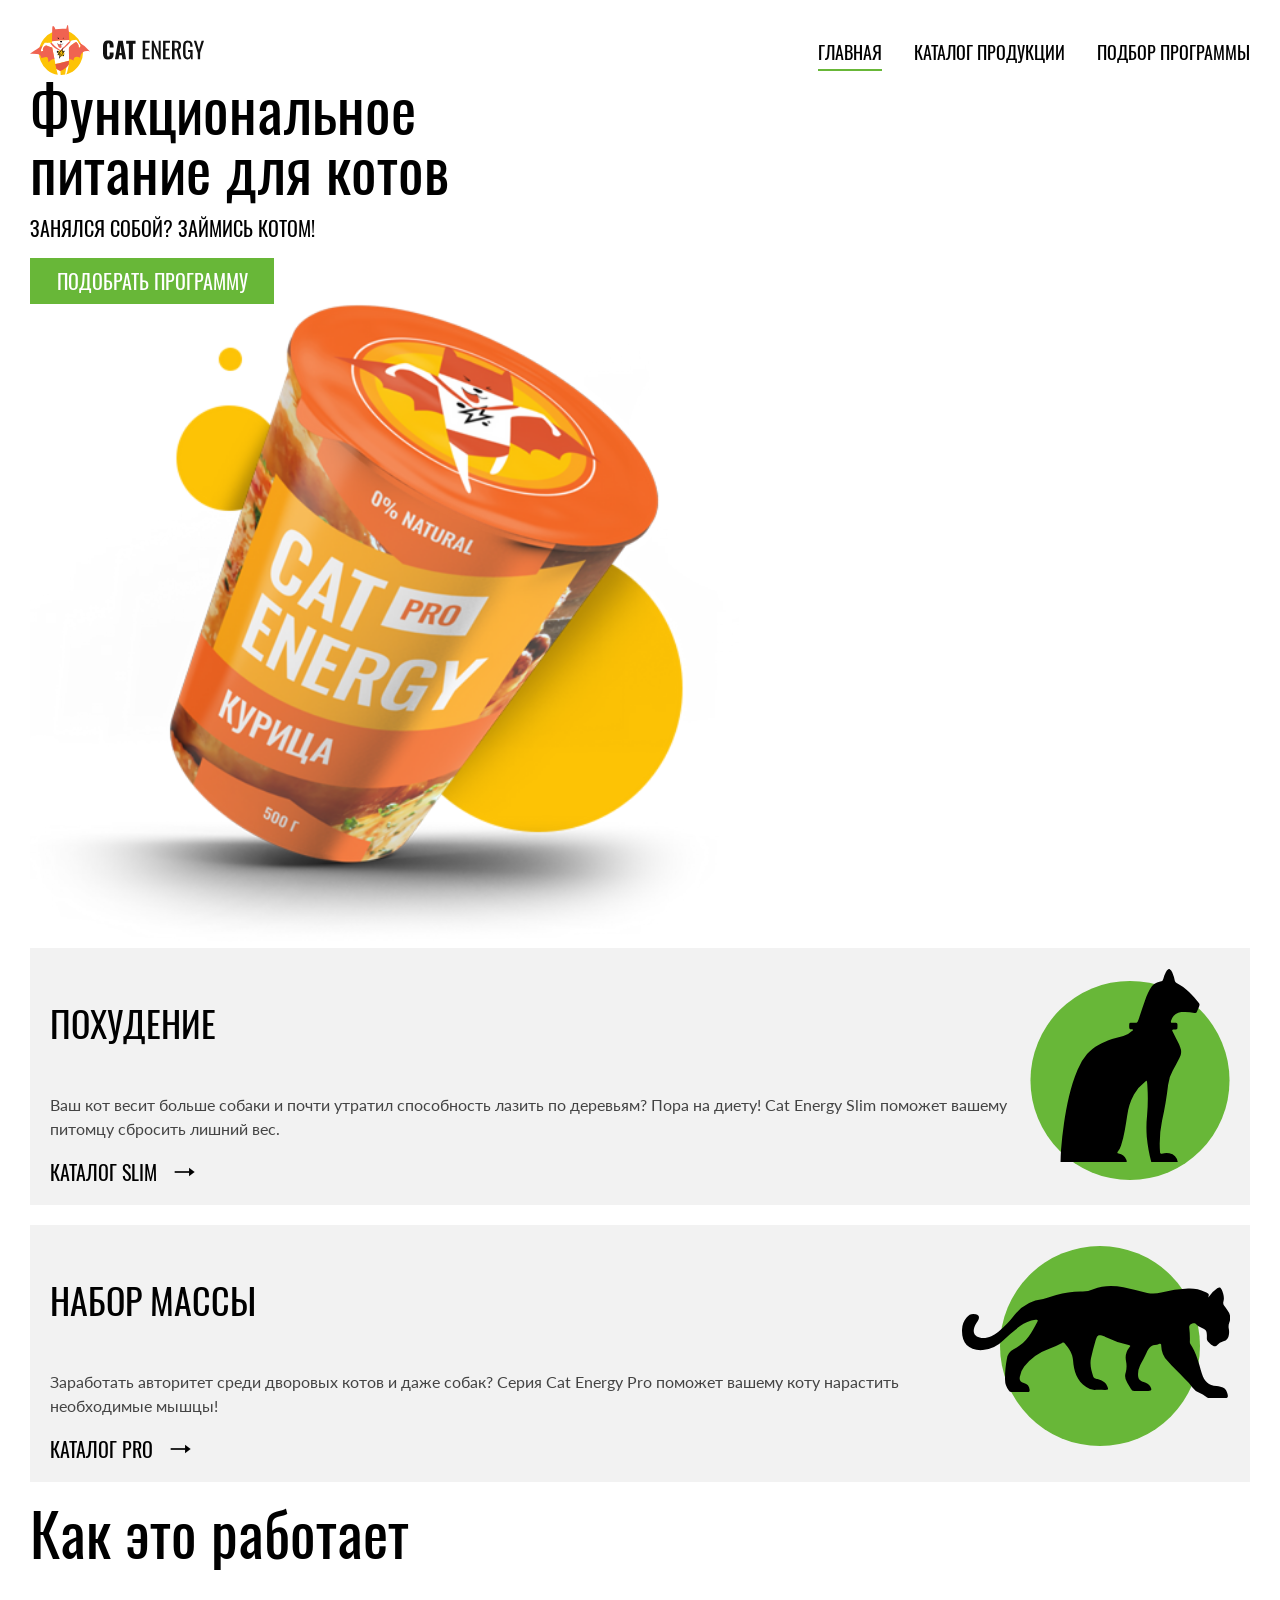
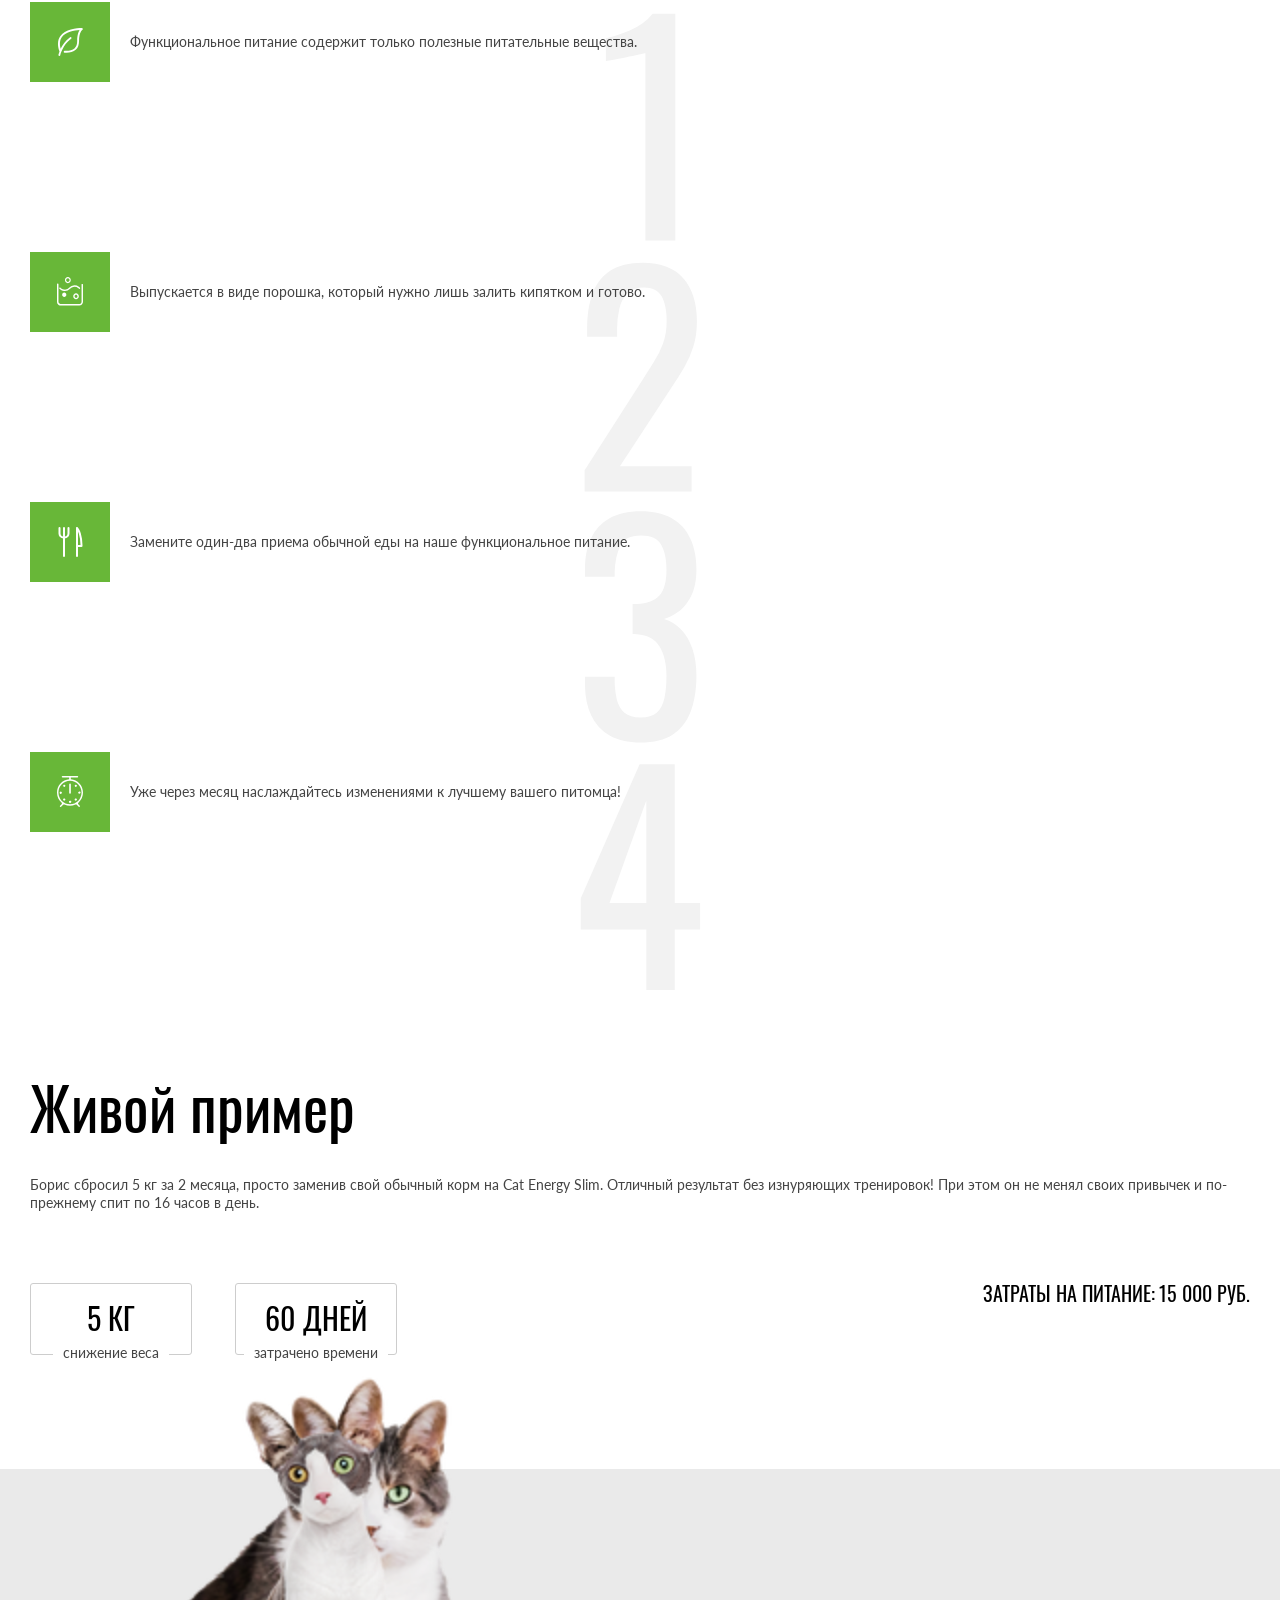
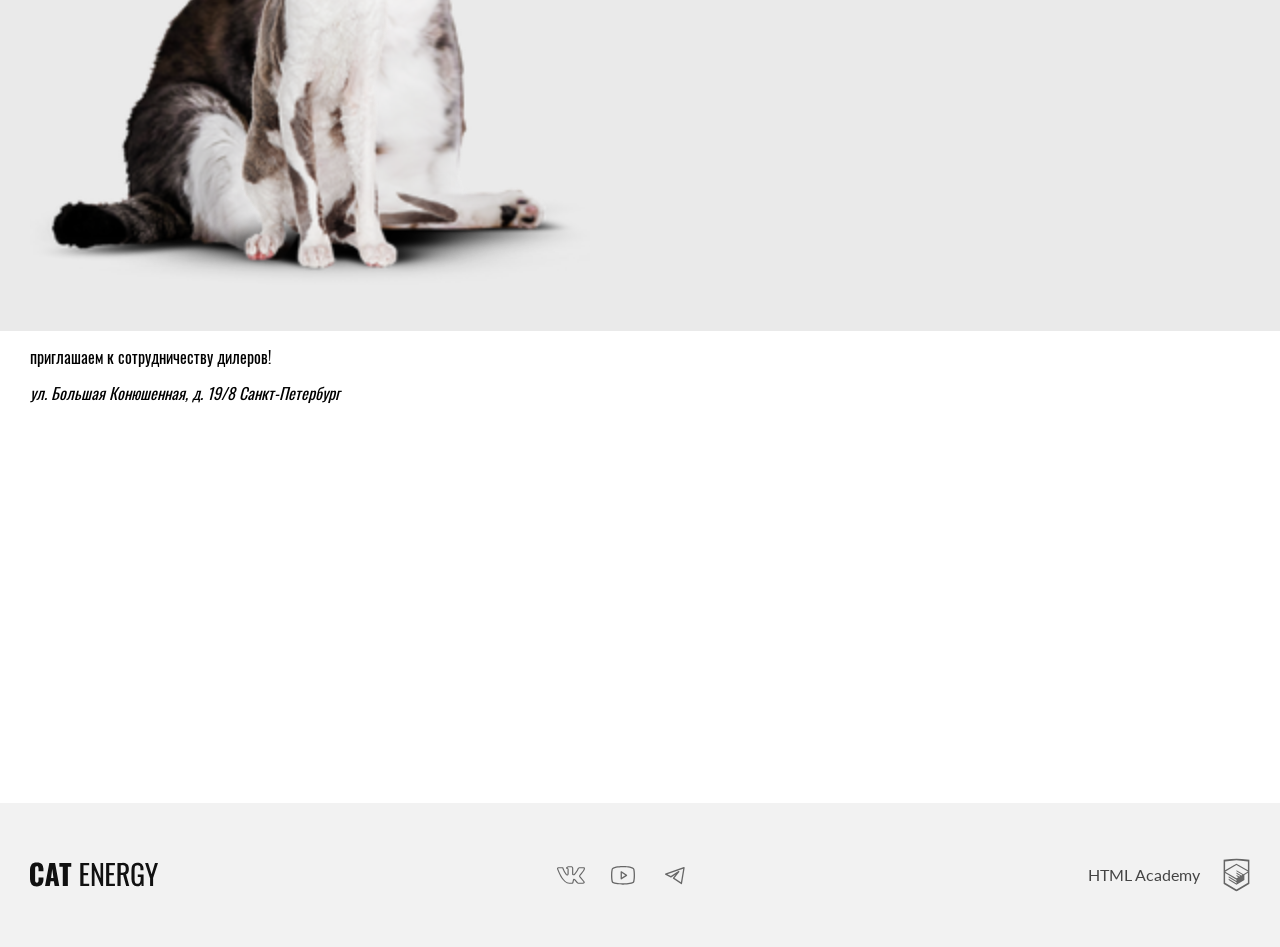
==== index.html @ 3c64f422 "Deploying to gh-pages from @ kkurut/cat-energy@010be029c58d140ee68543b881957929190cd2b2 🚀" ====
<!DOCTYPE html><html class="page" lang="ru"><head><meta charset="UTF-8"><title>cat energy</title><meta name="viewport" content="width=device-width,initial-scale=1"><link rel="stylesheet" href="styles/styles.css"><link rel="icon" href="favicon32.ico"><link rel="icon" href="./favicons/favicon32.svg" type="image/svg+xml"><link rel="apple-touch-icon" href="./favicons/favicon152.png"><link rel="manifest" href="./manifest.webmanifest"><script src="scripts/index.js" defer="defer"></script><script src="https://api-maps.yandex.ru/2.1/?lang=ru_RU&amp;apikey=c5948696-c542-4bac-a474-f4c577937a1b" defer="defer"></script><script src="scripts/castom-map.js" defer="defer"></script></head><body class="page__body"><header class="page-header background-cat background-cat--desktop"><div class="centering-wraper"><nav class="page-header__nav"><a class="page-header__logo logo" href="./index.html"><picture><source class="logo__icon-desktop" media="(min-width:1440px)" width="70" height="59" type="image/svg+xml" srcset="./images/logo-icon-desktop.svg"><source class="logo__icon-tablet" media="(min-width:768px)" width="60" height="50" type="image/svg+xml" srcset="./images/logo-icon-tablet.svg"><img class="logo__icon-mobile" alt="логотип иконка" width="33" height="38" src="./images/logo-icon-mobile.svg"></picture><picture><source class="logo__cat-energy" media="(min-width: 1440px)" width="118" height="21" type="image/svg+xml" srcset="./images/logo-cat-energy.svg"><img src="./images/logo-cat-energy.svg" alt="кэт енерджи" width="101" height="18"></picture></a><button class="page-header__burger-button" type="button"><span class="visually-hidden">кнокпа открытия меню</span></button> <button class="page-header__close-button page-header__close-button--special" type="button"><span class="visually-hidden">кнокпа закрытия меню</span></button><div class="page-header__nav-list"><ul class="page-header__list page-header__list--hide"><li class="page-header__list-item page-header__list-item--active"><a class="page-header__list-link" href="./index.html">главная</a></li><li class="page-header__list-item"><a class="page-header__list-link" href="./catalog.html">Каталог продукции</a></li><li class="page-header__list-item"><a class="page-header__list-link" href="#">подбор программы</a></li></ul></div></nav></div></header><main class="page-main"><section class="promo background-cat background-cat--mobile"><div class="centering-wraper"><div class="promo__info"><h1 class="promo__title title title--primari">Функциональное<br>питание для котов</h1><p class="promo__text">Занялся собой? Займись котом!</p><a class="promo__link button button--primary" href="#">подобрать программу</a></div><picture><source class="promo__product-desktop" media="(min-width:1440px)" width="552" height="449" type="image/png" srcset="./images/promo-product@1x.png, ./images/promo-product@2x.png 2x"><source class="promo__product-tablet" media="(min-width:768px)" width="709" type="image/png" height="609" srcset="./images/promo-product@1x.png, ./images/promo-product@2x.png 2x"><img class="promo__product-mobile" src="./images/promo-product@1x.png" alt="промо продукт кэт енерджи" width="280" height="270" srcset="./images/promo-product@2x.png 2x"></picture></div></section><section class="catalogs"><div class="centering-wraper"><div class="catalogs__catalog catalogs__catalog--cat"><h3 class="catalogs__title catalogs__title--cat">похудение</h3><p class="catalogs__text">Ваш кот весит больше собаки и почти утратил способность лазить по деревьям? Пора на диету! Cat Energy Slim поможет вашему питомцу сбросить лишний вес.</p><a class="catalogs__link" href="#">каталог slim</a></div><div class="catalogs__catalog catalogs__catalog--strong-cat"><h3 class="catalogs__title catalogs__title--strong-cat">набор массы</h3><p class="catalogs__text">Заработать авторитет среди дворовых котов и даже собак? Серия Cat Energy Pro поможет вашему коту нарастить необходимые мышцы!</p><a class="catalogs__link" href="#">каталог pro</a></div></div></section><section class="how-work"><div class="centering-wraper"><h2 class="how-work__title title title--primari">Как это работает</h2><ul class="how-work__stages"><li class="how-work__stage how-work__stage--one"><p class="how-work__stage-text">Функциональное питание содержит только полезные питательные вещества.</p></li><li class="how-work__stage how-work__stage--two"><p class="how-work__stage-text">Выпускается в виде порошка, который нужно лишь залить кипятком и готово.</p></li><li class="how-work__stage how-work__stage--three"><p class="how-work__stage-text">Замените один-два приема обычной еды на наше функциональное питание.</p></li><li class="how-work__stage how-work__stage--four"><p class="how-work__stage-text">Уже через месяц наслаждайтесь изменениями к лучшему вашего питомца!</p></li></ul></div></section><section class="example"><div class="centering-wraper"><div class="example__caption"><h2 class="example__title title title--primari">Живой пример</h2><p class="example__text">Борис сбросил 5 кг за 2 месяца, просто заменив свой обычный корм на Cat Energy Slim. Отличный результат без изнуряющих тренировок! При этом он не менял своих привычек и по-прежнему спит по 16 часов в день.</p><div class="example__info"><div class="example__info-primary"><p class="example__info-card example__info-card--weight"><span class="example__info-text">5 КГ</span> <span class="example__info-caption">снижение веса</span></p><p class="example__info-card example__info-card--date"><span class="example__info-text">60 ДНЕЙ</span> <span class="example__info-caption">затрачено времени</span></p></div><p class="example__info-secondary"><span class="example__info-price">Затраты на питание:</span> <span class="example__info-price">15 000 РУБ.</span></p></div></div><div class="example__cat"><picture><source media="(min-width:768px)" width="560" height="512" type="image/png" srcset="./images/cat-before@1x.png, ./images/cat-before@2x.png 2x"><img class="example__cat-before" src="./images/cat-before@1x.png" alt="кошка до" width="280" height="256" srcset="./images/cat-before@2x.png 2x"></picture><picture><source media="(min-width:768px)" width="560" height="512" type="image/png" srcset="./images/cat-after@1x.png, ./images/cat-after@2x.png 2x"><img class="example__cat-after" src="./images/cat-after@1x.png" alt="кошка до" width="280" height="256" srcset="./images/cat-after@2x.png 2x"></picture></div></div></section><section class="address"><h3 class="visually-hidden">адрес</h3><div class="centering-wraper"><div class="address__info"><p class="address__text">приглашаем к сотрудничеству дилеров!</p><address class="address__address"><span>ул. Большая Конюшенная,</span> <span>д. 19/8 Санкт-Петербург</span></address></div></div></section><div class="map" id="map"></div></main><footer class="page-footer"><div class="centering-wraper"><ul class="page-footer__list"><li class="page-footer__item"><a class="page-footer__logo logo" href="./index.html"><img class="logo__cat-energy" src="./images/logo-cat-energy.svg" alt="логотип cat energy" width="128" height="24"> <span class="visually-hidden">логотип cat energy</span></a></li><li class="page-footer__item"><ul class="page-footer__social social-list"><li class="social-list__item"><a class="social-list__link social-list__link--vk" href="#"><span class="visually-hidden">ссылка вк</span></a></li><li class="social-list__item"><a class="social-list__link social-list__link--youtube" href="#"><span class="visually-hidden">ссылка ютуб</span></a></li><li class="social-list__item"><a class="social-list__link social-list__link--telegram" href="#"><span class="visually-hidden">ссылка телеграм</span></a></li></ul></li><li class="page-footer__item"><a class="html-academy" href="#"><p class="html-academy__text">HTML Academy</p></a></li></ul></div></footer></body></html>
---- styles/styles.css ----
*,:before,:after{box-sizing:border-box}img{object-fit:contain;max-width:100%;height:auto}body{color:#000;margin:0;font-family:oswald,sans-serif;font-size:16px;font-style:normal;font-weight:400;line-height:20px}@font-face{font-family:lato;font-weight:400;font-style:normal;font-display:swap;src:url(../fonts/lato/Lato-Regular.woff2)format("woff2")}@font-face{font-family:oswald;font-weight:400;font-style:normal;font-display:swap;src:url(../fonts/oswald/oswaldregular.woff2)format("woff2")}.promo{justify-content:center;display:flex}.promo .promo__title{color:#fff;font-weight:400}.promo .promo__text{color:#fff;text-transform:uppercase;font-size:14px;line-height:14px}.promo .promo__link{text-decoration:none}@media (width>=768px){.promo .promo__title{color:#000}.promo .promo__text{color:#000;text-transform:uppercase;font-size:20px;line-height:20px}.promo .promo__link{width:244px;font-size:20px;line-height:26px}}.catalogs{justify-content:center;display:flex}.catalogs .centering-wraper{flex-direction:column;gap:20px;display:flex}.catalogs .catalogs__catalog{background-color:#f2f2f2;grid-template-areas:"title icon""text icon""link icon";padding:21px 20px 18px;display:grid}.catalogs .catalogs__title{text-transform:uppercase;grid-area:title;align-items:center;font-size:24px;font-weight:400;line-height:37px;display:flex}.catalogs .catalogs__title--cat:before{content:"";background:url(../icons/stack.svg#cat-shadow) no-repeat;width:50px;height:53px;display:block}.catalogs .catalogs__title--strong-cat:before{content:"";background:url(../icons/stack.svg#tiger-shadow) no-repeat;width:67px;height:50px;display:block}.catalogs .catalogs__text{color:#444;grid-area:text;font-family:lato,sans-serif;font-size:14px;line-height:18px}.catalogs .catalogs__link{color:#000;text-align:center;text-transform:uppercase;grid-area:link;align-items:center;gap:15px;line-height:16px;text-decoration:none;display:flex}.catalogs .catalogs__link:after{content:"";background-color:#000;width:32px;height:10px;display:block;-webkit-mask-image:url(../icons/stack.svg#icon-arrow);mask-image:url(../icons/stack.svg#icon-arrow);-webkit-mask-repeat:no-repeat;mask-repeat:no-repeat}@media (width>=768px){.catalogs .catalogs__title{text-transform:uppercase;font-size:36px;line-height:36px}.catalogs .catalogs__title--cat:before,.catalogs .catalogs__title--strong-cat:before{display:none}.catalogs .catalogs__text{font-size:16px;line-height:24px}.catalogs .catalogs__link{font-size:20px;line-height:normal}.catalogs .catalogs__catalog--cat:after{content:"";background:url(../icons/stack.svg#cat-shadow) no-repeat;grid-area:icon;width:200px;height:211px;display:block}.catalogs .catalogs__catalog--strong-cat:after{content:"";background:url(../icons/stack.svg#tiger-shadow) no-repeat;grid-area:icon;width:268px;height:200px;display:block}}@media (width>=1440px){.catalogs .catalogs__catalog--cat:after,.catalogs .catalogs__catalog--strong-cat:after{display:none}.catalogs .catalogs__title--cat:before{content:"";background:url(../icons/stack.svg#cat-shadow) no-repeat;width:100px;height:106px;display:block}.catalogs .catalogs__title--strong-cat:before{content:"";background:url(../icons/stack.svg#tiger-shadow) no-repeat;width:134px;height:100px;display:block}}.how-work{justify-content:center;padding:20px 0 49px;display:flex}.how-work .how-work__title{margin-bottom:40px}.how-work .how-work__stages{margin:0;padding:0;list-style:none}.how-work .how-work__stage-text{color:#444;align-items:center;gap:20px;margin:0;font-family:lato,sans-serif;font-size:14px;line-height:18px;display:flex}.how-work .how-work__stage-text:before{content:"";background-color:#68b738;background-position:50%;background-repeat:no-repeat;min-width:60px;height:60px;display:block}.how-work .how-work__stage--one .how-work__stage-text:before{background-image:url(../icons/stack.svg#natural-icon);background-size:30px 32px}.how-work .how-work__stage--two .how-work__stage-text:before{background-image:url(../icons/stack.svg#powder-icon);background-size:26px 29px}.how-work .how-work__stage--three .how-work__stage-text:before{background-image:url(../icons/stack.svg#eat-icon);background-size:25px 30px}.how-work .how-work__stage--four .how-work__stage-text:before{background-image:url(../icons/stack.svg#time-icon);background-size:26px 31px}@media (width>=768px){.how-work .how-work__stage{height:250px;position:relative}.how-work .how-work__stage--one{background:url(../images/stage-1.svg) 50%/71px 230px no-repeat}.how-work .how-work__stage--one .how-work__stage-text:before{background-size:30px 32px}.how-work .how-work__stage--two{background:url(../images/stage-2.svg) 50%/113px 230px no-repeat}.how-work .how-work__stage--two .how-work__stage-text:before{background-size:26px 29px}.how-work .how-work__stage--three{background:url(../images/stage-3.svg) 50%/113px 232px no-repeat}.how-work .how-work__stage--three .how-work__stage-text:before{background-size:25px 30px}.how-work .how-work__stage--four{background:url(../images/stage-4.svg) 50%/121px 226px no-repeat}.how-work .how-work__stage--four .how-work__stage-text:before{background-size:26px 31px}.how-work .how-work__stage-text:before{width:80px;height:80px}}.example{background-color:#eaeaea;justify-content:center;padding:25px 0 40px;display:flex}.example .example__title{margin-bottom:40px}.example .example__text{color:#444;margin:0 0 20px;font-family:lato,sans-serif;font-size:14px;line-height:18px}.example .example__info-primary{justify-content:space-between;margin-bottom:20px;display:flex}.example .example__info-card{flex-direction:column;align-items:center;display:flex;position:relative}.example .example__info-card:after{content:"";border:1px solid #cdcdcd;border-radius:3px;width:100%;height:72%;min-height:56px;display:block;position:absolute}.example .example__info-text{text-align:center;min-width:124px;min-height:56px;padding:16px;font-size:24px;line-height:24px}.example .example__info-caption{z-index:1;color:#444;text-align:center;background-color:#eaeaea;max-width:70%;margin-top:-9px;padding:0 6px;font-family:lato,sans-serif;font-size:12px;line-height:100%}.example .example__info-price{text-transform:uppercase;font-size:14px;line-height:20px}.example .example__cat{position:relative}.example .example__cat .example__cat-after{position:absolute;left:0;right:0}@media (width>=768px){.example{background-color:#0000;position:relative}.example:after{content:"";z-index:-1;background-color:#eaeaea;width:100%;height:462px;display:block;position:absolute;bottom:0;left:0;right:0}.example .example__text{margin-bottom:55px}.example .example__info{justify-content:space-between;display:flex}.example .example__info-card:after{min-height:72px}.example .example__info-primary{gap:43px;margin:0}.example .example__info-text{min-width:162px;min-height:72px;font-size:30px;line-height:37px}.example .example__info-caption{background-color:#fff;max-width:none;padding:0 10px;font-size:14px;line-height:14px}.example .example__info-price{font-size:20px;line-height:20px}}@media (width>=1440px){.example .example__caption{width:50%}.example .example__title{margin-bottom:146px}.example .example__text{margin-bottom:69px}.example .example__cat{width:50%}.example .centering-wraper{display:flex}.example .example__info{flex-direction:column;display:flex}.example .example__info-caption{background-color:#eaeaea}.example .example__info-primary{justify-content:left;gap:42px;margin-bottom:55px}}.products{justify-content:center;display:flex}.products .products__cards{margin:0;padding:0;list-style:none}@media (width>=768px){.products .products__cards{flex-wrap:wrap;justify-content:left;gap:60px;display:flex}}@media (width>=1440px){.products .products__cards{gap:80px}}.additional{justify-content:center;display:flex;position:relative}.additional .additional__title{background-color:#fff;align-items:center;width:100px;display:flex}.additional .additional__title:before{z-index:-1;content:"";background-color:#68b738;width:100%;height:2px;display:block;position:absolute;left:0}.additional .additional__promo-card{z-index:-1;background:#69b738d9 url(../images/gift-background@1x.png) 0 0/245px 288px no-repeat;width:245px;height:288px;position:relative}.additional .additional__promo-card .additional__promo-card-text:before{content:"";background:url(../icons/stack.svg#icon-gift);width:80px;height:83px;display:block}.additional .additional__promo-card:after{content:"";z-index:-1;background-color:#69b738d9;width:100%;height:100%;display:block;position:absolute;top:0}.offers{justify-content:center;display:flex}.address{color:#000}.page-header{background-color:#fff;justify-content:center;min-height:39px;display:flex;position:relative}.page-header .centering-wraper{margin:12px 20px}@media (width>=768px) and (width<=1440px){.page-header .centering-wraper{margin:25px 30px 0}}@media (width>=1440px){.page-header .centering-wraper{margin:55px 110px 0}}.page-header .page-header__logo{grid-area:logo;justify-content:space-between;align-items:center;min-width:68%;display:flex}.page-header .page-header__nav{grid-template-areas:"logo btn""nav nav";align-items:center;display:grid}.page-header .page-header__list{z-index:2;background-color:#fff;grid-area:nav;width:100%;margin:0;padding:0;list-style:none;position:absolute;top:100%;left:0;right:0}.page-header .page-header__list-item{border-bottom:1px solid #e6e6e6}.page-header .page-header__list-item:first-child{border-top:1px solid #e6e6e6}.page-header .page-header__list-link{color:#000;text-transform:uppercase;justify-content:center;width:100%;padding:22px 50px 24px;font-size:20px;line-height:20px;text-decoration:none;display:flex}.page-header .page-header__list-link:active{color:#00000080;-webkit-tap-highlight-color:transparent}.page-header .page-header__burger-button{background-color:#0000;background-image:url(../icons/stack.svg#burger-btn);border:none;grid-area:btn;justify-self:end;width:24px;height:24px}.page-header .page-header__close-button{background-color:#0000;background-image:url(../icons/stack.svg#close-menu-btn);border:none;grid-area:btn;justify-self:end;width:24px;height:24px}.page-header .page-header__list--hide,.page-header .page-header__burger-button--special,.page-header .page-header__close-button--special{display:none}@media (width>=768px){.page-header{background:0 0}.page-header .page-header__list--hide{display:flex}.page-header .page-header__nav{justify-content:space-between;align-items:center;display:flex}.page-header .page-header__list{background-color:#0000;gap:32px;margin:0;padding:0;list-style:none;display:flex;position:static}.page-header .page-header__list-link{padding:0;font-size:18px;line-height:24px}.page-header .page-header__list-item{border:none;padding:0;position:relative}.page-header .page-header__list-item:first-child{border:none}.page-header .page-header__list-item--active:after{content:"";background-color:#68b738;width:100%;height:2px;display:inline-block;position:absolute;bottom:-7px;left:0}.page-header .page-header__logo{gap:13px;min-width:174px}.page-header .page-header__burger-button,.page-header .page-header__close-button{display:none}}@media (width>=1440px){.page-header .page-header__list-link{color:#fff}.page-header .page-header__list-item--active:after{background-color:#fff}.page-header .page-header__logo{gap:14px;min-width:202px}}.page-footer{background-color:#f2f2f2;justify-content:center;padding:40px 0;display:flex}.page-footer .page-footer__list{margin:0;padding:0;list-style:none}.page-footer .page-footer__item{padding:20px 0;position:relative}.page-footer .page-footer__item:after{content:"";background-color:#d9d9d9;width:100%;height:1px;display:block;position:absolute;bottom:0}.page-footer .page-footer__item:first-child{padding-top:0}.page-footer .page-footer__item:last-child{padding-bottom:0}.page-footer .page-footer__item:last-child:after{display:none}.page-footer .page-footer__logo,.page-footer .page-footer__social{justify-content:center;display:flex}@media (width>=768px){.page-footer{padding:55px 0}.page-footer .page-footer__list{justify-content:space-between;display:flex}.page-footer .page-footer__item{align-items:center;padding:0;display:flex}.page-footer .page-footer__item:after{display:none}}@media (width>=1440px){.page-footer{padding:66px 0}}.page,.page__body{width:100%;height:100%}.page .page__main-wrapper,.page__body .page__main-wrapper{flex-direction:column;min-height:100%;display:flex}.page .page-main,.page__body .page-main{flex-grow:1}.page__catalog .page-header__list-link{color:#000}.page__catalog .page-header__list-item--active:after{background-color:#68b738}.centering-wraper{width:100%;max-width:1220px;margin:0 20px}@media (width>=768px){.centering-wraper{margin:0 30px}}@media (width>=1440px){.centering-wraper{margin:0 110px}}.visually-hidden{white-space:nowrap;-webkit-clip-path:inset(100%);clip-path:inset(100%);clip:rect(0 0 0 0);border:0;width:1px;height:1px;margin:-1px;padding:0;position:absolute;overflow:hidden}.title{margin:0}.title--primari{font-size:36px;font-weight:400;line-height:40px}@media (width>=768px){.title--primari{font-size:60px;line-height:60px}}.logo:hover{opacity:.8}.logo:active{opacity:.6;-webkit-tap-highlight-color:transparent}.logo .logo__link{align-items:center;gap:14px;display:flex}@media (width>=768px){.logo .logo__link{align-items:center;gap:13px;display:flex}}.social-list{gap:24px;margin:0;padding-left:0;list-style:none;display:flex}.social-list__link{width:28px;height:22px;display:block}.social-list__link:hover:before{background-color:#68b738}.social-list__link:active{opacity:.3;-webkit-tap-highlight-color:transparent}.social-list__link--vk:before{content:"";background-color:#666;width:28px;height:22px;display:block;-webkit-mask-image:url(../icons/stack.svg#vk-icon);mask-image:url(../icons/stack.svg#vk-icon);-webkit-mask-size:28px 22px;mask-size:28px 22px;-webkit-mask-repeat:no-repeat;mask-repeat:no-repeat}.social-list__link--youtube:before{content:"";background-color:#666;width:28px;height:22px;display:block;-webkit-mask-image:url(../icons/stack.svg#youtube-icon);mask-image:url(../icons/stack.svg#youtube-icon);-webkit-mask-size:28px 22px;mask-size:28px 22px;-webkit-mask-repeat:no-repeat;mask-repeat:no-repeat}.social-list__link--telegram:before{content:"";background-color:#666;width:28px;height:22px;display:block;-webkit-mask-image:url(../icons/stack.svg#telegram-icon);mask-image:url(../icons/stack.svg#telegram-icon);-webkit-mask-size:28px 22px;mask-size:28px 22px;-webkit-mask-repeat:no-repeat;mask-repeat:no-repeat}@media (width<=767px){.background-cat--mobile{position:relative}.background-cat--mobile:after,.background-cat--mobile:before{content:"";z-index:-1;background-color:#69b738d9;width:100%;height:302px;position:absolute;top:0;left:0;right:0}.background-cat--mobile:after{z-index:-2;background-image:url(../images/main-back-cat@1x.jpg);background-position:50%;background-repeat:no-repeat;background-size:cover;top:0}}@media (width<=767px) and (resolution>=2dppx){.background-cat--mobile:after{background-image:url(../images/main-back-cat@2x.jpg)}}@media (width>=1440px){.background-cat--desktop{position:relative}.background-cat--desktop:after,.background-cat--desktop:before{content:"";background-color:#69b738d9;width:50%;height:694px;position:absolute;top:0;right:0}.background-cat--desktop:before{z-index:-1;background-color:#69b738d9}.background-cat--desktop:after{z-index:-2;background-color:#69b738d9;background-image:url(../images/main-back-cat@1x.jpg);background-position:0;background-repeat:no-repeat;background-size:cover;top:0}}@media (width>=1440px) and (resolution>=2dppx){.background-cat--desktop:after{background-image:url(../images/main-back-cat@2x.jpg)}}.button--primary{color:#fff;text-align:center;text-transform:uppercase;background-color:#68b738;border:none;justify-content:center;padding:10px 25px;font-size:16px;line-height:20px;display:flex}.button--secondary{color:#fff;text-align:center;text-transform:uppercase;background-color:#68b738;border:none;justify-content:center;align-items:center;padding:10px 25px;font-size:20px;line-height:26px;display:flex}.button:hover{background-color:#5eaa2f}.button:active{color:#ffffff4d;-webkit-tap-highlight-color:transparent}.address{justify-content:center;display:flex}.product-card{grid-template-areas:"img title""img about""btn btn";justify-content:space-around;display:grid}.product-card .product-card__title{color:#222;text-transform:uppercase;text-align:center;grid-area:title;font-size:16px;font-weight:400;line-height:20px}.product-card .product-card__image-container{grid-area:img;justify-content:center;align-items:center;width:140px;height:107px;display:flex}.product-card .product-card__about{grid-area:about}.product-card .product-card__info{justify-content:space-between;margin:0;display:flex}.product-card .product-card__caption{color:#444;text-align:center;font-family:Lato,sans-serif;font-size:12px;line-height:16px}.product-card .product-card__button{text-align:center;grid-area:btn;align-self:center;width:100%;min-height:40px}@media (width>=768px){.product-card{grid-template-areas:"img""title""about""btn";justify-content:center;width:324px;padding:0 38px 40px;position:relative}.product-card:after{content:"";z-index:-1;background-color:#f2f2f2;width:100%;height:84%;display:block;position:absolute;bottom:0}.product-card .product-card__image-container{width:200px;height:210px;margin-bottom:24px}.product-card .product-card__title{margin:0 15px 21px;font-size:20px;line-height:24px}.product-card .product-card__about{margin-bottom:37px}.product-card .product-card__info{border-bottom:1px solid #cdcdcd}.product-card .product-card__caption{font-size:16px;line-height:20px}.product-card .product-card__button{text-align:center;grid-area:btn;align-self:center;width:100%;min-height:40px}}@media (width>=1440px){.product-card{width:245px}.product-card .product-card__image-container{width:169px;height:210px;margin-bottom:24px}}.more-product-card .more-product-card__text{text-transform:uppercase;font-size:16px;font-weight:400;line-height:20px}.more-product-card .more-product-card__caption{color:#444;margin:0;font-family:lato,sans-serif;font-size:12px;line-height:16px}.more-product-card .more-product-card__more-button{color:#444;text-align:center;text-transform:uppercase;background-color:#f2f2f2;border:none;font-size:16px;line-height:20px}.html-academy{justify-content:center;align-items:center;text-decoration:none;display:flex}@media (width>=768px){.html-academy{gap:23px}}.html-academy:after{content:"";background-color:#666;width:27px;height:34px;display:block;-webkit-mask-image:url(../icons/stack.svg#htmlAcademy-logo);mask-image:url(../icons/stack.svg#htmlAcademy-logo);-webkit-mask-size:27px 34px;mask-size:27px 34px;-webkit-mask-repeat:no-repeat;mask-repeat:no-repeat}.html-academy:hover:after{background-color:#68b738}.html-academy:active{opacity:.3;-webkit-tap-highlight-color:transparent}.html-academy .html-academy__text{color:#444;margin:0;font-family:Lato,sans-serif;font-size:16px;font-style:normal;font-weight:400;line-height:20px}.ymaps-2-1-79-map-copyrights-promo{display:none}.map{width:100%;height:400px}
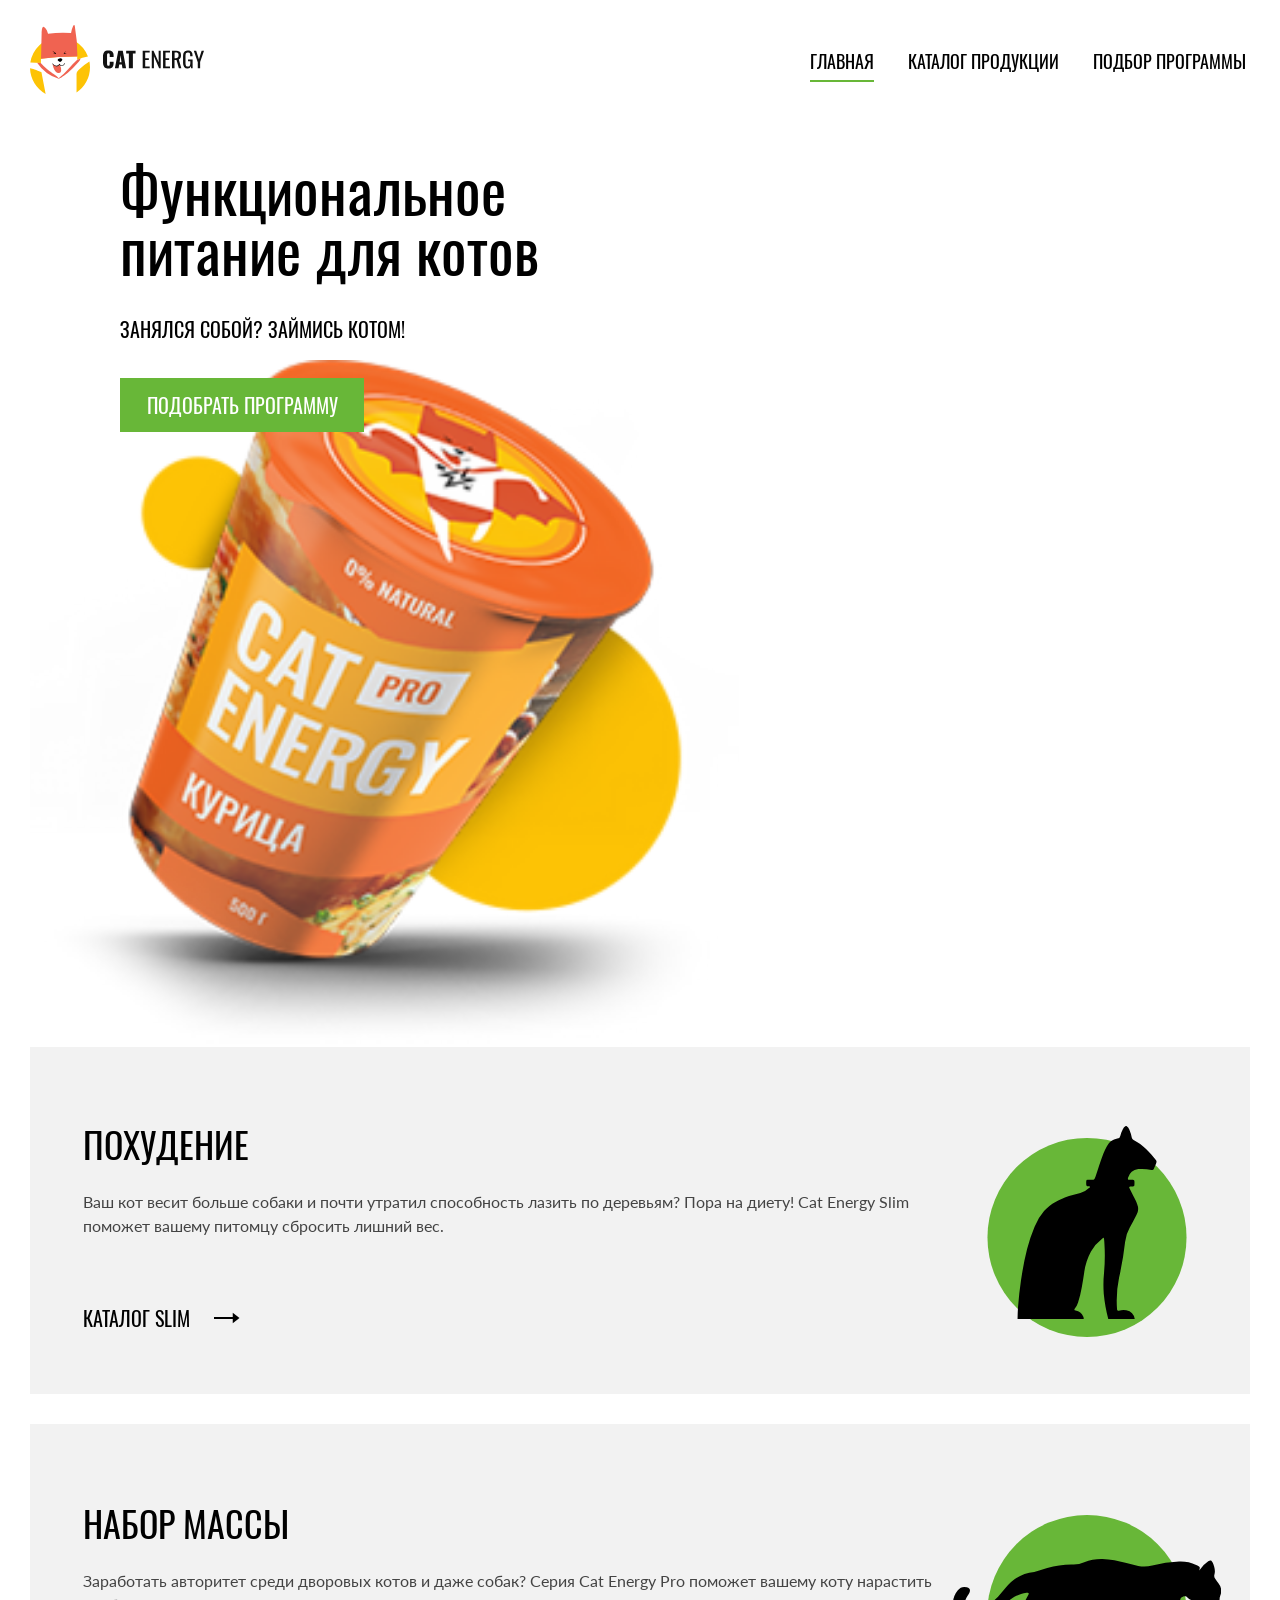
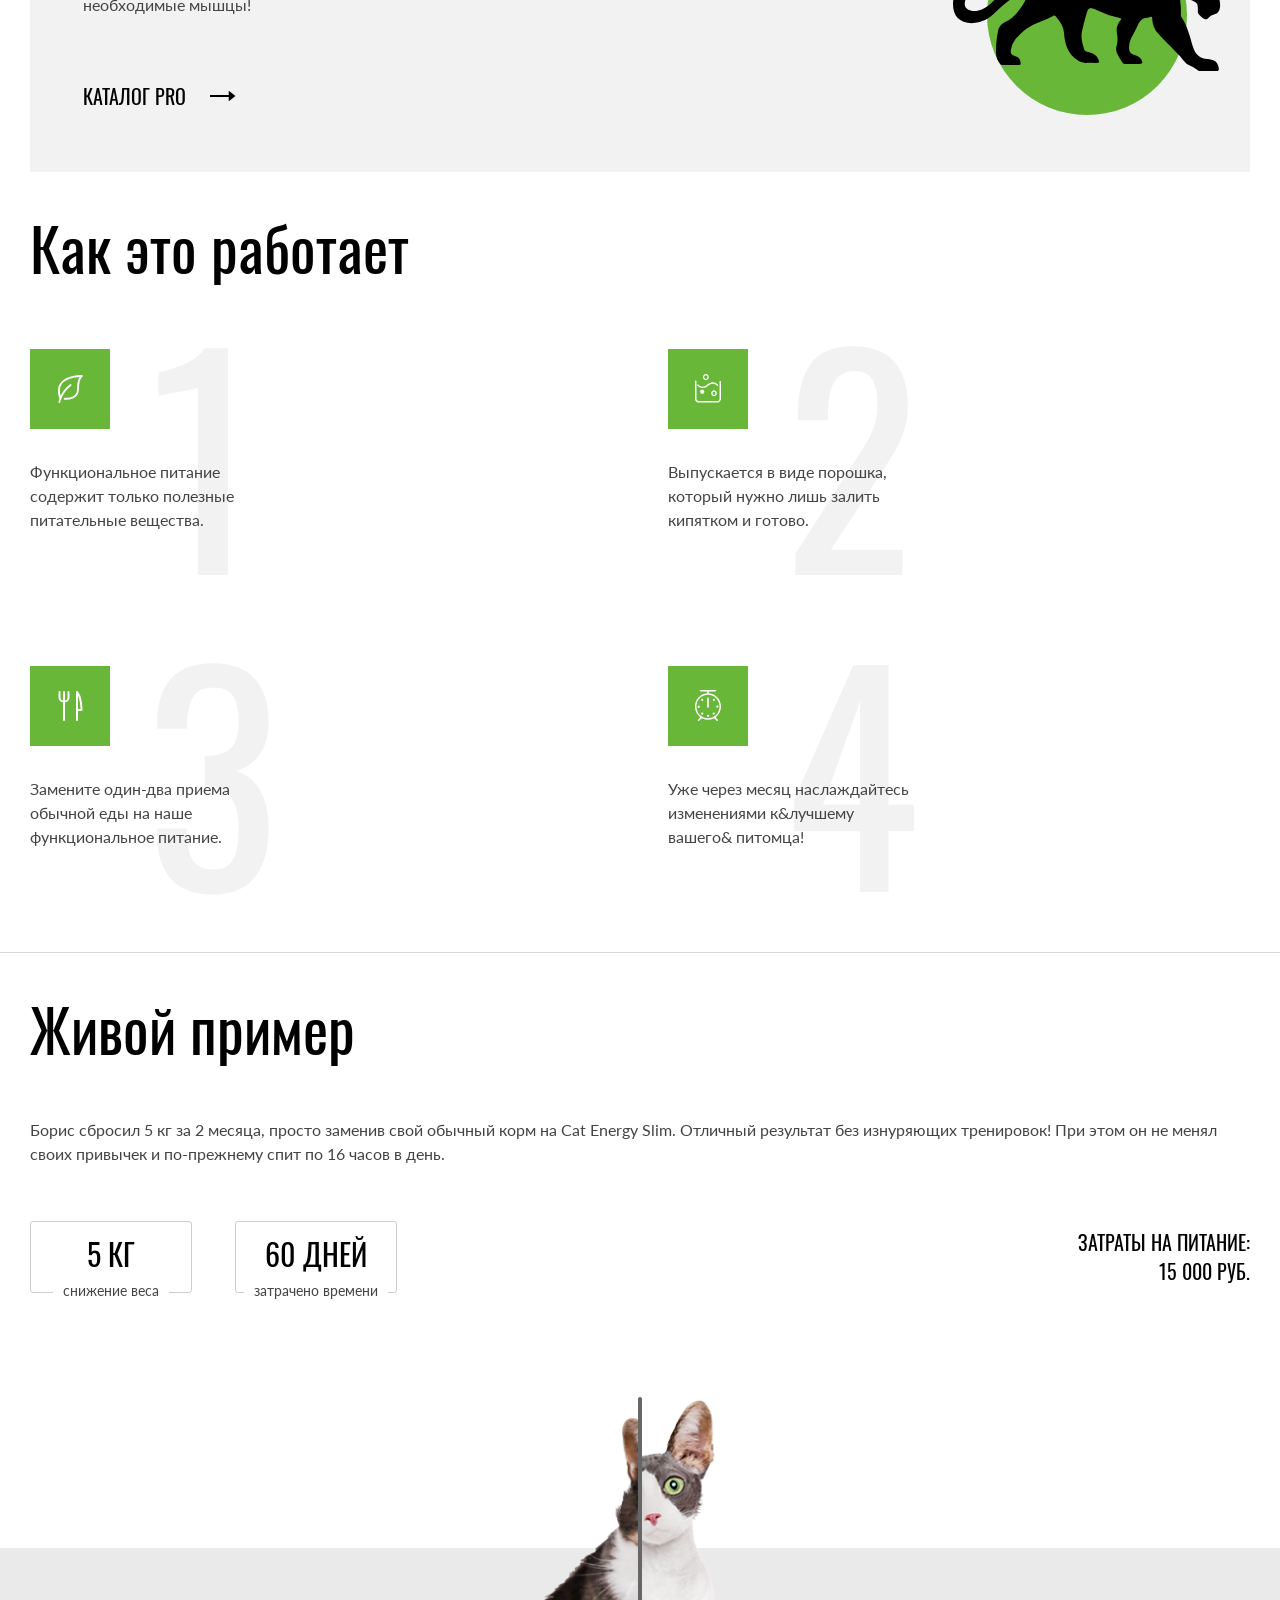
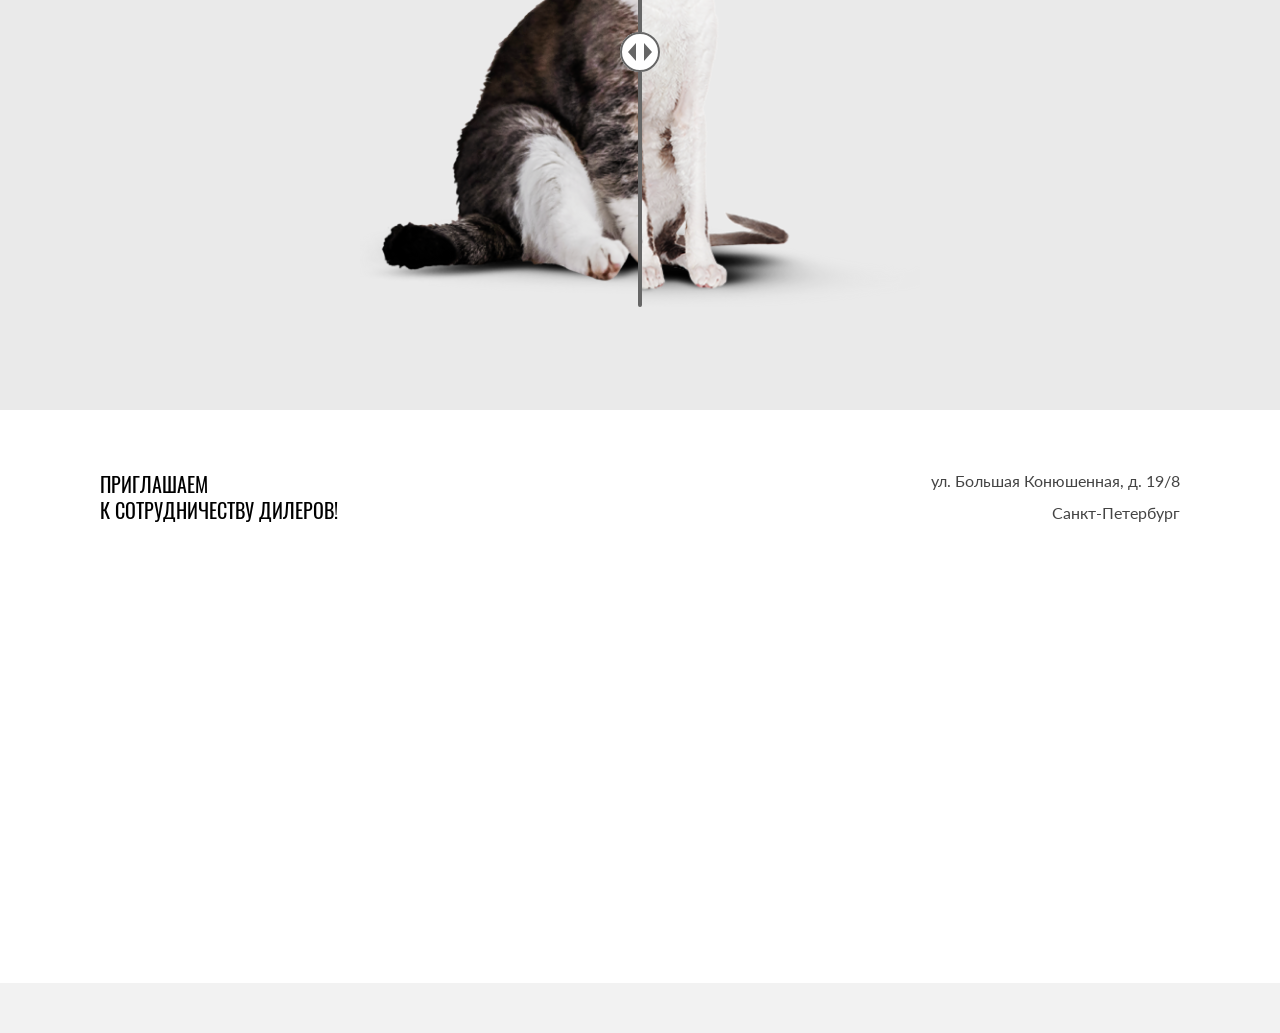
==== commit 7c9b1993: "Deploying to gh-pages from @ kkurut/cat-energy@4a265994718bf36681531ac335c4a16cc985bdfc 🚀" ====
--- a/index.html
+++ b/index.html
@@ -1 +1 @@
-<!DOCTYPE html><html class="page" lang="ru"><head><meta charset="UTF-8"><title>cat energy</title><meta name="viewport" content="width=device-width,initial-scale=1"><link rel="stylesheet" href="styles/styles.css"><link rel="icon" href="favicon32.ico"><link rel="icon" href="./favicons/favicon32.svg" type="image/svg+xml"><link rel="apple-touch-icon" href="./favicons/favicon152.png"><link rel="manifest" href="./manifest.webmanifest"><script src="scripts/index.js" defer="defer"></script><script src="https://api-maps.yandex.ru/2.1/?lang=ru_RU&amp;apikey=c5948696-c542-4bac-a474-f4c577937a1b" defer="defer"></script><script src="scripts/castom-map.js" defer="defer"></script></head><body class="page__body"><header class="page-header background-cat background-cat--desktop"><div class="centering-wraper"><nav class="page-header__nav"><a class="page-header__logo logo" href="./index.html"><picture><source class="logo__icon-desktop" media="(min-width:1440px)" width="70" height="59" type="image/svg+xml" srcset="./images/logo-icon-desktop.svg"><source class="logo__icon-tablet" media="(min-width:768px)" width="60" height="50" type="image/svg+xml" srcset="./images/logo-icon-tablet.svg"><img class="logo__icon-mobile" alt="логотип иконка" width="33" height="38" src="./images/logo-icon-mobile.svg"></picture><picture><source class="logo__cat-energy" media="(min-width: 1440px)" width="118" height="21" type="image/svg+xml" srcset="./images/logo-cat-energy.svg"><img src="./images/logo-cat-energy.svg" alt="кэт енерджи" width="101" height="18"></picture></a><button class="page-header__burger-button" type="button"><span class="visually-hidden">кнокпа открытия меню</span></button> <button class="page-header__close-button page-header__close-button--special" type="button"><span class="visually-hidden">кнокпа закрытия меню</span></button><div class="page-header__nav-list"><ul class="page-header__list page-header__list--hide"><li class="page-header__list-item page-header__list-item--active"><a class="page-header__list-link" href="./index.html">главная</a></li><li class="page-header__list-item"><a class="page-header__list-link" href="./catalog.html">Каталог продукции</a></li><li class="page-header__list-item"><a class="page-header__list-link" href="#">подбор программы</a></li></ul></div></nav></div></header><main class="page-main"><section class="promo background-cat background-cat--mobile"><div class="centering-wraper"><div class="promo__info"><h1 class="promo__title title title--primari">Функциональное<br>питание для котов</h1><p class="promo__text">Занялся собой? Займись котом!</p><a class="promo__link button button--primary" href="#">подобрать программу</a></div><picture><source class="promo__product-desktop" media="(min-width:1440px)" width="552" height="449" type="image/png" srcset="./images/promo-product@1x.png, ./images/promo-product@2x.png 2x"><source class="promo__product-tablet" media="(min-width:768px)" width="709" type="image/png" height="609" srcset="./images/promo-product@1x.png, ./images/promo-product@2x.png 2x"><img class="promo__product-mobile" src="./images/promo-product@1x.png" alt="промо продукт кэт енерджи" width="280" height="270" srcset="./images/promo-product@2x.png 2x"></picture></div></section><section class="catalogs"><div class="centering-wraper"><div class="catalogs__catalog catalogs__catalog--cat"><h3 class="catalogs__title catalogs__title--cat">похудение</h3><p class="catalogs__text">Ваш кот весит больше собаки и почти утратил способность лазить по деревьям? Пора на диету! Cat Energy Slim поможет вашему питомцу сбросить лишний вес.</p><a class="catalogs__link" href="#">каталог slim</a></div><div class="catalogs__catalog catalogs__catalog--strong-cat"><h3 class="catalogs__title catalogs__title--strong-cat">набор массы</h3><p class="catalogs__text">Заработать авторитет среди дворовых котов и даже собак? Серия Cat Energy Pro поможет вашему коту нарастить необходимые мышцы!</p><a class="catalogs__link" href="#">каталог pro</a></div></div></section><section class="how-work"><div class="centering-wraper"><h2 class="how-work__title title title--primari">Как это работает</h2><ul class="how-work__stages"><li class="how-work__stage how-work__stage--one"><p class="how-work__stage-text">Функциональное питание содержит только полезные питательные вещества.</p></li><li class="how-work__stage how-work__stage--two"><p class="how-work__stage-text">Выпускается в виде порошка, который нужно лишь залить кипятком и готово.</p></li><li class="how-work__stage how-work__stage--three"><p class="how-work__stage-text">Замените один-два приема обычной еды на наше функциональное питание.</p></li><li class="how-work__stage how-work__stage--four"><p class="how-work__stage-text">Уже через месяц наслаждайтесь изменениями к лучшему вашего питомца!</p></li></ul></div></section><section class="example"><div class="centering-wraper"><div class="example__caption"><h2 class="example__title title title--primari">Живой пример</h2><p class="example__text">Борис сбросил 5 кг за 2 месяца, просто заменив свой обычный корм на Cat Energy Slim. Отличный результат без изнуряющих тренировок! При этом он не менял своих привычек и по-прежнему спит по 16 часов в день.</p><div class="example__info"><div class="example__info-primary"><p class="example__info-card example__info-card--weight"><span class="example__info-text">5 КГ</span> <span class="example__info-caption">снижение веса</span></p><p class="example__info-card example__info-card--date"><span class="example__info-text">60 ДНЕЙ</span> <span class="example__info-caption">затрачено времени</span></p></div><p class="example__info-secondary"><span class="example__info-price">Затраты на питание:</span> <span class="example__info-price">15 000 РУБ.</span></p></div></div><div class="example__cat"><picture><source media="(min-width:768px)" width="560" height="512" type="image/png" srcset="./images/cat-before@1x.png, ./images/cat-before@2x.png 2x"><img class="example__cat-before" src="./images/cat-before@1x.png" alt="кошка до" width="280" height="256" srcset="./images/cat-before@2x.png 2x"></picture><picture><source media="(min-width:768px)" width="560" height="512" type="image/png" srcset="./images/cat-after@1x.png, ./images/cat-after@2x.png 2x"><img class="example__cat-after" src="./images/cat-after@1x.png" alt="кошка до" width="280" height="256" srcset="./images/cat-after@2x.png 2x"></picture></div></div></section><section class="address"><h3 class="visually-hidden">адрес</h3><div class="centering-wraper"><div class="address__info"><p class="address__text">приглашаем к сотрудничеству дилеров!</p><address class="address__address"><span>ул. Большая Конюшенная,</span> <span>д. 19/8 Санкт-Петербург</span></address></div></div></section><div class="map" id="map"></div></main><footer class="page-footer"><div class="centering-wraper"><ul class="page-footer__list"><li class="page-footer__item"><a class="page-footer__logo logo" href="./index.html"><img class="logo__cat-energy" src="./images/logo-cat-energy.svg" alt="логотип cat energy" width="128" height="24"> <span class="visually-hidden">логотип cat energy</span></a></li><li class="page-footer__item"><ul class="page-footer__social social-list"><li class="social-list__item"><a class="social-list__link social-list__link--vk" href="#"><span class="visually-hidden">ссылка вк</span></a></li><li class="social-list__item"><a class="social-list__link social-list__link--youtube" href="#"><span class="visually-hidden">ссылка ютуб</span></a></li><li class="social-list__item"><a class="social-list__link social-list__link--telegram" href="#"><span class="visually-hidden">ссылка телеграм</span></a></li></ul></li><li class="page-footer__item"><a class="html-academy" href="#"><p class="html-academy__text">HTML Academy</p></a></li></ul></div></footer></body></html>+<!DOCTYPE html><html class="page" lang="ru"><head><meta charset="UTF-8"><title>cat energy</title><meta name="viewport" content="width=device-width,initial-scale=1"><link rel="stylesheet" href="styles/styles.css"><link rel="icon" href="favicon32.ico"><link rel="icon" href="./favicons/favicon32.svg" type="image/svg+xml"><link rel="apple-touch-icon" href="./favicons/favicon152.png"><link rel="manifest" href="./manifest.webmanifest"><script src="scripts/index.js" defer="defer"></script><script src="https://api-maps.yandex.ru/2.1/?lang=ru_RU&amp;apikey=7cb638cc-69c9-4f0e-962b-23540dbcf2e9" defer="defer"></script><script src="scripts/castom-map.js" defer="defer"></script><script src="scripts/before-after.js" defer="defer"></script></head><body class="page__body"><header class="page-header background-cat background-cat--desktop"><div class="centering-wraper"><nav class="page-header__nav"><a class="page-header__logo logo" href="./index.html"><picture><source media="(min-width:1440px)" width="70" height="59" type="image/svg+xml" srcset="./images/logo-icon-desktop.svg"><source media="(min-width:768px)" width="60" height="50" type="image/svg+xml" srcset="./images/logo-icon-tablet.svg"><img class="logo__icon-mobile" alt="логотип иконка" width="33" height="38" src="./images/logo-icon-mobile.svg"></picture><picture><source media="(min-width: 1440px)" width="118" height="21" type="image/svg+xml" srcset="./images/logo-cat-energy-gray.svg"><source media="(min-width: 768px)" width="101" height="18" type="image/svg+xml" srcset="./images/logo-cat-energy-gray.svg"><img src="./images/logo-cat-energy.svg" alt="кэт енерджи" width="101" height="18"></picture></a><button class="page-header__burger-button" type="button"><span class="visually-hidden">кнокпа открытия меню</span></button> <button class="page-header__close-button page-header__close-button--special" type="button"><span class="visually-hidden">кнокпа закрытия меню</span></button><div class="page-header__nav-list"><ul class="page-header__list page-header__list--hide"><li class="page-header__list-item page-header__list-item--active"><a class="page-header__list-link page-header__list-link--pick" href="#">главная</a></li><li class="page-header__list-item"><a class="page-header__list-link" href="./catalog.html">Каталог продукции</a></li><li class="page-header__list-item"><a class="page-header__list-link" href="#">подбор программы</a></li></ul></div></nav></div></header><main class="page-main"><section class="promo background-cat background-cat--mobile"><div class="centering-wraper"><h1 class="promo__title title title--primari">Функциональное<br>питание для котов</h1><p class="promo__text">Занялся собой? Займись котом!</p><picture><source media="(min-width:1440px)" width="552" height="449" type="image/png" srcset="./images/promo-product-desktop@1x.png, ./images/promo-product-desktop@2x.png 2x"><source media="(min-width:768px)" width="709" type="image/png" height="609" srcset="./images/promo-product-tablet@1x.png, ./images/promo-product-tablet@2x.png 2x"><img class="promo__product" src="./images/promo-product-mobile@1x.png" alt="продукт кэт енерджи" width="280" height="270" srcset="./images/promo-product-mobile@2x.png 2x"></picture><a class="promo__link button button--primary" href="#">подобрать программу</a></div></section><section class="catalogs"><div class="centering-wraper"><div class="catalogs__catalog catalogs__catalog--cat"><h3 class="catalogs__title catalogs__title--cat">похудение</h3><p class="catalogs__text">Ваш кот весит больше собаки и почти утратил способность лазить по деревьям? Пора на диету! Cat Energy Slim поможет вашему питомцу сбросить лишний вес.</p><a class="catalogs__link" href="#">каталог slim</a></div><div class="catalogs__catalog catalogs__catalog--strong-cat"><h3 class="catalogs__title catalogs__title--strong-cat">набор массы</h3><p class="catalogs__text">Заработать авторитет среди дворовых котов и даже собак? Серия Cat Energy Pro поможет вашему коту нарастить необходимые мышцы!</p><a class="catalogs__link" href="#">каталог pro</a></div></div></section><section class="how-work"><div class="centering-wraper"><h2 class="how-work__title title title--primari">Как это работает</h2><ul class="how-work__stages"><li class="how-work__stage how-work__stage--one"><p class="how-work__stage-text how-work__stage-text--one">Функциональное питание содержит только полезные питательные вещества.</p><span class="how-work__stage-number how-work__stage-number--one">1</span></li><li class="how-work__stage how-work__stage--two"><p class="how-work__stage-text how-work__stage-text--two">Выпускается в виде порошка, который нужно лишь залить кипятком и готово.</p><span class="how-work__stage-number how-work__stage-number--two">2</span></li><li class="how-work__stage how-work__stage--three"><p class="how-work__stage-text how-work__stage-text--three">Замените один-два приема обычной еды на наше функциональное питание.</p><span class="how-work__stage-number how-work__stage-number--three">3</span></li><li class="how-work__stage how-work__stage--four"><p class="how-work__stage-text how-work__stage-text--four">Уже через месяц наслаждайтесь изменениями к&amp;лучшему вашего&amp; питомца!</p><span class="how-work__stage-number how-work__stage-number--four">4</span></li></ul></div></section><section class="example"><div class="centering-wraper"><div class="example__caption"><h2 class="example__title title title--primari">Живой пример</h2><p class="example__text">Борис сбросил 5 кг за 2 месяца, просто заменив свой обычный корм на Cat Energy Slim. Отличный результат без изнуряющих тренировок! При этом он не менял своих привычек и по-прежнему спит по 16 часов в день.</p><div class="example__info"><div class="example__info-primary"><p class="example__info-card example__info-card--weight"><span class="example__info-text">5 КГ</span> <span class="example__info-caption">снижение веса</span></p><p class="example__info-card example__info-card--date"><span class="example__info-text">60 ДНЕЙ</span> <span class="example__info-caption">затрачено времени</span></p></div><p class="example__info-secondary"><span class="example__info-price">Затраты на питание:</span> <span class="example__info-price">15 000 РУБ.</span></p></div></div><figure class="example__before-after before-after"><figcaption class="visually-hidden">Интерактивный пример до и после, с фотографиями кота</figcaption><picture><source width="560" height="512" media="(min-width: 768px)" srcset="./images/cat-before@1x.png, ./images/cat-before@2x.png 2x" type="image/png"><img class="before-after__before" width="280" height="256" src="./images/cat-before@1x.png" srcset="./images/cat-before@2x.png 2x" alt="Результат до, ленивый толстый кот" loading="lazy"></picture><picture><source width="560" height="512" media="(min-width: 768px)" srcset="./images/cat-after@1x.png, ./images/cat-after@2x.png 2x" type="image/png"><img class="before-after__after" width="280" height="256" src="./images/cat-after@1x.png" srcset="./images/cat-after@2x.png 2x" alt="Результат после, активный здоровый кот" loading="lazy"></picture><div class="before-after__button-wrapper"><button class="before-after__button" type="button"><span class="visually-hidden">Перемещать ползунок</span></button></div></figure></div></section><section class="address"><h3 class="visually-hidden">адрес</h3><div class="centering-wraper"><p class="address__text">приглашаем<br>к сотрудничеству дилеров!</p><address class="address__address"><span class="address__address-place">ул. Большая Конюшенная, д. 19/8</span> <span class="address__address-city">Санкт-Петербург</span></address></div><div class="map" id="map"></div></section></main><footer class="page-footer"><div class="centering-wraper"><ul class="page-footer__list"><li class="page-footer__item"><a class="page-footer__logo logo" href="./index.html"><img class="logo__cat-energy" src="./images/logo-cat-energy.svg" alt="логотип cat energy" width="128" height="24"> <span class="visually-hidden">логотип cat energy</span></a></li><li class="page-footer__item"><ul class="page-footer__social social-list"><li class="social-list__item"><a class="social-list__link social-list__link--vk" href="#"><span class="visually-hidden">ссылка вк</span></a></li><li class="social-list__item"><a class="social-list__link social-list__link--youtube" href="#"><span class="visually-hidden">ссылка ютуб</span></a></li><li class="social-list__item"><a class="social-list__link social-list__link--telegram" href="#"><span class="visually-hidden">ссылка телеграм</span></a></li></ul></li><li class="page-footer__item"><a class="html-academy" href="#"><p class="html-academy__text">HTML Academy</p></a></li></ul></div></footer></body></html>
--- a/styles/styles.css
+++ b/styles/styles.css
@@ -1 +1 @@
-*,:before,:after{box-sizing:border-box}img{object-fit:contain;max-width:100%;height:auto}body{color:#000;margin:0;font-family:oswald,sans-serif;font-size:16px;font-style:normal;font-weight:400;line-height:20px}@font-face{font-family:lato;font-weight:400;font-style:normal;font-display:swap;src:url(../fonts/lato/Lato-Regular.woff2)format("woff2")}@font-face{font-family:oswald;font-weight:400;font-style:normal;font-display:swap;src:url(../fonts/oswald/oswaldregular.woff2)format("woff2")}.promo{justify-content:center;display:flex}.promo .promo__title{color:#fff;font-weight:400}.promo .promo__text{color:#fff;text-transform:uppercase;font-size:14px;line-height:14px}.promo .promo__link{text-decoration:none}@media (width>=768px){.promo .promo__title{color:#000}.promo .promo__text{color:#000;text-transform:uppercase;font-size:20px;line-height:20px}.promo .promo__link{width:244px;font-size:20px;line-height:26px}}.catalogs{justify-content:center;display:flex}.catalogs .centering-wraper{flex-direction:column;gap:20px;display:flex}.catalogs .catalogs__catalog{background-color:#f2f2f2;grid-template-areas:"title icon""text icon""link icon";padding:21px 20px 18px;display:grid}.catalogs .catalogs__title{text-transform:uppercase;grid-area:title;align-items:center;font-size:24px;font-weight:400;line-height:37px;display:flex}.catalogs .catalogs__title--cat:before{content:"";background:url(../icons/stack.svg#cat-shadow) no-repeat;width:50px;height:53px;display:block}.catalogs .catalogs__title--strong-cat:before{content:"";background:url(../icons/stack.svg#tiger-shadow) no-repeat;width:67px;height:50px;display:block}.catalogs .catalogs__text{color:#444;grid-area:text;font-family:lato,sans-serif;font-size:14px;line-height:18px}.catalogs .catalogs__link{color:#000;text-align:center;text-transform:uppercase;grid-area:link;align-items:center;gap:15px;line-height:16px;text-decoration:none;display:flex}.catalogs .catalogs__link:after{content:"";background-color:#000;width:32px;height:10px;display:block;-webkit-mask-image:url(../icons/stack.svg#icon-arrow);mask-image:url(../icons/stack.svg#icon-arrow);-webkit-mask-repeat:no-repeat;mask-repeat:no-repeat}@media (width>=768px){.catalogs .catalogs__title{text-transform:uppercase;font-size:36px;line-height:36px}.catalogs .catalogs__title--cat:before,.catalogs .catalogs__title--strong-cat:before{display:none}.catalogs .catalogs__text{font-size:16px;line-height:24px}.catalogs .catalogs__link{font-size:20px;line-height:normal}.catalogs .catalogs__catalog--cat:after{content:"";background:url(../icons/stack.svg#cat-shadow) no-repeat;grid-area:icon;width:200px;height:211px;display:block}.catalogs .catalogs__catalog--strong-cat:after{content:"";background:url(../icons/stack.svg#tiger-shadow) no-repeat;grid-area:icon;width:268px;height:200px;display:block}}@media (width>=1440px){.catalogs .catalogs__catalog--cat:after,.catalogs .catalogs__catalog--strong-cat:after{display:none}.catalogs .catalogs__title--cat:before{content:"";background:url(../icons/stack.svg#cat-shadow) no-repeat;width:100px;height:106px;display:block}.catalogs .catalogs__title--strong-cat:before{content:"";background:url(../icons/stack.svg#tiger-shadow) no-repeat;width:134px;height:100px;display:block}}.how-work{justify-content:center;padding:20px 0 49px;display:flex}.how-work .how-work__title{margin-bottom:40px}.how-work .how-work__stages{margin:0;padding:0;list-style:none}.how-work .how-work__stage-text{color:#444;align-items:center;gap:20px;margin:0;font-family:lato,sans-serif;font-size:14px;line-height:18px;display:flex}.how-work .how-work__stage-text:before{content:"";background-color:#68b738;background-position:50%;background-repeat:no-repeat;min-width:60px;height:60px;display:block}.how-work .how-work__stage--one .how-work__stage-text:before{background-image:url(../icons/stack.svg#natural-icon);background-size:30px 32px}.how-work .how-work__stage--two .how-work__stage-text:before{background-image:url(../icons/stack.svg#powder-icon);background-size:26px 29px}.how-work .how-work__stage--three .how-work__stage-text:before{background-image:url(../icons/stack.svg#eat-icon);background-size:25px 30px}.how-work .how-work__stage--four .how-work__stage-text:before{background-image:url(../icons/stack.svg#time-icon);background-size:26px 31px}@media (width>=768px){.how-work .how-work__stage{height:250px;position:relative}.how-work .how-work__stage--one{background:url(../images/stage-1.svg) 50%/71px 230px no-repeat}.how-work .how-work__stage--one .how-work__stage-text:before{background-size:30px 32px}.how-work .how-work__stage--two{background:url(../images/stage-2.svg) 50%/113px 230px no-repeat}.how-work .how-work__stage--two .how-work__stage-text:before{background-size:26px 29px}.how-work .how-work__stage--three{background:url(../images/stage-3.svg) 50%/113px 232px no-repeat}.how-work .how-work__stage--three .how-work__stage-text:before{background-size:25px 30px}.how-work .how-work__stage--four{background:url(../images/stage-4.svg) 50%/121px 226px no-repeat}.how-work .how-work__stage--four .how-work__stage-text:before{background-size:26px 31px}.how-work .how-work__stage-text:before{width:80px;height:80px}}.example{background-color:#eaeaea;justify-content:center;padding:25px 0 40px;display:flex}.example .example__title{margin-bottom:40px}.example .example__text{color:#444;margin:0 0 20px;font-family:lato,sans-serif;font-size:14px;line-height:18px}.example .example__info-primary{justify-content:space-between;margin-bottom:20px;display:flex}.example .example__info-card{flex-direction:column;align-items:center;display:flex;position:relative}.example .example__info-card:after{content:"";border:1px solid #cdcdcd;border-radius:3px;width:100%;height:72%;min-height:56px;display:block;position:absolute}.example .example__info-text{text-align:center;min-width:124px;min-height:56px;padding:16px;font-size:24px;line-height:24px}.example .example__info-caption{z-index:1;color:#444;text-align:center;background-color:#eaeaea;max-width:70%;margin-top:-9px;padding:0 6px;font-family:lato,sans-serif;font-size:12px;line-height:100%}.example .example__info-price{text-transform:uppercase;font-size:14px;line-height:20px}.example .example__cat{position:relative}.example .example__cat .example__cat-after{position:absolute;left:0;right:0}@media (width>=768px){.example{background-color:#0000;position:relative}.example:after{content:"";z-index:-1;background-color:#eaeaea;width:100%;height:462px;display:block;position:absolute;bottom:0;left:0;right:0}.example .example__text{margin-bottom:55px}.example .example__info{justify-content:space-between;display:flex}.example .example__info-card:after{min-height:72px}.example .example__info-primary{gap:43px;margin:0}.example .example__info-text{min-width:162px;min-height:72px;font-size:30px;line-height:37px}.example .example__info-caption{background-color:#fff;max-width:none;padding:0 10px;font-size:14px;line-height:14px}.example .example__info-price{font-size:20px;line-height:20px}}@media (width>=1440px){.example .example__caption{width:50%}.example .example__title{margin-bottom:146px}.example .example__text{margin-bottom:69px}.example .example__cat{width:50%}.example .centering-wraper{display:flex}.example .example__info{flex-direction:column;display:flex}.example .example__info-caption{background-color:#eaeaea}.example .example__info-primary{justify-content:left;gap:42px;margin-bottom:55px}}.products{justify-content:center;display:flex}.products .products__cards{margin:0;padding:0;list-style:none}@media (width>=768px){.products .products__cards{flex-wrap:wrap;justify-content:left;gap:60px;display:flex}}@media (width>=1440px){.products .products__cards{gap:80px}}.additional{justify-content:center;display:flex;position:relative}.additional .additional__title{background-color:#fff;align-items:center;width:100px;display:flex}.additional .additional__title:before{z-index:-1;content:"";background-color:#68b738;width:100%;height:2px;display:block;position:absolute;left:0}.additional .additional__promo-card{z-index:-1;background:#69b738d9 url(../images/gift-background@1x.png) 0 0/245px 288px no-repeat;width:245px;height:288px;position:relative}.additional .additional__promo-card .additional__promo-card-text:before{content:"";background:url(../icons/stack.svg#icon-gift);width:80px;height:83px;display:block}.additional .additional__promo-card:after{content:"";z-index:-1;background-color:#69b738d9;width:100%;height:100%;display:block;position:absolute;top:0}.offers{justify-content:center;display:flex}.address{color:#000}.page-header{background-color:#fff;justify-content:center;min-height:39px;display:flex;position:relative}.page-header .centering-wraper{margin:12px 20px}@media (width>=768px) and (width<=1440px){.page-header .centering-wraper{margin:25px 30px 0}}@media (width>=1440px){.page-header .centering-wraper{margin:55px 110px 0}}.page-header .page-header__logo{grid-area:logo;justify-content:space-between;align-items:center;min-width:68%;display:flex}.page-header .page-header__nav{grid-template-areas:"logo btn""nav nav";align-items:center;display:grid}.page-header .page-header__list{z-index:2;background-color:#fff;grid-area:nav;width:100%;margin:0;padding:0;list-style:none;position:absolute;top:100%;left:0;right:0}.page-header .page-header__list-item{border-bottom:1px solid #e6e6e6}.page-header .page-header__list-item:first-child{border-top:1px solid #e6e6e6}.page-header .page-header__list-link{color:#000;text-transform:uppercase;justify-content:center;width:100%;padding:22px 50px 24px;font-size:20px;line-height:20px;text-decoration:none;display:flex}.page-header .page-header__list-link:active{color:#00000080;-webkit-tap-highlight-color:transparent}.page-header .page-header__burger-button{background-color:#0000;background-image:url(../icons/stack.svg#burger-btn);border:none;grid-area:btn;justify-self:end;width:24px;height:24px}.page-header .page-header__close-button{background-color:#0000;background-image:url(../icons/stack.svg#close-menu-btn);border:none;grid-area:btn;justify-self:end;width:24px;height:24px}.page-header .page-header__list--hide,.page-header .page-header__burger-button--special,.page-header .page-header__close-button--special{display:none}@media (width>=768px){.page-header{background:0 0}.page-header .page-header__list--hide{display:flex}.page-header .page-header__nav{justify-content:space-between;align-items:center;display:flex}.page-header .page-header__list{background-color:#0000;gap:32px;margin:0;padding:0;list-style:none;display:flex;position:static}.page-header .page-header__list-link{padding:0;font-size:18px;line-height:24px}.page-header .page-header__list-item{border:none;padding:0;position:relative}.page-header .page-header__list-item:first-child{border:none}.page-header .page-header__list-item--active:after{content:"";background-color:#68b738;width:100%;height:2px;display:inline-block;position:absolute;bottom:-7px;left:0}.page-header .page-header__logo{gap:13px;min-width:174px}.page-header .page-header__burger-button,.page-header .page-header__close-button{display:none}}@media (width>=1440px){.page-header .page-header__list-link{color:#fff}.page-header .page-header__list-item--active:after{background-color:#fff}.page-header .page-header__logo{gap:14px;min-width:202px}}.page-footer{background-color:#f2f2f2;justify-content:center;padding:40px 0;display:flex}.page-footer .page-footer__list{margin:0;padding:0;list-style:none}.page-footer .page-footer__item{padding:20px 0;position:relative}.page-footer .page-footer__item:after{content:"";background-color:#d9d9d9;width:100%;height:1px;display:block;position:absolute;bottom:0}.page-footer .page-footer__item:first-child{padding-top:0}.page-footer .page-footer__item:last-child{padding-bottom:0}.page-footer .page-footer__item:last-child:after{display:none}.page-footer .page-footer__logo,.page-footer .page-footer__social{justify-content:center;display:flex}@media (width>=768px){.page-footer{padding:55px 0}.page-footer .page-footer__list{justify-content:space-between;display:flex}.page-footer .page-footer__item{align-items:center;padding:0;display:flex}.page-footer .page-footer__item:after{display:none}}@media (width>=1440px){.page-footer{padding:66px 0}}.page,.page__body{width:100%;height:100%}.page .page__main-wrapper,.page__body .page__main-wrapper{flex-direction:column;min-height:100%;display:flex}.page .page-main,.page__body .page-main{flex-grow:1}.page__catalog .page-header__list-link{color:#000}.page__catalog .page-header__list-item--active:after{background-color:#68b738}.centering-wraper{width:100%;max-width:1220px;margin:0 20px}@media (width>=768px){.centering-wraper{margin:0 30px}}@media (width>=1440px){.centering-wraper{margin:0 110px}}.visually-hidden{white-space:nowrap;-webkit-clip-path:inset(100%);clip-path:inset(100%);clip:rect(0 0 0 0);border:0;width:1px;height:1px;margin:-1px;padding:0;position:absolute;overflow:hidden}.title{margin:0}.title--primari{font-size:36px;font-weight:400;line-height:40px}@media (width>=768px){.title--primari{font-size:60px;line-height:60px}}.logo:hover{opacity:.8}.logo:active{opacity:.6;-webkit-tap-highlight-color:transparent}.logo .logo__link{align-items:center;gap:14px;display:flex}@media (width>=768px){.logo .logo__link{align-items:center;gap:13px;display:flex}}.social-list{gap:24px;margin:0;padding-left:0;list-style:none;display:flex}.social-list__link{width:28px;height:22px;display:block}.social-list__link:hover:before{background-color:#68b738}.social-list__link:active{opacity:.3;-webkit-tap-highlight-color:transparent}.social-list__link--vk:before{content:"";background-color:#666;width:28px;height:22px;display:block;-webkit-mask-image:url(../icons/stack.svg#vk-icon);mask-image:url(../icons/stack.svg#vk-icon);-webkit-mask-size:28px 22px;mask-size:28px 22px;-webkit-mask-repeat:no-repeat;mask-repeat:no-repeat}.social-list__link--youtube:before{content:"";background-color:#666;width:28px;height:22px;display:block;-webkit-mask-image:url(../icons/stack.svg#youtube-icon);mask-image:url(../icons/stack.svg#youtube-icon);-webkit-mask-size:28px 22px;mask-size:28px 22px;-webkit-mask-repeat:no-repeat;mask-repeat:no-repeat}.social-list__link--telegram:before{content:"";background-color:#666;width:28px;height:22px;display:block;-webkit-mask-image:url(../icons/stack.svg#telegram-icon);mask-image:url(../icons/stack.svg#telegram-icon);-webkit-mask-size:28px 22px;mask-size:28px 22px;-webkit-mask-repeat:no-repeat;mask-repeat:no-repeat}@media (width<=767px){.background-cat--mobile{position:relative}.background-cat--mobile:after,.background-cat--mobile:before{content:"";z-index:-1;background-color:#69b738d9;width:100%;height:302px;position:absolute;top:0;left:0;right:0}.background-cat--mobile:after{z-index:-2;background-image:url(../images/main-back-cat@1x.jpg);background-position:50%;background-repeat:no-repeat;background-size:cover;top:0}}@media (width<=767px) and (resolution>=2dppx){.background-cat--mobile:after{background-image:url(../images/main-back-cat@2x.jpg)}}@media (width>=1440px){.background-cat--desktop{position:relative}.background-cat--desktop:after,.background-cat--desktop:before{content:"";background-color:#69b738d9;width:50%;height:694px;position:absolute;top:0;right:0}.background-cat--desktop:before{z-index:-1;background-color:#69b738d9}.background-cat--desktop:after{z-index:-2;background-color:#69b738d9;background-image:url(../images/main-back-cat@1x.jpg);background-position:0;background-repeat:no-repeat;background-size:cover;top:0}}@media (width>=1440px) and (resolution>=2dppx){.background-cat--desktop:after{background-image:url(../images/main-back-cat@2x.jpg)}}.button--primary{color:#fff;text-align:center;text-transform:uppercase;background-color:#68b738;border:none;justify-content:center;padding:10px 25px;font-size:16px;line-height:20px;display:flex}.button--secondary{color:#fff;text-align:center;text-transform:uppercase;background-color:#68b738;border:none;justify-content:center;align-items:center;padding:10px 25px;font-size:20px;line-height:26px;display:flex}.button:hover{background-color:#5eaa2f}.button:active{color:#ffffff4d;-webkit-tap-highlight-color:transparent}.address{justify-content:center;display:flex}.product-card{grid-template-areas:"img title""img about""btn btn";justify-content:space-around;display:grid}.product-card .product-card__title{color:#222;text-transform:uppercase;text-align:center;grid-area:title;font-size:16px;font-weight:400;line-height:20px}.product-card .product-card__image-container{grid-area:img;justify-content:center;align-items:center;width:140px;height:107px;display:flex}.product-card .product-card__about{grid-area:about}.product-card .product-card__info{justify-content:space-between;margin:0;display:flex}.product-card .product-card__caption{color:#444;text-align:center;font-family:Lato,sans-serif;font-size:12px;line-height:16px}.product-card .product-card__button{text-align:center;grid-area:btn;align-self:center;width:100%;min-height:40px}@media (width>=768px){.product-card{grid-template-areas:"img""title""about""btn";justify-content:center;width:324px;padding:0 38px 40px;position:relative}.product-card:after{content:"";z-index:-1;background-color:#f2f2f2;width:100%;height:84%;display:block;position:absolute;bottom:0}.product-card .product-card__image-container{width:200px;height:210px;margin-bottom:24px}.product-card .product-card__title{margin:0 15px 21px;font-size:20px;line-height:24px}.product-card .product-card__about{margin-bottom:37px}.product-card .product-card__info{border-bottom:1px solid #cdcdcd}.product-card .product-card__caption{font-size:16px;line-height:20px}.product-card .product-card__button{text-align:center;grid-area:btn;align-self:center;width:100%;min-height:40px}}@media (width>=1440px){.product-card{width:245px}.product-card .product-card__image-container{width:169px;height:210px;margin-bottom:24px}}.more-product-card .more-product-card__text{text-transform:uppercase;font-size:16px;font-weight:400;line-height:20px}.more-product-card .more-product-card__caption{color:#444;margin:0;font-family:lato,sans-serif;font-size:12px;line-height:16px}.more-product-card .more-product-card__more-button{color:#444;text-align:center;text-transform:uppercase;background-color:#f2f2f2;border:none;font-size:16px;line-height:20px}.html-academy{justify-content:center;align-items:center;text-decoration:none;display:flex}@media (width>=768px){.html-academy{gap:23px}}.html-academy:after{content:"";background-color:#666;width:27px;height:34px;display:block;-webkit-mask-image:url(../icons/stack.svg#htmlAcademy-logo);mask-image:url(../icons/stack.svg#htmlAcademy-logo);-webkit-mask-size:27px 34px;mask-size:27px 34px;-webkit-mask-repeat:no-repeat;mask-repeat:no-repeat}.html-academy:hover:after{background-color:#68b738}.html-academy:active{opacity:.3;-webkit-tap-highlight-color:transparent}.html-academy .html-academy__text{color:#444;margin:0;font-family:Lato,sans-serif;font-size:16px;font-style:normal;font-weight:400;line-height:20px}.ymaps-2-1-79-map-copyrights-promo{display:none}.map{width:100%;height:400px}+*,:before,:after{box-sizing:border-box}img{object-fit:contain;max-width:100%;height:auto}body{color:#000;margin:0;font-family:oswald,sans-serif;font-size:16px;font-style:normal;font-weight:400;line-height:20px}@font-face{font-family:lato;font-weight:400;font-style:normal;font-display:swap;src:url(../fonts/lato/Lato-Regular.woff2)format("woff2")}@font-face{font-family:oswald;font-weight:400;font-style:normal;font-display:swap;src:url(../fonts/oswald/oswaldregular.woff2)format("woff2")}.page-header{background-color:#fff;justify-content:center;min-height:39px;display:flex;position:relative}.page-header .centering-wraper{margin:12px 20px}@media (width>=768px) and (width<=1440px){.page-header .centering-wraper{margin:25px 30px 0}}@media (width>=1440px){.page-header .centering-wraper{margin:55px 110px 0}}.page-header:after{content:"";background-color:#d9d9d9;width:100%;height:1px;display:block;position:absolute;bottom:-1px}.page-header__logo{grid-area:logo;justify-content:space-between;align-items:center;width:98%;display:flex}.page-header__nav{grid-template-areas:"logo btn""nav nav";align-items:center;display:grid}.page-header__list{z-index:2;background-color:#fff;grid-area:nav;width:100%;margin:0;padding:0;list-style:none;position:absolute;top:100%;left:0;right:0}.page-header__list--hide{display:none}.page-header__list-item{border-bottom:1px solid #e6e6e6}.page-header__list-item:first-child{border-top:1px solid #e6e6e6}.page-header__list-link{color:#000;text-transform:uppercase;justify-content:center;width:100%;padding:22px 50px 24px;font-size:20px;line-height:20px;text-decoration:none;display:flex}.page-header__burger-button{background-color:#0000;background-image:url(../icons/stack.svg#burger-btn);border:none;grid-area:btn;justify-self:end;width:24px;height:24px;margin-top:-3px}.page-header__burger-button--special{display:none}.page-header__close-button{background-color:#0000;background-image:url(../icons/stack.svg#close-menu-btn);border:none;grid-area:btn;justify-self:end;width:24px;height:24px;margin-top:-3px}.page-header__close-button--special{display:none}@media (width>=768px){.page-header{background:0 0}.page-header:after{display:none}.page-header__nav{justify-content:space-between;align-items:center;display:flex}.page-header__list{background-color:#0000;gap:34px;margin:0 4px 0 0;padding:0;list-style:none;position:static}.page-header__list--hide{display:flex}.page-header__list-link{padding:0;font-size:18px;line-height:24px}.page-header__list-link--pick{pointer-events:none}.page-header__list-item{border:none;padding:0;position:relative}.page-header__list-item:first-child{border:none}.page-header__list-item--active:after{content:"";background-color:#68b738;width:100%;height:2px;display:inline-block;position:absolute;bottom:-9px;left:0}.page-header__logo{gap:13px;width:auto;min-width:174px}.page-header__burger-button,.page-header__close-button{display:none}}@media (width>=1440px){.page-header__list{gap:33px;margin-right:2px}.page-header__list-link{color:#fff;font-size:20px}.page-header__list-item--active:after{background-color:#fff;width:96%;bottom:-11px;left:2px}.page-header__logo{gap:14px;min-width:202px}}.page-footer{background-color:#f2f2f2;justify-content:center;padding:40px 0;display:flex}.page-footer__list{margin:0;padding:0;list-style:none}.page-footer__item{padding:20px 0;position:relative}.page-footer__item:after{content:"";background-color:#d9d9d9;width:100%;height:1px;display:block;position:absolute;bottom:0}.page-footer__item:first-child{padding-top:0}.page-footer__item:last-child{padding-bottom:0}.page-footer__item:last-child:after{display:none}.page-footer__logo,.page-footer__social{justify-content:center;display:flex}@media (width>=768px){.page-footer{padding:55px 0}.page-footer .social-list{transform:translate(17px,1px)}.page-footer__list{justify-content:space-between;display:flex}.page-footer__item{align-items:center;padding:0;display:flex}.page-footer__item:after{display:none}}@media (width>=1440px){.page-footer{padding:66px 0}}.page,.page__body{width:100%;height:100%}.page .page__main-wrapper,.page__body .page__main-wrapper{flex-direction:column;min-height:100%;display:flex}.page .page-main,.page__body .page-main{flex-grow:1}.page__catalog .page-header__list-link{color:#000}.page__catalog .page-header__list-item--active:after{background-color:#68b738}.centering-wraper{width:100%;max-width:1220px;margin:0 20px}@media (width>=768px){.centering-wraper{margin:0 30px}}@media (width>=1440px){.centering-wraper{margin:0 110px}}.visually-hidden{white-space:nowrap;-webkit-clip-path:inset(100%);clip-path:inset(100%);clip:rect(0 0 0 0);border:0;width:1px;height:1px;margin:-1px;padding:0;position:absolute;overflow:hidden}.title{margin:0}.title--primari{font-size:36px;font-weight:400;line-height:40px}@media (width>=768px){.title--primari{font-size:60px;line-height:60px}}.logo{-webkit-user-select:none;user-select:none;transition:all .3s}.logo:hover{opacity:.8}.logo:active{opacity:.6;-webkit-tap-highlight-color:transparent}.logo .logo__link{align-items:center;gap:14px;display:flex}@media (width>=768px){.logo .logo__link{align-items:center;gap:13px;display:flex}}.social-list{gap:24px;margin:0;padding-left:0;list-style:none;display:flex}.social-list__link{-webkit-tap-highlight-color:transparent;width:28px;height:22px;display:block}.social-list__link:before{transition:all .3s}.social-list__link:hover:before{background-color:#68b738}.social-list__link:active:before{opacity:.3;-webkit-tap-highlight-color:transparent}.social-list__link--vk:before{content:"";background-color:#666;width:28px;height:22px;display:block;-webkit-mask-image:url(../icons/stack.svg#vk-icon);mask-image:url(../icons/stack.svg#vk-icon);-webkit-mask-size:28px 22px;mask-size:28px 22px;-webkit-mask-repeat:no-repeat;mask-repeat:no-repeat}.social-list__link--youtube:before{content:"";background-color:#666;width:28px;height:22px;display:block;-webkit-mask-image:url(../icons/stack.svg#youtube-icon);mask-image:url(../icons/stack.svg#youtube-icon);-webkit-mask-size:28px 22px;mask-size:28px 22px;-webkit-mask-repeat:no-repeat;mask-repeat:no-repeat}.social-list__link--telegram:before{content:"";background-color:#666;width:28px;height:22px;display:block;-webkit-mask-image:url(../icons/stack.svg#telegram-icon);mask-image:url(../icons/stack.svg#telegram-icon);-webkit-mask-size:28px 22px;mask-size:28px 22px;-webkit-mask-repeat:no-repeat;mask-repeat:no-repeat}@media (width<=767px){.background-cat--mobile{position:relative}.background-cat--mobile:after,.background-cat--mobile:before{content:"";z-index:-1;background-color:#69b738d9;width:100%;height:302px;position:absolute;top:0;left:0;right:0}.background-cat--mobile:after{z-index:-2;background-image:url(../images/main-back-cat@1x.jpg);background-position:50%;background-repeat:no-repeat;background-size:cover;top:0}}@media (width<=767px) and (resolution>=2dppx){.background-cat--mobile:after{background-image:url(../images/main-back-cat@2x.jpg)}}@media (width>=1440px){.background-cat--desktop{position:relative}.background-cat--desktop:after,.background-cat--desktop:before{content:"";width:50%;height:694px;position:absolute;top:0;right:0}.background-cat--desktop:before{z-index:-1;background-color:#69b738d9}.background-cat--desktop:after{z-index:-2;background-color:#69b738d9;background-image:url(../images/main-back-cat@1x.jpg);background-position:0 0;background-repeat:no-repeat;background-size:cover;top:0}}@media (width>=1440px) and (resolution>=2dppx){.background-cat--desktop:after{background-image:url(../images/main-back-cat@2x.jpg)}}.button{font-family:oswald,sans-serif;transition:all .3s}.button--primary{color:#fff;text-align:center;text-transform:uppercase;background-color:#68b738;border:none;justify-content:center;padding:10px 25px;font-size:16px;line-height:20px;display:flex}.button--secondary{color:#fff;text-align:center;text-transform:uppercase;background-color:#68b738;border:none;justify-content:center;align-items:center;padding:10px 25px;font-size:20px;line-height:26px;display:flex}.button:hover{background-color:#5eaa2f}.button:active{color:#ffffff4d;-webkit-tap-highlight-color:transparent}.address{flex-direction:column;align-items:center;display:flex;position:relative}.address .centering-wraper{margin:0;padding:26px 20px;display:flex;position:static}.address__text{text-transform:uppercase;width:50%;margin:0;font-family:oswald,sans-serif;font-size:16px;line-height:20px}.address__address{color:#444;flex-direction:column;width:50%;font-family:lato,sans-serif;font-size:14px;font-style:normal;font-weight:400;line-height:20px;display:flex}@media (width>=768px){.address .centering-wraper{justify-content:space-between;padding:61px 70px 60px}.address__text{width:30%;font-size:20px;line-height:26px}.address__address{text-align:right;justify-content:space-between;width:25%;font-size:16px;line-height:20px}}@media (width>=1440px){.address .centering-wraper{z-index:1;background-color:#fff;justify-content:space-between;width:565px;min-height:199px;padding:60px 74px 60px 81px;display:flex;position:absolute;top:95px;transform:translate(-328px)}.address__text{width:50%}.address__address{text-align:left;width:39%}}.product-card{grid-template-areas:"img title""img about""btn btn";padding:20px 0 25px;display:grid;position:relative}.product-card:after{content:"";background-color:#ebebeb;width:calc(100% + 40px);height:1px;display:block;position:absolute;bottom:0;left:-20px}.product-card:first-child:before{content:"";background-color:#ebebeb;width:calc(100% + 40px);height:1px;display:block;position:absolute;top:0;left:-20px}.product-card__title{color:#222;text-transform:uppercase;text-align:left;grid-area:title;max-width:60%;margin:0 0 10px;font-size:16px;font-weight:400;line-height:20px}.product-card__image-container{grid-area:img;justify-content:center;align-items:center;width:140px;height:107px;display:flex}.product-card__about{grid-area:about}.product-card__info{justify-content:space-between;margin:0;display:flex}.product-card__caption{color:#444;text-align:center;font-family:Lato,sans-serif;font-size:12px;line-height:16px}.product-card__button{text-align:center;grid-area:btn;align-self:center;width:100%;min-height:40px;margin-top:17px}@media (width>=768px){.product-card{grid-template-areas:"img""title""about""btn";width:324px;padding:0 38px 40px;position:relative}.product-card:first-child:before{display:none}.product-card:after{content:"";z-index:-1;background-color:#f2f2f2;width:100%;height:86%;display:block;position:absolute;bottom:0;left:0;right:0}.product-card__image-container{justify-self:center;width:200px;height:210px;margin-bottom:22px}.product-card__title{text-align:center;margin-bottom:15px;margin-left:auto;margin-right:auto;font-size:20px;line-height:24px}.product-card__about{flex-direction:column;margin-bottom:32px;display:flex}.product-card__info{border-bottom:1px solid #cdcdcd;padding:5px 0}.product-card__caption{font-size:16px;line-height:20px}.product-card__button{text-align:center;grid-area:btn;align-self:center;width:100%;min-height:40px;margin-top:0}}@media (width>=1440px){.product-card{width:245px}.product-card__image-container{width:169px;height:210px;margin-bottom:24px}}.product-card-more{flex-direction:column;align-items:center;max-height:431px;padding:25px 0;display:flex}.product-card-more__more{background-color:#d3d3d3;border:none;width:30px;height:30px;margin-bottom:23px;transition:all .3s;-webkit-mask-image:url(../icons/stack.svg#more-btn-icon);mask-image:url(../icons/stack.svg#more-btn-icon);-webkit-mask-size:30px;mask-size:30px;-webkit-mask-repeat:no-repeat;mask-repeat:no-repeat}.product-card-more__more:hover{background-color:#666}.product-card-more__text{text-transform:uppercase;margin:0 0 8px;font-size:16px;font-weight:400;line-height:20px}.product-card-more__caption{color:#444;margin:0 0 21px;font-family:lato,sans-serif;font-size:12px;line-height:16px}.product-card-more__more-button{color:#444;text-align:center;text-transform:uppercase;background-color:#f2f2f2;border:none;width:100%;min-height:40px;font-family:oswald,sans-serif;font-size:16px;line-height:20px}@media (width>=768px){.product-card-more{align-self:flex-end;min-height:431px;padding:50px 37px 40px}.product-card-more:after{background-color:#0000;border:1px solid #d3d3d3;height:100%}.product-card-more__more{width:60px;height:60px;-webkit-mask-size:60px;mask-size:60px}.product-card-more__text{text-align:center;max-width:70%;margin-bottom:23px;font-size:20px;line-height:24px}.product-card-more__caption{text-align:center;width:70%;margin-bottom:82px;font-size:16px;line-height:18px}}.html-academy{justify-content:space-between;align-items:center;text-decoration:none;display:flex}@media (width>=768px){.html-academy{gap:23px}}.html-academy:after{content:"";background-color:#666;width:27px;height:34px;transition:all .3s;display:block;-webkit-mask-image:url(../icons/stack.svg#htmlAcademy-logo);mask-image:url(../icons/stack.svg#htmlAcademy-logo);-webkit-mask-size:27px 34px;mask-size:27px 34px;-webkit-mask-repeat:no-repeat;mask-repeat:no-repeat}.html-academy:hover:after{background-color:#68b738}.html-academy:active:after{opacity:.3;-webkit-tap-highlight-color:transparent}.html-academy__text{color:#444;margin:0;font-family:Lato,sans-serif;font-size:16px;font-style:normal;font-weight:400;line-height:20px}.ymaps-2-1-79-map-copyrights-promo{display:none}.map{width:100%;height:362px}@media (width>=768px){.map{height:400px}}.before-after{-webkit-user-select:none;user-select:none;width:280px;margin:0 auto;position:relative}.before-after__before{-webkit-clip-path:inset(0 50% 0 0);clip-path:inset(0 50% 0 0)}.before-after__after{-webkit-clip-path:inset(0 0 0 50%);clip-path:inset(0 0 0 50%);position:absolute;top:0;left:0;right:0}.before-after__button-wrapper{pointer-events:none;justify-content:center;align-items:center;width:0;height:99%;display:flex;position:absolute;top:0;bottom:0;left:50%}.before-after__button{cursor:ew-resize;pointer-events:all;z-index:2;background-color:#666;border:none;border-radius:4px;flex:0 0 4px;width:4px;height:100%;padding:0;position:relative}.before-after__button:before,.before-after__button:after{content:"";width:40px;height:40px;position:absolute;top:50%;transform:translateY(-50%)}.before-after__button:before{background-color:#fff;border-radius:50%;left:50%;transform:translate(-50%,-50%)}.before-after__button:after{background-color:#666;left:50%;transform:translate(-50%,-50%);-webkit-mask-image:url(../icons/stack.svg#thumb-icon);mask-image:url(../icons/stack.svg#thumb-icon);-webkit-mask-size:cover;mask-size:cover}.before-after__button:hover,.before-after__button:focus-visible,.before-after__button:hover:after,.before-after__button:focus-visible:after{background-color:#5eaa2f;transition:all .3s}.before-after__button:active .before-after__button:active:after{opacity:.8}@media (width>=768px){.before-after{width:560px}}::selection{color:#fff;background-color:#68b738}.promo{justify-content:center;display:flex}.promo .centering-wraper{flex-direction:column;align-items:center;padding:27px 0 0;display:flex}@media (width>=768px) and (width<=1440px){.promo .centering-wraper{padding:62px 0 0}}@media (width>=1440px){.promo .centering-wraper{padding:29px 0 52px}}.promo__title{text-align:center;color:#fff;margin-bottom:25px;font-size:36px;font-weight:400;line-height:36px}.promo__text{text-align:center;color:#fff;text-transform:uppercase;margin:0 0 28px;font-size:14px;line-height:14px}.promo__link{width:100%;text-decoration:none}@media (width>=768px){.promo .centering-wraper{align-items:flex-start}.promo__title{text-align:left;color:#000;margin:0 90px 40px;font-size:60px;line-height:60px}.promo__text{color:#000;text-align:left;margin:0 90px 21px;font-size:20px;line-height:20px}.promo__link{width:244px;margin:0 90px;padding:14px 26px;font-size:20px;line-height:26px;position:absolute;top:42%}}@media (width>=1440px){.promo .centering-wraper{grid-template-rows:auto auto 1fr;grid-template-areas:"title promo""text promo""link promo";display:grid}.promo__title{grid-area:title;margin:78px 80px 40px}.promo__text{grid-area:text;margin:0 80px 52px}.promo__link{grid-area:link;height:min-content;margin:0 80px;position:static}.promo__product{grid-area:promo;transform:translate(-174px,-3px)}.promo picture{display:contents}}.catalogs{justify-content:center;display:flex}.catalogs .centering-wraper{flex-direction:column;gap:20px;padding:20px 0 21px;display:flex}@media (width>=768px){.catalogs .centering-wraper{gap:30px;padding:0 0 45px}}@media (width>=1440px){.catalogs .centering-wraper{flex-direction:row;gap:80px;padding:79px 0 0}}.catalogs__catalog{background-color:#f2f2f2;grid-template-areas:"title icon""text icon""link icon";display:grid}.catalogs__catalog--cat{padding:21px 20px}.catalogs__catalog--strong-cat{padding:22px 20px}.catalogs__title{text-transform:uppercase;grid-area:title;align-items:center;margin:0 0 23px;font-size:24px;font-weight:400;line-height:37px;display:flex}.catalogs__title--cat:before{content:"";background-image:url(../icons/stack.svg#cat-shadow);background-repeat:no-repeat;width:50px;height:53px;margin-right:20px;display:block}.catalogs__title--strong-cat:before{content:"";background-image:url(../icons/stack.svg#tiger-shadow);background-repeat:no-repeat;width:67px;height:50px;margin-right:4px;display:block;transform:translate(-8px,2px)}.catalogs__text{color:#444;grid-area:text;margin:0 0 19px;padding:0 0 23px;font-family:lato,sans-serif;font-size:14px;line-height:18px;position:relative}.catalogs__text:after{content:"";background-color:#d9d9d9;width:100%;height:1px;display:inline-block;position:absolute;bottom:0;left:0}.catalogs__link{color:#000;text-align:center;text-transform:uppercase;-webkit-tap-highlight-color:transparent;grid-area:link;align-items:center;gap:15px;width:60%;line-height:16px;text-decoration:none;display:flex}.catalogs__link:after{content:"";background-image:url(../icons/stack.svg#icon-arrow);background-position:-8px;background-repeat:no-repeat;width:35px;height:12px;transition:all .3s;display:block}.catalogs__link:hover:after{background-position:0}@media (width>=768px){.catalogs__title{text-transform:uppercase;margin-bottom:24px;font-size:36px;line-height:36px}.catalogs__title--cat:before,.catalogs__title--strong-cat:before{display:none}.catalogs__text{margin-bottom:52px;padding:0;font-size:16px;line-height:24px}.catalogs__text:after{display:none}.catalogs__link{gap:24px;font-size:20px;line-height:normal}.catalogs__catalog{padding:75px 63px 57px 53px}.catalogs__catalog--cat:after{content:"";background-image:url(../icons/stack.svg#cat-shadow);background-repeat:no-repeat;grid-area:icon;width:200px;height:211px;margin:4px 0 0 50px;display:block}.catalogs__catalog--strong-cat{padding:77px 29px 57px 53px}.catalogs__catalog--strong-cat:after{content:"";background-image:url(../icons/stack.svg#tiger-shadow);background-repeat:no-repeat;grid-area:icon;width:268px;height:200px;margin:14px 0 0 15px}}@media (width>=1440px){.catalogs .centering-wraper{flex-direction:row;gap:80px;padding-bottom:75px}.catalogs__catalog--cat{width:50%;padding:41px 61px 55px 52px}.catalogs__catalog--strong-cat{width:50%;padding:45px 61px 55px 52px}.catalogs__catalog--cat:after,.catalogs__catalog--strong-cat:after{display:none}.catalogs__title{margin-bottom:39px}.catalogs__title--cat:before{content:"";background-image:url(../icons/stack.svg#cat-shadow);background-repeat:no-repeat;width:100px;height:106px;margin-right:61px;display:block}.catalogs__title--strong-cat:before{content:"";background-image:url(../icons/stack.svg#tiger-shadow-desktop);background-repeat:no-repeat;width:134px;height:100px;margin:0 39px 0 -11px;display:block}.catalogs__text{margin-bottom:27px}}.how-work{justify-content:center;padding:0 0 49px;display:flex}.how-work__title{margin-bottom:40px}.how-work__stages{flex-direction:column;gap:20px;margin:0;padding:0;list-style:none;display:flex}.how-work__stage-number{display:none}.how-work__stage-text{color:#444;align-items:center;gap:20px;margin:0;font-family:lato,sans-serif;font-size:14px;line-height:18px;display:flex}.how-work__stage-text:before{content:"";background-color:#68b738;background-position:50%;background-repeat:no-repeat;min-width:60px;height:60px;display:block}.how-work__stage-text--one:before{background-image:url(../icons/stack.svg#natural-icon);background-size:30px 32px}.how-work__stage-text--two:before{background-image:url(../icons/stack.svg#powder-icon);background-size:26px 29px}.how-work__stage-text--three:before{background-image:url(../icons/stack.svg#eat-icon);background-size:25px 30px}.how-work__stage-text--four:before{background-image:url(../icons/stack.svg#time-icon);background-size:26px 31px}@media (width>=768px){.how-work{margin-bottom:45px;padding-bottom:47px;position:relative}.how-work:after{content:"";background-color:#d9d9d9;width:100%;height:1px;display:block;position:absolute;bottom:0}.how-work__stages{flex-direction:row;grid-template-columns:1fr 1fr;gap:37px 56px;display:grid}.how-work__title{margin-bottom:32px}.how-work__stage{background-position:100% 0;background-repeat:no-repeat;max-width:250px;height:280px;padding-top:40px;position:relative}.how-work__stage-number{z-index:-1;color:#f2f2f2;text-align:center;font-size:280px;font-style:normal;font-weight:400;line-height:280px;display:flex;position:absolute;top:0;right:0}.how-work__stage-number--one{margin-right:24px}.how-work__stage-text{flex-direction:column;align-items:self-start;gap:31px;font-size:16px;line-height:24px;display:flex}.how-work__stage-text:before{width:80px;height:80px}.how-work__stage-text--one:before{background-size:30px 32px}.how-work__stage-text--two:before{background-size:26px 29px}.how-work__stage-text--three:before{background-size:25px 30px}.how-work__stage-text--four:before{background-size:26px 31px}.how-work__stage-text--four{max-width:97%}}@media (width>=1440px){.how-work{margin-bottom:0;padding-bottom:69px}.how-work:after{display:none}.how-work__stages{justify-content:space-between;display:flex}.how-work__stage--four{margin-right:-5px}}.example{background-color:#eaeaea;justify-content:center;padding:25px 0 37px;display:flex}.example__title{margin-bottom:40px}.example__text{color:#444;margin:0 0 20px;font-family:lato,sans-serif;font-size:14px;line-height:18px}.example__info-primary{justify-content:space-between;margin-bottom:19px;display:flex}.example__info-secondary{text-align:center;margin:0 0 19px}.example__info-card{flex-direction:column;align-items:center;margin:0;display:flex;position:relative}.example__info-card:after{content:"";border:1px solid #cdcdcd;border-radius:3px;width:100%;height:72%;min-height:56px;display:block;position:absolute}.example__info-text{text-align:center;min-width:124px;min-height:56px;padding:14px;font-size:24px;line-height:24px}.example__info-caption{z-index:1;color:#444;text-align:center;background-color:#eaeaea;max-width:70%;margin-top:-9px;padding:0 6px;font-family:lato,sans-serif;font-size:12px;line-height:100%}.example__info-price{text-transform:uppercase;font-size:14px;line-height:20px}@media (width>=768px){.example{background-color:#0000;padding-top:0;position:relative}.example:after{content:"";z-index:-1;background-color:#eaeaea;width:100%;height:462px;display:block;position:absolute;bottom:0;left:0;right:0}.example__before-after{margin-bottom:61px}.example__caption{margin-bottom:99px}.example__title{margin-bottom:60px}.example__text{margin-bottom:55px;font-size:16px;font-style:normal;font-weight:400;line-height:24px}.example__info{justify-content:space-between;display:flex}.example__info-card:after{min-height:72px}.example__info-primary{gap:43px;margin:0}.example__info-secondary{text-align:end;flex-direction:column;justify-content:center;gap:9px;max-width:180px;margin:0 0 5px;display:flex}.example__info-text{min-width:162px;min-height:72px;font-size:30px;line-height:37px}.example__info-caption{background-color:#fff;max-width:none;padding:0 10px;font-size:14px;line-height:14px}.example__info-price{font-size:20px;line-height:20px}}@media (width>=1440px){.example{padding-bottom:75px}.example .centering-wraper{justify-content:space-between;display:flex}.example .before-after{margin:0}.example__caption{width:50%;margin:0}.example__title{margin-bottom:146px}.example__text{max-width:71%;margin-bottom:69px}.example__info{flex-direction:column;display:flex}.example__info-text{padding:15px}.example__info-caption{background-color:#eaeaea}.example__info-primary{justify-content:left;gap:42px;margin-bottom:55px}.example__info-secondary{flex-direction:row;justify-content:left;gap:67px;max-width:none;margin:0}}.products{justify-content:center;padding:25px 0 0;display:flex}.products__cards{margin:0;padding:0;list-style:none}.products__title{margin-bottom:41px}@media (width>=768px){.products{padding-top:62px}.products__title{margin-bottom:95px}.products__cards{flex-wrap:wrap;justify-content:left;gap:71px 60px;display:flex}}@media (width>=1440px){.products{padding-top:74px}.products__cards{gap:80px}}.additional{justify-content:center;display:flex;position:relative}.additional__title{background-color:#fff;align-items:center;width:100px;display:flex}.additional__title:before{z-index:-1;content:"";background-color:#68b738;width:100%;height:2px;display:block;position:absolute;left:0}.additional__promo-card{z-index:-1;background-image:url(../images/gift-background@1x.png);background-repeat:no-repeat;background-size:245px 288px;width:245px;height:288px;position:relative}.additional__promo-card:after{content:"";z-index:-1;background-color:#69b738d9;width:100%;height:100%;display:block;position:absolute;top:0}.additional__promo-card-text:before{content:"";background-image:url(../icons/stack.svg#icon-gift);width:80px;height:83px;display:block}.offers{justify-content:center;display:flex}
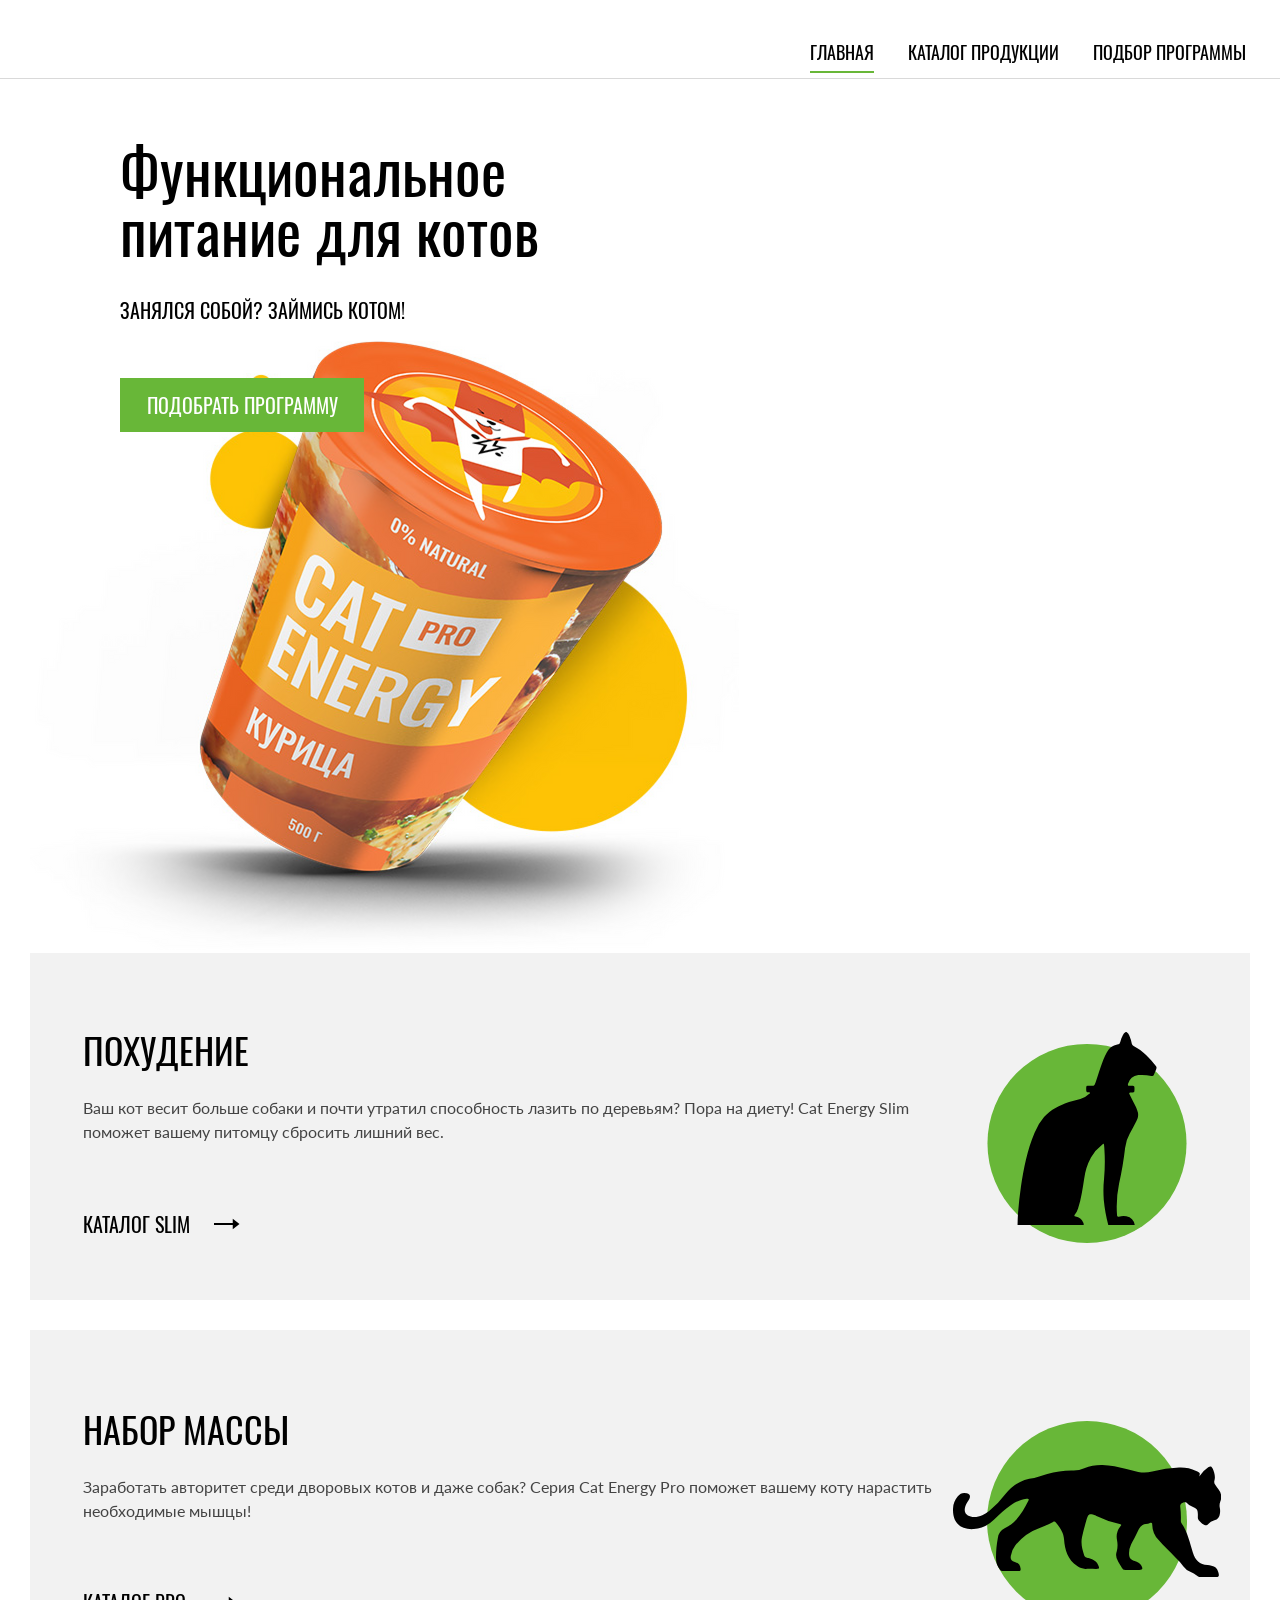
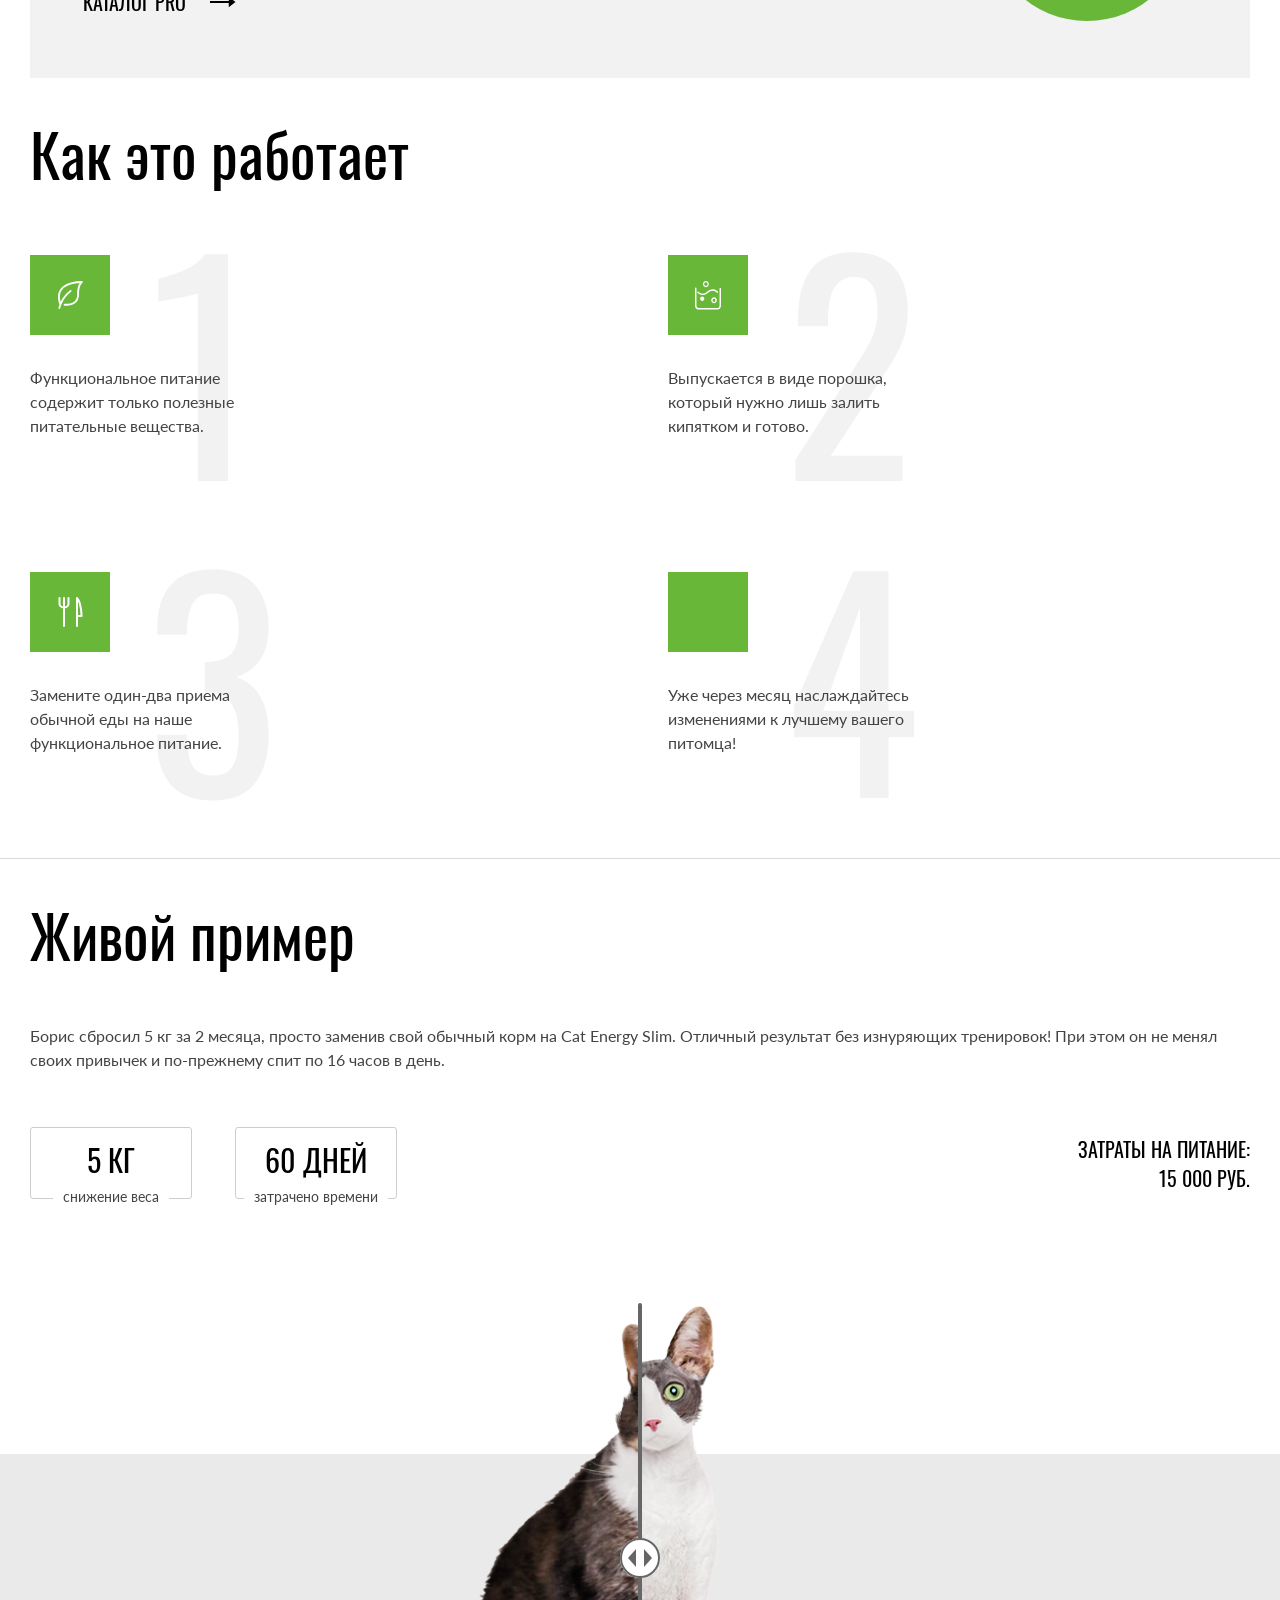
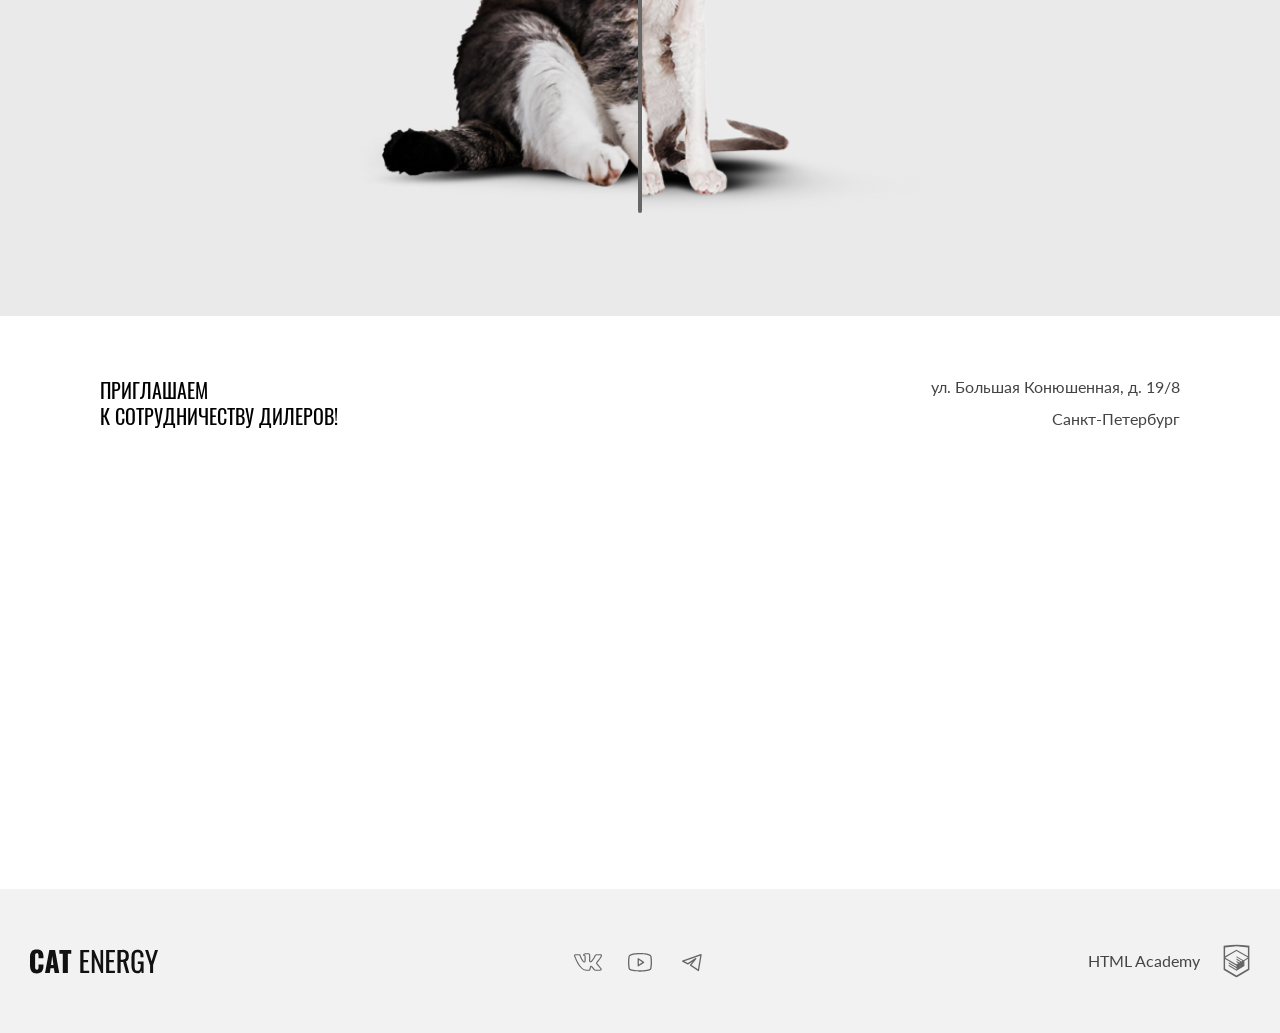
==== commit 4d338898: "Deploying to gh-pages from @ kkurut/cat-energy@3dc60574857814d929982e2f178bd1c017034ea2 🚀" ====
--- a/index.html
+++ b/index.html
@@ -1 +1 @@
-<!DOCTYPE html><html class="page" lang="ru"><head><meta charset="UTF-8"><title>cat energy</title><meta name="viewport" content="width=device-width,initial-scale=1"><link rel="stylesheet" href="styles/styles.css"><link rel="icon" href="favicon32.ico"><link rel="icon" href="./favicons/favicon32.svg" type="image/svg+xml"><link rel="apple-touch-icon" href="./favicons/favicon152.png"><link rel="manifest" href="./manifest.webmanifest"><script src="scripts/index.js" defer="defer"></script><script src="https://api-maps.yandex.ru/2.1/?lang=ru_RU&amp;apikey=7cb638cc-69c9-4f0e-962b-23540dbcf2e9" defer="defer"></script><script src="scripts/castom-map.js" defer="defer"></script><script src="scripts/before-after.js" defer="defer"></script></head><body class="page__body"><header class="page-header background-cat background-cat--desktop"><div class="centering-wraper"><nav class="page-header__nav"><a class="page-header__logo logo" href="./index.html"><picture><source media="(min-width:1440px)" width="70" height="59" type="image/svg+xml" srcset="./images/logo-icon-desktop.svg"><source media="(min-width:768px)" width="60" height="50" type="image/svg+xml" srcset="./images/logo-icon-tablet.svg"><img class="logo__icon-mobile" alt="логотип иконка" width="33" height="38" src="./images/logo-icon-mobile.svg"></picture><picture><source media="(min-width: 1440px)" width="118" height="21" type="image/svg+xml" srcset="./images/logo-cat-energy-gray.svg"><source media="(min-width: 768px)" width="101" height="18" type="image/svg+xml" srcset="./images/logo-cat-energy-gray.svg"><img src="./images/logo-cat-energy.svg" alt="кэт енерджи" width="101" height="18"></picture></a><button class="page-header__burger-button" type="button"><span class="visually-hidden">кнокпа открытия меню</span></button> <button class="page-header__close-button page-header__close-button--special" type="button"><span class="visually-hidden">кнокпа закрытия меню</span></button><div class="page-header__nav-list"><ul class="page-header__list page-header__list--hide"><li class="page-header__list-item page-header__list-item--active"><a class="page-header__list-link page-header__list-link--pick" href="#">главная</a></li><li class="page-header__list-item"><a class="page-header__list-link" href="./catalog.html">Каталог продукции</a></li><li class="page-header__list-item"><a class="page-header__list-link" href="#">подбор программы</a></li></ul></div></nav></div></header><main class="page-main"><section class="promo background-cat background-cat--mobile"><div class="centering-wraper"><h1 class="promo__title title title--primari">Функциональное<br>питание для котов</h1><p class="promo__text">Занялся собой? Займись котом!</p><picture><source media="(min-width:1440px)" width="552" height="449" type="image/png" srcset="./images/promo-product-desktop@1x.png, ./images/promo-product-desktop@2x.png 2x"><source media="(min-width:768px)" width="709" type="image/png" height="609" srcset="./images/promo-product-tablet@1x.png, ./images/promo-product-tablet@2x.png 2x"><img class="promo__product" src="./images/promo-product-mobile@1x.png" alt="продукт кэт енерджи" width="280" height="270" srcset="./images/promo-product-mobile@2x.png 2x"></picture><a class="promo__link button button--primary" href="#">подобрать программу</a></div></section><section class="catalogs"><div class="centering-wraper"><div class="catalogs__catalog catalogs__catalog--cat"><h3 class="catalogs__title catalogs__title--cat">похудение</h3><p class="catalogs__text">Ваш кот весит больше собаки и почти утратил способность лазить по деревьям? Пора на диету! Cat Energy Slim поможет вашему питомцу сбросить лишний вес.</p><a class="catalogs__link" href="#">каталог slim</a></div><div class="catalogs__catalog catalogs__catalog--strong-cat"><h3 class="catalogs__title catalogs__title--strong-cat">набор массы</h3><p class="catalogs__text">Заработать авторитет среди дворовых котов и даже собак? Серия Cat Energy Pro поможет вашему коту нарастить необходимые мышцы!</p><a class="catalogs__link" href="#">каталог pro</a></div></div></section><section class="how-work"><div class="centering-wraper"><h2 class="how-work__title title title--primari">Как это работает</h2><ul class="how-work__stages"><li class="how-work__stage how-work__stage--one"><p class="how-work__stage-text how-work__stage-text--one">Функциональное питание содержит только полезные питательные вещества.</p><span class="how-work__stage-number how-work__stage-number--one">1</span></li><li class="how-work__stage how-work__stage--two"><p class="how-work__stage-text how-work__stage-text--two">Выпускается в виде порошка, который нужно лишь залить кипятком и готово.</p><span class="how-work__stage-number how-work__stage-number--two">2</span></li><li class="how-work__stage how-work__stage--three"><p class="how-work__stage-text how-work__stage-text--three">Замените один-два приема обычной еды на наше функциональное питание.</p><span class="how-work__stage-number how-work__stage-number--three">3</span></li><li class="how-work__stage how-work__stage--four"><p class="how-work__stage-text how-work__stage-text--four">Уже через месяц наслаждайтесь изменениями к&amp;лучшему вашего&amp; питомца!</p><span class="how-work__stage-number how-work__stage-number--four">4</span></li></ul></div></section><section class="example"><div class="centering-wraper"><div class="example__caption"><h2 class="example__title title title--primari">Живой пример</h2><p class="example__text">Борис сбросил 5 кг за 2 месяца, просто заменив свой обычный корм на Cat Energy Slim. Отличный результат без изнуряющих тренировок! При этом он не менял своих привычек и по-прежнему спит по 16 часов в день.</p><div class="example__info"><div class="example__info-primary"><p class="example__info-card example__info-card--weight"><span class="example__info-text">5 КГ</span> <span class="example__info-caption">снижение веса</span></p><p class="example__info-card example__info-card--date"><span class="example__info-text">60 ДНЕЙ</span> <span class="example__info-caption">затрачено времени</span></p></div><p class="example__info-secondary"><span class="example__info-price">Затраты на питание:</span> <span class="example__info-price">15 000 РУБ.</span></p></div></div><figure class="example__before-after before-after"><figcaption class="visually-hidden">Интерактивный пример до и после, с фотографиями кота</figcaption><picture><source width="560" height="512" media="(min-width: 768px)" srcset="./images/cat-before@1x.png, ./images/cat-before@2x.png 2x" type="image/png"><img class="before-after__before" width="280" height="256" src="./images/cat-before@1x.png" srcset="./images/cat-before@2x.png 2x" alt="Результат до, ленивый толстый кот" loading="lazy"></picture><picture><source width="560" height="512" media="(min-width: 768px)" srcset="./images/cat-after@1x.png, ./images/cat-after@2x.png 2x" type="image/png"><img class="before-after__after" width="280" height="256" src="./images/cat-after@1x.png" srcset="./images/cat-after@2x.png 2x" alt="Результат после, активный здоровый кот" loading="lazy"></picture><div class="before-after__button-wrapper"><button class="before-after__button" type="button"><span class="visually-hidden">Перемещать ползунок</span></button></div></figure></div></section><section class="address"><h3 class="visually-hidden">адрес</h3><div class="centering-wraper"><p class="address__text">приглашаем<br>к сотрудничеству дилеров!</p><address class="address__address"><span class="address__address-place">ул. Большая Конюшенная, д. 19/8</span> <span class="address__address-city">Санкт-Петербург</span></address></div><div class="map" id="map"></div></section></main><footer class="page-footer"><div class="centering-wraper"><ul class="page-footer__list"><li class="page-footer__item"><a class="page-footer__logo logo" href="./index.html"><img class="logo__cat-energy" src="./images/logo-cat-energy.svg" alt="логотип cat energy" width="128" height="24"> <span class="visually-hidden">логотип cat energy</span></a></li><li class="page-footer__item"><ul class="page-footer__social social-list"><li class="social-list__item"><a class="social-list__link social-list__link--vk" href="#"><span class="visually-hidden">ссылка вк</span></a></li><li class="social-list__item"><a class="social-list__link social-list__link--youtube" href="#"><span class="visually-hidden">ссылка ютуб</span></a></li><li class="social-list__item"><a class="social-list__link social-list__link--telegram" href="#"><span class="visually-hidden">ссылка телеграм</span></a></li></ul></li><li class="page-footer__item"><a class="html-academy" href="#"><p class="html-academy__text">HTML Academy</p></a></li></ul></div></footer></body></html>+<!DOCTYPE html><html class="page" lang="ru"><head><meta charset="UTF-8"><title>cat energy</title><meta name="viewport" content="width=device-width,initial-scale=1"><link rel="stylesheet" href="styles/styles.css"><link rel="icon" href="favicon32.ico"><link rel="icon" href="./favicons/favicon32.svg" type="image/svg+xml"><link rel="apple-touch-icon" href="./favicons/favicon152.png"><link rel="manifest" href="./manifest.webmanifest"><script src="scripts/index.js" defer="defer"></script><script src="https://api-maps.yandex.ru/2.1/?lang=ru_RU&amp;apikey=7cb638cc-69c9-4f0e-962b-23540dbcf2e9" defer="defer"></script><script src="scripts/castom-map.js" defer="defer"></script><script src="scripts/before-after.js" defer="defer"></script></head><body class="page__body"><header class="page-header background-cat background-cat--desktop"><div class="centering-wraper"><nav class="page-header__nav"><a class="page-header__logo logo" href="./index.html"><picture><source media="(min-width:1440px)" width="70" height="59" type="image/svg+xml" srcset="./images/logo-icon-desktop.svg"><source media="(min-width:768px)" width="60" height="50" type="image/svg+xml" srcset="./images/logo-icon-tablet.svg"><img class="logo__icon-mobile" alt="логотип иконка" width="33" height="38" src="./images/logo-icon-mobile.svg"></picture><picture><source media="(min-width: 1440px)" width="118" height="21" type="image/svg+xml" srcset="./images/logo-cat-energy-gray.svg"><source media="(min-width: 768px)" width="101" height="18" type="image/svg+xml" srcset="./images/logo-cat-energy-gray.svg"><img src="./images/logo-cat-energy.svg" alt="кэт енерджи" width="101" height="18"></picture></a><button class="page-header__burger-button" type="button"><span class="visually-hidden">кнокпа открытия меню</span></button> <button class="page-header__close-button page-header__close-button--special" type="button"><span class="visually-hidden">кнокпа закрытия меню</span></button><div class="page-header__nav-list"><ul class="page-header__list page-header__list--hide"><li class="page-header__list-item page-header__list-item--active"><a class="page-header__list-link page-header__list-link--pick" href="#">главная</a></li><li class="page-header__list-item"><a class="page-header__list-link" href="./catalog.html">Каталог продукции</a></li><li class="page-header__list-item"><a class="page-header__list-link" href="#">подбор программы</a></li></ul></div></nav></div></header><main class="page-main"><section class="promo background-cat background-cat--mobile"><div class="centering-wraper"><h1 class="promo__title title title--primari">Функциональное<br>питание для котов</h1><p class="promo__text">Занялся собой? Займись котом!</p><picture><source media="(min-width:1440px)" width="552" height="449" type="image/png" srcset="./images/promo-product-desktop@1x.png, ./images/promo-product-desktop@2x.png 2x"><source media="(min-width:768px)" width="709" type="image/png" height="609" srcset="./images/promo-product-tablet@1x.png, ./images/promo-product-tablet@2x.png 2x"><img class="promo__product" src="./images/promo-product-mobile@1x.png" alt="продукт кэт енерджи" width="280" height="270" srcset="./images/promo-product-mobile@2x.png 2x"></picture><a class="promo__link button button--primary" href="#">подобрать программу</a></div></section><section class="catalogs"><div class="centering-wraper"><div class="catalogs__catalog catalogs__catalog--cat"><h3 class="catalogs__title catalogs__title--cat">похудение</h3><p class="catalogs__text">Ваш кот весит больше собаки и почти утратил способность лазить по деревьям? Пора на диету! Cat Energy Slim поможет вашему питомцу сбросить лишний вес.</p><a class="catalogs__link" href="#">каталог slim</a></div><div class="catalogs__catalog catalogs__catalog--strong-cat"><h3 class="catalogs__title catalogs__title--strong-cat">набор массы</h3><p class="catalogs__text">Заработать авторитет среди дворовых котов и даже собак? Серия Cat Energy Pro поможет вашему коту нарастить необходимые мышцы!</p><a class="catalogs__link" href="#">каталог pro</a></div></div></section><section class="how-work"><div class="centering-wraper"><h2 class="how-work__title title title--primari">Как это работает</h2><ul class="how-work__stages"><li class="how-work__stage how-work__stage--one"><p class="how-work__stage-text how-work__stage-text--one">Функциональное питание содержит только полезные питательные вещества.</p><span class="how-work__stage-number how-work__stage-number--one">1</span></li><li class="how-work__stage how-work__stage--two"><p class="how-work__stage-text how-work__stage-text--two">Выпускается в виде порошка, который нужно лишь залить кипятком и готово.</p><span class="how-work__stage-number how-work__stage-number--two">2</span></li><li class="how-work__stage how-work__stage--three"><p class="how-work__stage-text how-work__stage-text--three">Замените один-два приема обычной еды на наше функциональное питание.</p><span class="how-work__stage-number how-work__stage-number--three">3</span></li><li class="how-work__stage how-work__stage--four"><p class="how-work__stage-text">Уже через месяц наслаждайтесь изменениями к лучшему вашего питомца!</p><span class="how-work__stage-number how-work__stage-number--four">4</span></li></ul></div></section><section class="example"><div class="centering-wraper"><div class="example__caption"><h2 class="example__title title title--primari">Живой пример</h2><p class="example__text">Борис сбросил 5 кг за 2 месяца, просто заменив свой обычный корм на Cat Energy Slim. Отличный результат без изнуряющих тренировок! При этом он не менял своих привычек и по-прежнему спит по 16 часов в день.</p><div class="example__info"><div class="example__info-primary"><p class="example__info-card example__info-card--weight"><span class="example__info-text">5 КГ</span> <span class="example__info-caption">снижение веса</span></p><p class="example__info-card example__info-card--date"><span class="example__info-text">60 ДНЕЙ</span> <span class="example__info-caption">затрачено времени</span></p></div><p class="example__info-secondary"><span class="example__info-price">Затраты на питание:</span> <span class="example__info-price">15 000 РУБ.</span></p></div></div><figure class="example__before-after before-after"><figcaption class="visually-hidden">Интерактивный пример до и после, с фотографиями кота</figcaption><picture><source width="560" height="512" media="(min-width: 768px)" srcset="./images/cat-before@1x.png, ./images/cat-before@2x.png 2x" type="image/png"><img class="before-after__before" width="280" height="256" src="./images/cat-before@1x.png" srcset="./images/cat-before@2x.png 2x" alt="Результат до, ленивый толстый кот" loading="lazy"></picture><picture><source width="560" height="512" media="(min-width: 768px)" srcset="./images/cat-after@1x.png, ./images/cat-after@2x.png 2x" type="image/png"><img class="before-after__after" width="280" height="256" src="./images/cat-after@1x.png" srcset="./images/cat-after@2x.png 2x" alt="Результат после, активный здоровый кот" loading="lazy"></picture><div class="before-after__button-wrapper"><button class="before-after__button" type="button"><span class="visually-hidden">Перемещать ползунок</span></button></div></figure></div></section><section class="address"><h3 class="visually-hidden">адрес</h3><div class="centering-wraper"><p class="address__text">приглашаем<br>к сотрудничеству дилеров!</p><address class="address__address"><span class="address__address-place">ул. Большая Конюшенная, д. 19/8</span> <span class="address__address-city">Санкт-Петербург</span></address></div><div class="map" id="map"></div></section></main><footer class="page-footer"><div class="centering-wraper"><ul class="page-footer__list"><li class="page-footer__item"><a class="page-footer__logo logo" href="./index.html"><img class="logo__cat-energy" src="./images/logo-cat-energy.svg" alt="логотип cat energy" width="128" height="24"> <span class="visually-hidden">логотип cat energy</span></a></li><li class="page-footer__item"><ul class="page-footer__social social-list"><li class="social-list__item"><a class="social-list__link social-list__link--vk" href="#"><span class="visually-hidden">ссылка вк</span></a></li><li class="social-list__item"><a class="social-list__link social-list__link--youtube" href="#"><span class="visually-hidden">ссылка ютуб</span></a></li><li class="social-list__item"><a class="social-list__link social-list__link--telegram" href="#"><span class="visually-hidden">ссылка телеграм</span></a></li></ul></li><li class="page-footer__item"><a class="html-academy" href="#"><p class="html-academy__text">HTML Academy</p></a></li></ul></div></footer></body></html>
--- a/styles/styles.css
+++ b/styles/styles.css
@@ -1 +1 @@
-*,:before,:after{box-sizing:border-box}img{object-fit:contain;max-width:100%;height:auto}body{color:#000;margin:0;font-family:oswald,sans-serif;font-size:16px;font-style:normal;font-weight:400;line-height:20px}@font-face{font-family:lato;font-weight:400;font-style:normal;font-display:swap;src:url(../fonts/lato/Lato-Regular.woff2)format("woff2")}@font-face{font-family:oswald;font-weight:400;font-style:normal;font-display:swap;src:url(../fonts/oswald/oswaldregular.woff2)format("woff2")}.page-header{background-color:#fff;justify-content:center;min-height:39px;display:flex;position:relative}.page-header .centering-wraper{margin:12px 20px}@media (width>=768px) and (width<=1440px){.page-header .centering-wraper{margin:25px 30px 0}}@media (width>=1440px){.page-header .centering-wraper{margin:55px 110px 0}}.page-header:after{content:"";background-color:#d9d9d9;width:100%;height:1px;display:block;position:absolute;bottom:-1px}.page-header__logo{grid-area:logo;justify-content:space-between;align-items:center;width:98%;display:flex}.page-header__nav{grid-template-areas:"logo btn""nav nav";align-items:center;display:grid}.page-header__list{z-index:2;background-color:#fff;grid-area:nav;width:100%;margin:0;padding:0;list-style:none;position:absolute;top:100%;left:0;right:0}.page-header__list--hide{display:none}.page-header__list-item{border-bottom:1px solid #e6e6e6}.page-header__list-item:first-child{border-top:1px solid #e6e6e6}.page-header__list-link{color:#000;text-transform:uppercase;justify-content:center;width:100%;padding:22px 50px 24px;font-size:20px;line-height:20px;text-decoration:none;display:flex}.page-header__burger-button{background-color:#0000;background-image:url(../icons/stack.svg#burger-btn);border:none;grid-area:btn;justify-self:end;width:24px;height:24px;margin-top:-3px}.page-header__burger-button--special{display:none}.page-header__close-button{background-color:#0000;background-image:url(../icons/stack.svg#close-menu-btn);border:none;grid-area:btn;justify-self:end;width:24px;height:24px;margin-top:-3px}.page-header__close-button--special{display:none}@media (width>=768px){.page-header{background:0 0}.page-header:after{display:none}.page-header__nav{justify-content:space-between;align-items:center;display:flex}.page-header__list{background-color:#0000;gap:34px;margin:0 4px 0 0;padding:0;list-style:none;position:static}.page-header__list--hide{display:flex}.page-header__list-link{padding:0;font-size:18px;line-height:24px}.page-header__list-link--pick{pointer-events:none}.page-header__list-item{border:none;padding:0;position:relative}.page-header__list-item:first-child{border:none}.page-header__list-item--active:after{content:"";background-color:#68b738;width:100%;height:2px;display:inline-block;position:absolute;bottom:-9px;left:0}.page-header__logo{gap:13px;width:auto;min-width:174px}.page-header__burger-button,.page-header__close-button{display:none}}@media (width>=1440px){.page-header__list{gap:33px;margin-right:2px}.page-header__list-link{color:#fff;font-size:20px}.page-header__list-item--active:after{background-color:#fff;width:96%;bottom:-11px;left:2px}.page-header__logo{gap:14px;min-width:202px}}.page-footer{background-color:#f2f2f2;justify-content:center;padding:40px 0;display:flex}.page-footer__list{margin:0;padding:0;list-style:none}.page-footer__item{padding:20px 0;position:relative}.page-footer__item:after{content:"";background-color:#d9d9d9;width:100%;height:1px;display:block;position:absolute;bottom:0}.page-footer__item:first-child{padding-top:0}.page-footer__item:last-child{padding-bottom:0}.page-footer__item:last-child:after{display:none}.page-footer__logo,.page-footer__social{justify-content:center;display:flex}@media (width>=768px){.page-footer{padding:55px 0}.page-footer .social-list{transform:translate(17px,1px)}.page-footer__list{justify-content:space-between;display:flex}.page-footer__item{align-items:center;padding:0;display:flex}.page-footer__item:after{display:none}}@media (width>=1440px){.page-footer{padding:66px 0}}.page,.page__body{width:100%;height:100%}.page .page__main-wrapper,.page__body .page__main-wrapper{flex-direction:column;min-height:100%;display:flex}.page .page-main,.page__body .page-main{flex-grow:1}.page__catalog .page-header__list-link{color:#000}.page__catalog .page-header__list-item--active:after{background-color:#68b738}.centering-wraper{width:100%;max-width:1220px;margin:0 20px}@media (width>=768px){.centering-wraper{margin:0 30px}}@media (width>=1440px){.centering-wraper{margin:0 110px}}.visually-hidden{white-space:nowrap;-webkit-clip-path:inset(100%);clip-path:inset(100%);clip:rect(0 0 0 0);border:0;width:1px;height:1px;margin:-1px;padding:0;position:absolute;overflow:hidden}.title{margin:0}.title--primari{font-size:36px;font-weight:400;line-height:40px}@media (width>=768px){.title--primari{font-size:60px;line-height:60px}}.logo{-webkit-user-select:none;user-select:none;transition:all .3s}.logo:hover{opacity:.8}.logo:active{opacity:.6;-webkit-tap-highlight-color:transparent}.logo .logo__link{align-items:center;gap:14px;display:flex}@media (width>=768px){.logo .logo__link{align-items:center;gap:13px;display:flex}}.social-list{gap:24px;margin:0;padding-left:0;list-style:none;display:flex}.social-list__link{-webkit-tap-highlight-color:transparent;width:28px;height:22px;display:block}.social-list__link:before{transition:all .3s}.social-list__link:hover:before{background-color:#68b738}.social-list__link:active:before{opacity:.3;-webkit-tap-highlight-color:transparent}.social-list__link--vk:before{content:"";background-color:#666;width:28px;height:22px;display:block;-webkit-mask-image:url(../icons/stack.svg#vk-icon);mask-image:url(../icons/stack.svg#vk-icon);-webkit-mask-size:28px 22px;mask-size:28px 22px;-webkit-mask-repeat:no-repeat;mask-repeat:no-repeat}.social-list__link--youtube:before{content:"";background-color:#666;width:28px;height:22px;display:block;-webkit-mask-image:url(../icons/stack.svg#youtube-icon);mask-image:url(../icons/stack.svg#youtube-icon);-webkit-mask-size:28px 22px;mask-size:28px 22px;-webkit-mask-repeat:no-repeat;mask-repeat:no-repeat}.social-list__link--telegram:before{content:"";background-color:#666;width:28px;height:22px;display:block;-webkit-mask-image:url(../icons/stack.svg#telegram-icon);mask-image:url(../icons/stack.svg#telegram-icon);-webkit-mask-size:28px 22px;mask-size:28px 22px;-webkit-mask-repeat:no-repeat;mask-repeat:no-repeat}@media (width<=767px){.background-cat--mobile{position:relative}.background-cat--mobile:after,.background-cat--mobile:before{content:"";z-index:-1;background-color:#69b738d9;width:100%;height:302px;position:absolute;top:0;left:0;right:0}.background-cat--mobile:after{z-index:-2;background-image:url(../images/main-back-cat@1x.jpg);background-position:50%;background-repeat:no-repeat;background-size:cover;top:0}}@media (width<=767px) and (resolution>=2dppx){.background-cat--mobile:after{background-image:url(../images/main-back-cat@2x.jpg)}}@media (width>=1440px){.background-cat--desktop{position:relative}.background-cat--desktop:after,.background-cat--desktop:before{content:"";width:50%;height:694px;position:absolute;top:0;right:0}.background-cat--desktop:before{z-index:-1;background-color:#69b738d9}.background-cat--desktop:after{z-index:-2;background-color:#69b738d9;background-image:url(../images/main-back-cat@1x.jpg);background-position:0 0;background-repeat:no-repeat;background-size:cover;top:0}}@media (width>=1440px) and (resolution>=2dppx){.background-cat--desktop:after{background-image:url(../images/main-back-cat@2x.jpg)}}.button{font-family:oswald,sans-serif;transition:all .3s}.button--primary{color:#fff;text-align:center;text-transform:uppercase;background-color:#68b738;border:none;justify-content:center;padding:10px 25px;font-size:16px;line-height:20px;display:flex}.button--secondary{color:#fff;text-align:center;text-transform:uppercase;background-color:#68b738;border:none;justify-content:center;align-items:center;padding:10px 25px;font-size:20px;line-height:26px;display:flex}.button:hover{background-color:#5eaa2f}.button:active{color:#ffffff4d;-webkit-tap-highlight-color:transparent}.address{flex-direction:column;align-items:center;display:flex;position:relative}.address .centering-wraper{margin:0;padding:26px 20px;display:flex;position:static}.address__text{text-transform:uppercase;width:50%;margin:0;font-family:oswald,sans-serif;font-size:16px;line-height:20px}.address__address{color:#444;flex-direction:column;width:50%;font-family:lato,sans-serif;font-size:14px;font-style:normal;font-weight:400;line-height:20px;display:flex}@media (width>=768px){.address .centering-wraper{justify-content:space-between;padding:61px 70px 60px}.address__text{width:30%;font-size:20px;line-height:26px}.address__address{text-align:right;justify-content:space-between;width:25%;font-size:16px;line-height:20px}}@media (width>=1440px){.address .centering-wraper{z-index:1;background-color:#fff;justify-content:space-between;width:565px;min-height:199px;padding:60px 74px 60px 81px;display:flex;position:absolute;top:95px;transform:translate(-328px)}.address__text{width:50%}.address__address{text-align:left;width:39%}}.product-card{grid-template-areas:"img title""img about""btn btn";padding:20px 0 25px;display:grid;position:relative}.product-card:after{content:"";background-color:#ebebeb;width:calc(100% + 40px);height:1px;display:block;position:absolute;bottom:0;left:-20px}.product-card:first-child:before{content:"";background-color:#ebebeb;width:calc(100% + 40px);height:1px;display:block;position:absolute;top:0;left:-20px}.product-card__title{color:#222;text-transform:uppercase;text-align:left;grid-area:title;max-width:60%;margin:0 0 10px;font-size:16px;font-weight:400;line-height:20px}.product-card__image-container{grid-area:img;justify-content:center;align-items:center;width:140px;height:107px;display:flex}.product-card__about{grid-area:about}.product-card__info{justify-content:space-between;margin:0;display:flex}.product-card__caption{color:#444;text-align:center;font-family:Lato,sans-serif;font-size:12px;line-height:16px}.product-card__button{text-align:center;grid-area:btn;align-self:center;width:100%;min-height:40px;margin-top:17px}@media (width>=768px){.product-card{grid-template-areas:"img""title""about""btn";width:324px;padding:0 38px 40px;position:relative}.product-card:first-child:before{display:none}.product-card:after{content:"";z-index:-1;background-color:#f2f2f2;width:100%;height:86%;display:block;position:absolute;bottom:0;left:0;right:0}.product-card__image-container{justify-self:center;width:200px;height:210px;margin-bottom:22px}.product-card__title{text-align:center;margin-bottom:15px;margin-left:auto;margin-right:auto;font-size:20px;line-height:24px}.product-card__about{flex-direction:column;margin-bottom:32px;display:flex}.product-card__info{border-bottom:1px solid #cdcdcd;padding:5px 0}.product-card__caption{font-size:16px;line-height:20px}.product-card__button{text-align:center;grid-area:btn;align-self:center;width:100%;min-height:40px;margin-top:0}}@media (width>=1440px){.product-card{width:245px}.product-card__image-container{width:169px;height:210px;margin-bottom:24px}}.product-card-more{flex-direction:column;align-items:center;max-height:431px;padding:25px 0;display:flex}.product-card-more__more{background-color:#d3d3d3;border:none;width:30px;height:30px;margin-bottom:23px;transition:all .3s;-webkit-mask-image:url(../icons/stack.svg#more-btn-icon);mask-image:url(../icons/stack.svg#more-btn-icon);-webkit-mask-size:30px;mask-size:30px;-webkit-mask-repeat:no-repeat;mask-repeat:no-repeat}.product-card-more__more:hover{background-color:#666}.product-card-more__text{text-transform:uppercase;margin:0 0 8px;font-size:16px;font-weight:400;line-height:20px}.product-card-more__caption{color:#444;margin:0 0 21px;font-family:lato,sans-serif;font-size:12px;line-height:16px}.product-card-more__more-button{color:#444;text-align:center;text-transform:uppercase;background-color:#f2f2f2;border:none;width:100%;min-height:40px;font-family:oswald,sans-serif;font-size:16px;line-height:20px}@media (width>=768px){.product-card-more{align-self:flex-end;min-height:431px;padding:50px 37px 40px}.product-card-more:after{background-color:#0000;border:1px solid #d3d3d3;height:100%}.product-card-more__more{width:60px;height:60px;-webkit-mask-size:60px;mask-size:60px}.product-card-more__text{text-align:center;max-width:70%;margin-bottom:23px;font-size:20px;line-height:24px}.product-card-more__caption{text-align:center;width:70%;margin-bottom:82px;font-size:16px;line-height:18px}}.html-academy{justify-content:space-between;align-items:center;text-decoration:none;display:flex}@media (width>=768px){.html-academy{gap:23px}}.html-academy:after{content:"";background-color:#666;width:27px;height:34px;transition:all .3s;display:block;-webkit-mask-image:url(../icons/stack.svg#htmlAcademy-logo);mask-image:url(../icons/stack.svg#htmlAcademy-logo);-webkit-mask-size:27px 34px;mask-size:27px 34px;-webkit-mask-repeat:no-repeat;mask-repeat:no-repeat}.html-academy:hover:after{background-color:#68b738}.html-academy:active:after{opacity:.3;-webkit-tap-highlight-color:transparent}.html-academy__text{color:#444;margin:0;font-family:Lato,sans-serif;font-size:16px;font-style:normal;font-weight:400;line-height:20px}.ymaps-2-1-79-map-copyrights-promo{display:none}.map{width:100%;height:362px}@media (width>=768px){.map{height:400px}}.before-after{-webkit-user-select:none;user-select:none;width:280px;margin:0 auto;position:relative}.before-after__before{-webkit-clip-path:inset(0 50% 0 0);clip-path:inset(0 50% 0 0)}.before-after__after{-webkit-clip-path:inset(0 0 0 50%);clip-path:inset(0 0 0 50%);position:absolute;top:0;left:0;right:0}.before-after__button-wrapper{pointer-events:none;justify-content:center;align-items:center;width:0;height:99%;display:flex;position:absolute;top:0;bottom:0;left:50%}.before-after__button{cursor:ew-resize;pointer-events:all;z-index:2;background-color:#666;border:none;border-radius:4px;flex:0 0 4px;width:4px;height:100%;padding:0;position:relative}.before-after__button:before,.before-after__button:after{content:"";width:40px;height:40px;position:absolute;top:50%;transform:translateY(-50%)}.before-after__button:before{background-color:#fff;border-radius:50%;left:50%;transform:translate(-50%,-50%)}.before-after__button:after{background-color:#666;left:50%;transform:translate(-50%,-50%);-webkit-mask-image:url(../icons/stack.svg#thumb-icon);mask-image:url(../icons/stack.svg#thumb-icon);-webkit-mask-size:cover;mask-size:cover}.before-after__button:hover,.before-after__button:focus-visible,.before-after__button:hover:after,.before-after__button:focus-visible:after{background-color:#5eaa2f;transition:all .3s}.before-after__button:active .before-after__button:active:after{opacity:.8}@media (width>=768px){.before-after{width:560px}}::selection{color:#fff;background-color:#68b738}.promo{justify-content:center;display:flex}.promo .centering-wraper{flex-direction:column;align-items:center;padding:27px 0 0;display:flex}@media (width>=768px) and (width<=1440px){.promo .centering-wraper{padding:62px 0 0}}@media (width>=1440px){.promo .centering-wraper{padding:29px 0 52px}}.promo__title{text-align:center;color:#fff;margin-bottom:25px;font-size:36px;font-weight:400;line-height:36px}.promo__text{text-align:center;color:#fff;text-transform:uppercase;margin:0 0 28px;font-size:14px;line-height:14px}.promo__link{width:100%;text-decoration:none}@media (width>=768px){.promo .centering-wraper{align-items:flex-start}.promo__title{text-align:left;color:#000;margin:0 90px 40px;font-size:60px;line-height:60px}.promo__text{color:#000;text-align:left;margin:0 90px 21px;font-size:20px;line-height:20px}.promo__link{width:244px;margin:0 90px;padding:14px 26px;font-size:20px;line-height:26px;position:absolute;top:42%}}@media (width>=1440px){.promo .centering-wraper{grid-template-rows:auto auto 1fr;grid-template-areas:"title promo""text promo""link promo";display:grid}.promo__title{grid-area:title;margin:78px 80px 40px}.promo__text{grid-area:text;margin:0 80px 52px}.promo__link{grid-area:link;height:min-content;margin:0 80px;position:static}.promo__product{grid-area:promo;transform:translate(-174px,-3px)}.promo picture{display:contents}}.catalogs{justify-content:center;display:flex}.catalogs .centering-wraper{flex-direction:column;gap:20px;padding:20px 0 21px;display:flex}@media (width>=768px){.catalogs .centering-wraper{gap:30px;padding:0 0 45px}}@media (width>=1440px){.catalogs .centering-wraper{flex-direction:row;gap:80px;padding:79px 0 0}}.catalogs__catalog{background-color:#f2f2f2;grid-template-areas:"title icon""text icon""link icon";display:grid}.catalogs__catalog--cat{padding:21px 20px}.catalogs__catalog--strong-cat{padding:22px 20px}.catalogs__title{text-transform:uppercase;grid-area:title;align-items:center;margin:0 0 23px;font-size:24px;font-weight:400;line-height:37px;display:flex}.catalogs__title--cat:before{content:"";background-image:url(../icons/stack.svg#cat-shadow);background-repeat:no-repeat;width:50px;height:53px;margin-right:20px;display:block}.catalogs__title--strong-cat:before{content:"";background-image:url(../icons/stack.svg#tiger-shadow);background-repeat:no-repeat;width:67px;height:50px;margin-right:4px;display:block;transform:translate(-8px,2px)}.catalogs__text{color:#444;grid-area:text;margin:0 0 19px;padding:0 0 23px;font-family:lato,sans-serif;font-size:14px;line-height:18px;position:relative}.catalogs__text:after{content:"";background-color:#d9d9d9;width:100%;height:1px;display:inline-block;position:absolute;bottom:0;left:0}.catalogs__link{color:#000;text-align:center;text-transform:uppercase;-webkit-tap-highlight-color:transparent;grid-area:link;align-items:center;gap:15px;width:60%;line-height:16px;text-decoration:none;display:flex}.catalogs__link:after{content:"";background-image:url(../icons/stack.svg#icon-arrow);background-position:-8px;background-repeat:no-repeat;width:35px;height:12px;transition:all .3s;display:block}.catalogs__link:hover:after{background-position:0}@media (width>=768px){.catalogs__title{text-transform:uppercase;margin-bottom:24px;font-size:36px;line-height:36px}.catalogs__title--cat:before,.catalogs__title--strong-cat:before{display:none}.catalogs__text{margin-bottom:52px;padding:0;font-size:16px;line-height:24px}.catalogs__text:after{display:none}.catalogs__link{gap:24px;font-size:20px;line-height:normal}.catalogs__catalog{padding:75px 63px 57px 53px}.catalogs__catalog--cat:after{content:"";background-image:url(../icons/stack.svg#cat-shadow);background-repeat:no-repeat;grid-area:icon;width:200px;height:211px;margin:4px 0 0 50px;display:block}.catalogs__catalog--strong-cat{padding:77px 29px 57px 53px}.catalogs__catalog--strong-cat:after{content:"";background-image:url(../icons/stack.svg#tiger-shadow);background-repeat:no-repeat;grid-area:icon;width:268px;height:200px;margin:14px 0 0 15px}}@media (width>=1440px){.catalogs .centering-wraper{flex-direction:row;gap:80px;padding-bottom:75px}.catalogs__catalog--cat{width:50%;padding:41px 61px 55px 52px}.catalogs__catalog--strong-cat{width:50%;padding:45px 61px 55px 52px}.catalogs__catalog--cat:after,.catalogs__catalog--strong-cat:after{display:none}.catalogs__title{margin-bottom:39px}.catalogs__title--cat:before{content:"";background-image:url(../icons/stack.svg#cat-shadow);background-repeat:no-repeat;width:100px;height:106px;margin-right:61px;display:block}.catalogs__title--strong-cat:before{content:"";background-image:url(../icons/stack.svg#tiger-shadow-desktop);background-repeat:no-repeat;width:134px;height:100px;margin:0 39px 0 -11px;display:block}.catalogs__text{margin-bottom:27px}}.how-work{justify-content:center;padding:0 0 49px;display:flex}.how-work__title{margin-bottom:40px}.how-work__stages{flex-direction:column;gap:20px;margin:0;padding:0;list-style:none;display:flex}.how-work__stage-number{display:none}.how-work__stage-text{color:#444;align-items:center;gap:20px;margin:0;font-family:lato,sans-serif;font-size:14px;line-height:18px;display:flex}.how-work__stage-text:before{content:"";background-color:#68b738;background-position:50%;background-repeat:no-repeat;min-width:60px;height:60px;display:block}.how-work__stage-text--one:before{background-image:url(../icons/stack.svg#natural-icon);background-size:30px 32px}.how-work__stage-text--two:before{background-image:url(../icons/stack.svg#powder-icon);background-size:26px 29px}.how-work__stage-text--three:before{background-image:url(../icons/stack.svg#eat-icon);background-size:25px 30px}.how-work__stage-text--four:before{background-image:url(../icons/stack.svg#time-icon);background-size:26px 31px}@media (width>=768px){.how-work{margin-bottom:45px;padding-bottom:47px;position:relative}.how-work:after{content:"";background-color:#d9d9d9;width:100%;height:1px;display:block;position:absolute;bottom:0}.how-work__stages{flex-direction:row;grid-template-columns:1fr 1fr;gap:37px 56px;display:grid}.how-work__title{margin-bottom:32px}.how-work__stage{background-position:100% 0;background-repeat:no-repeat;max-width:250px;height:280px;padding-top:40px;position:relative}.how-work__stage-number{z-index:-1;color:#f2f2f2;text-align:center;font-size:280px;font-style:normal;font-weight:400;line-height:280px;display:flex;position:absolute;top:0;right:0}.how-work__stage-number--one{margin-right:24px}.how-work__stage-text{flex-direction:column;align-items:self-start;gap:31px;font-size:16px;line-height:24px;display:flex}.how-work__stage-text:before{width:80px;height:80px}.how-work__stage-text--one:before{background-size:30px 32px}.how-work__stage-text--two:before{background-size:26px 29px}.how-work__stage-text--three:before{background-size:25px 30px}.how-work__stage-text--four:before{background-size:26px 31px}.how-work__stage-text--four{max-width:97%}}@media (width>=1440px){.how-work{margin-bottom:0;padding-bottom:69px}.how-work:after{display:none}.how-work__stages{justify-content:space-between;display:flex}.how-work__stage--four{margin-right:-5px}}.example{background-color:#eaeaea;justify-content:center;padding:25px 0 37px;display:flex}.example__title{margin-bottom:40px}.example__text{color:#444;margin:0 0 20px;font-family:lato,sans-serif;font-size:14px;line-height:18px}.example__info-primary{justify-content:space-between;margin-bottom:19px;display:flex}.example__info-secondary{text-align:center;margin:0 0 19px}.example__info-card{flex-direction:column;align-items:center;margin:0;display:flex;position:relative}.example__info-card:after{content:"";border:1px solid #cdcdcd;border-radius:3px;width:100%;height:72%;min-height:56px;display:block;position:absolute}.example__info-text{text-align:center;min-width:124px;min-height:56px;padding:14px;font-size:24px;line-height:24px}.example__info-caption{z-index:1;color:#444;text-align:center;background-color:#eaeaea;max-width:70%;margin-top:-9px;padding:0 6px;font-family:lato,sans-serif;font-size:12px;line-height:100%}.example__info-price{text-transform:uppercase;font-size:14px;line-height:20px}@media (width>=768px){.example{background-color:#0000;padding-top:0;position:relative}.example:after{content:"";z-index:-1;background-color:#eaeaea;width:100%;height:462px;display:block;position:absolute;bottom:0;left:0;right:0}.example__before-after{margin-bottom:61px}.example__caption{margin-bottom:99px}.example__title{margin-bottom:60px}.example__text{margin-bottom:55px;font-size:16px;font-style:normal;font-weight:400;line-height:24px}.example__info{justify-content:space-between;display:flex}.example__info-card:after{min-height:72px}.example__info-primary{gap:43px;margin:0}.example__info-secondary{text-align:end;flex-direction:column;justify-content:center;gap:9px;max-width:180px;margin:0 0 5px;display:flex}.example__info-text{min-width:162px;min-height:72px;font-size:30px;line-height:37px}.example__info-caption{background-color:#fff;max-width:none;padding:0 10px;font-size:14px;line-height:14px}.example__info-price{font-size:20px;line-height:20px}}@media (width>=1440px){.example{padding-bottom:75px}.example .centering-wraper{justify-content:space-between;display:flex}.example .before-after{margin:0}.example__caption{width:50%;margin:0}.example__title{margin-bottom:146px}.example__text{max-width:71%;margin-bottom:69px}.example__info{flex-direction:column;display:flex}.example__info-text{padding:15px}.example__info-caption{background-color:#eaeaea}.example__info-primary{justify-content:left;gap:42px;margin-bottom:55px}.example__info-secondary{flex-direction:row;justify-content:left;gap:67px;max-width:none;margin:0}}.products{justify-content:center;padding:25px 0 0;display:flex}.products__cards{margin:0;padding:0;list-style:none}.products__title{margin-bottom:41px}@media (width>=768px){.products{padding-top:62px}.products__title{margin-bottom:95px}.products__cards{flex-wrap:wrap;justify-content:left;gap:71px 60px;display:flex}}@media (width>=1440px){.products{padding-top:74px}.products__cards{gap:80px}}.additional{justify-content:center;display:flex;position:relative}.additional__title{background-color:#fff;align-items:center;width:100px;display:flex}.additional__title:before{z-index:-1;content:"";background-color:#68b738;width:100%;height:2px;display:block;position:absolute;left:0}.additional__promo-card{z-index:-1;background-image:url(../images/gift-background@1x.png);background-repeat:no-repeat;background-size:245px 288px;width:245px;height:288px;position:relative}.additional__promo-card:after{content:"";z-index:-1;background-color:#69b738d9;width:100%;height:100%;display:block;position:absolute;top:0}.additional__promo-card-text:before{content:"";background-image:url(../icons/stack.svg#icon-gift);width:80px;height:83px;display:block}.offers{justify-content:center;display:flex}+*,:before,:after{box-sizing:border-box}img{object-fit:contain;max-width:100%;height:auto}body{color:#000;margin:0;font-family:oswald,sans-serif;font-size:16px;font-style:normal;font-weight:400;line-height:20px}@font-face{font-family:lato;font-weight:400;font-style:normal;font-display:swap;src:url(../fonts/lato/Lato-Regular.woff2)format("woff2")}@font-face{font-family:oswald;font-weight:400;font-style:normal;font-display:swap;src:url(../fonts/oswald/oswaldregular.woff2)format("woff2")}.page-header{background-color:#fff;justify-content:center;min-height:39px;display:flex;position:relative}.page-header .centering-wraper{margin:12px 20px}@media (width>=768px) and (width<=1440px){.page-header .centering-wraper{margin:25px 30px 0}}@media (width>=1440px){.page-header .centering-wraper{margin:55px 110px 0}}.page-header:after{content:"";background-color:#d9d9d9;width:100%;height:1px;display:block;position:absolute;bottom:-1px}.page-header__logo{grid-area:logo;justify-content:space-between;align-items:center;width:98%;display:flex}.page-header__nav{grid-template-areas:"logo btn""nav nav";align-items:center;display:grid}.page-header__list{z-index:2;background-color:#fff;grid-area:nav;width:100%;margin:0;padding:0;list-style:none;position:absolute;top:100%;left:0;right:0}.page-header__list--hide{display:none}.page-header__list-item{border-bottom:1px solid #e6e6e6}.page-header__list-item:first-child{border-top:1px solid #e6e6e6}.page-header__list-link{color:#000;text-transform:uppercase;justify-content:center;width:100%;padding:22px 50px 24px;font-size:20px;line-height:20px;text-decoration:none;display:flex}.page-header__burger-button{background-color:#0000;background-image:url(../icons/stack.svg#burger-btn);border:none;grid-area:btn;justify-self:end;width:24px;height:24px;margin-top:-3px}.page-header__burger-button--special{display:none}.page-header__close-button{background-color:#0000;background-image:url(../icons/stack.svg#close-menu-btn);border:none;grid-area:btn;justify-self:end;width:24px;height:24px;margin-top:-3px}.page-header__close-button--special{display:none}@media (width>=768px){.page-header{background:0 0}.page-header__nav{justify-content:space-between;align-items:center;display:flex}.page-header__list{background-color:#0000;gap:34px;margin:0 4px 0 0;padding:0;list-style:none;position:static}.page-header__list--hide{display:flex}.page-header__list-link{padding:0;font-size:18px;line-height:24px}.page-header__list-link--pick{pointer-events:none}.page-header__list-item{border:none;padding:0;position:relative}.page-header__list-item:first-child{border:none}.page-header__list-item--active:after{content:"";background-color:#68b738;width:100%;height:2px;display:inline-block;position:absolute;bottom:-9px;left:0}.page-header__logo{gap:13px;width:auto;min-width:174px}.page-header__burger-button,.page-header__close-button{display:none}}@media (width>=1440px){.page-header__list{gap:33px;margin-right:2px}.page-header__list-link{color:#fff;font-size:20px}.page-header__list-item--active:after{background-color:#fff;width:96%;bottom:-11px;left:2px}.page-header__logo{gap:14px;min-width:202px}}.page-footer{background-color:#f2f2f2;justify-content:center;padding:40px 0;display:flex}.page-footer__list{margin:0;padding:0;list-style:none}.page-footer__item{padding:20px 0;position:relative}.page-footer__item:after{content:"";background-color:#d9d9d9;width:100%;height:1px;display:block;position:absolute;bottom:0}.page-footer__item:first-child{padding-top:0}.page-footer__item:last-child{padding-bottom:0}.page-footer__item:last-child:after{display:none}.page-footer__logo,.page-footer__social{justify-content:center;display:flex}@media (width>=768px){.page-footer{padding:55px 0}.page-footer .social-list{transform:translate(17px,1px)}.page-footer__list{justify-content:space-between;display:flex}.page-footer__item{align-items:center;padding:0;display:flex}.page-footer__item:after{display:none}}@media (width>=1440px){.page-footer{padding:66px 0}}.page,.page__body{width:100%;height:100%}.page .page__main-wrapper,.page__body .page__main-wrapper{flex-direction:column;min-height:100%;display:flex}.page .page-main,.page__body .page-main{flex-grow:1}.page__catalog .page-header__list-link{color:#000}.page__catalog .page-header__list-item--active:after{background-color:#68b738}.centering-wraper{width:100%;max-width:1220px;margin:0 20px}@media (width>=768px){.centering-wraper{margin:0 30px}}@media (width>=1440px){.centering-wraper{margin:0 110px}}.visually-hidden{white-space:nowrap;-webkit-clip-path:inset(100%);clip-path:inset(100%);clip:rect(0 0 0 0);border:0;width:1px;height:1px;margin:-1px;padding:0;position:absolute;overflow:hidden}.title{margin:0}.title--primari{font-size:36px;font-weight:400;line-height:40px}@media (width>=768px){.title--primari{font-size:60px;line-height:60px}}.logo{-webkit-user-select:none;user-select:none;transition:all .3s}.logo:hover{opacity:.8}.logo:active{opacity:.6;-webkit-tap-highlight-color:transparent}.logo .logo__link{align-items:center;gap:14px;display:flex}@media (width>=768px){.logo .logo__link{align-items:center;gap:13px;display:flex}}.social-list{gap:24px;margin:0;padding-left:0;list-style:none;display:flex}.social-list__link{-webkit-tap-highlight-color:transparent;width:28px;height:22px;display:block}.social-list__link:before{transition:all .3s}.social-list__link:hover:before{background-color:#68b738}.social-list__link:active:before{opacity:.3;-webkit-tap-highlight-color:transparent}.social-list__link--vk:before{content:"";background-color:#666;width:28px;height:22px;display:block;-webkit-mask-image:url(../icons/stack.svg#vk-icon);mask-image:url(../icons/stack.svg#vk-icon);-webkit-mask-size:28px 22px;mask-size:28px 22px;-webkit-mask-repeat:no-repeat;mask-repeat:no-repeat}.social-list__link--youtube:before{content:"";background-color:#666;width:28px;height:22px;display:block;-webkit-mask-image:url(../icons/stack.svg#youtube-icon);mask-image:url(../icons/stack.svg#youtube-icon);-webkit-mask-size:28px 22px;mask-size:28px 22px;-webkit-mask-repeat:no-repeat;mask-repeat:no-repeat}.social-list__link--telegram:before{content:"";background-color:#666;width:28px;height:22px;display:block;-webkit-mask-image:url(../icons/stack.svg#telegram-icon);mask-image:url(../icons/stack.svg#telegram-icon);-webkit-mask-size:28px 22px;mask-size:28px 22px;-webkit-mask-repeat:no-repeat;mask-repeat:no-repeat}@media (width<=767px){.background-cat--mobile{position:relative}.background-cat--mobile:after,.background-cat--mobile:before{content:"";z-index:-1;background-color:#69b738d9;width:100%;height:302px;position:absolute;top:0;left:0;right:0}.background-cat--mobile:after{z-index:-2;background-image:url(../images/main-back-cat@1x.jpg);background-position:50%;background-repeat:no-repeat;background-size:cover;top:0}}@media (width<=767px) and (resolution>=2dppx){.background-cat--mobile:after{background-image:url(../images/main-back-cat@2x.jpg)}}@media (width>=1440px){.background-cat--desktop{position:relative}.background-cat--desktop:after,.background-cat--desktop:before{content:"";width:50%;height:694px;position:absolute;top:0;right:0}.background-cat--desktop:before{z-index:-1;background-color:#69b738d9}.background-cat--desktop:after{z-index:-2;background-color:#69b738d9;background-image:url(../images/main-back-cat@1x.jpg);background-position:0 0;background-repeat:no-repeat;background-size:cover;top:0}}@media (width>=1440px) and (resolution>=2dppx){.background-cat--desktop:after{background-image:url(../images/main-back-cat@2x.jpg)}}.button{font-family:oswald,sans-serif;transition:all .3s}.button--primary{color:#fff;text-align:center;text-transform:uppercase;background-color:#68b738;border:none;justify-content:center;padding:10px 25px;font-size:16px;line-height:20px;display:flex}.button--secondary{color:#fff;text-align:center;text-transform:uppercase;background-color:#68b738;border:none;justify-content:center;align-items:center;padding:10px 25px;font-size:20px;line-height:26px;display:flex}.button:hover{background-color:#5eaa2f}.button:active{color:#ffffff4d;-webkit-tap-highlight-color:transparent}.address{flex-direction:column;align-items:center;display:flex;position:relative}.address .centering-wraper{margin:0;padding:26px 20px;display:flex;position:static}.address__text{text-transform:uppercase;width:50%;margin:0;font-family:oswald,sans-serif;font-size:16px;line-height:20px}.address__address{color:#444;flex-direction:column;width:50%;font-family:lato,sans-serif;font-size:14px;font-style:normal;font-weight:400;line-height:20px;display:flex}@media (width>=768px){.address .centering-wraper{justify-content:space-between;padding:61px 70px 60px}.address__text{width:30%;font-size:20px;line-height:26px}.address__address{text-align:right;justify-content:space-between;width:25%;font-size:16px;line-height:20px}}@media (width>=1440px){.address .centering-wraper{z-index:1;background-color:#fff;justify-content:space-between;width:565px;min-height:199px;padding:60px 74px 60px 81px;display:flex;position:absolute;top:95px;transform:translate(-328px)}.address__text{width:50%}.address__address{text-align:left;width:39%}}.product-card{grid-template-areas:"img title""img about""btn btn";padding:20px 0 25px;display:grid;position:relative}.product-card:after{content:"";background-color:#ebebeb;width:calc(100% + 40px);height:1px;display:block;position:absolute;bottom:0;left:-20px}.product-card:first-child:before{content:"";background-color:#ebebeb;width:calc(100% + 40px);height:1px;display:block;position:absolute;top:0;left:-20px}.product-card__title{color:#222;text-transform:uppercase;text-align:left;grid-area:title;max-width:60%;margin:0 0 10px;font-size:16px;font-weight:400;line-height:20px}.product-card__image-container{grid-area:img;justify-content:center;align-items:center;width:140px;height:107px;display:flex}.product-card__about{grid-area:about}.product-card__info{justify-content:space-between;margin:0;display:flex}.product-card__caption{color:#444;text-align:center;font-family:Lato,sans-serif;font-size:12px;line-height:16px}.product-card__button{text-align:center;grid-area:btn;align-self:center;width:100%;min-height:40px;margin-top:17px}@media (width>=768px){.product-card{grid-template-areas:"img""title""about""btn";width:324px;padding:0 38px 40px;position:relative}.product-card:first-child:before{display:none}.product-card:after{content:"";z-index:-1;background-color:#f2f2f2;width:100%;height:86%;display:block;position:absolute;bottom:0;left:0;right:0}.product-card__image-container{justify-self:center;width:200px;height:210px;margin-bottom:22px}.product-card__title{text-align:center;margin-bottom:15px;margin-left:auto;margin-right:auto;font-size:20px;line-height:24px}.product-card__about{flex-direction:column;margin-bottom:32px;display:flex}.product-card__info{border-bottom:1px solid #cdcdcd;padding:5px 0}.product-card__caption{font-size:16px;line-height:20px}.product-card__button{text-align:center;grid-area:btn;align-self:center;width:100%;min-height:40px;margin-top:0}}@media (width>=1440px){.product-card{width:245px}.product-card__image-container{width:169px;height:210px;margin-bottom:24px}}.product-card-more{flex-direction:column;align-items:center;max-height:431px;padding:25px 0;display:flex}.product-card-more__more{background-color:#d3d3d3;border:none;width:30px;height:30px;margin-bottom:23px;transition:all .3s;-webkit-mask-image:url(../icons/stack.svg#more-btn-icon);mask-image:url(../icons/stack.svg#more-btn-icon);-webkit-mask-size:30px;mask-size:30px;-webkit-mask-repeat:no-repeat;mask-repeat:no-repeat}.product-card-more__more:hover{background-color:#666}.product-card-more__text{text-transform:uppercase;margin:0 0 8px;font-size:16px;font-weight:400;line-height:20px}.product-card-more__caption{color:#444;margin:0 0 21px;font-family:lato,sans-serif;font-size:12px;line-height:16px}.product-card-more__more-button{color:#444;text-align:center;text-transform:uppercase;background-color:#f2f2f2;border:none;width:100%;min-height:40px;font-family:oswald,sans-serif;font-size:16px;line-height:20px}@media (width>=768px){.product-card-more{align-self:flex-end;min-height:431px;padding:50px 37px 40px}.product-card-more:after{background-color:#0000;border:1px solid #d3d3d3;height:100%}.product-card-more__more{width:60px;height:60px;-webkit-mask-size:60px;mask-size:60px}.product-card-more__text{text-align:center;max-width:70%;margin-bottom:23px;font-size:20px;line-height:24px}.product-card-more__caption{text-align:center;width:70%;margin-bottom:82px;font-size:16px;line-height:18px}}.html-academy{justify-content:space-between;align-items:center;text-decoration:none;display:flex}@media (width>=768px){.html-academy{gap:23px}}.html-academy:after{content:"";background-color:#666;width:27px;height:34px;transition:all .3s;display:block;-webkit-mask-image:url(../icons/stack.svg#htmlAcademy-logo);mask-image:url(../icons/stack.svg#htmlAcademy-logo);-webkit-mask-size:27px 34px;mask-size:27px 34px;-webkit-mask-repeat:no-repeat;mask-repeat:no-repeat}.html-academy:hover:after{background-color:#68b738}.html-academy:active:after{opacity:.3;-webkit-tap-highlight-color:transparent}.html-academy__text{color:#444;margin:0;font-family:Lato,sans-serif;font-size:16px;font-style:normal;font-weight:400;line-height:20px}.ymaps-2-1-79-map-copyrights-promo{display:none}.map{width:100%;height:362px}@media (width>=768px){.map{height:400px}}.before-after{-webkit-user-select:none;user-select:none;width:280px;margin:0 auto;position:relative}.before-after__before{-webkit-clip-path:inset(0 50% 0 0);clip-path:inset(0 50% 0 0)}.before-after__after{-webkit-clip-path:inset(0 0 0 50%);clip-path:inset(0 0 0 50%);position:absolute;top:0;left:0;right:0}.before-after__button-wrapper{pointer-events:none;justify-content:center;align-items:center;width:0;height:99%;display:flex;position:absolute;top:0;bottom:0;left:50%}.before-after__button{cursor:ew-resize;pointer-events:all;z-index:2;background-color:#666;border:none;border-radius:4px;flex:0 0 4px;width:4px;height:100%;padding:0;position:relative}.before-after__button:before,.before-after__button:after{content:"";width:40px;height:40px;position:absolute;top:50%;transform:translateY(-50%)}.before-after__button:before{background-color:#fff;border-radius:50%;left:50%;transform:translate(-50%,-50%)}.before-after__button:after{background-color:#666;left:50%;transform:translate(-50%,-50%);-webkit-mask-image:url(../icons/stack.svg#thumb-icon);mask-image:url(../icons/stack.svg#thumb-icon);-webkit-mask-size:cover;mask-size:cover}.before-after__button:hover,.before-after__button:focus-visible,.before-after__button:hover:after,.before-after__button:focus-visible:after{background-color:#5eaa2f;transition:all .3s}.before-after__button:active .before-after__button:active:after{opacity:.8}@media (width>=768px){.before-after{width:560px}}::selection{color:#fff;background-color:#68b738}.promo{justify-content:center;display:flex}.promo .centering-wraper{flex-direction:column;align-items:center;padding:27px 0 0;display:flex}@media (width>=768px) and (width<=1440px){.promo .centering-wraper{padding:62px 0 0}}@media (width>=1440px){.promo .centering-wraper{padding:29px 0 52px}}.promo__title{text-align:center;color:#fff;margin-bottom:25px;font-size:36px;font-weight:400;line-height:36px}.promo__text{text-align:center;color:#fff;text-transform:uppercase;margin:0 0 28px;font-size:14px;line-height:14px}.promo__link{width:100%;text-decoration:none}@media (width>=768px){.promo .centering-wraper{align-items:flex-start}.promo__title{text-align:left;color:#000;margin:0 90px 40px;font-size:60px;line-height:60px}.promo__text{color:#000;text-align:left;margin:0 90px 21px;font-size:20px;line-height:20px}.promo__link{width:244px;margin:0 90px;padding:14px 26px;font-size:20px;line-height:26px;position:absolute;top:42%}}@media (width>=1440px){.promo .centering-wraper{grid-template-rows:auto auto 1fr;grid-template-areas:"title promo""text promo""link promo";display:grid}.promo__title{grid-area:title;margin:78px 80px 40px}.promo__text{grid-area:text;margin:0 80px 52px}.promo__link{grid-area:link;height:min-content;margin:0 80px;position:static}.promo__product{grid-area:promo;transform:translate(-174px,-3px)}.promo picture{display:contents}}.catalogs{justify-content:center;display:flex}.catalogs .centering-wraper{flex-direction:column;gap:20px;padding:20px 0 21px;display:flex}@media (width>=768px){.catalogs .centering-wraper{gap:30px;padding:0 0 45px}}@media (width>=1440px){.catalogs .centering-wraper{flex-direction:row;gap:80px;padding:79px 0 0}}.catalogs__catalog{background-color:#f2f2f2;grid-template-areas:"title icon""text icon""link icon";display:grid}.catalogs__catalog--cat{padding:21px 20px}.catalogs__catalog--strong-cat{padding:22px 20px}.catalogs__title{text-transform:uppercase;grid-area:title;align-items:center;margin:0 0 23px;font-size:24px;font-weight:400;line-height:37px;display:flex}.catalogs__title--cat:before{content:"";background-image:url(../icons/stack.svg#cat-shadow);background-repeat:no-repeat;width:50px;height:53px;margin-right:20px;display:block}.catalogs__title--strong-cat:before{content:"";background-image:url(../icons/stack.svg#tiger-shadow);background-repeat:no-repeat;width:67px;height:50px;margin-right:4px;display:block;transform:translate(-8px,2px)}.catalogs__text{color:#444;grid-area:text;margin:0 0 19px;padding:0 0 23px;font-family:lato,sans-serif;font-size:14px;line-height:18px;position:relative}.catalogs__text:after{content:"";background-color:#d9d9d9;width:100%;height:1px;display:inline-block;position:absolute;bottom:0;left:0}.catalogs__link{color:#000;text-align:center;text-transform:uppercase;-webkit-tap-highlight-color:transparent;grid-area:link;align-items:center;gap:15px;width:60%;line-height:16px;text-decoration:none;display:flex}.catalogs__link:after{content:"";background-image:url(../icons/stack.svg#icon-arrow);background-position:-8px;background-repeat:no-repeat;width:35px;height:12px;transition:all .3s;display:block}.catalogs__link:hover:after{background-position:0}@media (width>=768px){.catalogs__title{text-transform:uppercase;margin-bottom:24px;font-size:36px;line-height:36px}.catalogs__title--cat:before,.catalogs__title--strong-cat:before{display:none}.catalogs__text{margin-bottom:52px;padding:0;font-size:16px;line-height:24px}.catalogs__text:after{display:none}.catalogs__link{gap:24px;font-size:20px;line-height:normal}.catalogs__catalog{padding:75px 63px 57px 53px}.catalogs__catalog--cat:after{content:"";background-image:url(../icons/stack.svg#cat-shadow);background-repeat:no-repeat;grid-area:icon;width:200px;height:211px;margin:4px 0 0 50px;display:block}.catalogs__catalog--strong-cat{padding:77px 29px 57px 53px}.catalogs__catalog--strong-cat:after{content:"";background-image:url(../icons/stack.svg#tiger-shadow);background-repeat:no-repeat;grid-area:icon;width:268px;height:200px;margin:14px 0 0 15px}}@media (width>=1440px){.catalogs .centering-wraper{flex-direction:row;gap:80px;padding-bottom:75px}.catalogs__catalog--cat{width:50%;padding:41px 61px 55px 52px}.catalogs__catalog--strong-cat{width:50%;padding:45px 61px 55px 52px}.catalogs__catalog--cat:after,.catalogs__catalog--strong-cat:after{display:none}.catalogs__title{margin-bottom:39px}.catalogs__title--cat:before{content:"";background-image:url(../icons/stack.svg#cat-shadow);background-repeat:no-repeat;width:100px;height:106px;margin-right:61px;display:block}.catalogs__title--strong-cat:before{content:"";background-image:url(../icons/stack.svg#tiger-shadow-desktop);background-repeat:no-repeat;width:134px;height:100px;margin:0 39px 0 -11px;display:block}.catalogs__text{margin-bottom:27px}}.how-work{justify-content:center;padding:0 0 49px;display:flex}.how-work__title{margin-bottom:40px}.how-work__stages{flex-direction:column;gap:20px;margin:0;padding:0;list-style:none;display:flex}.how-work__stage-number{display:none}.how-work__stage-text{color:#444;align-items:center;gap:20px;margin:0;font-family:lato,sans-serif;font-size:14px;line-height:18px;display:flex}.how-work__stage-text:before{content:"";background-color:#68b738;background-position:50%;background-repeat:no-repeat;min-width:60px;height:60px;display:block}.how-work__stage-text--one:before{background-image:url(../icons/stack.svg#natural-icon);background-size:30px 32px}.how-work__stage-text--two:before{background-image:url(../icons/stack.svg#powder-icon);background-size:26px 29px}.how-work__stage-text--three:before{background-image:url(../icons/stack.svg#eat-icon);background-size:25px 30px}.how-work__stage-text--four:before{background-image:url(../icons/stack.svg#time-icon);background-size:26px 31px}@media (width>=768px){.how-work{margin-bottom:45px;padding-bottom:47px;position:relative}.how-work:after{content:"";background-color:#d9d9d9;width:100%;height:1px;display:block;position:absolute;bottom:0}.how-work__stages{flex-direction:row;grid-template-columns:1fr 1fr;gap:37px 56px;display:grid}.how-work__title{margin-bottom:32px}.how-work__stage{background-position:100% 0;background-repeat:no-repeat;max-width:250px;height:280px;padding-top:40px;position:relative}.how-work__stage-number{z-index:-1;color:#f2f2f2;text-align:center;font-size:280px;font-style:normal;font-weight:400;line-height:280px;display:flex;position:absolute;top:0;right:0}.how-work__stage-number--one{margin-right:24px}.how-work__stage-text{flex-direction:column;align-items:self-start;gap:31px;font-size:16px;line-height:24px;display:flex}.how-work__stage-text:before{width:80px;height:80px}.how-work__stage-text--one:before{background-size:30px 32px}.how-work__stage-text--two:before{background-size:26px 29px}.how-work__stage-text--three:before{background-size:25px 30px}.how-work__stage-text--four:before{background-size:26px 31px}.how-work__stage-text--four{max-width:97%}}@media (width>=1440px){.how-work{margin-bottom:0;padding-bottom:69px}.how-work:after{display:none}.how-work__stages{justify-content:space-between;display:flex}.how-work__stage--four{margin-right:-5px}}.example{background-color:#eaeaea;justify-content:center;padding:25px 0 37px;display:flex}.example__title{margin-bottom:40px}.example__text{color:#444;margin:0 0 20px;font-family:lato,sans-serif;font-size:14px;line-height:18px}.example__info-primary{justify-content:space-between;margin-bottom:19px;display:flex}.example__info-secondary{text-align:center;margin:0 0 19px}.example__info-card{flex-direction:column;align-items:center;margin:0;display:flex;position:relative}.example__info-card:after{content:"";border:1px solid #cdcdcd;border-radius:3px;width:100%;height:72%;min-height:56px;display:block;position:absolute}.example__info-text{text-align:center;min-width:124px;min-height:56px;padding:14px;font-size:24px;line-height:24px}.example__info-caption{z-index:1;color:#444;text-align:center;background-color:#eaeaea;max-width:70%;margin-top:-9px;padding:0 6px;font-family:lato,sans-serif;font-size:12px;line-height:100%}.example__info-price{text-transform:uppercase;font-size:14px;line-height:20px}@media (width>=768px){.example{background-color:#0000;padding-top:0;position:relative}.example:after{content:"";z-index:-1;background-color:#eaeaea;width:100%;height:462px;display:block;position:absolute;bottom:0;left:0;right:0}.example__before-after{margin-bottom:61px}.example__caption{margin-bottom:99px}.example__title{margin-bottom:60px}.example__text{margin-bottom:55px;font-size:16px;font-style:normal;font-weight:400;line-height:24px}.example__info{justify-content:space-between;display:flex}.example__info-card:after{min-height:72px}.example__info-primary{gap:43px;margin:0}.example__info-secondary{text-align:end;flex-direction:column;justify-content:center;gap:9px;max-width:180px;margin:0 0 5px;display:flex}.example__info-text{min-width:162px;min-height:72px;font-size:30px;line-height:37px}.example__info-caption{background-color:#fff;max-width:none;padding:0 10px;font-size:14px;line-height:14px}.example__info-price{font-size:20px;line-height:20px}}@media (width>=1440px){.example{padding-bottom:75px}.example .centering-wraper{justify-content:space-between;display:flex}.example .before-after{margin:0}.example__caption{width:50%;margin:0}.example__title{margin-bottom:146px}.example__text{max-width:71%;margin-bottom:69px}.example__info{flex-direction:column;display:flex}.example__info-text{padding:15px}.example__info-caption{background-color:#eaeaea}.example__info-primary{justify-content:left;gap:42px;margin-bottom:55px}.example__info-secondary{flex-direction:row;justify-content:left;gap:67px;max-width:none;margin:0}}.products{justify-content:center;padding:25px 0 0;display:flex}.products__cards{margin:0;padding:0;list-style:none}.products__title{margin-bottom:41px}@media (width>=768px){.products{padding-top:62px}.products__title{margin-bottom:95px}.products__cards{flex-wrap:wrap;justify-content:left;gap:71px 60px;display:flex}}@media (width>=1440px){.products{padding-top:74px}.products__cards{gap:80px}}.additional{justify-content:center;display:flex;position:relative}.additional__title{background-color:#fff;align-items:center;width:100px;display:flex}.additional__title:before{z-index:-1;content:"";background-color:#68b738;width:100%;height:2px;display:block;position:absolute;left:0}.additional__promo-card{z-index:-1;background-image:url(../images/gift-background@1x.png);background-repeat:no-repeat;background-size:245px 288px;width:245px;height:288px;position:relative}.additional__promo-card:after{content:"";z-index:-1;background-color:#69b738d9;width:100%;height:100%;display:block;position:absolute;top:0}.additional__promo-card-text:before{content:"";background-image:url(../icons/stack.svg#icon-gift);width:80px;height:83px;display:block}.offers{justify-content:center;display:flex}
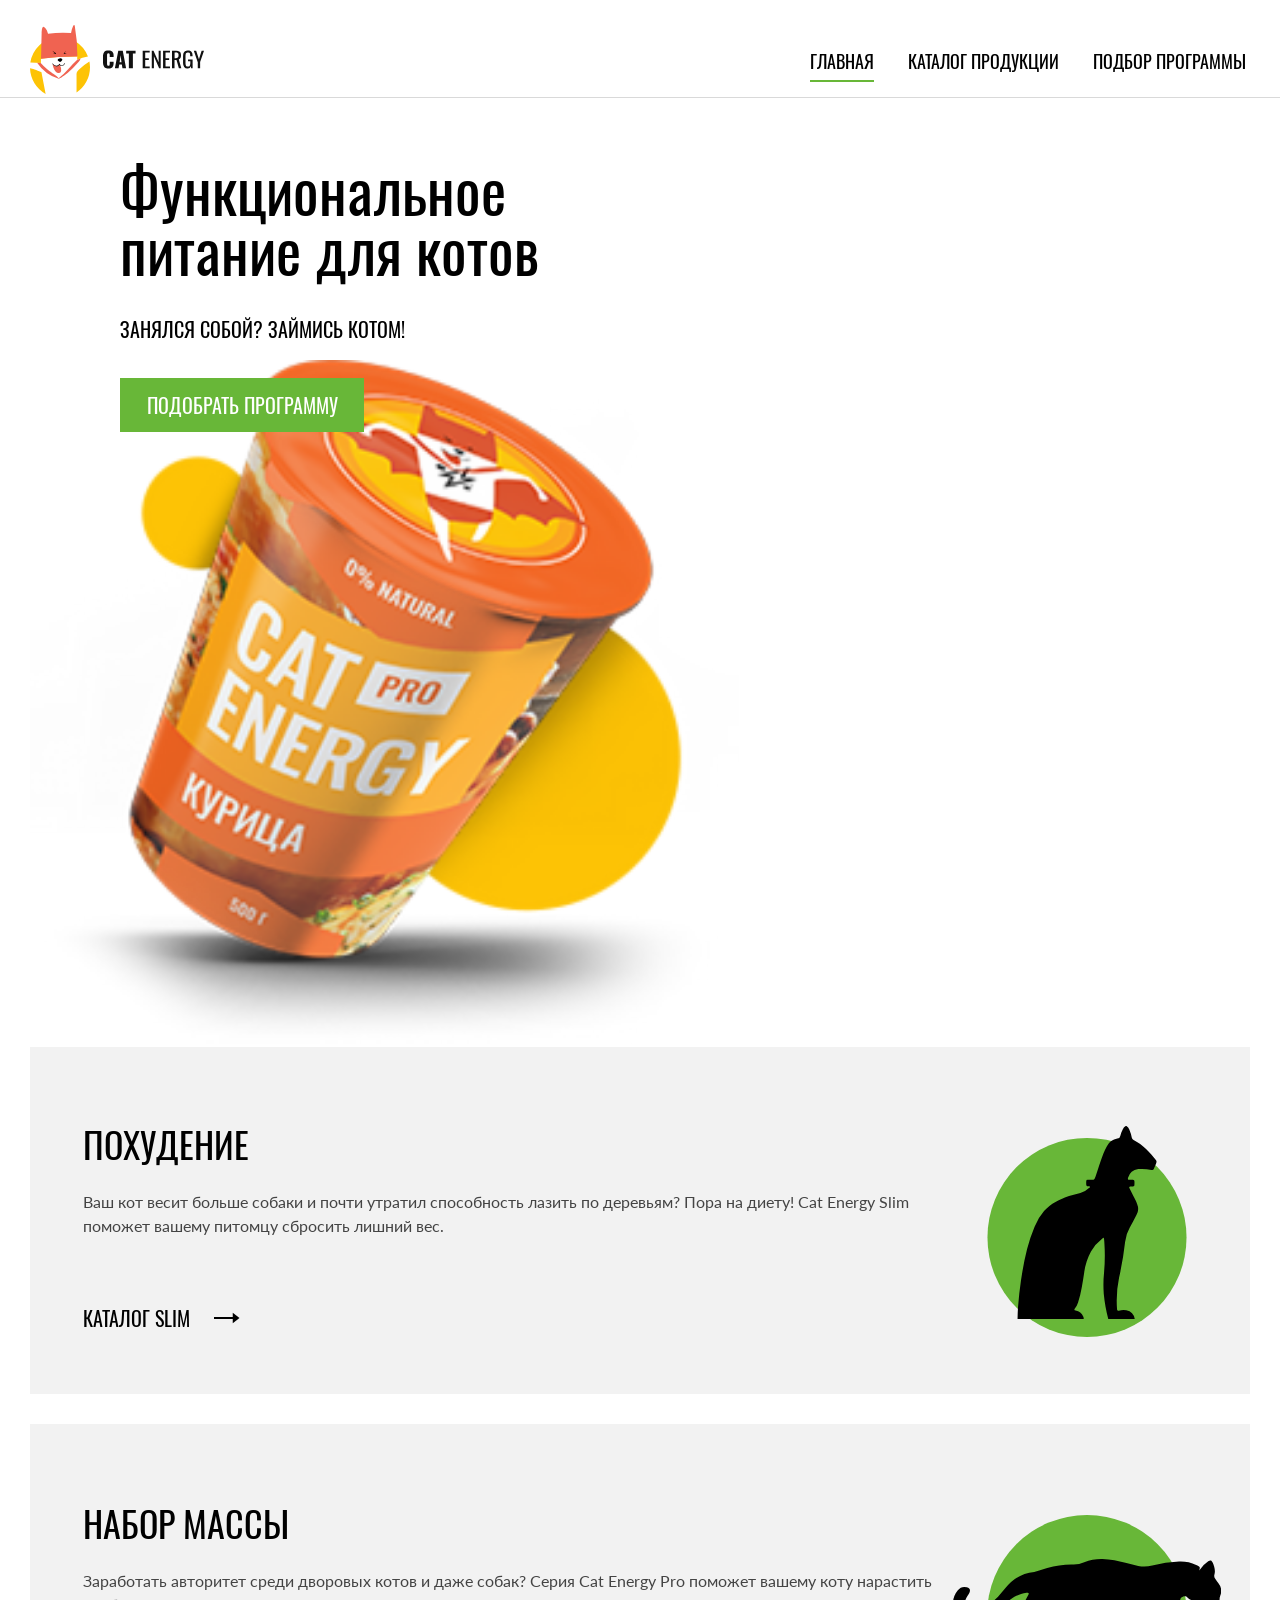
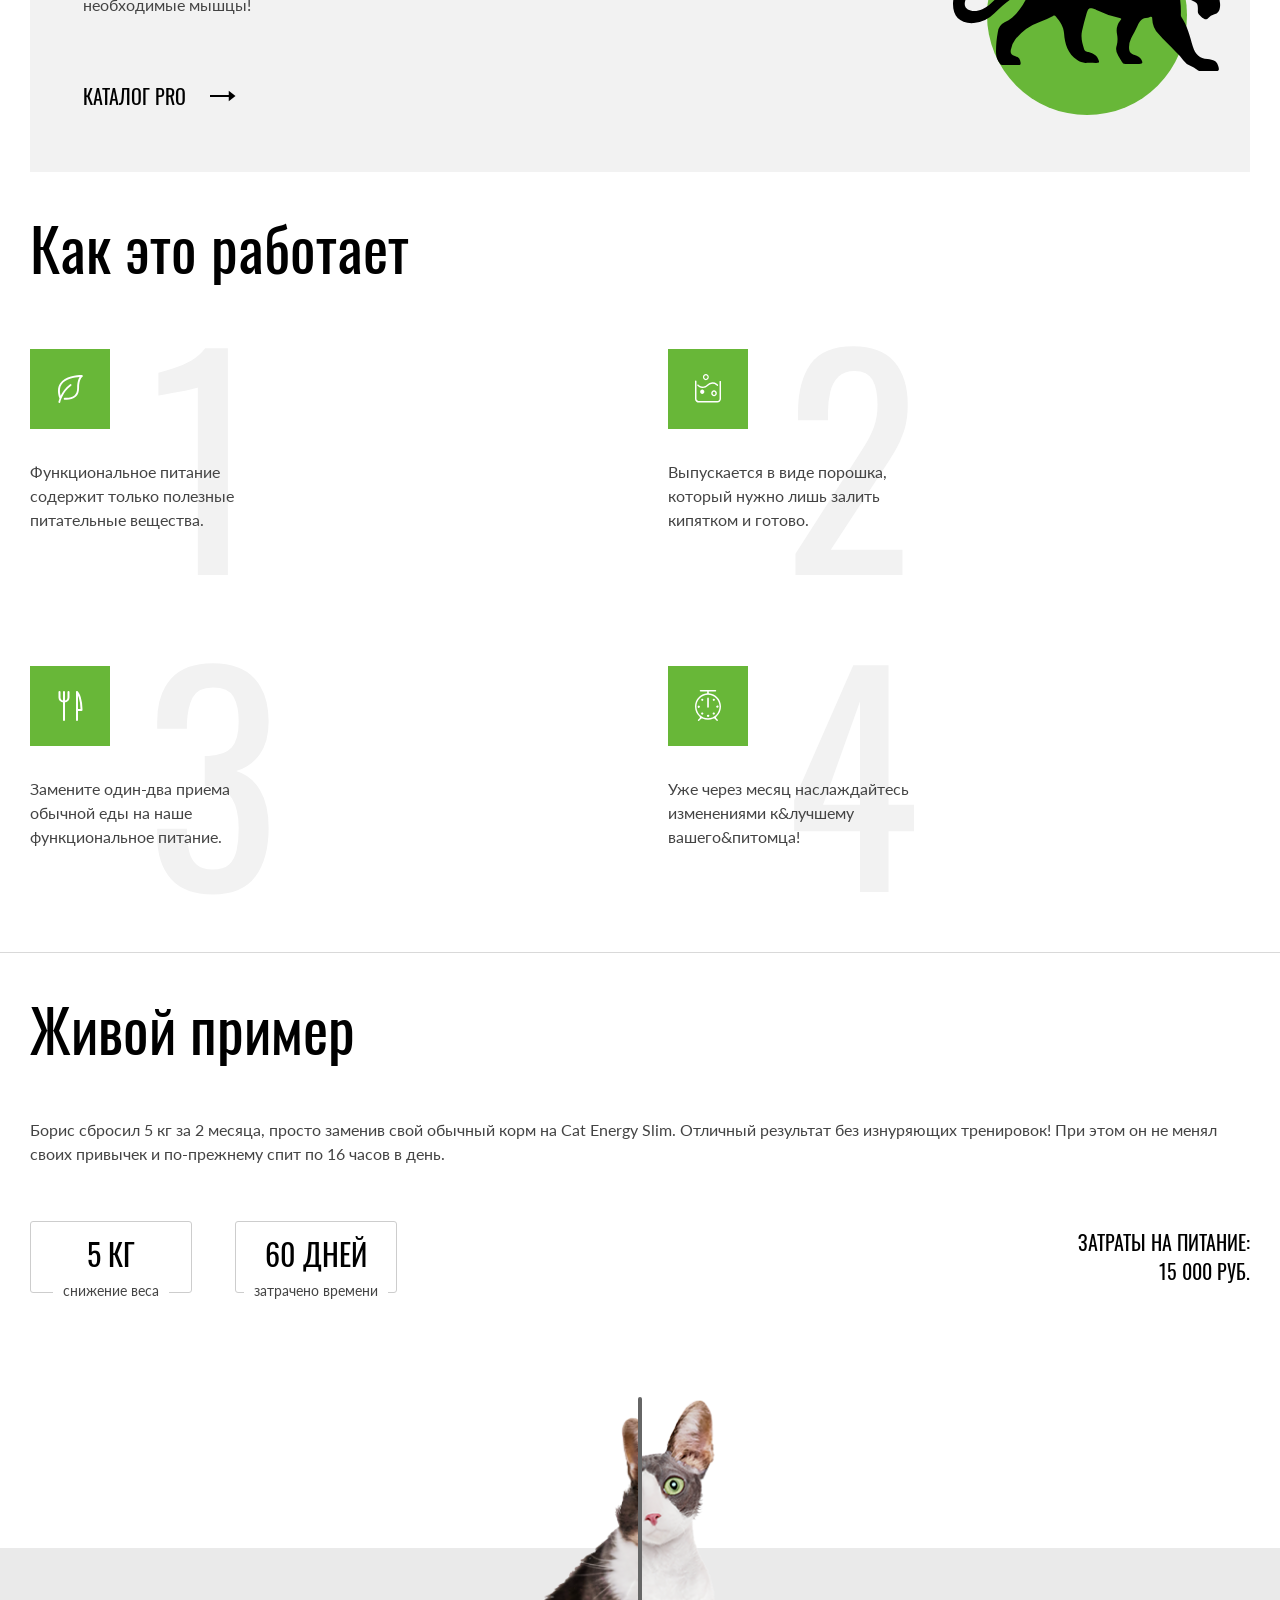
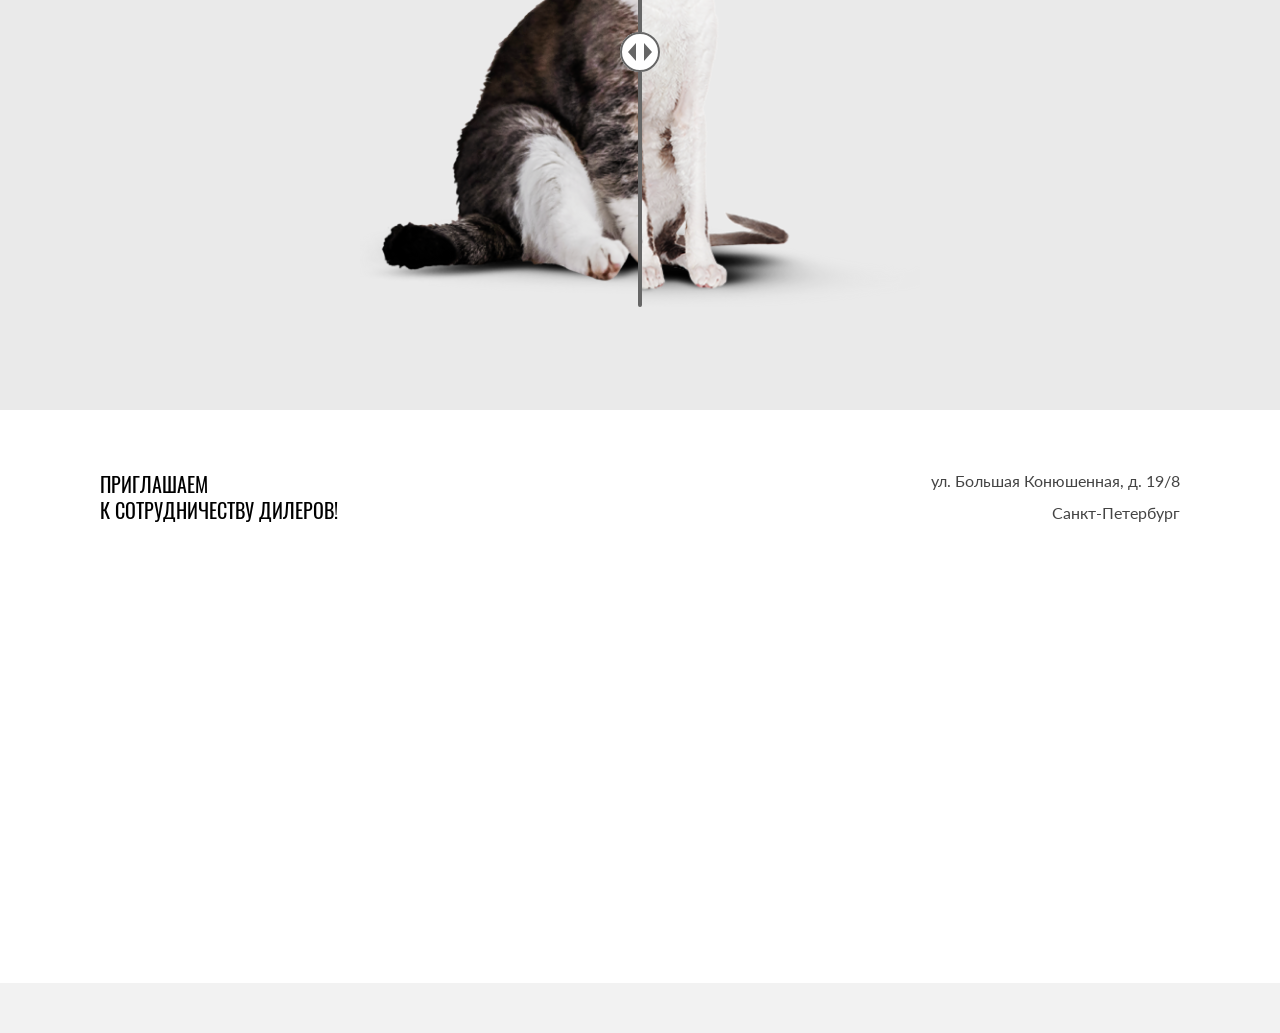
==== commit 5af3a1b6: "Deploying to gh-pages from @ kkurut/cat-energy@d895dea94fa56fe1831d397db1f83359029d038f 🚀" ====
--- a/index.html
+++ b/index.html
@@ -1 +1 @@
-<!DOCTYPE html><html class="page" lang="ru"><head><meta charset="UTF-8"><title>cat energy</title><meta name="viewport" content="width=device-width,initial-scale=1"><link rel="stylesheet" href="styles/styles.css"><link rel="icon" href="favicon32.ico"><link rel="icon" href="./favicons/favicon32.svg" type="image/svg+xml"><link rel="apple-touch-icon" href="./favicons/favicon152.png"><link rel="manifest" href="./manifest.webmanifest"><script src="scripts/index.js" defer="defer"></script><script src="https://api-maps.yandex.ru/2.1/?lang=ru_RU&amp;apikey=7cb638cc-69c9-4f0e-962b-23540dbcf2e9" defer="defer"></script><script src="scripts/castom-map.js" defer="defer"></script><script src="scripts/before-after.js" defer="defer"></script></head><body class="page__body"><header class="page-header background-cat background-cat--desktop"><div class="centering-wraper"><nav class="page-header__nav"><a class="page-header__logo logo" href="./index.html"><picture><source media="(min-width:1440px)" width="70" height="59" type="image/svg+xml" srcset="./images/logo-icon-desktop.svg"><source media="(min-width:768px)" width="60" height="50" type="image/svg+xml" srcset="./images/logo-icon-tablet.svg"><img class="logo__icon-mobile" alt="логотип иконка" width="33" height="38" src="./images/logo-icon-mobile.svg"></picture><picture><source media="(min-width: 1440px)" width="118" height="21" type="image/svg+xml" srcset="./images/logo-cat-energy-gray.svg"><source media="(min-width: 768px)" width="101" height="18" type="image/svg+xml" srcset="./images/logo-cat-energy-gray.svg"><img src="./images/logo-cat-energy.svg" alt="кэт енерджи" width="101" height="18"></picture></a><button class="page-header__burger-button" type="button"><span class="visually-hidden">кнокпа открытия меню</span></button> <button class="page-header__close-button page-header__close-button--special" type="button"><span class="visually-hidden">кнокпа закрытия меню</span></button><div class="page-header__nav-list"><ul class="page-header__list page-header__list--hide"><li class="page-header__list-item page-header__list-item--active"><a class="page-header__list-link page-header__list-link--pick" href="#">главная</a></li><li class="page-header__list-item"><a class="page-header__list-link" href="./catalog.html">Каталог продукции</a></li><li class="page-header__list-item"><a class="page-header__list-link" href="#">подбор программы</a></li></ul></div></nav></div></header><main class="page-main"><section class="promo background-cat background-cat--mobile"><div class="centering-wraper"><h1 class="promo__title title title--primari">Функциональное<br>питание для котов</h1><p class="promo__text">Занялся собой? Займись котом!</p><picture><source media="(min-width:1440px)" width="552" height="449" type="image/png" srcset="./images/promo-product-desktop@1x.png, ./images/promo-product-desktop@2x.png 2x"><source media="(min-width:768px)" width="709" type="image/png" height="609" srcset="./images/promo-product-tablet@1x.png, ./images/promo-product-tablet@2x.png 2x"><img class="promo__product" src="./images/promo-product-mobile@1x.png" alt="продукт кэт енерджи" width="280" height="270" srcset="./images/promo-product-mobile@2x.png 2x"></picture><a class="promo__link button button--primary" href="#">подобрать программу</a></div></section><section class="catalogs"><div class="centering-wraper"><div class="catalogs__catalog catalogs__catalog--cat"><h3 class="catalogs__title catalogs__title--cat">похудение</h3><p class="catalogs__text">Ваш кот весит больше собаки и почти утратил способность лазить по деревьям? Пора на диету! Cat Energy Slim поможет вашему питомцу сбросить лишний вес.</p><a class="catalogs__link" href="#">каталог slim</a></div><div class="catalogs__catalog catalogs__catalog--strong-cat"><h3 class="catalogs__title catalogs__title--strong-cat">набор массы</h3><p class="catalogs__text">Заработать авторитет среди дворовых котов и даже собак? Серия Cat Energy Pro поможет вашему коту нарастить необходимые мышцы!</p><a class="catalogs__link" href="#">каталог pro</a></div></div></section><section class="how-work"><div class="centering-wraper"><h2 class="how-work__title title title--primari">Как это работает</h2><ul class="how-work__stages"><li class="how-work__stage how-work__stage--one"><p class="how-work__stage-text how-work__stage-text--one">Функциональное питание содержит только полезные питательные вещества.</p><span class="how-work__stage-number how-work__stage-number--one">1</span></li><li class="how-work__stage how-work__stage--two"><p class="how-work__stage-text how-work__stage-text--two">Выпускается в виде порошка, который нужно лишь залить кипятком и готово.</p><span class="how-work__stage-number how-work__stage-number--two">2</span></li><li class="how-work__stage how-work__stage--three"><p class="how-work__stage-text how-work__stage-text--three">Замените один-два приема обычной еды на наше функциональное питание.</p><span class="how-work__stage-number how-work__stage-number--three">3</span></li><li class="how-work__stage how-work__stage--four"><p class="how-work__stage-text">Уже через месяц наслаждайтесь изменениями к лучшему вашего питомца!</p><span class="how-work__stage-number how-work__stage-number--four">4</span></li></ul></div></section><section class="example"><div class="centering-wraper"><div class="example__caption"><h2 class="example__title title title--primari">Живой пример</h2><p class="example__text">Борис сбросил 5 кг за 2 месяца, просто заменив свой обычный корм на Cat Energy Slim. Отличный результат без изнуряющих тренировок! При этом он не менял своих привычек и по-прежнему спит по 16 часов в день.</p><div class="example__info"><div class="example__info-primary"><p class="example__info-card example__info-card--weight"><span class="example__info-text">5 КГ</span> <span class="example__info-caption">снижение веса</span></p><p class="example__info-card example__info-card--date"><span class="example__info-text">60 ДНЕЙ</span> <span class="example__info-caption">затрачено времени</span></p></div><p class="example__info-secondary"><span class="example__info-price">Затраты на питание:</span> <span class="example__info-price">15 000 РУБ.</span></p></div></div><figure class="example__before-after before-after"><figcaption class="visually-hidden">Интерактивный пример до и после, с фотографиями кота</figcaption><picture><source width="560" height="512" media="(min-width: 768px)" srcset="./images/cat-before@1x.png, ./images/cat-before@2x.png 2x" type="image/png"><img class="before-after__before" width="280" height="256" src="./images/cat-before@1x.png" srcset="./images/cat-before@2x.png 2x" alt="Результат до, ленивый толстый кот" loading="lazy"></picture><picture><source width="560" height="512" media="(min-width: 768px)" srcset="./images/cat-after@1x.png, ./images/cat-after@2x.png 2x" type="image/png"><img class="before-after__after" width="280" height="256" src="./images/cat-after@1x.png" srcset="./images/cat-after@2x.png 2x" alt="Результат после, активный здоровый кот" loading="lazy"></picture><div class="before-after__button-wrapper"><button class="before-after__button" type="button"><span class="visually-hidden">Перемещать ползунок</span></button></div></figure></div></section><section class="address"><h3 class="visually-hidden">адрес</h3><div class="centering-wraper"><p class="address__text">приглашаем<br>к сотрудничеству дилеров!</p><address class="address__address"><span class="address__address-place">ул. Большая Конюшенная, д. 19/8</span> <span class="address__address-city">Санкт-Петербург</span></address></div><div class="map" id="map"></div></section></main><footer class="page-footer"><div class="centering-wraper"><ul class="page-footer__list"><li class="page-footer__item"><a class="page-footer__logo logo" href="./index.html"><img class="logo__cat-energy" src="./images/logo-cat-energy.svg" alt="логотип cat energy" width="128" height="24"> <span class="visually-hidden">логотип cat energy</span></a></li><li class="page-footer__item"><ul class="page-footer__social social-list"><li class="social-list__item"><a class="social-list__link social-list__link--vk" href="#"><span class="visually-hidden">ссылка вк</span></a></li><li class="social-list__item"><a class="social-list__link social-list__link--youtube" href="#"><span class="visually-hidden">ссылка ютуб</span></a></li><li class="social-list__item"><a class="social-list__link social-list__link--telegram" href="#"><span class="visually-hidden">ссылка телеграм</span></a></li></ul></li><li class="page-footer__item"><a class="html-academy" href="#"><p class="html-academy__text">HTML Academy</p></a></li></ul></div></footer></body></html>+<!DOCTYPE html><html class="page" lang="ru"><head><meta charset="UTF-8"><title>cat energy</title><meta name="viewport" content="width=device-width,initial-scale=1"><link rel="stylesheet" href="styles/styles.css"><link rel="icon" href="favicon32.ico"><link rel="icon" href="./favicons/favicon32.svg" type="image/svg+xml"><link rel="apple-touch-icon" href="./favicons/favicon152.png"><link rel="manifest" href="./manifest.webmanifest"><script src="scripts/index.js" defer="defer"></script><script src="https://api-maps.yandex.ru/2.1/?lang=ru_RU&amp;apikey=7cb638cc-69c9-4f0e-962b-23540dbcf2e9" defer="defer"></script><script src="scripts/castom-map.js" defer="defer"></script><script src="scripts/before-after.js" defer="defer"></script></head><body class="page__body"><header class="page-header background-cat background-cat--desktop"><div class="centering-wraper"><nav class="page-header__nav"><a class="page-header__logo logo" href="./index.html"><picture><source media="(min-width:1440px)" width="70" height="59" type="image/svg+xml" srcset="./images/logo-icon-desktop.svg"><source media="(min-width:768px)" width="60" height="50" type="image/svg+xml" srcset="./images/logo-icon-tablet.svg"><img class="logo__icon-mobile" alt="логотип иконка" width="33" height="38" src="./images/logo-icon-mobile.svg"></picture><picture><source media="(min-width: 1440px)" width="118" height="21" type="image/svg+xml" srcset="./images/logo-cat-energy-gray.svg"><source media="(min-width: 768px)" width="101" height="18" type="image/svg+xml" srcset="./images/logo-cat-energy-gray.svg"><img src="./images/logo-cat-energy.svg" alt="кэт енерджи" width="101" height="18"></picture></a><button class="page-header__burger-button" type="button"><span class="visually-hidden">кнокпа открытия меню</span></button> <button class="page-header__close-button page-header__close-button--special" type="button"><span class="visually-hidden">кнокпа закрытия меню</span></button><div class="page-header__nav-list"><ul class="page-header__list page-header__list--hide"><li class="page-header__list-item page-header__list-item--active"><a class="page-header__list-link page-header__list-link--pick" href="#">главная</a></li><li class="page-header__list-item"><a class="page-header__list-link" href="./catalog.html">Каталог продукции</a></li><li class="page-header__list-item"><a class="page-header__list-link" href="#">подбор программы</a></li></ul></div></nav></div></header><main class="page-main"><section class="promo background-cat background-cat--mobile"><div class="centering-wraper"><h1 class="promo__title title title--primari">Функциональное<br>питание для котов</h1><p class="promo__text">Занялся собой? Займись котом!</p><picture><source media="(min-width:1440px)" width="552" height="449" type="image/png" srcset="./images/promo-product-desktop@1x.png, ./images/promo-product-desktop@2x.png 2x"><source media="(min-width:768px)" width="709" type="image/png" height="609" srcset="./images/promo-product-tablet@1x.png, ./images/promo-product-tablet@2x.png 2x"><img class="promo__product" src="./images/promo-product-mobile@1x.png" alt="продукт кэт енерджи" width="280" height="270" srcset="./images/promo-product-mobile@2x.png 2x"></picture><a class="promo__link button button--primary" href="#">подобрать программу</a></div></section><section class="catalogs"><div class="centering-wraper"><div class="catalogs__catalog catalogs__catalog--cat"><h3 class="catalogs__title catalogs__title--cat">похудение</h3><p class="catalogs__text">Ваш кот весит больше собаки и почти утратил способность лазить по деревьям? Пора на диету! Cat Energy Slim поможет вашему питомцу сбросить лишний вес.</p><a class="catalogs__link" href="#">каталог slim</a></div><div class="catalogs__catalog catalogs__catalog--strong-cat"><h3 class="catalogs__title catalogs__title--strong-cat">набор массы</h3><p class="catalogs__text">Заработать авторитет среди дворовых котов и даже собак? Серия Cat Energy Pro поможет вашему коту нарастить необходимые мышцы!</p><a class="catalogs__link" href="#">каталог pro</a></div></div></section><section class="how-work"><div class="centering-wraper"><h2 class="how-work__title title title--primari">Как это работает</h2><ul class="how-work__stages"><li class="how-work__stage how-work__stage--one"><p class="how-work__stage-text how-work__stage-text--one">Функциональное питание содержит только полезные питательные вещества.</p><span class="how-work__stage-number how-work__stage-number--one">1</span></li><li class="how-work__stage how-work__stage--two"><p class="how-work__stage-text how-work__stage-text--two">Выпускается в виде порошка, который нужно лишь залить кипятком и готово.</p><span class="how-work__stage-number how-work__stage-number--two">2</span></li><li class="how-work__stage how-work__stage--three"><p class="how-work__stage-text how-work__stage-text--three">Замените один-два приема обычной еды на наше функциональное питание.</p><span class="how-work__stage-number how-work__stage-number--three">3</span></li><li class="how-work__stage how-work__stage--four"><p class="how-work__stage-text how-work__stage-text--four">Уже через месяц наслаждайтесь изменениями к&amp;лучшему вашего&amp;питомца!</p><span class="how-work__stage-number how-work__stage-number--four">4</span></li></ul></div></section><section class="example"><div class="centering-wraper"><div class="example__caption"><h2 class="example__title title title--primari">Живой пример</h2><p class="example__text">Борис сбросил 5 кг за 2 месяца, просто заменив свой обычный корм на Cat Energy Slim. Отличный результат без изнуряющих тренировок! При этом он не менял своих привычек и по-прежнему спит по 16 часов в день.</p><div class="example__info"><div class="example__info-primary"><p class="example__info-card example__info-card--weight"><span class="example__info-text">5 КГ</span> <span class="example__info-caption">снижение веса</span></p><p class="example__info-card example__info-card--date"><span class="example__info-text">60 ДНЕЙ</span> <span class="example__info-caption">затрачено времени</span></p></div><p class="example__info-secondary"><span class="example__info-price">Затраты на питание:</span> <span class="example__info-price">15 000 РУБ.</span></p></div></div><figure class="example__before-after before-after"><figcaption class="visually-hidden">Интерактивный пример до и после, с фотографиями кота</figcaption><picture><source width="560" height="512" media="(min-width: 768px)" srcset="./images/cat-before@1x.png, ./images/cat-before@2x.png 2x" type="image/png"><img class="before-after__before" width="280" height="256" src="./images/cat-before@1x.png" srcset="./images/cat-before@2x.png 2x" alt="Результат до, ленивый толстый кот" loading="lazy"></picture><picture><source width="560" height="512" media="(min-width: 768px)" srcset="./images/cat-after@1x.png, ./images/cat-after@2x.png 2x" type="image/png"><img class="before-after__after" width="280" height="256" src="./images/cat-after@1x.png" srcset="./images/cat-after@2x.png 2x" alt="Результат после, активный здоровый кот" loading="lazy"></picture><div class="before-after__button-wrapper"><button class="before-after__button" type="button"><span class="visually-hidden">Перемещать ползунок</span></button></div></figure></div></section><section class="address"><h3 class="visually-hidden">адрес</h3><div class="centering-wraper"><p class="address__text">приглашаем<br>к сотрудничеству дилеров!</p><address class="address__address"><span class="address__address-place">ул. Большая Конюшенная, д. 19/8</span> <span class="address__address-city">Санкт-Петербург</span></address></div><div class="map" id="map"></div></section></main><footer class="page-footer"><div class="centering-wraper"><ul class="page-footer__list"><li class="page-footer__item"><a class="page-footer__logo logo" href="./index.html"><img class="logo__cat-energy" src="./images/logo-cat-energy.svg" alt="логотип cat energy" width="128" height="24"> <span class="visually-hidden">логотип cat energy</span></a></li><li class="page-footer__item"><ul class="page-footer__social social-list"><li class="social-list__item"><a class="social-list__link social-list__link--vk" href="#"><span class="visually-hidden">ссылка вк</span></a></li><li class="social-list__item"><a class="social-list__link social-list__link--youtube" href="#"><span class="visually-hidden">ссылка ютуб</span></a></li><li class="social-list__item"><a class="social-list__link social-list__link--telegram" href="#"><span class="visually-hidden">ссылка телеграм</span></a></li></ul></li><li class="page-footer__item"><a class="html-academy" href="#"><p class="html-academy__text">HTML Academy</p></a></li></ul></div></footer></body></html>
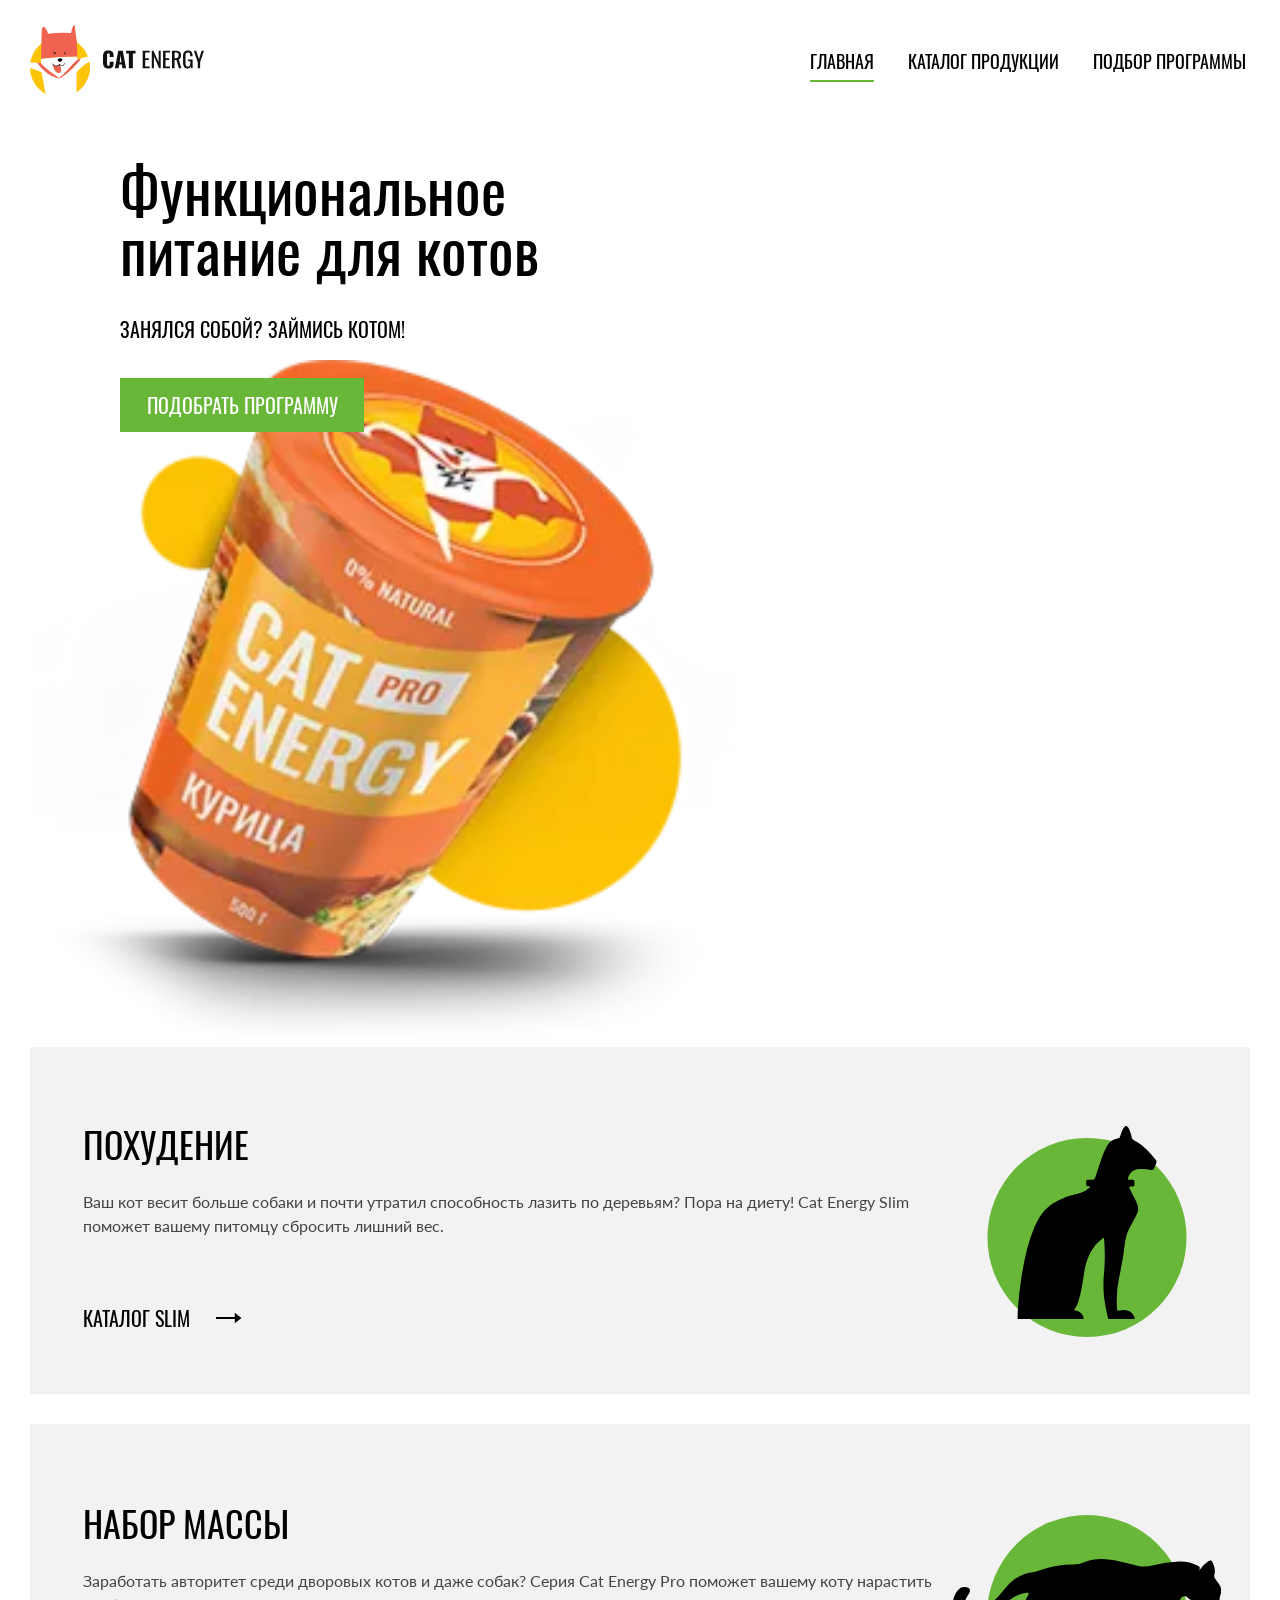
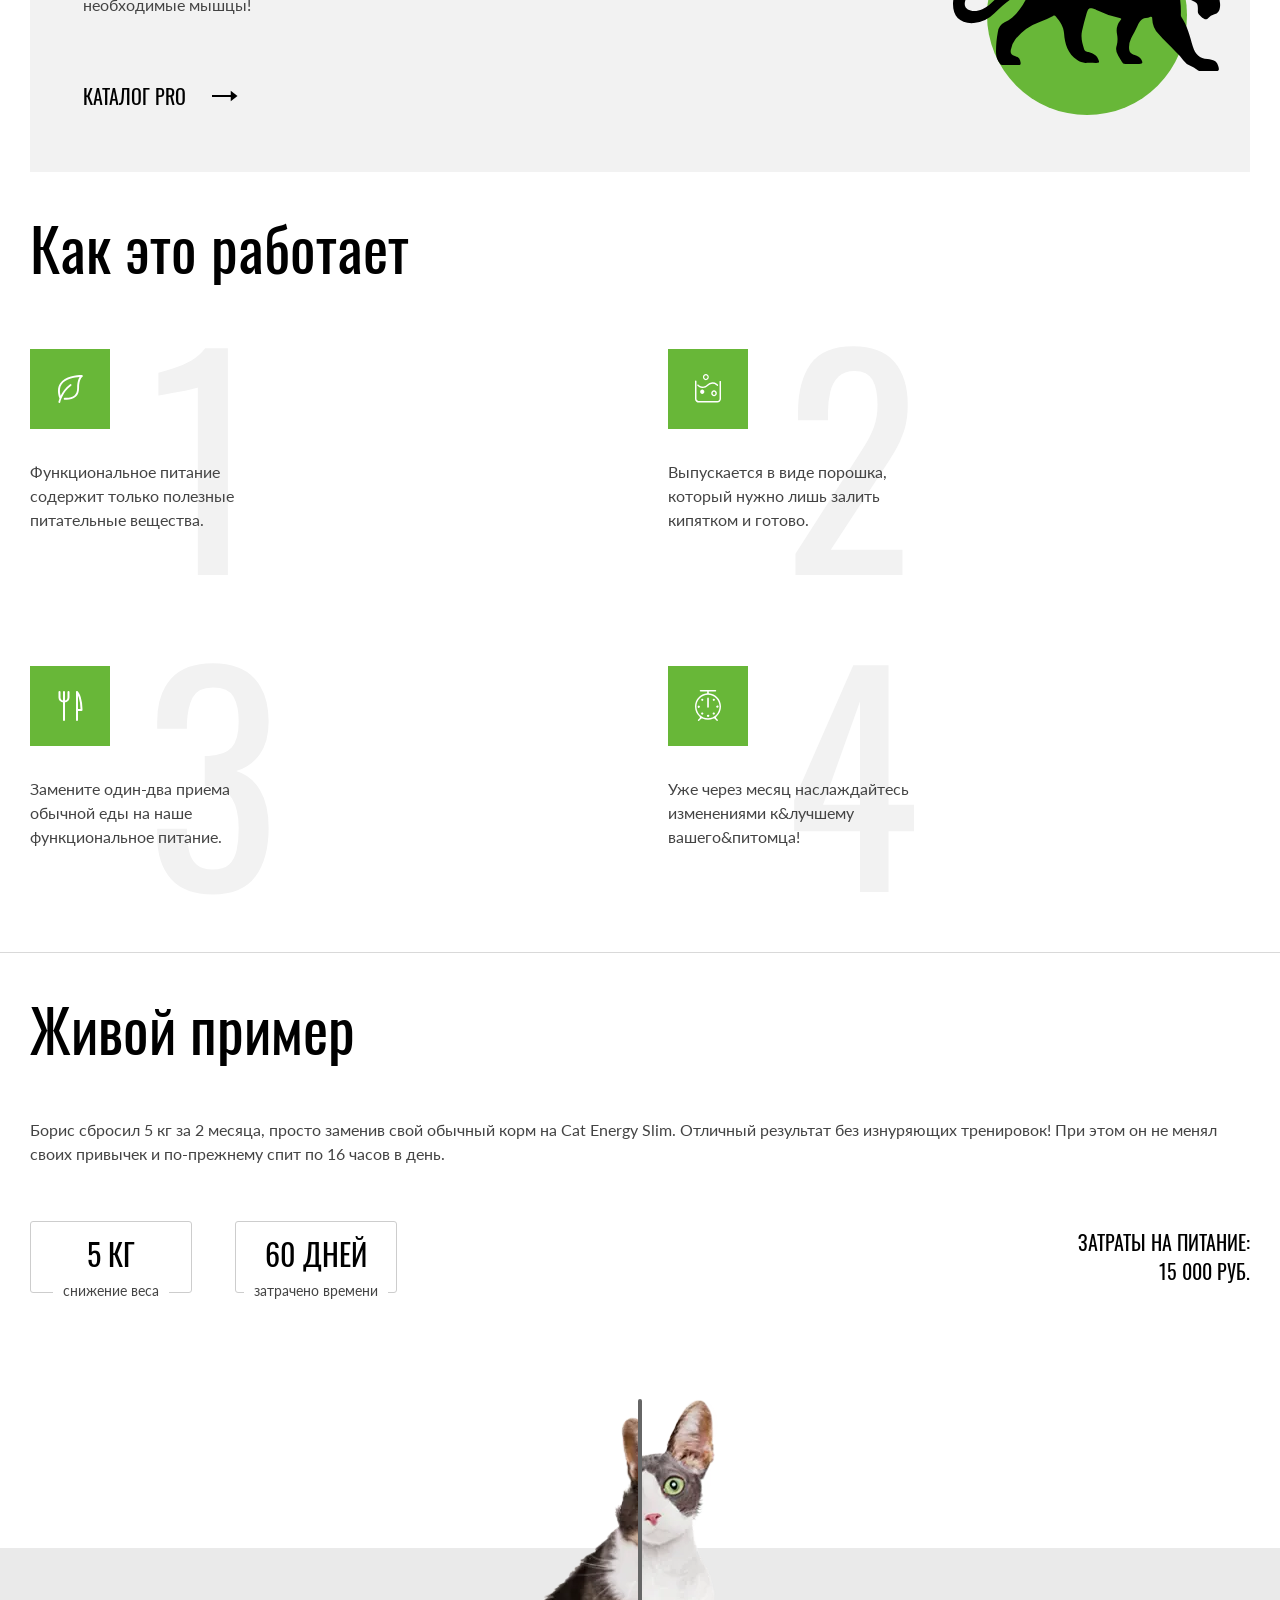
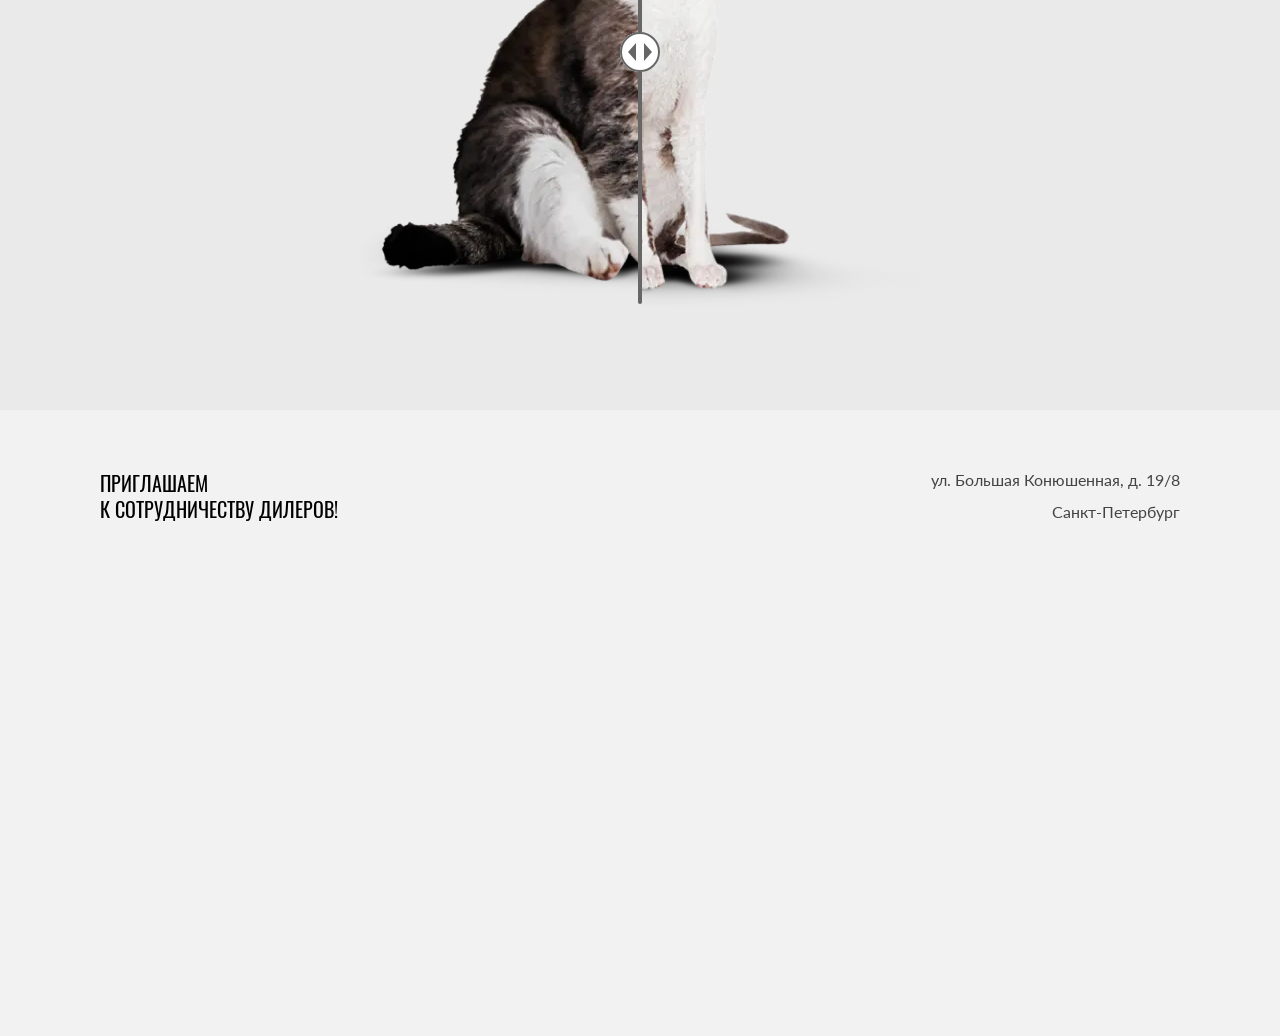
==== commit 39eef6db: "Deploying to gh-pages from @ kkurut/cat-energy@d5cace86b90c147f5a9f074d0bc9869a5eabbe26 🚀" ====
--- a/index.html
+++ b/index.html
@@ -1 +1 @@
-<!DOCTYPE html><html class="page" lang="ru"><head><meta charset="UTF-8"><title>cat energy</title><meta name="viewport" content="width=device-width,initial-scale=1"><link rel="stylesheet" href="styles/styles.css"><link rel="icon" href="favicon32.ico"><link rel="icon" href="./favicons/favicon32.svg" type="image/svg+xml"><link rel="apple-touch-icon" href="./favicons/favicon152.png"><link rel="manifest" href="./manifest.webmanifest"><script src="scripts/index.js" defer="defer"></script><script src="https://api-maps.yandex.ru/2.1/?lang=ru_RU&amp;apikey=7cb638cc-69c9-4f0e-962b-23540dbcf2e9" defer="defer"></script><script src="scripts/castom-map.js" defer="defer"></script><script src="scripts/before-after.js" defer="defer"></script></head><body class="page__body"><header class="page-header background-cat background-cat--desktop"><div class="centering-wraper"><nav class="page-header__nav"><a class="page-header__logo logo" href="./index.html"><picture><source media="(min-width:1440px)" width="70" height="59" type="image/svg+xml" srcset="./images/logo-icon-desktop.svg"><source media="(min-width:768px)" width="60" height="50" type="image/svg+xml" srcset="./images/logo-icon-tablet.svg"><img class="logo__icon-mobile" alt="логотип иконка" width="33" height="38" src="./images/logo-icon-mobile.svg"></picture><picture><source media="(min-width: 1440px)" width="118" height="21" type="image/svg+xml" srcset="./images/logo-cat-energy-gray.svg"><source media="(min-width: 768px)" width="101" height="18" type="image/svg+xml" srcset="./images/logo-cat-energy-gray.svg"><img src="./images/logo-cat-energy.svg" alt="кэт енерджи" width="101" height="18"></picture></a><button class="page-header__burger-button" type="button"><span class="visually-hidden">кнокпа открытия меню</span></button> <button class="page-header__close-button page-header__close-button--special" type="button"><span class="visually-hidden">кнокпа закрытия меню</span></button><div class="page-header__nav-list"><ul class="page-header__list page-header__list--hide"><li class="page-header__list-item page-header__list-item--active"><a class="page-header__list-link page-header__list-link--pick" href="#">главная</a></li><li class="page-header__list-item"><a class="page-header__list-link" href="./catalog.html">Каталог продукции</a></li><li class="page-header__list-item"><a class="page-header__list-link" href="#">подбор программы</a></li></ul></div></nav></div></header><main class="page-main"><section class="promo background-cat background-cat--mobile"><div class="centering-wraper"><h1 class="promo__title title title--primari">Функциональное<br>питание для котов</h1><p class="promo__text">Занялся собой? Займись котом!</p><picture><source media="(min-width:1440px)" width="552" height="449" type="image/png" srcset="./images/promo-product-desktop@1x.png, ./images/promo-product-desktop@2x.png 2x"><source media="(min-width:768px)" width="709" type="image/png" height="609" srcset="./images/promo-product-tablet@1x.png, ./images/promo-product-tablet@2x.png 2x"><img class="promo__product" src="./images/promo-product-mobile@1x.png" alt="продукт кэт енерджи" width="280" height="270" srcset="./images/promo-product-mobile@2x.png 2x"></picture><a class="promo__link button button--primary" href="#">подобрать программу</a></div></section><section class="catalogs"><div class="centering-wraper"><div class="catalogs__catalog catalogs__catalog--cat"><h3 class="catalogs__title catalogs__title--cat">похудение</h3><p class="catalogs__text">Ваш кот весит больше собаки и почти утратил способность лазить по деревьям? Пора на диету! Cat Energy Slim поможет вашему питомцу сбросить лишний вес.</p><a class="catalogs__link" href="#">каталог slim</a></div><div class="catalogs__catalog catalogs__catalog--strong-cat"><h3 class="catalogs__title catalogs__title--strong-cat">набор массы</h3><p class="catalogs__text">Заработать авторитет среди дворовых котов и даже собак? Серия Cat Energy Pro поможет вашему коту нарастить необходимые мышцы!</p><a class="catalogs__link" href="#">каталог pro</a></div></div></section><section class="how-work"><div class="centering-wraper"><h2 class="how-work__title title title--primari">Как это работает</h2><ul class="how-work__stages"><li class="how-work__stage how-work__stage--one"><p class="how-work__stage-text how-work__stage-text--one">Функциональное питание содержит только полезные питательные вещества.</p><span class="how-work__stage-number how-work__stage-number--one">1</span></li><li class="how-work__stage how-work__stage--two"><p class="how-work__stage-text how-work__stage-text--two">Выпускается в виде порошка, который нужно лишь залить кипятком и готово.</p><span class="how-work__stage-number how-work__stage-number--two">2</span></li><li class="how-work__stage how-work__stage--three"><p class="how-work__stage-text how-work__stage-text--three">Замените один-два приема обычной еды на наше функциональное питание.</p><span class="how-work__stage-number how-work__stage-number--three">3</span></li><li class="how-work__stage how-work__stage--four"><p class="how-work__stage-text how-work__stage-text--four">Уже через месяц наслаждайтесь изменениями к&amp;лучшему вашего&amp;питомца!</p><span class="how-work__stage-number how-work__stage-number--four">4</span></li></ul></div></section><section class="example"><div class="centering-wraper"><div class="example__caption"><h2 class="example__title title title--primari">Живой пример</h2><p class="example__text">Борис сбросил 5 кг за 2 месяца, просто заменив свой обычный корм на Cat Energy Slim. Отличный результат без изнуряющих тренировок! При этом он не менял своих привычек и по-прежнему спит по 16 часов в день.</p><div class="example__info"><div class="example__info-primary"><p class="example__info-card example__info-card--weight"><span class="example__info-text">5 КГ</span> <span class="example__info-caption">снижение веса</span></p><p class="example__info-card example__info-card--date"><span class="example__info-text">60 ДНЕЙ</span> <span class="example__info-caption">затрачено времени</span></p></div><p class="example__info-secondary"><span class="example__info-price">Затраты на питание:</span> <span class="example__info-price">15 000 РУБ.</span></p></div></div><figure class="example__before-after before-after"><figcaption class="visually-hidden">Интерактивный пример до и после, с фотографиями кота</figcaption><picture><source width="560" height="512" media="(min-width: 768px)" srcset="./images/cat-before@1x.png, ./images/cat-before@2x.png 2x" type="image/png"><img class="before-after__before" width="280" height="256" src="./images/cat-before@1x.png" srcset="./images/cat-before@2x.png 2x" alt="Результат до, ленивый толстый кот" loading="lazy"></picture><picture><source width="560" height="512" media="(min-width: 768px)" srcset="./images/cat-after@1x.png, ./images/cat-after@2x.png 2x" type="image/png"><img class="before-after__after" width="280" height="256" src="./images/cat-after@1x.png" srcset="./images/cat-after@2x.png 2x" alt="Результат после, активный здоровый кот" loading="lazy"></picture><div class="before-after__button-wrapper"><button class="before-after__button" type="button"><span class="visually-hidden">Перемещать ползунок</span></button></div></figure></div></section><section class="address"><h3 class="visually-hidden">адрес</h3><div class="centering-wraper"><p class="address__text">приглашаем<br>к сотрудничеству дилеров!</p><address class="address__address"><span class="address__address-place">ул. Большая Конюшенная, д. 19/8</span> <span class="address__address-city">Санкт-Петербург</span></address></div><div class="map" id="map"></div></section></main><footer class="page-footer"><div class="centering-wraper"><ul class="page-footer__list"><li class="page-footer__item"><a class="page-footer__logo logo" href="./index.html"><img class="logo__cat-energy" src="./images/logo-cat-energy.svg" alt="логотип cat energy" width="128" height="24"> <span class="visually-hidden">логотип cat energy</span></a></li><li class="page-footer__item"><ul class="page-footer__social social-list"><li class="social-list__item"><a class="social-list__link social-list__link--vk" href="#"><span class="visually-hidden">ссылка вк</span></a></li><li class="social-list__item"><a class="social-list__link social-list__link--youtube" href="#"><span class="visually-hidden">ссылка ютуб</span></a></li><li class="social-list__item"><a class="social-list__link social-list__link--telegram" href="#"><span class="visually-hidden">ссылка телеграм</span></a></li></ul></li><li class="page-footer__item"><a class="html-academy" href="#"><p class="html-academy__text">HTML Academy</p></a></li></ul></div></footer></body></html>+<!DOCTYPE html><html class="page" lang="ru"><head><meta charset="UTF-8"><title>cat energy</title><meta name="viewport" content="width=device-width,initial-scale=1"><link rel="stylesheet" href="styles/styles.css"><link rel="icon" href="favicon32.ico"><link rel="icon" href="./favicons/favicon32.svg" type="image/svg+xml"><link rel="apple-touch-icon" href="./favicons/favicon152.png"><link rel="manifest" href="./manifest.webmanifest"><script src="scripts/index.js" defer="defer"></script><script src="https://api-maps.yandex.ru/2.1/?lang=ru_RU&amp;apikey=7cb638cc-69c9-4f0e-962b-23540dbcf2e9" defer="defer"></script><script src="scripts/castom-map.js" defer="defer"></script><script src="scripts/before-after.js" defer="defer"></script></head><body class="page__body"><header class="page-header background-cat background-cat--desktop"><div class="centering-wrapper"><nav class="page-header__nav"><a class="page-header__logo logo" href="./index.html"><picture><source media="(min-width:1440px)" width="70" height="59" type="image/svg+xml" srcset="./images/logo-icon-desktop.svg"><source media="(min-width:768px)" width="60" height="50" type="image/svg+xml" srcset="./images/logo-icon-tablet.svg"><img class="logo__icon-mobile" alt="логотип иконка" width="33" height="38" src="./images/logo-icon-mobile.svg"></picture><picture><source media="(min-width: 1440px)" width="118" height="21" type="image/svg+xml" srcset="./images/logo-cat-energy-gray.svg"><source media="(min-width: 768px)" width="101" height="18" type="image/svg+xml" srcset="./images/logo-cat-energy-gray.svg"><img src="./images/logo-cat-energy.svg" alt="кэт енерджи" width="101" height="18"></picture></a><button class="page-header__burger-button" type="button"><span class="visually-hidden">кнокпа открытия меню</span></button> <button class="page-header__close-button page-header__close-button--special" type="button"><span class="visually-hidden">кнокпа закрытия меню</span></button><div class="page-header__nav-list"><ul class="page-header__list page-header__list--hide"><li class="page-header__list-item page-header__list-item--active"><a class="page-header__list-link page-header__list-link--pick" href="#">главная</a></li><li class="page-header__list-item"><a class="page-header__list-link" href="./catalog.html">Каталог продукции</a></li><li class="page-header__list-item"><a class="page-header__list-link" href="#">подбор программы</a></li></ul></div></nav></div></header><main class="page-main"><section class="promo background-cat background-cat--mobile"><div class="centering-wrapper"><h1 class="promo__title title title--primari">Функциональное<br>питание для котов</h1><p class="promo__text">Занялся собой? Займись котом!</p><picture><source media="(min-width:1440px)" width="552" height="449" type="image/webp" srcset="./images/promo-product-desktop@1x.webp, ./images/promo-product-desktop@2x.webp 2x"><source media="(min-width:768px)" width="709" type="image/webp" height="609" srcset="./images/promo-product-tablet@1x.webp, ./images/promo-product-tablet@2x.webp 2x"><source width="280" type="image/webp" height="270" srcset="./images/promo-product-mobile@1x.webp, ./images/promo-product-mobile@2x.webp 2x"><source media="(min-width:1440px)" width="552" height="449" type="image/png" srcset="./images/promo-product-desktop@1x.png, ./images/promo-product-desktop@2x.png 2x"><source media="(min-width:768px)" width="709" type="image/png" height="609" srcset="./images/promo-product-tablet@1x.png, ./images/promo-product-tablet@2x.png 2x"><img class="promo__product" src="./images/promo-product-mobile@1x.png" alt="продукт кэт енерджи" width="280" height="270" srcset="./images/promo-product-mobile@2x.png 2x"></picture><a class="promo__link button button--primary" href="#">подобрать программу</a></div></section><section class="catalogs"><div class="centering-wrapper"><div class="catalogs__catalog catalogs__catalog--cat"><h3 class="catalogs__title catalogs__title--cat">похудение</h3><p class="catalogs__text">Ваш кот весит больше собаки и почти утратил способность лазить по деревьям? Пора на диету! Cat Energy Slim поможет вашему питомцу сбросить лишний вес.</p><a class="catalogs__link" href="#">каталог slim</a></div><div class="catalogs__catalog catalogs__catalog--strong-cat"><h3 class="catalogs__title catalogs__title--strong-cat">набор массы</h3><p class="catalogs__text">Заработать авторитет среди дворовых котов и даже собак? Серия Cat Energy Pro поможет вашему коту нарастить необходимые мышцы!</p><a class="catalogs__link" href="#">каталог pro</a></div></div></section><section class="how-work"><div class="centering-wrapper"><h2 class="how-work__title title title--primari">Как это работает</h2><ul class="how-work__stages"><li class="how-work__stage how-work__stage--one"><p class="how-work__stage-text how-work__stage-text--one">Функциональное питание содержит только полезные питательные вещества.</p><span class="how-work__stage-number how-work__stage-number--one">1</span></li><li class="how-work__stage how-work__stage--two"><p class="how-work__stage-text how-work__stage-text--two">Выпускается в виде порошка, который нужно лишь залить кипятком и готово.</p><span class="how-work__stage-number how-work__stage-number--two">2</span></li><li class="how-work__stage how-work__stage--three"><p class="how-work__stage-text how-work__stage-text--three">Замените один-два приема обычной еды на наше функциональное питание.</p><span class="how-work__stage-number how-work__stage-number--three">3</span></li><li class="how-work__stage how-work__stage--four"><p class="how-work__stage-text how-work__stage-text--four">Уже через месяц наслаждайтесь изменениями к&amp;лучшему вашего&amp;питомца!</p><span class="how-work__stage-number how-work__stage-number--four">4</span></li></ul></div></section><section class="example"><div class="centering-wrapper"><div class="example__caption"><h2 class="example__title title title--primari">Живой пример</h2><p class="example__text">Борис сбросил 5 кг за 2 месяца, просто заменив свой обычный корм на Cat Energy Slim. Отличный результат без изнуряющих тренировок! При этом он не менял своих привычек и по-прежнему спит по 16 часов в день.</p><div class="example__info"><div class="example__info-primary"><p class="example__info-card example__info-card--weight"><span class="example__info-text">5 КГ</span> <span class="example__info-caption">снижение веса</span></p><p class="example__info-card example__info-card--date"><span class="example__info-text">60 ДНЕЙ</span> <span class="example__info-caption">затрачено времени</span></p></div><p class="example__info-secondary"><span class="example__info-price">Затраты на питание:</span> <span class="example__info-price">15 000 РУБ.</span></p></div></div><figure class="example__before-after before-after"><figcaption class="visually-hidden">Интерактивный пример до и после, с фотографиями кота</figcaption><picture><source width="560" height="512" media="(min-width: 768px)" srcset="./images/cat-before@1x.webp, ./images/cat-before@2x.webp 2x" type="image/webp"><source width="280" height="256" srcset="./images/cat-before@1x.webp, ./images/cat-before@2x.webp 2x" type="image/webp"><source width="560" height="512" media="(min-width: 768px)" srcset="./images/cat-before@1x.png, ./images/cat-before@2x.png 2x" type="image/png"><img class="before-after__before" width="280" height="256" src="./images/cat-before@1x.png" srcset="./images/cat-before@2x.png 2x" alt="Результат до, ленивый толстый кот" loading="lazy"></picture><picture><source width="560" height="512" media="(min-width: 768px)" srcset="./images/cat-after@1x.webp, ./images/cat-after@2x.webp 2x" type="image/webp"><source width="280" height="256" srcset="./images/cat-after@1x.webp, ./images/cat-after@2x.webp 2x" type="image/webp"><img class="before-after__after" width="280" height="256" src="./images/cat-after@1x.png" srcset="./images/cat-after@2x.png 2x" alt="Результат после, активный здоровый кот" loading="lazy"></picture><div class="before-after__button-wrapper"><button class="before-after__button" type="button"><span class="visually-hidden">Перемещать ползунок</span></button></div></figure></div></section><section class="address"><h3 class="visually-hidden">адрес</h3><div class="centering-wrapper"><p class="address__text">приглашаем<br>к сотрудничеству дилеров!</p><address class="address__address"><span class="address__address-place">ул. Большая Конюшенная, д. 19/8</span> <span class="address__address-city">Санкт-Петербург</span></address></div><div class="map" id="map"></div></section></main><footer class="page-footer"><div class="centering-wrapper"><ul class="page-footer__list"><li class="page-footer__item"><a class="page-footer__logo logo" href="./index.html"><img class="logo__cat-energy" src="./images/logo-cat-energy.svg" alt="логотип cat energy" width="128" height="24" loading="lazy"> <span class="visually-hidden">логотип cat energy</span></a></li><li class="page-footer__item"><ul class="page-footer__social social-list"><li class="social-list__item"><a class="social-list__link social-list__link--vk" href="#"><span class="visually-hidden">ссылка вк</span></a></li><li class="social-list__item"><a class="social-list__link social-list__link--youtube" href="#"><span class="visually-hidden">ссылка ютуб</span></a></li><li class="social-list__item"><a class="social-list__link social-list__link--telegram" href="#"><span class="visually-hidden">ссылка телеграм</span></a></li></ul></li><li class="page-footer__item"><a class="html-academy" href="#"><p class="html-academy__text">HTML Academy</p></a></li></ul></div></footer></body></html>
--- a/styles/styles.css
+++ b/styles/styles.css
@@ -1 +1 @@
-*,:before,:after{box-sizing:border-box}img{object-fit:contain;max-width:100%;height:auto}body{color:#000;margin:0;font-family:oswald,sans-serif;font-size:16px;font-style:normal;font-weight:400;line-height:20px}@font-face{font-family:lato;font-weight:400;font-style:normal;font-display:swap;src:url(../fonts/lato/Lato-Regular.woff2)format("woff2")}@font-face{font-family:oswald;font-weight:400;font-style:normal;font-display:swap;src:url(../fonts/oswald/oswaldregular.woff2)format("woff2")}.page-header{background-color:#fff;justify-content:center;min-height:39px;display:flex;position:relative}.page-header .centering-wraper{margin:12px 20px}@media (width>=768px) and (width<=1440px){.page-header .centering-wraper{margin:25px 30px 0}}@media (width>=1440px){.page-header .centering-wraper{margin:55px 110px 0}}.page-header:after{content:"";background-color:#d9d9d9;width:100%;height:1px;display:block;position:absolute;bottom:-1px}.page-header__logo{grid-area:logo;justify-content:space-between;align-items:center;width:98%;display:flex}.page-header__nav{grid-template-areas:"logo btn""nav nav";align-items:center;display:grid}.page-header__list{z-index:2;background-color:#fff;grid-area:nav;width:100%;margin:0;padding:0;list-style:none;position:absolute;top:100%;left:0;right:0}.page-header__list--hide{display:none}.page-header__list-item{border-bottom:1px solid #e6e6e6}.page-header__list-item:first-child{border-top:1px solid #e6e6e6}.page-header__list-link{color:#000;text-transform:uppercase;justify-content:center;width:100%;padding:22px 50px 24px;font-size:20px;line-height:20px;text-decoration:none;display:flex}.page-header__burger-button{background-color:#0000;background-image:url(../icons/stack.svg#burger-btn);border:none;grid-area:btn;justify-self:end;width:24px;height:24px;margin-top:-3px}.page-header__burger-button--special{display:none}.page-header__close-button{background-color:#0000;background-image:url(../icons/stack.svg#close-menu-btn);border:none;grid-area:btn;justify-self:end;width:24px;height:24px;margin-top:-3px}.page-header__close-button--special{display:none}@media (width>=768px){.page-header{background:0 0}.page-header__nav{justify-content:space-between;align-items:center;display:flex}.page-header__list{background-color:#0000;gap:34px;margin:0 4px 0 0;padding:0;list-style:none;position:static}.page-header__list--hide{display:flex}.page-header__list-link{padding:0;font-size:18px;line-height:24px}.page-header__list-link--pick{pointer-events:none}.page-header__list-item{border:none;padding:0;position:relative}.page-header__list-item:first-child{border:none}.page-header__list-item--active:after{content:"";background-color:#68b738;width:100%;height:2px;display:inline-block;position:absolute;bottom:-9px;left:0}.page-header__logo{gap:13px;width:auto;min-width:174px}.page-header__burger-button,.page-header__close-button{display:none}}@media (width>=1440px){.page-header__list{gap:33px;margin-right:2px}.page-header__list-link{color:#fff;font-size:20px}.page-header__list-item--active:after{background-color:#fff;width:96%;bottom:-11px;left:2px}.page-header__logo{gap:14px;min-width:202px}}.page-footer{background-color:#f2f2f2;justify-content:center;padding:40px 0;display:flex}.page-footer__list{margin:0;padding:0;list-style:none}.page-footer__item{padding:20px 0;position:relative}.page-footer__item:after{content:"";background-color:#d9d9d9;width:100%;height:1px;display:block;position:absolute;bottom:0}.page-footer__item:first-child{padding-top:0}.page-footer__item:last-child{padding-bottom:0}.page-footer__item:last-child:after{display:none}.page-footer__logo,.page-footer__social{justify-content:center;display:flex}@media (width>=768px){.page-footer{padding:55px 0}.page-footer .social-list{transform:translate(17px,1px)}.page-footer__list{justify-content:space-between;display:flex}.page-footer__item{align-items:center;padding:0;display:flex}.page-footer__item:after{display:none}}@media (width>=1440px){.page-footer{padding:66px 0}}.page,.page__body{width:100%;height:100%}.page .page__main-wrapper,.page__body .page__main-wrapper{flex-direction:column;min-height:100%;display:flex}.page .page-main,.page__body .page-main{flex-grow:1}.page__catalog .page-header__list-link{color:#000}.page__catalog .page-header__list-item--active:after{background-color:#68b738}.centering-wraper{width:100%;max-width:1220px;margin:0 20px}@media (width>=768px){.centering-wraper{margin:0 30px}}@media (width>=1440px){.centering-wraper{margin:0 110px}}.visually-hidden{white-space:nowrap;-webkit-clip-path:inset(100%);clip-path:inset(100%);clip:rect(0 0 0 0);border:0;width:1px;height:1px;margin:-1px;padding:0;position:absolute;overflow:hidden}.title{margin:0}.title--primari{font-size:36px;font-weight:400;line-height:40px}@media (width>=768px){.title--primari{font-size:60px;line-height:60px}}.logo{-webkit-user-select:none;user-select:none;transition:all .3s}.logo:hover{opacity:.8}.logo:active{opacity:.6;-webkit-tap-highlight-color:transparent}.logo .logo__link{align-items:center;gap:14px;display:flex}@media (width>=768px){.logo .logo__link{align-items:center;gap:13px;display:flex}}.social-list{gap:24px;margin:0;padding-left:0;list-style:none;display:flex}.social-list__link{-webkit-tap-highlight-color:transparent;width:28px;height:22px;display:block}.social-list__link:before{transition:all .3s}.social-list__link:hover:before{background-color:#68b738}.social-list__link:active:before{opacity:.3;-webkit-tap-highlight-color:transparent}.social-list__link--vk:before{content:"";background-color:#666;width:28px;height:22px;display:block;-webkit-mask-image:url(../icons/stack.svg#vk-icon);mask-image:url(../icons/stack.svg#vk-icon);-webkit-mask-size:28px 22px;mask-size:28px 22px;-webkit-mask-repeat:no-repeat;mask-repeat:no-repeat}.social-list__link--youtube:before{content:"";background-color:#666;width:28px;height:22px;display:block;-webkit-mask-image:url(../icons/stack.svg#youtube-icon);mask-image:url(../icons/stack.svg#youtube-icon);-webkit-mask-size:28px 22px;mask-size:28px 22px;-webkit-mask-repeat:no-repeat;mask-repeat:no-repeat}.social-list__link--telegram:before{content:"";background-color:#666;width:28px;height:22px;display:block;-webkit-mask-image:url(../icons/stack.svg#telegram-icon);mask-image:url(../icons/stack.svg#telegram-icon);-webkit-mask-size:28px 22px;mask-size:28px 22px;-webkit-mask-repeat:no-repeat;mask-repeat:no-repeat}@media (width<=767px){.background-cat--mobile{position:relative}.background-cat--mobile:after,.background-cat--mobile:before{content:"";z-index:-1;background-color:#69b738d9;width:100%;height:302px;position:absolute;top:0;left:0;right:0}.background-cat--mobile:after{z-index:-2;background-image:url(../images/main-back-cat@1x.jpg);background-position:50%;background-repeat:no-repeat;background-size:cover;top:0}}@media (width<=767px) and (resolution>=2dppx){.background-cat--mobile:after{background-image:url(../images/main-back-cat@2x.jpg)}}@media (width>=1440px){.background-cat--desktop{position:relative}.background-cat--desktop:after,.background-cat--desktop:before{content:"";width:50%;height:694px;position:absolute;top:0;right:0}.background-cat--desktop:before{z-index:-1;background-color:#69b738d9}.background-cat--desktop:after{z-index:-2;background-color:#69b738d9;background-image:url(../images/main-back-cat@1x.jpg);background-position:0 0;background-repeat:no-repeat;background-size:cover;top:0}}@media (width>=1440px) and (resolution>=2dppx){.background-cat--desktop:after{background-image:url(../images/main-back-cat@2x.jpg)}}.button{font-family:oswald,sans-serif;transition:all .3s}.button--primary{color:#fff;text-align:center;text-transform:uppercase;background-color:#68b738;border:none;justify-content:center;padding:10px 25px;font-size:16px;line-height:20px;display:flex}.button--secondary{color:#fff;text-align:center;text-transform:uppercase;background-color:#68b738;border:none;justify-content:center;align-items:center;padding:10px 25px;font-size:20px;line-height:26px;display:flex}.button:hover{background-color:#5eaa2f}.button:active{color:#ffffff4d;-webkit-tap-highlight-color:transparent}.address{flex-direction:column;align-items:center;display:flex;position:relative}.address .centering-wraper{margin:0;padding:26px 20px;display:flex;position:static}.address__text{text-transform:uppercase;width:50%;margin:0;font-family:oswald,sans-serif;font-size:16px;line-height:20px}.address__address{color:#444;flex-direction:column;width:50%;font-family:lato,sans-serif;font-size:14px;font-style:normal;font-weight:400;line-height:20px;display:flex}@media (width>=768px){.address .centering-wraper{justify-content:space-between;padding:61px 70px 60px}.address__text{width:30%;font-size:20px;line-height:26px}.address__address{text-align:right;justify-content:space-between;width:25%;font-size:16px;line-height:20px}}@media (width>=1440px){.address .centering-wraper{z-index:1;background-color:#fff;justify-content:space-between;width:565px;min-height:199px;padding:60px 74px 60px 81px;display:flex;position:absolute;top:95px;transform:translate(-328px)}.address__text{width:50%}.address__address{text-align:left;width:39%}}.product-card{grid-template-areas:"img title""img about""btn btn";padding:20px 0 25px;display:grid;position:relative}.product-card:after{content:"";background-color:#ebebeb;width:calc(100% + 40px);height:1px;display:block;position:absolute;bottom:0;left:-20px}.product-card:first-child:before{content:"";background-color:#ebebeb;width:calc(100% + 40px);height:1px;display:block;position:absolute;top:0;left:-20px}.product-card__title{color:#222;text-transform:uppercase;text-align:left;grid-area:title;max-width:60%;margin:0 0 10px;font-size:16px;font-weight:400;line-height:20px}.product-card__image-container{grid-area:img;justify-content:center;align-items:center;width:140px;height:107px;display:flex}.product-card__about{grid-area:about}.product-card__info{justify-content:space-between;margin:0;display:flex}.product-card__caption{color:#444;text-align:center;font-family:Lato,sans-serif;font-size:12px;line-height:16px}.product-card__button{text-align:center;grid-area:btn;align-self:center;width:100%;min-height:40px;margin-top:17px}@media (width>=768px){.product-card{grid-template-areas:"img""title""about""btn";width:324px;padding:0 38px 40px;position:relative}.product-card:first-child:before{display:none}.product-card:after{content:"";z-index:-1;background-color:#f2f2f2;width:100%;height:86%;display:block;position:absolute;bottom:0;left:0;right:0}.product-card__image-container{justify-self:center;width:200px;height:210px;margin-bottom:22px}.product-card__title{text-align:center;margin-bottom:15px;margin-left:auto;margin-right:auto;font-size:20px;line-height:24px}.product-card__about{flex-direction:column;margin-bottom:32px;display:flex}.product-card__info{border-bottom:1px solid #cdcdcd;padding:5px 0}.product-card__caption{font-size:16px;line-height:20px}.product-card__button{text-align:center;grid-area:btn;align-self:center;width:100%;min-height:40px;margin-top:0}}@media (width>=1440px){.product-card{width:245px}.product-card__image-container{width:169px;height:210px;margin-bottom:24px}}.product-card-more{flex-direction:column;align-items:center;max-height:431px;padding:25px 0;display:flex}.product-card-more__more{background-color:#d3d3d3;border:none;width:30px;height:30px;margin-bottom:23px;transition:all .3s;-webkit-mask-image:url(../icons/stack.svg#more-btn-icon);mask-image:url(../icons/stack.svg#more-btn-icon);-webkit-mask-size:30px;mask-size:30px;-webkit-mask-repeat:no-repeat;mask-repeat:no-repeat}.product-card-more__more:hover{background-color:#666}.product-card-more__text{text-transform:uppercase;margin:0 0 8px;font-size:16px;font-weight:400;line-height:20px}.product-card-more__caption{color:#444;margin:0 0 21px;font-family:lato,sans-serif;font-size:12px;line-height:16px}.product-card-more__more-button{color:#444;text-align:center;text-transform:uppercase;background-color:#f2f2f2;border:none;width:100%;min-height:40px;font-family:oswald,sans-serif;font-size:16px;line-height:20px}@media (width>=768px){.product-card-more{align-self:flex-end;min-height:431px;padding:50px 37px 40px}.product-card-more:after{background-color:#0000;border:1px solid #d3d3d3;height:100%}.product-card-more__more{width:60px;height:60px;-webkit-mask-size:60px;mask-size:60px}.product-card-more__text{text-align:center;max-width:70%;margin-bottom:23px;font-size:20px;line-height:24px}.product-card-more__caption{text-align:center;width:70%;margin-bottom:82px;font-size:16px;line-height:18px}}.html-academy{justify-content:space-between;align-items:center;text-decoration:none;display:flex}@media (width>=768px){.html-academy{gap:23px}}.html-academy:after{content:"";background-color:#666;width:27px;height:34px;transition:all .3s;display:block;-webkit-mask-image:url(../icons/stack.svg#htmlAcademy-logo);mask-image:url(../icons/stack.svg#htmlAcademy-logo);-webkit-mask-size:27px 34px;mask-size:27px 34px;-webkit-mask-repeat:no-repeat;mask-repeat:no-repeat}.html-academy:hover:after{background-color:#68b738}.html-academy:active:after{opacity:.3;-webkit-tap-highlight-color:transparent}.html-academy__text{color:#444;margin:0;font-family:Lato,sans-serif;font-size:16px;font-style:normal;font-weight:400;line-height:20px}.ymaps-2-1-79-map-copyrights-promo{display:none}.map{width:100%;height:362px}@media (width>=768px){.map{height:400px}}.before-after{-webkit-user-select:none;user-select:none;width:280px;margin:0 auto;position:relative}.before-after__before{-webkit-clip-path:inset(0 50% 0 0);clip-path:inset(0 50% 0 0)}.before-after__after{-webkit-clip-path:inset(0 0 0 50%);clip-path:inset(0 0 0 50%);position:absolute;top:0;left:0;right:0}.before-after__button-wrapper{pointer-events:none;justify-content:center;align-items:center;width:0;height:99%;display:flex;position:absolute;top:0;bottom:0;left:50%}.before-after__button{cursor:ew-resize;pointer-events:all;z-index:2;background-color:#666;border:none;border-radius:4px;flex:0 0 4px;width:4px;height:100%;padding:0;position:relative}.before-after__button:before,.before-after__button:after{content:"";width:40px;height:40px;position:absolute;top:50%;transform:translateY(-50%)}.before-after__button:before{background-color:#fff;border-radius:50%;left:50%;transform:translate(-50%,-50%)}.before-after__button:after{background-color:#666;left:50%;transform:translate(-50%,-50%);-webkit-mask-image:url(../icons/stack.svg#thumb-icon);mask-image:url(../icons/stack.svg#thumb-icon);-webkit-mask-size:cover;mask-size:cover}.before-after__button:hover,.before-after__button:focus-visible,.before-after__button:hover:after,.before-after__button:focus-visible:after{background-color:#5eaa2f;transition:all .3s}.before-after__button:active .before-after__button:active:after{opacity:.8}@media (width>=768px){.before-after{width:560px}}::selection{color:#fff;background-color:#68b738}.promo{justify-content:center;display:flex}.promo .centering-wraper{flex-direction:column;align-items:center;padding:27px 0 0;display:flex}@media (width>=768px) and (width<=1440px){.promo .centering-wraper{padding:62px 0 0}}@media (width>=1440px){.promo .centering-wraper{padding:29px 0 52px}}.promo__title{text-align:center;color:#fff;margin-bottom:25px;font-size:36px;font-weight:400;line-height:36px}.promo__text{text-align:center;color:#fff;text-transform:uppercase;margin:0 0 28px;font-size:14px;line-height:14px}.promo__link{width:100%;text-decoration:none}@media (width>=768px){.promo .centering-wraper{align-items:flex-start}.promo__title{text-align:left;color:#000;margin:0 90px 40px;font-size:60px;line-height:60px}.promo__text{color:#000;text-align:left;margin:0 90px 21px;font-size:20px;line-height:20px}.promo__link{width:244px;margin:0 90px;padding:14px 26px;font-size:20px;line-height:26px;position:absolute;top:42%}}@media (width>=1440px){.promo .centering-wraper{grid-template-rows:auto auto 1fr;grid-template-areas:"title promo""text promo""link promo";display:grid}.promo__title{grid-area:title;margin:78px 80px 40px}.promo__text{grid-area:text;margin:0 80px 52px}.promo__link{grid-area:link;height:min-content;margin:0 80px;position:static}.promo__product{grid-area:promo;transform:translate(-174px,-3px)}.promo picture{display:contents}}.catalogs{justify-content:center;display:flex}.catalogs .centering-wraper{flex-direction:column;gap:20px;padding:20px 0 21px;display:flex}@media (width>=768px){.catalogs .centering-wraper{gap:30px;padding:0 0 45px}}@media (width>=1440px){.catalogs .centering-wraper{flex-direction:row;gap:80px;padding:79px 0 0}}.catalogs__catalog{background-color:#f2f2f2;grid-template-areas:"title icon""text icon""link icon";display:grid}.catalogs__catalog--cat{padding:21px 20px}.catalogs__catalog--strong-cat{padding:22px 20px}.catalogs__title{text-transform:uppercase;grid-area:title;align-items:center;margin:0 0 23px;font-size:24px;font-weight:400;line-height:37px;display:flex}.catalogs__title--cat:before{content:"";background-image:url(../icons/stack.svg#cat-shadow);background-repeat:no-repeat;width:50px;height:53px;margin-right:20px;display:block}.catalogs__title--strong-cat:before{content:"";background-image:url(../icons/stack.svg#tiger-shadow);background-repeat:no-repeat;width:67px;height:50px;margin-right:4px;display:block;transform:translate(-8px,2px)}.catalogs__text{color:#444;grid-area:text;margin:0 0 19px;padding:0 0 23px;font-family:lato,sans-serif;font-size:14px;line-height:18px;position:relative}.catalogs__text:after{content:"";background-color:#d9d9d9;width:100%;height:1px;display:inline-block;position:absolute;bottom:0;left:0}.catalogs__link{color:#000;text-align:center;text-transform:uppercase;-webkit-tap-highlight-color:transparent;grid-area:link;align-items:center;gap:15px;width:60%;line-height:16px;text-decoration:none;display:flex}.catalogs__link:after{content:"";background-image:url(../icons/stack.svg#icon-arrow);background-position:-8px;background-repeat:no-repeat;width:35px;height:12px;transition:all .3s;display:block}.catalogs__link:hover:after{background-position:0}@media (width>=768px){.catalogs__title{text-transform:uppercase;margin-bottom:24px;font-size:36px;line-height:36px}.catalogs__title--cat:before,.catalogs__title--strong-cat:before{display:none}.catalogs__text{margin-bottom:52px;padding:0;font-size:16px;line-height:24px}.catalogs__text:after{display:none}.catalogs__link{gap:24px;font-size:20px;line-height:normal}.catalogs__catalog{padding:75px 63px 57px 53px}.catalogs__catalog--cat:after{content:"";background-image:url(../icons/stack.svg#cat-shadow);background-repeat:no-repeat;grid-area:icon;width:200px;height:211px;margin:4px 0 0 50px;display:block}.catalogs__catalog--strong-cat{padding:77px 29px 57px 53px}.catalogs__catalog--strong-cat:after{content:"";background-image:url(../icons/stack.svg#tiger-shadow);background-repeat:no-repeat;grid-area:icon;width:268px;height:200px;margin:14px 0 0 15px}}@media (width>=1440px){.catalogs .centering-wraper{flex-direction:row;gap:80px;padding-bottom:75px}.catalogs__catalog--cat{width:50%;padding:41px 61px 55px 52px}.catalogs__catalog--strong-cat{width:50%;padding:45px 61px 55px 52px}.catalogs__catalog--cat:after,.catalogs__catalog--strong-cat:after{display:none}.catalogs__title{margin-bottom:39px}.catalogs__title--cat:before{content:"";background-image:url(../icons/stack.svg#cat-shadow);background-repeat:no-repeat;width:100px;height:106px;margin-right:61px;display:block}.catalogs__title--strong-cat:before{content:"";background-image:url(../icons/stack.svg#tiger-shadow-desktop);background-repeat:no-repeat;width:134px;height:100px;margin:0 39px 0 -11px;display:block}.catalogs__text{margin-bottom:27px}}.how-work{justify-content:center;padding:0 0 49px;display:flex}.how-work__title{margin-bottom:40px}.how-work__stages{flex-direction:column;gap:20px;margin:0;padding:0;list-style:none;display:flex}.how-work__stage-number{display:none}.how-work__stage-text{color:#444;align-items:center;gap:20px;margin:0;font-family:lato,sans-serif;font-size:14px;line-height:18px;display:flex}.how-work__stage-text:before{content:"";background-color:#68b738;background-position:50%;background-repeat:no-repeat;min-width:60px;height:60px;display:block}.how-work__stage-text--one:before{background-image:url(../icons/stack.svg#natural-icon);background-size:30px 32px}.how-work__stage-text--two:before{background-image:url(../icons/stack.svg#powder-icon);background-size:26px 29px}.how-work__stage-text--three:before{background-image:url(../icons/stack.svg#eat-icon);background-size:25px 30px}.how-work__stage-text--four:before{background-image:url(../icons/stack.svg#time-icon);background-size:26px 31px}@media (width>=768px){.how-work{margin-bottom:45px;padding-bottom:47px;position:relative}.how-work:after{content:"";background-color:#d9d9d9;width:100%;height:1px;display:block;position:absolute;bottom:0}.how-work__stages{flex-direction:row;grid-template-columns:1fr 1fr;gap:37px 56px;display:grid}.how-work__title{margin-bottom:32px}.how-work__stage{background-position:100% 0;background-repeat:no-repeat;max-width:250px;height:280px;padding-top:40px;position:relative}.how-work__stage-number{z-index:-1;color:#f2f2f2;text-align:center;font-size:280px;font-style:normal;font-weight:400;line-height:280px;display:flex;position:absolute;top:0;right:0}.how-work__stage-number--one{margin-right:24px}.how-work__stage-text{flex-direction:column;align-items:self-start;gap:31px;font-size:16px;line-height:24px;display:flex}.how-work__stage-text:before{width:80px;height:80px}.how-work__stage-text--one:before{background-size:30px 32px}.how-work__stage-text--two:before{background-size:26px 29px}.how-work__stage-text--three:before{background-size:25px 30px}.how-work__stage-text--four:before{background-size:26px 31px}.how-work__stage-text--four{max-width:97%}}@media (width>=1440px){.how-work{margin-bottom:0;padding-bottom:69px}.how-work:after{display:none}.how-work__stages{justify-content:space-between;display:flex}.how-work__stage--four{margin-right:-5px}}.example{background-color:#eaeaea;justify-content:center;padding:25px 0 37px;display:flex}.example__title{margin-bottom:40px}.example__text{color:#444;margin:0 0 20px;font-family:lato,sans-serif;font-size:14px;line-height:18px}.example__info-primary{justify-content:space-between;margin-bottom:19px;display:flex}.example__info-secondary{text-align:center;margin:0 0 19px}.example__info-card{flex-direction:column;align-items:center;margin:0;display:flex;position:relative}.example__info-card:after{content:"";border:1px solid #cdcdcd;border-radius:3px;width:100%;height:72%;min-height:56px;display:block;position:absolute}.example__info-text{text-align:center;min-width:124px;min-height:56px;padding:14px;font-size:24px;line-height:24px}.example__info-caption{z-index:1;color:#444;text-align:center;background-color:#eaeaea;max-width:70%;margin-top:-9px;padding:0 6px;font-family:lato,sans-serif;font-size:12px;line-height:100%}.example__info-price{text-transform:uppercase;font-size:14px;line-height:20px}@media (width>=768px){.example{background-color:#0000;padding-top:0;position:relative}.example:after{content:"";z-index:-1;background-color:#eaeaea;width:100%;height:462px;display:block;position:absolute;bottom:0;left:0;right:0}.example__before-after{margin-bottom:61px}.example__caption{margin-bottom:99px}.example__title{margin-bottom:60px}.example__text{margin-bottom:55px;font-size:16px;font-style:normal;font-weight:400;line-height:24px}.example__info{justify-content:space-between;display:flex}.example__info-card:after{min-height:72px}.example__info-primary{gap:43px;margin:0}.example__info-secondary{text-align:end;flex-direction:column;justify-content:center;gap:9px;max-width:180px;margin:0 0 5px;display:flex}.example__info-text{min-width:162px;min-height:72px;font-size:30px;line-height:37px}.example__info-caption{background-color:#fff;max-width:none;padding:0 10px;font-size:14px;line-height:14px}.example__info-price{font-size:20px;line-height:20px}}@media (width>=1440px){.example{padding-bottom:75px}.example .centering-wraper{justify-content:space-between;display:flex}.example .before-after{margin:0}.example__caption{width:50%;margin:0}.example__title{margin-bottom:146px}.example__text{max-width:71%;margin-bottom:69px}.example__info{flex-direction:column;display:flex}.example__info-text{padding:15px}.example__info-caption{background-color:#eaeaea}.example__info-primary{justify-content:left;gap:42px;margin-bottom:55px}.example__info-secondary{flex-direction:row;justify-content:left;gap:67px;max-width:none;margin:0}}.products{justify-content:center;padding:25px 0 0;display:flex}.products__cards{margin:0;padding:0;list-style:none}.products__title{margin-bottom:41px}@media (width>=768px){.products{padding-top:62px}.products__title{margin-bottom:95px}.products__cards{flex-wrap:wrap;justify-content:left;gap:71px 60px;display:flex}}@media (width>=1440px){.products{padding-top:74px}.products__cards{gap:80px}}.additional{justify-content:center;display:flex;position:relative}.additional__title{background-color:#fff;align-items:center;width:100px;display:flex}.additional__title:before{z-index:-1;content:"";background-color:#68b738;width:100%;height:2px;display:block;position:absolute;left:0}.additional__promo-card{z-index:-1;background-image:url(../images/gift-background@1x.png);background-repeat:no-repeat;background-size:245px 288px;width:245px;height:288px;position:relative}.additional__promo-card:after{content:"";z-index:-1;background-color:#69b738d9;width:100%;height:100%;display:block;position:absolute;top:0}.additional__promo-card-text:before{content:"";background-image:url(../icons/stack.svg#icon-gift);width:80px;height:83px;display:block}.offers{justify-content:center;display:flex}+*,:before,:after{box-sizing:border-box}img{object-fit:contain;max-width:100%;height:auto}body{color:#000;margin:0;font-family:oswald,Arial,sans-serif;font-size:16px;font-style:normal;font-weight:400;line-height:20px}@font-face{font-family:lato;font-weight:400;font-style:normal;font-display:swap;src:url(../fonts/lato/Lato-Regular.woff2)format("woff2")}@font-face{font-family:oswald;font-weight:400;font-style:normal;font-display:swap;src:url(../fonts/oswald/oswaldregular.woff2)format("woff2")}.page-header{background-color:#fff;justify-content:center;min-height:39px;display:flex;position:relative}.page-header .centering-wrapper{margin:12px 20px}@media (width>=768px) and (width<=1440px){.page-header .centering-wrapper{margin:25px 30px 0}}@media (width>=1440px){.page-header .centering-wrapper{margin:55px 110px 0}}.page-header:after{content:"";background-color:#d9d9d9;width:100%;height:1px;display:block;position:absolute;bottom:-1px}.page-header__logo{grid-area:logo;justify-content:space-between;align-self:start;align-items:center;width:98%;display:flex}.page-header__nav{grid-template-areas:"logo btn""nav nav";align-items:center;display:grid}.page-header__list{z-index:2;background-color:#fff;grid-area:nav;width:100%;margin:0;padding:0;list-style:none;position:absolute;top:100%;left:0;right:0}.page-header__list--hide{display:none}.page-header__list-item{border-bottom:1px solid #e6e6e6}.page-header__list-item:first-child{border-top:1px solid #e6e6e6}.page-header__list-link{color:#000;text-transform:uppercase;-webkit-tap-highlight-color:transparent;justify-content:center;width:100%;padding:22px 50px 24px;font-size:20px;line-height:20px;text-decoration:none;transition:all .3s;display:flex}.page-header__list-link:hover{opacity:.6}.page-header__list-link:active{opacity:.3}.page-header__burger-button{background-color:#0000;background-image:url(../icons/stack.svg#burger-btn);border:none;grid-area:btn;justify-self:end;width:24px;height:24px;margin-top:-3px}.page-header__burger-button--special{display:none}.page-header__close-button{background-color:#0000;background-image:url(../icons/stack.svg#close-menu-btn);border:none;grid-area:btn;justify-self:end;width:24px;height:24px;margin-top:-3px}.page-header__close-button--special{display:none}@media (width>=768px){.page-header{background:0 0}.page-header:after{display:none}.page-header__nav{justify-content:space-between;align-items:center;display:flex}.page-header__list{background-color:#0000;gap:34px;margin:0 4px 0 0;padding:0;list-style:none;position:static}.page-header__list--hide{display:flex}.page-header__list-link{padding:0;font-size:18px;line-height:24px}.page-header__list-link--pick{pointer-events:none}.page-header__list-item{border:none;padding:0;position:relative}.page-header__list-item:first-child{border:none}.page-header__list-item--active:after{content:"";background-color:#68b738;width:100%;height:2px;display:inline-block;position:absolute;bottom:-9px;left:0}.page-header__logo{gap:13px;width:auto;min-width:174px}.page-header__burger-button,.page-header__close-button{display:none}}@media (width>=1440px){.page-header:after{display:block}.page-header__list{gap:33px;margin-right:2px}.page-header__list-link{color:#fff;font-size:20px}.page-header__list-item--active:after{background-color:#fff;width:96%;bottom:-11px;left:2px}.page-header__logo{gap:14px;min-width:202px}}.page-footer{background-color:#f2f2f2;justify-content:center;padding:40px 0;display:flex}.page-footer__list{margin:0;padding:0;list-style:none}.page-footer__item{padding:20px 0;position:relative}.page-footer__item:after{content:"";background-color:#d9d9d9;width:100%;height:1px;display:block;position:absolute;bottom:0}.page-footer__item:first-child{padding-top:0}.page-footer__item:last-child{padding-bottom:0}.page-footer__item:last-child:after{display:none}.page-footer__logo,.page-footer__social{justify-content:center;display:flex}@media (width>=768px){.page-footer{padding:57px 0}.page-footer .social-list{transform:translate(17px,1px)}.page-footer__list{justify-content:space-between;display:flex}.page-footer__item{align-items:center;max-width:33%;padding:0;display:flex}.page-footer__item:after{display:none}}@media (width>=1440px){.page-footer{padding:66px 0}}.page,.page__body{width:100%;height:100%}.page .page__main-wrapper,.page__body .page__main-wrapper{flex-direction:column;min-height:100%;display:flex}.page .page-main,.page__body .page-main{flex-grow:1}.page__catalog .page-header__list-link{color:#000}.page__catalog .page-header:after{display:none}.page__catalog .page-header__list-item--active:after{background-color:#68b738}.centering-wrapper{width:100%;max-width:1220px;margin:0 20px}@media (width>=768px){.centering-wrapper{margin:0 30px}}@media (width>=1440px){.centering-wrapper{margin:0 110px}}.visually-hidden{white-space:nowrap;-webkit-clip-path:inset(100%);clip-path:inset(100%);clip:rect(0 0 0 0);border:0;width:1px;height:1px;margin:-1px;padding:0;position:absolute;overflow:hidden}.title{margin:0}.title--primari{font-size:36px;font-weight:400;line-height:40px}@media (width>=768px){.title--primari{font-size:60px;line-height:60px}}.title--secondary{text-align:center;background-color:#fff;align-items:center;width:min-content;padding-right:40px;font-size:24px;font-style:normal;font-weight:400;line-height:24px;display:flex}.title--secondary:before{z-index:-1;content:"";background-color:#68b738;width:90%;height:2px;display:block;position:absolute;right:0}@media (width>=768px){.title--secondary{padding-left:40px;font-size:32px;line-height:32px}.title--secondary:before{width:100%}}@media (width>=1440px){.title--secondary{margin-left:-40px;font-size:40px;line-height:40px}}.logo{-webkit-user-select:none;user-select:none;transition:all .3s}.logo:hover{opacity:.8}.logo:active{opacity:.6;-webkit-tap-highlight-color:transparent}.logo .logo__link{align-items:center;gap:14px;display:flex}@media (width>=768px){.logo .logo__link{align-items:center;gap:13px;display:flex}}.social-list{gap:24px;margin:0;padding-left:0;list-style:none;display:flex}.social-list__link{-webkit-tap-highlight-color:transparent;width:28px;height:22px;display:block}.social-list__link:before{transition:all .3s}.social-list__link:hover:before{background-color:#68b738}.social-list__link:active:before{opacity:.3;-webkit-tap-highlight-color:transparent}.social-list__link--vk:before{content:"";background-color:#666;width:28px;height:22px;display:block;-webkit-mask-image:url(../icons/stack.svg#vk-icon);mask-image:url(../icons/stack.svg#vk-icon);-webkit-mask-size:28px 22px;mask-size:28px 22px;-webkit-mask-repeat:no-repeat;mask-repeat:no-repeat}.social-list__link--youtube:before{content:"";background-color:#666;width:28px;height:22px;display:block;-webkit-mask-image:url(../icons/stack.svg#youtube-icon);mask-image:url(../icons/stack.svg#youtube-icon);-webkit-mask-size:28px 22px;mask-size:28px 22px;-webkit-mask-repeat:no-repeat;mask-repeat:no-repeat}.social-list__link--telegram:before{content:"";background-color:#666;width:28px;height:22px;display:block;-webkit-mask-image:url(../icons/stack.svg#telegram-icon);mask-image:url(../icons/stack.svg#telegram-icon);-webkit-mask-size:28px 22px;mask-size:28px 22px;-webkit-mask-repeat:no-repeat;mask-repeat:no-repeat}@media (width<=767px){.background-cat--mobile{position:relative}.background-cat--mobile:after,.background-cat--mobile:before{content:"";z-index:-1;background-color:#69b738d9;width:100%;height:302px;position:absolute;top:0;left:0;right:0}.background-cat--mobile:after{z-index:-2;background-image:url(../images/main-back-cat@1x.jpg);background-position:50%;background-repeat:no-repeat;background-size:cover;top:0}}@media (width<=767px) and (resolution>=2dppx){.background-cat--mobile:after{background-image:url(../images/main-back-cat@2x.jpg)}}@media (width>=1440px){.background-cat--desktop{position:relative}.background-cat--desktop:after,.background-cat--desktop:before{content:"";width:50%;height:694px;position:absolute;top:0;right:0}.background-cat--desktop:before{z-index:-1;background-color:#69b738d9}.background-cat--desktop:after{z-index:-2;background-color:#69b738d9;background-image:url(../images/main-back-cat@1x.jpg);background-position:0 0;background-repeat:no-repeat;background-size:cover;top:0}}@media (width>=1440px) and (resolution>=2dppx){.background-cat--desktop:after{background-image:url(../images/main-back-cat@2x.jpg)}}.button{font-family:oswald,Arial,sans-serif;transition:all .3s}.button--primary{color:#fff;text-align:center;text-transform:uppercase;background-color:#68b738;border:none;justify-content:center;align-items:center;padding:10px 25px;font-size:16px;line-height:20px;display:flex}.button--secondary{color:#fff;text-align:center;text-transform:uppercase;background-color:#68b738;border:none;justify-content:center;align-items:center;padding:10px 25px;font-size:20px;line-height:26px;display:flex}.button:hover{background-color:#5eaa2f}.button:active{color:#ffffff4d;-webkit-tap-highlight-color:transparent}.address{background-color:#f2f2f2;flex-direction:column;align-items:center;display:flex;position:relative}.address .centering-wrapper{margin:0;padding:26px 20px;display:flex;position:static}.address__text{text-transform:uppercase;width:50%;margin:0;font-family:oswald,Arial,sans-serif;font-size:16px;line-height:20px}.address__address{color:#444;flex-direction:column;width:50%;font-family:lato,Arial,sans-serif;font-size:14px;font-style:normal;font-weight:400;line-height:20px;display:flex}@media (width>=768px){.address .centering-wrapper{justify-content:space-between;padding:60px 70px}.address__text{width:30%;font-size:20px;line-height:26px}.address__address{text-align:right;justify-content:space-between;width:25%;font-size:16px;line-height:20px}}@media (width>=1440px){.address .centering-wrapper{z-index:1;background-color:#fff;justify-content:space-between;width:565px;height:199px;padding:62px 74px 60px 81px;display:flex;position:absolute;top:95px;overflow:auto;transform:translate(-328px)}.address__text{width:50%}.address__address{text-align:left;width:39%}}.product-card{grid-template-areas:"img title""img about""btn btn";padding:20px 0 25px;display:grid;position:relative}.product-card:after{content:"";background-color:#ebebeb;width:calc(100% + 40px);height:1px;display:block;position:absolute;bottom:0;left:-20px}.product-card:first-child:before{content:"";background-color:#ebebeb;width:calc(100% + 40px);height:1px;display:block;position:absolute;top:0;left:-20px}.product-card__title{color:#222;text-transform:uppercase;text-align:left;grid-area:title;max-width:60%;margin:0 0 10px;font-size:16px;font-weight:400;line-height:20px}.product-card__image-container{-webkit-user-select:none;user-select:none;grid-area:img;justify-content:center;align-items:center;width:140px;height:107px;display:flex}.product-card__about{grid-area:about}.product-card__info{justify-content:space-between;margin:0;display:flex}.product-card__caption{color:#444;text-align:center;font-family:lato,Arial,sans-serif;font-size:12px;line-height:16px}.product-card__button{text-align:center;grid-area:btn;align-self:center;width:100%;min-height:40px;margin-top:17px}@media (width>=768px){.product-card{grid-template-areas:"img""title""about""btn";width:min-content;min-width:324px;min-height:511px;padding:0 38px 40px;position:relative}.product-card:first-child:before{display:none}.product-card:after{content:"";z-index:-1;background-color:#f2f2f2;width:100%;height:84%;display:block;position:absolute;bottom:0;left:0;right:0}.product-card__image-container{justify-self:center;width:200px;height:210px;margin:11px 0 22px}.product-card__title{text-align:center;margin-bottom:15px;margin-left:auto;margin-right:auto;font-size:20px;line-height:24px}.product-card__about{flex-direction:column;margin-bottom:26px;display:flex}.product-card__info{padding:4px 0 8px;position:relative}.product-card__info:after{content:"";background-color:#cdcdcd;width:100%;height:1px;position:absolute;bottom:1px}.product-card__info:last-child{padding-bottom:11px}.product-card__caption{font-size:16px;line-height:20px}.product-card__button{text-align:center;grid-area:btn;align-self:flex-end;width:100%;min-height:40px;margin-top:0}}@media (width>=1440px){.product-card{min-width:245px}.product-card__image-container{width:169px;height:210px;margin-bottom:8px}.product-card__title{max-width:80%;margin-bottom:16px}}.product-card-more{flex-direction:column;align-items:center;height:min-content;min-height:431px;padding:25px 0;display:flex}.product-card-more__more{background-color:#d3d3d3;border:none;width:30px;height:30px;margin-bottom:23px;transition:all .3s;-webkit-mask-image:url(../icons/stack.svg#more-btn-icon);mask-image:url(../icons/stack.svg#more-btn-icon);-webkit-mask-size:30px;mask-size:30px;-webkit-mask-repeat:no-repeat;mask-repeat:no-repeat}.product-card-more__more:hover{background-color:#666}.product-card-more__text{text-transform:uppercase;margin:0 0 8px;font-size:16px;font-weight:400;line-height:20px}.product-card-more__caption{color:#444;margin:0 0 21px;font-family:lato,Arial,sans-serif;font-size:12px;line-height:16px}.product-card-more__more-button{color:#444;text-align:center;text-transform:uppercase;background-color:#f2f2f2;border:none;width:100%;min-height:40px;padding:8px 25px;font-family:oswald,Arial,sans-serif;font-size:16px;line-height:20px}@media (width>=768px){.product-card-more{align-self:flex-end;min-height:431px;padding:50px 37px 40px}.product-card-more:after{background-color:#0000;border:1px solid #d3d3d3;height:100%}.product-card-more__more{width:60px;height:60px;margin-bottom:52px;-webkit-mask-size:60px;mask-size:60px}.product-card-more__text{text-align:center;max-width:70%;margin-bottom:23px;font-size:20px;line-height:24px}.product-card-more__caption{text-align:center;max-width:70%;margin-bottom:auto;font-size:16px;line-height:18px}}@media (width>=1440px){.product-card-more__more{margin-bottom:41px}.product-card-more__text{max-width:80%;margin-bottom:25px}.product-card-more__caption{max-width:100%;margin-bottom:auto}.product-card-more__more-button{align-self:flex-end}}.html-academy{justify-content:space-between;align-items:center;text-decoration:none;display:flex}@media (width>=768px){.html-academy{gap:23px}}.html-academy:after{content:"";background-color:#666;min-width:27px;height:34px;transition:all .3s;display:block;-webkit-mask-image:url(../icons/stack.svg#htmlAcademy-logo);mask-image:url(../icons/stack.svg#htmlAcademy-logo);-webkit-mask-size:27px 34px;mask-size:27px 34px;-webkit-mask-repeat:no-repeat;mask-repeat:no-repeat}.html-academy:hover:after{background-color:#68b738}.html-academy:active:after{opacity:.3;-webkit-tap-highlight-color:transparent}.html-academy__text{color:#444;margin:0;font-family:lato,Arial,sans-serif;font-size:16px;font-style:normal;font-weight:400;line-height:20px}.ymaps-2-1-79-map-copyrights-promo{display:none}.map{width:100%;height:362px}@media (width>=768px){.map{height:400px}}.before-after{-webkit-user-select:none;user-select:none;width:280px;margin:0 auto;position:relative}.before-after__before{-webkit-clip-path:inset(0 50% 0 0);clip-path:inset(0 50% 0 0)}.before-after__after{-webkit-clip-path:inset(0 0 0 50%);clip-path:inset(0 0 0 50%);position:absolute;top:0;left:0;right:0}.before-after__button-wrapper{pointer-events:none;justify-content:center;align-items:center;width:0;height:99%;display:flex;position:absolute;top:0;bottom:0;left:50%}.before-after__button{cursor:ew-resize;pointer-events:all;z-index:2;background-color:#666;border:none;border-radius:4px;flex:0 0 4px;width:4px;height:99%;padding:0;position:relative}.before-after__button:before,.before-after__button:after{content:"";width:40px;height:40px;position:absolute;top:50%;transform:translateY(-50%)}.before-after__button:before{background-color:#fff;border-radius:50%;left:50%;transform:translate(-50%,-50%)}.before-after__button:after{background-color:#666;left:50%;transform:translate(-50%,-50%);-webkit-mask-image:url(../icons/stack.svg#thumb-icon);mask-image:url(../icons/stack.svg#thumb-icon);-webkit-mask-size:cover;mask-size:cover}.before-after__button:hover,.before-after__button:focus-visible,.before-after__button:hover:after,.before-after__button:focus-visible:after{background-color:#5eaa2f;transition:all .3s}.before-after__button:active .before-after__button:active:after{opacity:.8}@media (width>=768px){.before-after{width:560px}}::selection{color:#fff;background-color:#68b738}.email-form{flex-direction:column;gap:16px;display:flex}.email-form__input[type=email]{color:#444;text-transform:uppercase;border:1px solid #e7e7e7;width:100%;min-height:56px;padding:13px;font-family:oswald,Arial,sans-serif;font-size:20px;font-style:normal;font-weight:400;line-height:normal;transition:all .3s}.email-form__input[type=email]:hover{border:1px solid #cdcdcd}.email-form__input[type=email]:active,.email-form__input[type=email]:focus-visible{border:2px solid #444;outline:none}.email-form__input[type=email]:invalid{border:2px solid #ff8282}.email-form__button{min-height:56px;font-size:20px;line-height:26px}@media (width>=768px){.email-form{flex-direction:row;gap:0;width:632px}.email-form__button{min-width:256px}}@media (width>=1440px){.email-form{justify-self:center;width:752px}}.promo{justify-content:center;display:flex}.promo .centering-wrapper{flex-direction:column;align-items:center;padding:27px 0 0;display:flex}@media (width>=768px) and (width<=1440px){.promo .centering-wrapper{padding:62px 0 0}}@media (width>=1440px){.promo .centering-wrapper{padding:29px 0 52px}}.promo__title{text-align:center;color:#fff;margin-bottom:25px;font-size:36px;font-weight:400;line-height:36px}.promo__text{text-align:center;color:#fff;text-transform:uppercase;margin:0 0 28px;font-size:14px;line-height:14px}.promo__link{width:100%;text-decoration:none}.promo__product{-webkit-user-select:none;user-select:none}@media (width>=768px){.promo .centering-wrapper{align-items:flex-start}.promo__title{text-align:left;color:#000;margin:0 90px 40px;font-size:60px;line-height:60px}.promo__text{color:#000;text-align:left;margin:0 90px 21px;font-size:20px;line-height:20px}.promo__link{width:244px;margin:0 90px;padding:14px 26px;font-size:20px;line-height:26px;position:absolute;top:42%}}@media (width>=1440px){.promo .centering-wrapper{grid-template-rows:auto auto 1fr;grid-template-areas:"title promo""text promo""link promo";display:grid}.promo__title{grid-area:title;margin:78px 80px 40px}.promo__text{grid-area:text;margin:0 80px 52px}.promo__link{grid-area:link;height:min-content;margin:0 80px;position:static}.promo__product{grid-area:promo;transform:translate(-174px,-3px)}.promo picture{display:contents}}.catalogs{justify-content:center;display:flex}.catalogs .centering-wrapper{flex-direction:column;gap:20px;padding:20px 0 21px;display:flex}@media (width>=768px){.catalogs .centering-wrapper{gap:30px;padding:0 0 45px}}@media (width>=1440px){.catalogs .centering-wrapper{flex-direction:row;gap:80px;padding:79px 0 0}}.catalogs__catalog{background-color:#f2f2f2;grid-template-areas:"title icon""text icon""link icon";display:grid}.catalogs__catalog--cat{padding:21px 20px}.catalogs__catalog--strong-cat{padding:22px 20px}.catalogs__title{text-transform:uppercase;grid-area:title;align-items:center;margin:0 0 23px;font-size:24px;font-weight:400;line-height:37px;display:flex}.catalogs__title--cat:before{content:"";background-image:url(../icons/stack.svg#cat-shadow);background-repeat:no-repeat;width:50px;height:53px;margin-right:20px;display:block}.catalogs__title--strong-cat:before{content:"";background-image:url(../icons/stack.svg#tiger-shadow);background-repeat:no-repeat;width:67px;height:50px;margin-right:4px;display:block;transform:translate(-8px,2px)}.catalogs__text{color:#444;grid-area:text;margin:0 0 19px;padding:0 0 23px;font-family:lato,Arial,sans-serif;font-size:14px;line-height:18px;position:relative}.catalogs__text:after{content:"";background-color:#d9d9d9;width:100%;height:1px;display:inline-block;position:absolute;bottom:0;left:0}.catalogs__link{color:#000;text-align:center;text-transform:uppercase;-webkit-tap-highlight-color:transparent;grid-area:link;align-items:center;gap:15px;width:60%;line-height:16px;text-decoration:none;display:flex}.catalogs__link:after{content:"";background-image:url(../icons/stack.svg#icon-arrow);background-position:-8px;background-repeat:no-repeat;width:35px;height:12px;transition:all .3s;display:block}.catalogs__link:hover:after{background-position:0}@media (width>=768px){.catalogs__title{text-transform:uppercase;margin-bottom:24px;font-size:36px;line-height:36px}.catalogs__title--cat:before,.catalogs__title--strong-cat:before{display:none}.catalogs__text{margin-bottom:52px;padding:0;font-size:16px;line-height:24px}.catalogs__text:after{display:none}.catalogs__link{gap:26px;font-size:20px;line-height:normal}.catalogs__catalog{padding:75px 63px 57px 53px}.catalogs__catalog--cat:after{content:"";background-image:url(../icons/stack.svg#cat-shadow);background-repeat:no-repeat;grid-area:icon;width:200px;height:211px;margin:4px 0 0 50px;display:block}.catalogs__catalog--strong-cat{padding:77px 29px 57px 53px}.catalogs__catalog--strong-cat:after{content:"";background-image:url(../icons/stack.svg#tiger-shadow);background-repeat:no-repeat;grid-area:icon;width:268px;height:200px;margin:14px 0 0 15px}}@media (width>=1440px){.catalogs .centering-wrapper{flex-direction:row;gap:80px;padding-bottom:75px}.catalogs__catalog--cat{width:50%;padding:41px 61px 55px 52px}.catalogs__catalog--strong-cat{width:50%;padding:45px 61px 55px 52px}.catalogs__catalog--cat:after,.catalogs__catalog--strong-cat:after{display:none}.catalogs__title{margin-bottom:39px}.catalogs__title--cat:before{content:"";background-image:url(../icons/stack.svg#cat-shadow);background-repeat:no-repeat;width:100px;height:106px;margin-right:61px;display:block}.catalogs__title--strong-cat:before{content:"";background-image:url(../icons/stack.svg#tiger-shadow-desktop);background-repeat:no-repeat;width:134px;height:100px;margin:0 39px 0 -11px;display:block}.catalogs__text{margin-bottom:27px}}.how-work{justify-content:center;padding:0 0 49px;display:flex}.how-work__title{margin-bottom:40px}.how-work__stages{flex-direction:column;gap:20px;margin:0;padding:0;list-style:none;display:flex}.how-work__stage-number{display:none}.how-work__stage-text{color:#444;align-items:center;gap:20px;margin:0;font-family:lato,Arial,sans-serif;font-size:14px;line-height:18px;display:flex}.how-work__stage-text:before{content:"";background-color:#68b738;background-position:50%;background-repeat:no-repeat;min-width:60px;height:60px;display:block}.how-work__stage-text--one:before{background-image:url(../icons/stack.svg#natural-icon);background-size:30px 32px}.how-work__stage-text--two:before{background-image:url(../icons/stack.svg#powder-icon);background-size:26px 29px}.how-work__stage-text--three:before{background-image:url(../icons/stack.svg#eat-icon);background-size:25px 30px}.how-work__stage-text--four:before{background-image:url(../icons/stack.svg#time-icon);background-size:26px 31px}@media (width>=768px){.how-work{margin-bottom:45px;padding-bottom:47px;position:relative}.how-work:after{content:"";background-color:#d9d9d9;width:100%;height:1px;display:block;position:absolute;bottom:0}.how-work__stages{flex-direction:row;grid-template-columns:1fr 1fr;gap:37px 56px;display:grid}.how-work__title{margin-bottom:32px}.how-work__stage{background-position:100% 0;background-repeat:no-repeat;max-width:250px;min-height:280px;padding-top:40px;position:relative}.how-work__stage-number{z-index:-1;color:#f2f2f2;text-align:center;-webkit-user-select:none;user-select:none;font-size:280px;font-style:normal;font-weight:400;line-height:280px;display:flex;position:absolute;top:0;right:0}.how-work__stage-number--one{margin-right:24px}.how-work__stage-text{flex-direction:column;align-items:self-start;gap:31px;font-size:16px;line-height:24px;display:flex}.how-work__stage-text:before{width:80px;height:80px}.how-work__stage-text--one:before{background-size:30px 32px}.how-work__stage-text--two:before{background-size:26px 29px}.how-work__stage-text--three:before{background-size:25px 30px}.how-work__stage-text--four:before{background-size:26px 31px}.how-work__stage-text--four{max-width:97%}}@media (width>=1440px){.how-work{margin-bottom:0;padding-bottom:69px}.how-work:after{display:none}.how-work__stages{justify-content:space-between;display:flex}.how-work__stage--four{margin-right:-5px}}.example{background-color:#eaeaea;justify-content:center;padding:25px 0 37px;display:flex}.example__title{margin-bottom:40px}.example__text{color:#444;margin:0 0 20px;font-family:lato,Arial,sans-serif;font-size:14px;line-height:18px}.example__info-primary{justify-content:space-between;margin-bottom:19px;display:flex}.example__info-secondary{text-align:center;margin:0 0 19px}.example__info-card{flex-direction:column;align-items:center;margin:0;display:flex;position:relative}.example__info-card:after{content:"";border:1px solid #cdcdcd;border-radius:3px;width:100%;height:72%;min-height:56px;display:block;position:absolute}.example__info-text{text-align:center;min-width:124px;min-height:56px;padding:14px;font-size:24px;line-height:24px}.example__info-caption{z-index:1;color:#444;text-align:center;background-color:#eaeaea;max-width:70%;margin-top:-9px;padding:0 6px;font-family:lato,Arial,sans-serif;font-size:12px;line-height:100%}.example__info-price{text-transform:uppercase;font-size:14px;line-height:20px}@media (width>=768px){.example{background-color:#0000;padding-top:0;position:relative}.example:after{content:"";z-index:-1;background-color:#eaeaea;width:100%;height:462px;display:block;position:absolute;bottom:0;left:0;right:0}.example__before-after{margin-bottom:61px}.example__caption{margin-bottom:99px}.example__title{margin-bottom:60px}.example__text{margin-bottom:55px;font-size:16px;font-style:normal;font-weight:400;line-height:24px}.example__info{justify-content:space-between;display:flex}.example__info-card:after{min-height:72px}.example__info-primary{gap:43px;margin:0}.example__info-secondary{text-align:end;flex-direction:column;justify-content:center;gap:9px;max-width:180px;margin:0 0 5px;display:flex}.example__info-text{min-width:162px;min-height:72px;font-size:30px;line-height:37px}.example__info-caption{background-color:#fff;max-width:none;padding:0 10px;font-size:14px;line-height:14px}.example__info-price{font-size:20px;line-height:20px}}@media (width>=1440px){.example{padding-bottom:75px}.example .centering-wrapper{justify-content:space-between;display:flex}.example .before-after{margin:0}.example__caption{width:50%;margin:0}.example__title{margin-bottom:146px}.example__text{max-width:71%;margin-bottom:69px}.example__info{flex-direction:column;display:flex}.example__info-text{padding:15px}.example__info-caption{background-color:#eaeaea}.example__info-primary{justify-content:left;gap:42px;margin-bottom:55px}.example__info-secondary{flex-direction:row;justify-content:left;gap:67px;max-width:none;margin:0}}.products{justify-content:center;padding:24px 0;display:flex}@media (width>=768px){.products{padding:62px 0 74px}}@media (width>=1440px){.products{padding:71px 0}}.products__cards{margin:0;padding:0;list-style:none}.products__title{margin-bottom:41px}@media (width>=768px){.products__title{margin-bottom:84px}.products__cards{flex-wrap:wrap;justify-content:left;gap:60px;display:flex}}@media (width>=1440px){.products__cards{gap:63px 80px}}.additional{justify-content:center;display:flex;position:relative}.additional .centering-wrapper{padding-bottom:40px}.additional__products{margin:35px 0;padding:0;list-style:none}.additional__product{padding:13px 0 19px;position:relative}.additional__product:first-child:before{content:"";background-color:#cdcdcd;width:100%;height:1px;display:block;position:absolute;top:0}.additional__product:after{content:"";background-color:#cdcdcd;width:100%;height:1px;display:block;position:absolute;bottom:0}.additional__product-title{color:#222;text-transform:uppercase;margin:0;font-size:16px;font-style:normal;font-weight:400;line-height:16px}.additional__product-about{color:#444;justify-content:space-between;font-family:lato,Arial,sans-serif;font-size:14px;font-style:normal;font-weight:400;line-height:14px;display:flex}.additional__product-buy{width:100%}.additional__promo-card{z-index:-1;background-image:url(../images/gift-background@1x.png);background-position:50%;background-repeat:no-repeat;background-size:cover;flex-direction:column;align-items:center;min-height:290px;display:flex;position:relative}.additional__promo-card:after{content:"";z-index:-1;background-color:#69b738d9;width:100%;height:100%;display:block;position:absolute;top:0}.additional__promo-card-text{color:#fff;text-align:center;flex-direction:column;align-items:center;gap:48px;max-width:60%;margin:0;padding:59px 0 0;font-family:lato,Arial,sans-serif;font-size:16px;font-style:normal;font-weight:400;line-height:20px;display:flex}.additional__promo-card-text-icon:before{content:"";background-image:url(../icons/stack.svg#icon-gift);background-repeat:no-repeat;width:78px;height:80px;display:block}@media (width>=768px){.additional .centering-wrapper{padding-bottom:80px}.additional__products{margin:80px 0 70px}.additional__product{border-left:1px solid #cdcdcd;border-right:1px solid #cdcdcd;grid-template-columns:1fr auto;grid-template-areas:"title about""buy buy";padding:26px 38px 28px;display:grid}.additional__product-title{grid-area:title;margin-bottom:25px;font-size:20px;line-height:20px}.additional__product-about{grid-area:about;gap:50px;margin:0;padding:3px 2px 0;font-size:16px;line-height:20px}.additional__product-about--special{gap:59px}.additional__product-buy{grid-area:buy}.additional__promo-card{background-image:url(../../../images/gift-background-tablet@1x.png);flex-direction:row;align-items:normal;height:min-content;min-height:200px}.additional__promo-card-text{flex-direction:row;width:100%;max-width:none;padding:57px 101px 56px 77px}.additional__promo-card-text-icon{margin-right:auto}.additional__promo-card-text-icon:before{width:82px;height:85px}.additional__promo-card-text-caption{text-align:left;width:35%}}@media (width>=1440px){.additional .centering-wrapper{grid-template-columns:1fr auto;grid-template-areas:"title title""products promo";padding-bottom:96px;display:grid}.additional__title{grid-area:title}.additional__products{grid-area:products;margin:80px 81px 0 0}.additional__product{border:none;align-items:center;padding:15px 0 17px;display:flex}.additional__product-title{margin:0 auto 0 0}.additional__product-about{width:min-content;min-width:285px;margin:5px 40px 0 0;padding:0}.additional__product-about--special{min-width:275px;margin-right:50px}.additional__product-buy{max-width:244px}.additional__promo-card{background-image:url(../images/gift-background@1x.png);flex-direction:column;grid-area:promo;align-items:center;width:245px;min-height:288px;margin-top:80px}.additional__promo-card:after{content:"";z-index:-1;background-color:#69b738d9;width:100%;height:100%;display:block;position:absolute;top:0}.additional__promo-card-text{flex-direction:column;gap:46px;max-width:70%;padding:56px 0 40px}.additional__promo-card-text-icon{margin:0}.additional__promo-card-text-icon:before{width:80px;height:83px}.additional__promo-card-text-caption{text-align:center;width:100%}}.offers{justify-content:center;display:flex}.offers .centering-wrapper{flex-direction:column;padding:0 0 40px;display:flex}.offers__title{align-self:flex-start;margin-bottom:32px}.offers__text{text-align:center;margin:0 0 7px;font-family:oswald,Arial,sans-serif;font-size:16px;line-height:24px}@media (width>=768px){.offers .centering-wrapper{align-items:center;padding-bottom:80px}.offers__title{margin-bottom:66px}.offers__text{align-self:center;max-width:80%;margin-bottom:23px;font-size:24px;line-height:32px}}@media (width>=1440px){.offers .centering-wrapper{padding-bottom:103px}.offers__title{margin-bottom:72px}}
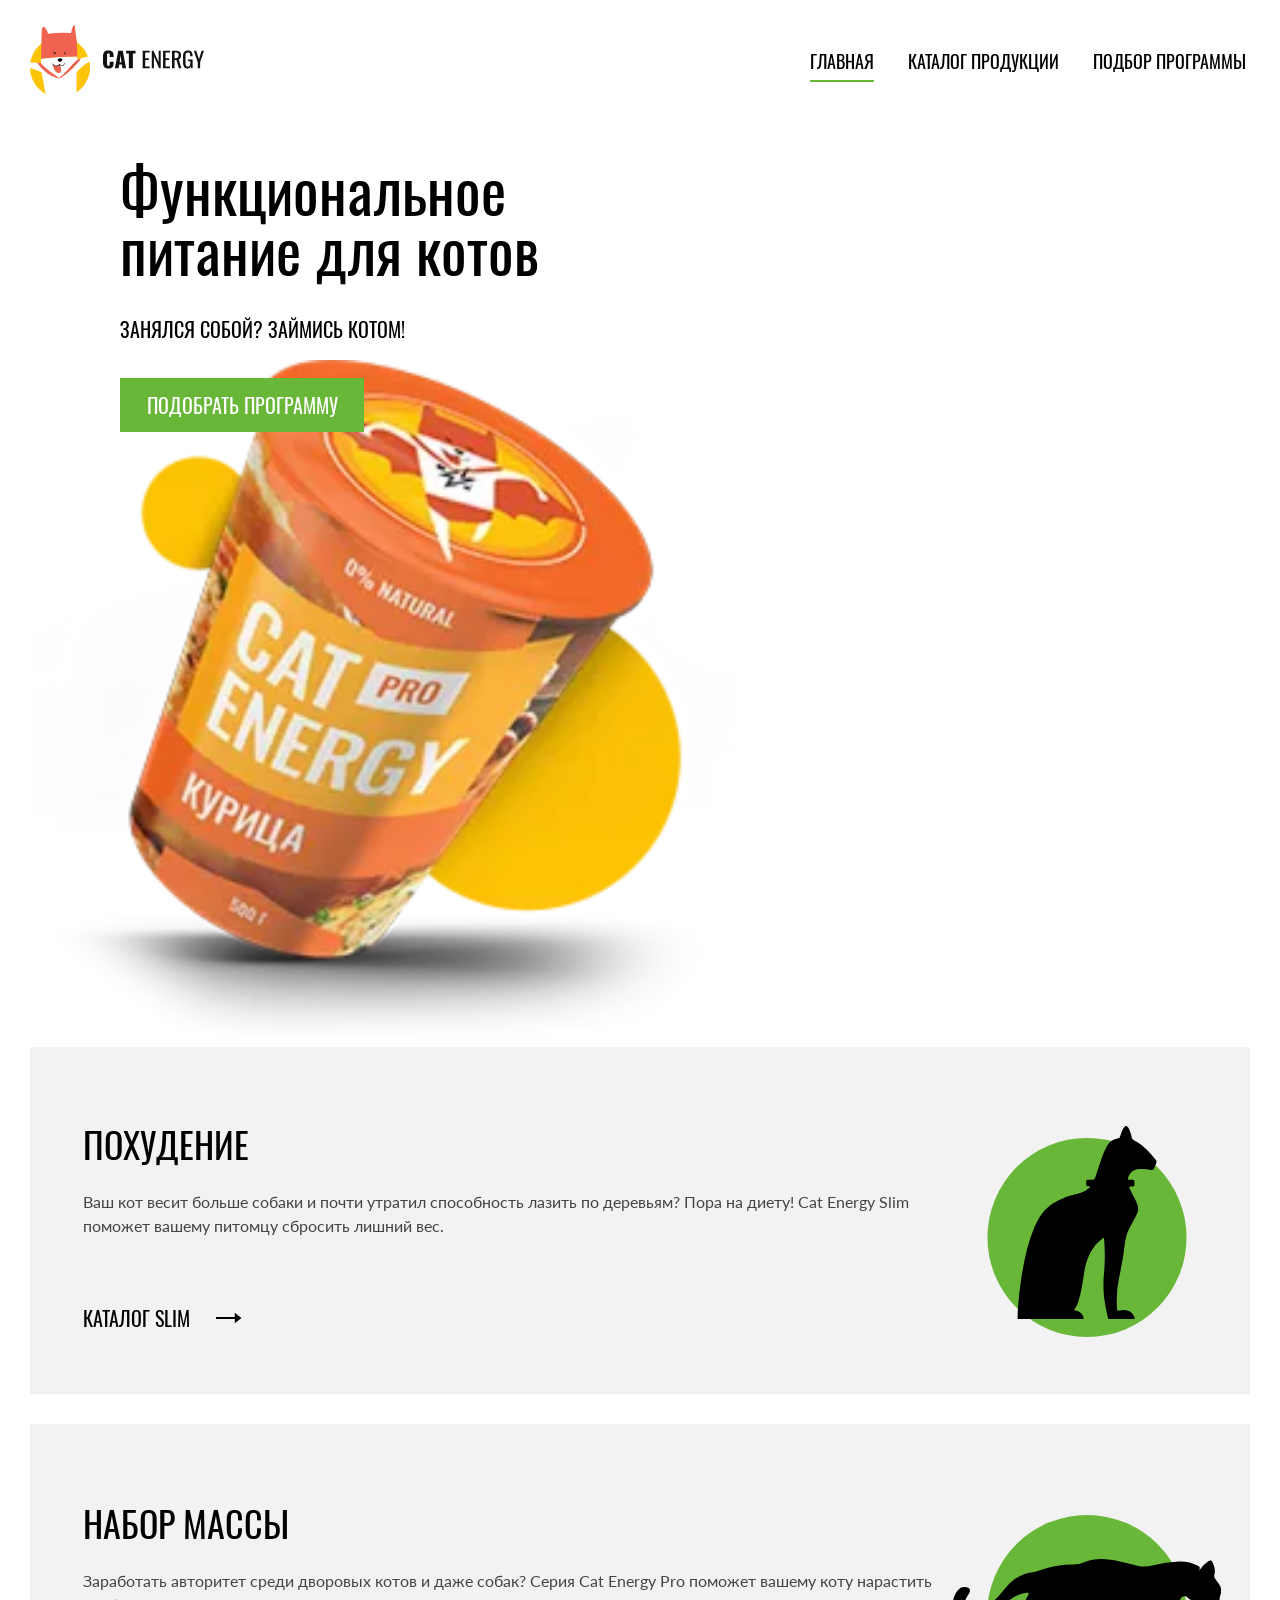
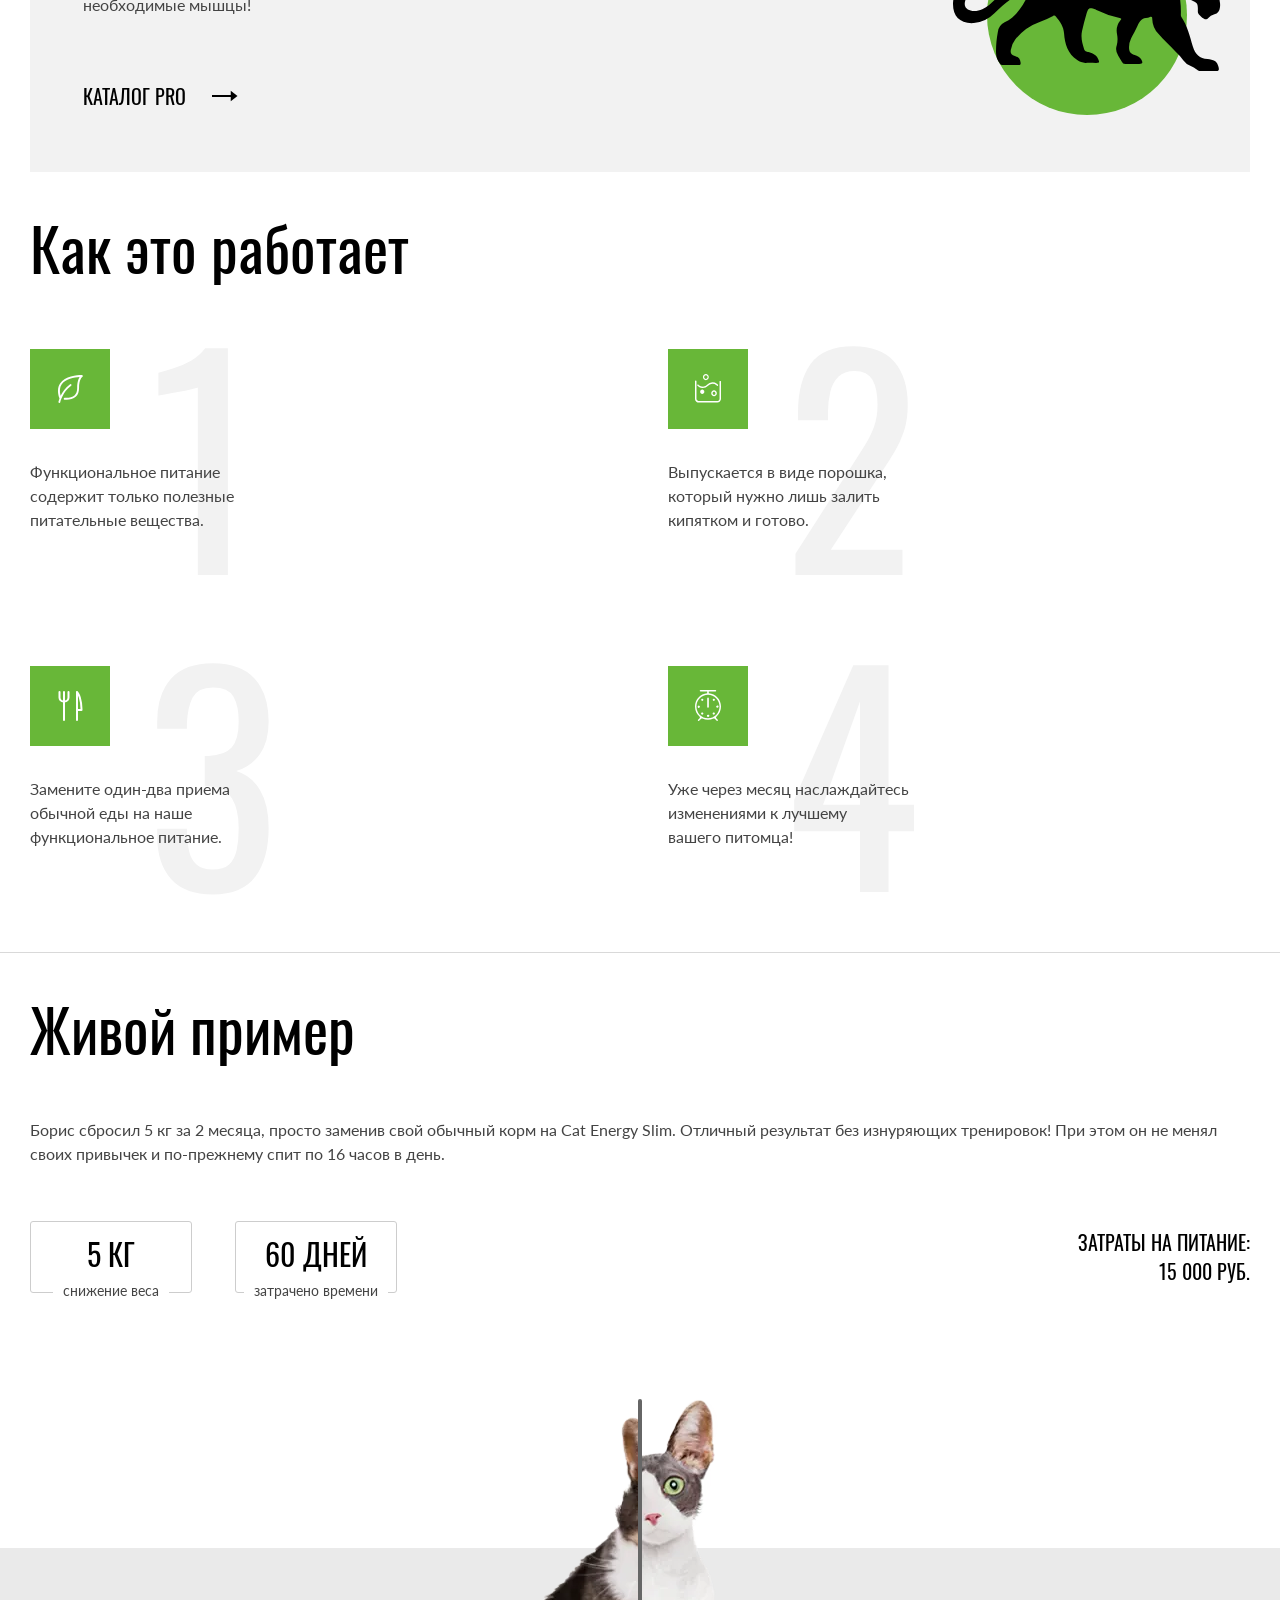
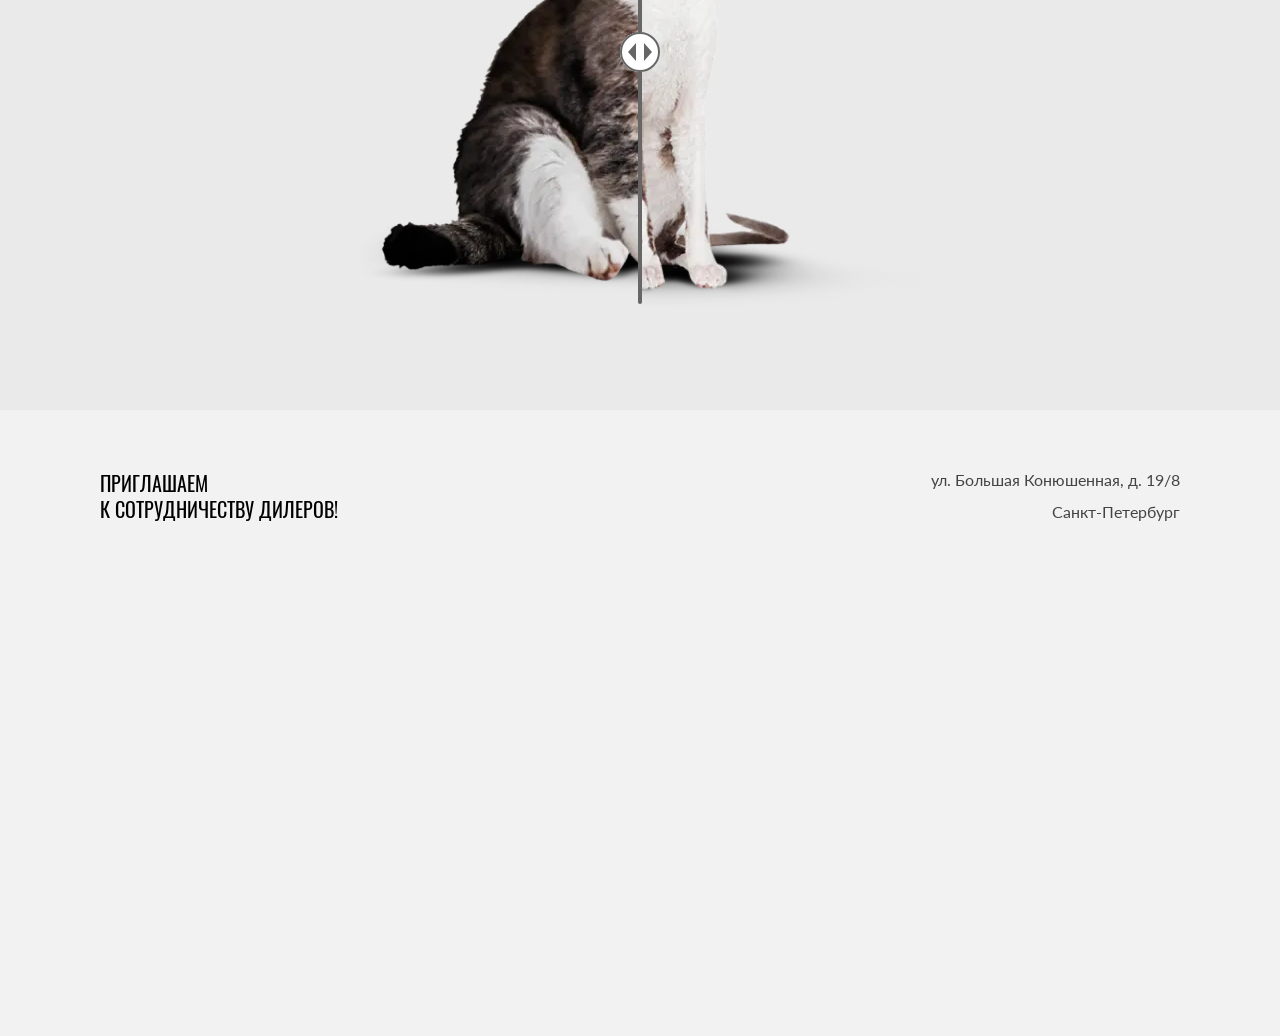
==== commit e628d731: "Deploying to gh-pages from @ kkurut/cat-energy@cb075a8ad7fba1c24fa14bb9b44a0243adb1eab6 🚀" ====
--- a/index.html
+++ b/index.html
@@ -1 +1 @@
-<!DOCTYPE html><html class="page" lang="ru"><head><meta charset="UTF-8"><title>cat energy</title><meta name="viewport" content="width=device-width,initial-scale=1"><link rel="stylesheet" href="styles/styles.css"><link rel="icon" href="favicon32.ico"><link rel="icon" href="./favicons/favicon32.svg" type="image/svg+xml"><link rel="apple-touch-icon" href="./favicons/favicon152.png"><link rel="manifest" href="./manifest.webmanifest"><script src="scripts/index.js" defer="defer"></script><script src="https://api-maps.yandex.ru/2.1/?lang=ru_RU&amp;apikey=7cb638cc-69c9-4f0e-962b-23540dbcf2e9" defer="defer"></script><script src="scripts/castom-map.js" defer="defer"></script><script src="scripts/before-after.js" defer="defer"></script></head><body class="page__body"><header class="page-header background-cat background-cat--desktop"><div class="centering-wrapper"><nav class="page-header__nav"><a class="page-header__logo logo" href="./index.html"><picture><source media="(min-width:1440px)" width="70" height="59" type="image/svg+xml" srcset="./images/logo-icon-desktop.svg"><source media="(min-width:768px)" width="60" height="50" type="image/svg+xml" srcset="./images/logo-icon-tablet.svg"><img class="logo__icon-mobile" alt="логотип иконка" width="33" height="38" src="./images/logo-icon-mobile.svg"></picture><picture><source media="(min-width: 1440px)" width="118" height="21" type="image/svg+xml" srcset="./images/logo-cat-energy-gray.svg"><source media="(min-width: 768px)" width="101" height="18" type="image/svg+xml" srcset="./images/logo-cat-energy-gray.svg"><img src="./images/logo-cat-energy.svg" alt="кэт енерджи" width="101" height="18"></picture></a><button class="page-header__burger-button" type="button"><span class="visually-hidden">кнокпа открытия меню</span></button> <button class="page-header__close-button page-header__close-button--special" type="button"><span class="visually-hidden">кнокпа закрытия меню</span></button><div class="page-header__nav-list"><ul class="page-header__list page-header__list--hide"><li class="page-header__list-item page-header__list-item--active"><a class="page-header__list-link page-header__list-link--pick" href="#">главная</a></li><li class="page-header__list-item"><a class="page-header__list-link" href="./catalog.html">Каталог продукции</a></li><li class="page-header__list-item"><a class="page-header__list-link" href="#">подбор программы</a></li></ul></div></nav></div></header><main class="page-main"><section class="promo background-cat background-cat--mobile"><div class="centering-wrapper"><h1 class="promo__title title title--primari">Функциональное<br>питание для котов</h1><p class="promo__text">Занялся собой? Займись котом!</p><picture><source media="(min-width:1440px)" width="552" height="449" type="image/webp" srcset="./images/promo-product-desktop@1x.webp, ./images/promo-product-desktop@2x.webp 2x"><source media="(min-width:768px)" width="709" type="image/webp" height="609" srcset="./images/promo-product-tablet@1x.webp, ./images/promo-product-tablet@2x.webp 2x"><source width="280" type="image/webp" height="270" srcset="./images/promo-product-mobile@1x.webp, ./images/promo-product-mobile@2x.webp 2x"><source media="(min-width:1440px)" width="552" height="449" type="image/png" srcset="./images/promo-product-desktop@1x.png, ./images/promo-product-desktop@2x.png 2x"><source media="(min-width:768px)" width="709" type="image/png" height="609" srcset="./images/promo-product-tablet@1x.png, ./images/promo-product-tablet@2x.png 2x"><img class="promo__product" src="./images/promo-product-mobile@1x.png" alt="продукт кэт енерджи" width="280" height="270" srcset="./images/promo-product-mobile@2x.png 2x"></picture><a class="promo__link button button--primary" href="#">подобрать программу</a></div></section><section class="catalogs"><div class="centering-wrapper"><div class="catalogs__catalog catalogs__catalog--cat"><h3 class="catalogs__title catalogs__title--cat">похудение</h3><p class="catalogs__text">Ваш кот весит больше собаки и почти утратил способность лазить по деревьям? Пора на диету! Cat Energy Slim поможет вашему питомцу сбросить лишний вес.</p><a class="catalogs__link" href="#">каталог slim</a></div><div class="catalogs__catalog catalogs__catalog--strong-cat"><h3 class="catalogs__title catalogs__title--strong-cat">набор массы</h3><p class="catalogs__text">Заработать авторитет среди дворовых котов и даже собак? Серия Cat Energy Pro поможет вашему коту нарастить необходимые мышцы!</p><a class="catalogs__link" href="#">каталог pro</a></div></div></section><section class="how-work"><div class="centering-wrapper"><h2 class="how-work__title title title--primari">Как это работает</h2><ul class="how-work__stages"><li class="how-work__stage how-work__stage--one"><p class="how-work__stage-text how-work__stage-text--one">Функциональное питание содержит только полезные питательные вещества.</p><span class="how-work__stage-number how-work__stage-number--one">1</span></li><li class="how-work__stage how-work__stage--two"><p class="how-work__stage-text how-work__stage-text--two">Выпускается в виде порошка, который нужно лишь залить кипятком и готово.</p><span class="how-work__stage-number how-work__stage-number--two">2</span></li><li class="how-work__stage how-work__stage--three"><p class="how-work__stage-text how-work__stage-text--three">Замените один-два приема обычной еды на наше функциональное питание.</p><span class="how-work__stage-number how-work__stage-number--three">3</span></li><li class="how-work__stage how-work__stage--four"><p class="how-work__stage-text how-work__stage-text--four">Уже через месяц наслаждайтесь изменениями к&amp;лучшему вашего&amp;питомца!</p><span class="how-work__stage-number how-work__stage-number--four">4</span></li></ul></div></section><section class="example"><div class="centering-wrapper"><div class="example__caption"><h2 class="example__title title title--primari">Живой пример</h2><p class="example__text">Борис сбросил 5 кг за 2 месяца, просто заменив свой обычный корм на Cat Energy Slim. Отличный результат без изнуряющих тренировок! При этом он не менял своих привычек и по-прежнему спит по 16 часов в день.</p><div class="example__info"><div class="example__info-primary"><p class="example__info-card example__info-card--weight"><span class="example__info-text">5 КГ</span> <span class="example__info-caption">снижение веса</span></p><p class="example__info-card example__info-card--date"><span class="example__info-text">60 ДНЕЙ</span> <span class="example__info-caption">затрачено времени</span></p></div><p class="example__info-secondary"><span class="example__info-price">Затраты на питание:</span> <span class="example__info-price">15 000 РУБ.</span></p></div></div><figure class="example__before-after before-after"><figcaption class="visually-hidden">Интерактивный пример до и после, с фотографиями кота</figcaption><picture><source width="560" height="512" media="(min-width: 768px)" srcset="./images/cat-before@1x.webp, ./images/cat-before@2x.webp 2x" type="image/webp"><source width="280" height="256" srcset="./images/cat-before@1x.webp, ./images/cat-before@2x.webp 2x" type="image/webp"><source width="560" height="512" media="(min-width: 768px)" srcset="./images/cat-before@1x.png, ./images/cat-before@2x.png 2x" type="image/png"><img class="before-after__before" width="280" height="256" src="./images/cat-before@1x.png" srcset="./images/cat-before@2x.png 2x" alt="Результат до, ленивый толстый кот" loading="lazy"></picture><picture><source width="560" height="512" media="(min-width: 768px)" srcset="./images/cat-after@1x.webp, ./images/cat-after@2x.webp 2x" type="image/webp"><source width="280" height="256" srcset="./images/cat-after@1x.webp, ./images/cat-after@2x.webp 2x" type="image/webp"><img class="before-after__after" width="280" height="256" src="./images/cat-after@1x.png" srcset="./images/cat-after@2x.png 2x" alt="Результат после, активный здоровый кот" loading="lazy"></picture><div class="before-after__button-wrapper"><button class="before-after__button" type="button"><span class="visually-hidden">Перемещать ползунок</span></button></div></figure></div></section><section class="address"><h3 class="visually-hidden">адрес</h3><div class="centering-wrapper"><p class="address__text">приглашаем<br>к сотрудничеству дилеров!</p><address class="address__address"><span class="address__address-place">ул. Большая Конюшенная, д. 19/8</span> <span class="address__address-city">Санкт-Петербург</span></address></div><div class="map" id="map"></div></section></main><footer class="page-footer"><div class="centering-wrapper"><ul class="page-footer__list"><li class="page-footer__item"><a class="page-footer__logo logo" href="./index.html"><img class="logo__cat-energy" src="./images/logo-cat-energy.svg" alt="логотип cat energy" width="128" height="24" loading="lazy"> <span class="visually-hidden">логотип cat energy</span></a></li><li class="page-footer__item"><ul class="page-footer__social social-list"><li class="social-list__item"><a class="social-list__link social-list__link--vk" href="#"><span class="visually-hidden">ссылка вк</span></a></li><li class="social-list__item"><a class="social-list__link social-list__link--youtube" href="#"><span class="visually-hidden">ссылка ютуб</span></a></li><li class="social-list__item"><a class="social-list__link social-list__link--telegram" href="#"><span class="visually-hidden">ссылка телеграм</span></a></li></ul></li><li class="page-footer__item"><a class="html-academy" href="#"><p class="html-academy__text">HTML Academy</p></a></li></ul></div></footer></body></html>+<!DOCTYPE html><html class="page" lang="ru"><head><meta charset="UTF-8"><title>cat energy</title><meta name="viewport" content="width=device-width,initial-scale=1"><link rel="stylesheet" href="styles/styles.css"><link rel="icon" href="favicon32.ico"><link rel="icon" href="./favicons/favicon32.svg" type="image/svg+xml"><link rel="apple-touch-icon" href="./favicons/favicon152.png"><link rel="manifest" href="./manifest.webmanifest"><script src="scripts/index.js" defer="defer"></script><script src="https://api-maps.yandex.ru/2.1/?lang=ru_RU&amp;apikey=7cb638cc-69c9-4f0e-962b-23540dbcf2e9" defer="defer"></script><script src="scripts/castom-map.js" defer="defer"></script><script src="scripts/before-after.js" defer="defer"></script></head><body class="page__body"><header class="page-header background-cat background-cat--desktop"><div class="centering-wrapper"><nav class="page-header__nav"><a class="page-header__logo logo" href="./index.html"><picture><source media="(min-width:1440px)" width="70" height="59" type="image/svg+xml" srcset="./images/logo-icon-desktop.svg"><source media="(min-width:768px)" width="60" height="50" type="image/svg+xml" srcset="./images/logo-icon-tablet.svg"><img class="logo__icon-mobile" alt="логотип иконка" width="33" height="38" src="./images/logo-icon-mobile.svg"></picture><picture><source media="(min-width: 1440px)" width="118" height="21" type="image/svg+xml" srcset="./images/logo-cat-energy-gray.svg"><source media="(min-width: 768px)" width="101" height="18" type="image/svg+xml" srcset="./images/logo-cat-energy-gray.svg"><img src="./images/logo-cat-energy.svg" alt="кэт енерджи" width="101" height="18"></picture></a><button class="page-header__burger-button" type="button"><span class="visually-hidden">кнокпа открытия меню</span></button> <button class="page-header__close-button page-header__close-button--special" type="button"><span class="visually-hidden">кнокпа закрытия меню</span></button><div class="page-header__nav-list"><ul class="page-header__list page-header__list--hide"><li class="page-header__list-item page-header__list-item--active"><a class="page-header__list-link page-header__list-link--pick" href="#">главная</a></li><li class="page-header__list-item"><a class="page-header__list-link" href="./catalog.html">Каталог продукции</a></li><li class="page-header__list-item"><a class="page-header__list-link" href="#">подбор программы</a></li></ul></div></nav></div></header><main class="page-main"><section class="promo background-cat background-cat--mobile"><div class="centering-wrapper"><h1 class="promo__title title title--primari">Функциональное<br>питание для котов</h1><p class="promo__text">Занялся собой? Займись котом!</p><picture><source media="(min-width:1440px)" width="552" height="449" type="image/webp" srcset="./images/promo-product-desktop@1x.webp, ./images/promo-product-desktop@2x.webp 2x"><source media="(min-width:768px)" width="709" type="image/webp" height="609" srcset="./images/promo-product-tablet@1x.webp, ./images/promo-product-tablet@2x.webp 2x"><source width="280" type="image/webp" height="270" srcset="./images/promo-product-mobile@1x.webp, ./images/promo-product-mobile@2x.webp 2x"><source media="(min-width:1440px)" width="552" height="449" type="image/png" srcset="./images/promo-product-desktop@1x.png, ./images/promo-product-desktop@2x.png 2x"><source media="(min-width:768px)" width="709" type="image/png" height="609" srcset="./images/promo-product-tablet@1x.png, ./images/promo-product-tablet@2x.png 2x"><img class="promo__product" src="./images/promo-product-mobile@1x.png" alt="продукт кэт енерджи" width="280" height="270" srcset="./images/promo-product-mobile@2x.png 2x"></picture><a class="promo__link button button--primary" href="#">подобрать программу</a></div></section><section class="catalogs"><div class="centering-wrapper"><div class="catalogs__catalog catalogs__catalog--cat"><h3 class="catalogs__title catalogs__title--cat">похудение</h3><p class="catalogs__text">Ваш кот весит больше собаки и почти утратил способность лазить по деревьям? Пора на диету! Cat Energy Slim поможет вашему питомцу сбросить лишний вес.</p><a class="catalogs__link" href="#">каталог slim</a></div><div class="catalogs__catalog catalogs__catalog--strong-cat"><h3 class="catalogs__title catalogs__title--strong-cat">набор массы</h3><p class="catalogs__text">Заработать авторитет среди дворовых котов и даже собак? Серия Cat Energy Pro поможет вашему коту нарастить необходимые мышцы!</p><a class="catalogs__link" href="#">каталог pro</a></div></div></section><section class="how-work"><div class="centering-wrapper"><h2 class="how-work__title title title--primari">Как это работает</h2><ul class="how-work__stages"><li class="how-work__stage how-work__stage--one"><p class="how-work__stage-text how-work__stage-text--one">Функциональное питание содержит только полезные питательные вещества.</p><span class="how-work__stage-number how-work__stage-number--one">1</span></li><li class="how-work__stage how-work__stage--two"><p class="how-work__stage-text how-work__stage-text--two">Выпускается в виде порошка, который нужно лишь залить кипятком и готово.</p><span class="how-work__stage-number how-work__stage-number--two">2</span></li><li class="how-work__stage how-work__stage--three"><p class="how-work__stage-text how-work__stage-text--three">Замените один-два приема обычной еды на наше функциональное питание.</p><span class="how-work__stage-number how-work__stage-number--three">3</span></li><li class="how-work__stage how-work__stage--four"><p class="how-work__stage-text how-work__stage-text--four">Уже через месяц наслаждайтесь изменениями к&nbsp;лучшему вашего&nbsp;питомца!</p><span class="how-work__stage-number how-work__stage-number--four">4</span></li></ul></div></section><section class="example"><div class="centering-wrapper"><div class="example__caption"><h2 class="example__title title title--primari">Живой пример</h2><p class="example__text">Борис сбросил 5 кг за 2 месяца, просто заменив свой обычный корм на Cat Energy Slim. Отличный результат без изнуряющих тренировок! При этом он не менял своих привычек и по-прежнему спит по 16 часов в день.</p><div class="example__info"><div class="example__info-primary"><p class="example__info-card example__info-card--weight"><span class="example__info-text">5 КГ</span> <span class="example__info-caption">снижение веса</span></p><p class="example__info-card example__info-card--date"><span class="example__info-text">60 ДНЕЙ</span> <span class="example__info-caption">затрачено времени</span></p></div><p class="example__info-secondary"><span class="example__info-price">Затраты на питание:</span> <span class="example__info-price">15 000 РУБ.</span></p></div></div><figure class="example__before-after before-after"><figcaption class="visually-hidden">Интерактивный пример до и после, с фотографиями кота</figcaption><picture><source width="560" height="512" media="(min-width: 768px)" srcset="./images/cat-before@1x.webp, ./images/cat-before@2x.webp 2x" type="image/webp"><source width="280" height="256" srcset="./images/cat-before@1x.webp, ./images/cat-before@2x.webp 2x" type="image/webp"><source width="560" height="512" media="(min-width: 768px)" srcset="./images/cat-before@1x.png, ./images/cat-before@2x.png 2x" type="image/png"><img class="before-after__before" width="280" height="256" src="./images/cat-before@1x.png" srcset="./images/cat-before@2x.png 2x" alt="Результат до, ленивый толстый кот" loading="lazy"></picture><picture><source width="560" height="512" media="(min-width: 768px)" srcset="./images/cat-after@1x.webp, ./images/cat-after@2x.webp 2x" type="image/webp"><source width="280" height="256" srcset="./images/cat-after@1x.webp, ./images/cat-after@2x.webp 2x" type="image/webp"><img class="before-after__after" width="280" height="256" src="./images/cat-after@1x.png" srcset="./images/cat-after@2x.png 2x" alt="Результат после, активный здоровый кот" loading="lazy"></picture><div class="before-after__button-wrapper"><button class="before-after__button" type="button"><span class="visually-hidden">Перемещать ползунок</span></button></div></figure></div></section><section class="address"><h3 class="visually-hidden">адрес</h3><div class="centering-wrapper"><p class="address__text">приглашаем<br>к сотрудничеству дилеров!</p><address class="address__address"><span class="address__address-place">ул. Большая Конюшенная, д. 19/8</span> <span class="address__address-city">Санкт-Петербург</span></address></div><div class="map" id="map"></div></section></main><footer class="page-footer"><div class="centering-wrapper"><ul class="page-footer__list"><li class="page-footer__item"><a class="page-footer__logo logo" href="./index.html"><img class="logo__cat-energy" src="./images/logo-cat-energy.svg" alt="логотип cat energy" width="128" height="24" loading="lazy"> <span class="visually-hidden">логотип cat energy</span></a></li><li class="page-footer__item"><ul class="page-footer__social social-list"><li class="social-list__item"><a class="social-list__link social-list__link--vk" href="#"><span class="visually-hidden">ссылка вк</span></a></li><li class="social-list__item"><a class="social-list__link social-list__link--youtube" href="#"><span class="visually-hidden">ссылка ютуб</span></a></li><li class="social-list__item"><a class="social-list__link social-list__link--telegram" href="#"><span class="visually-hidden">ссылка телеграм</span></a></li></ul></li><li class="page-footer__item"><a class="html-academy" href="#"><p class="html-academy__text">HTML Academy</p></a></li></ul></div></footer></body></html>
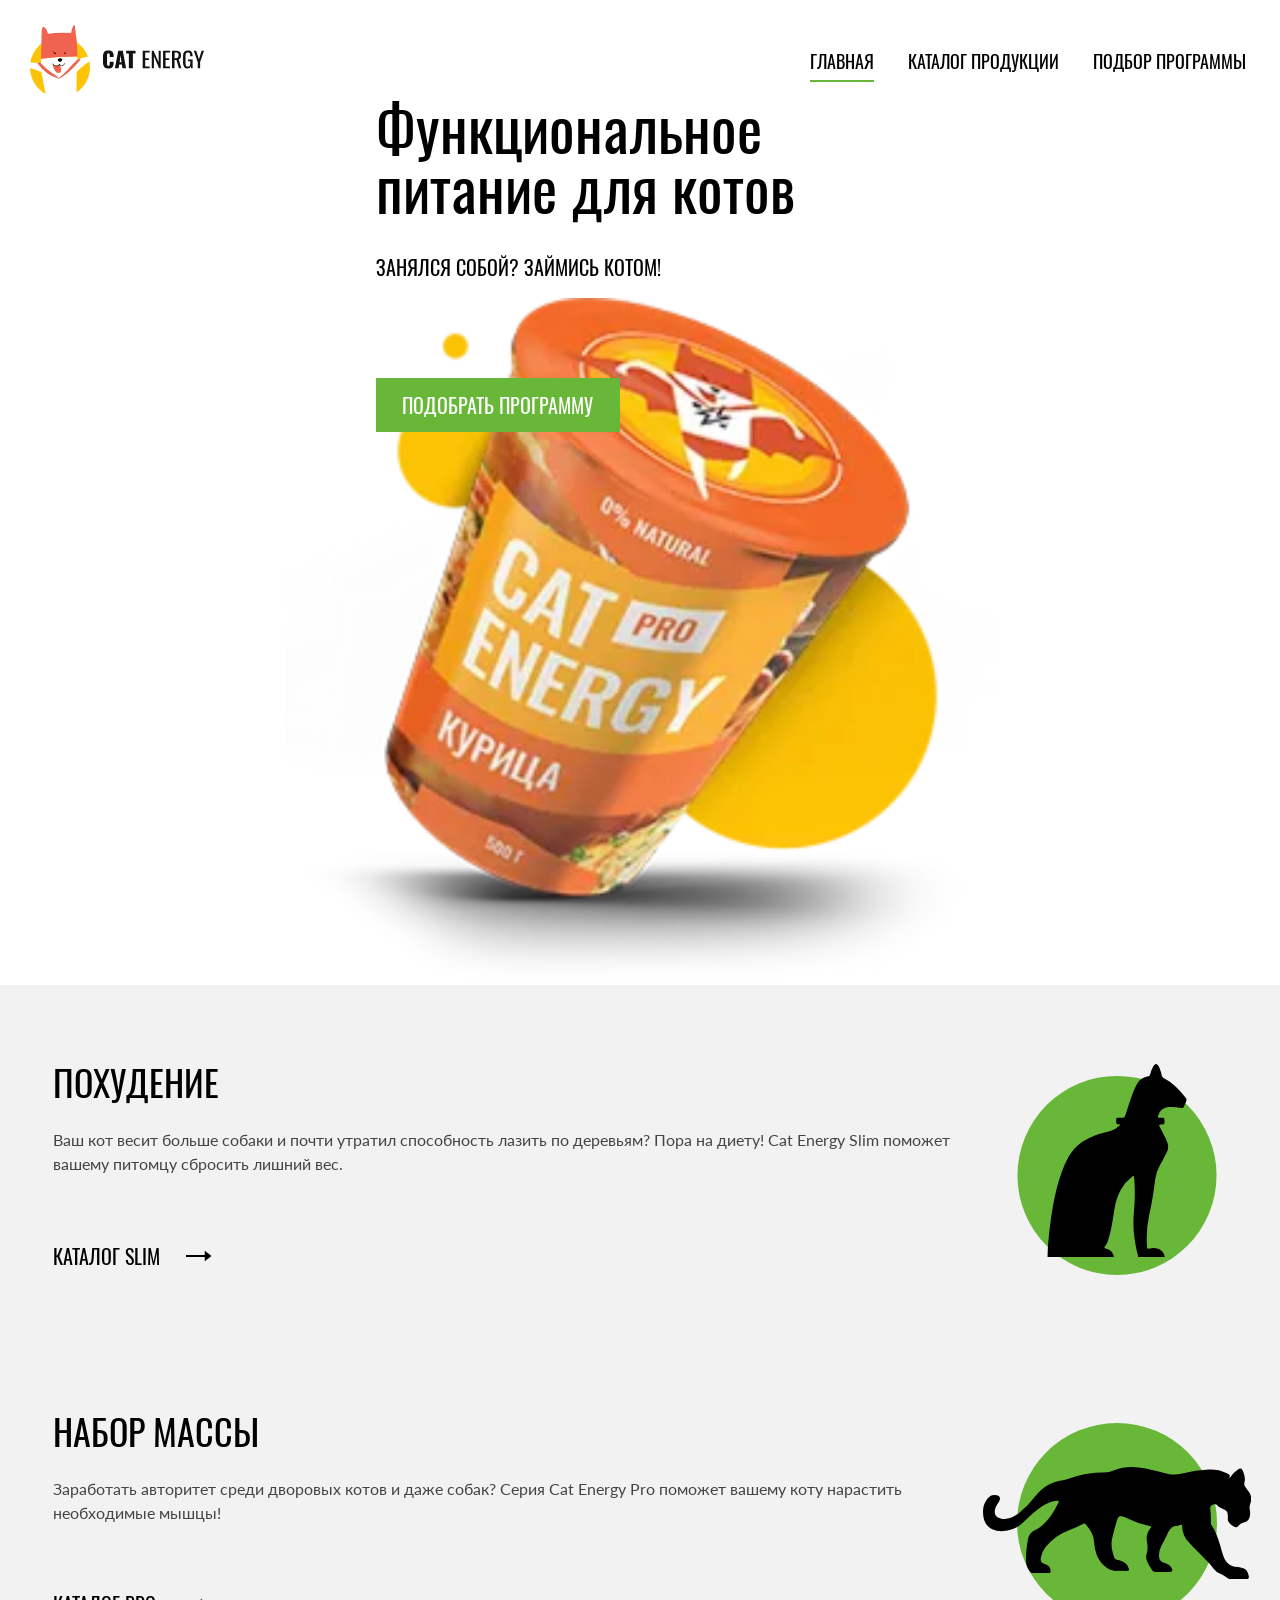
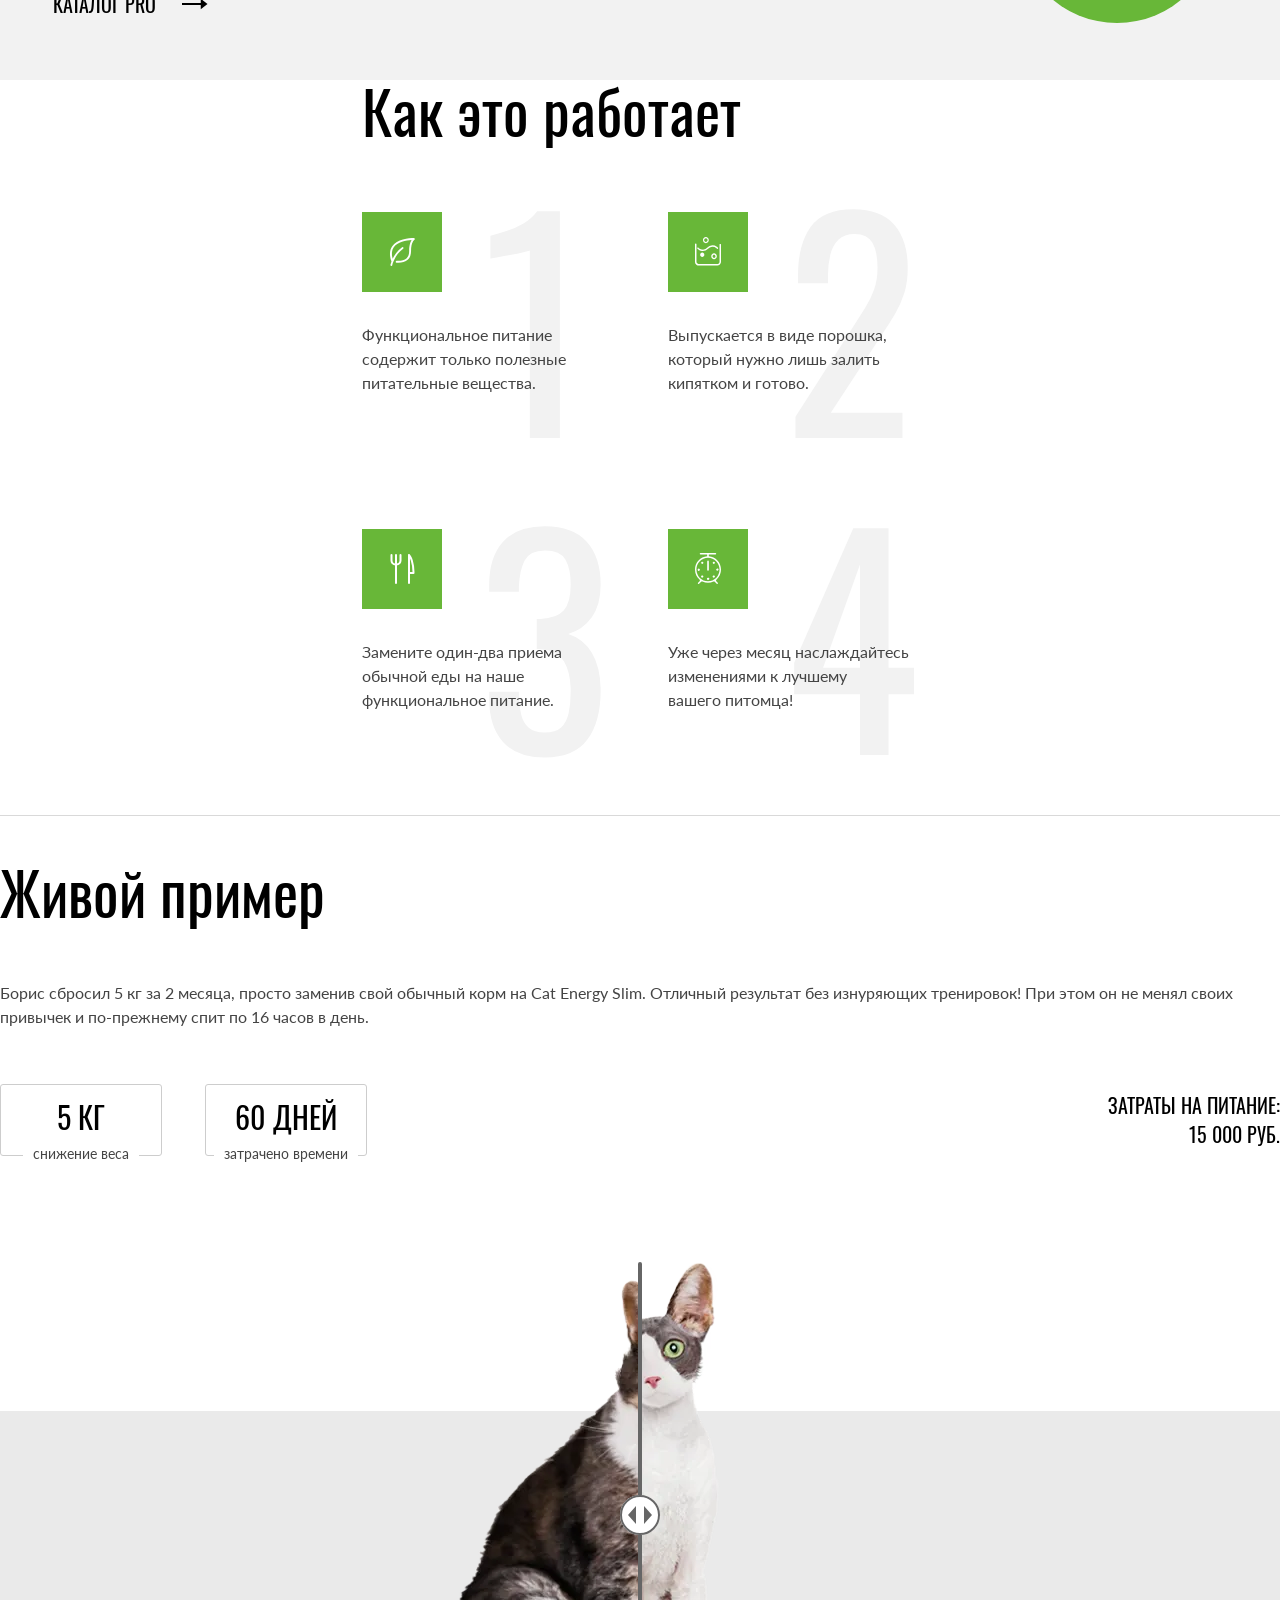
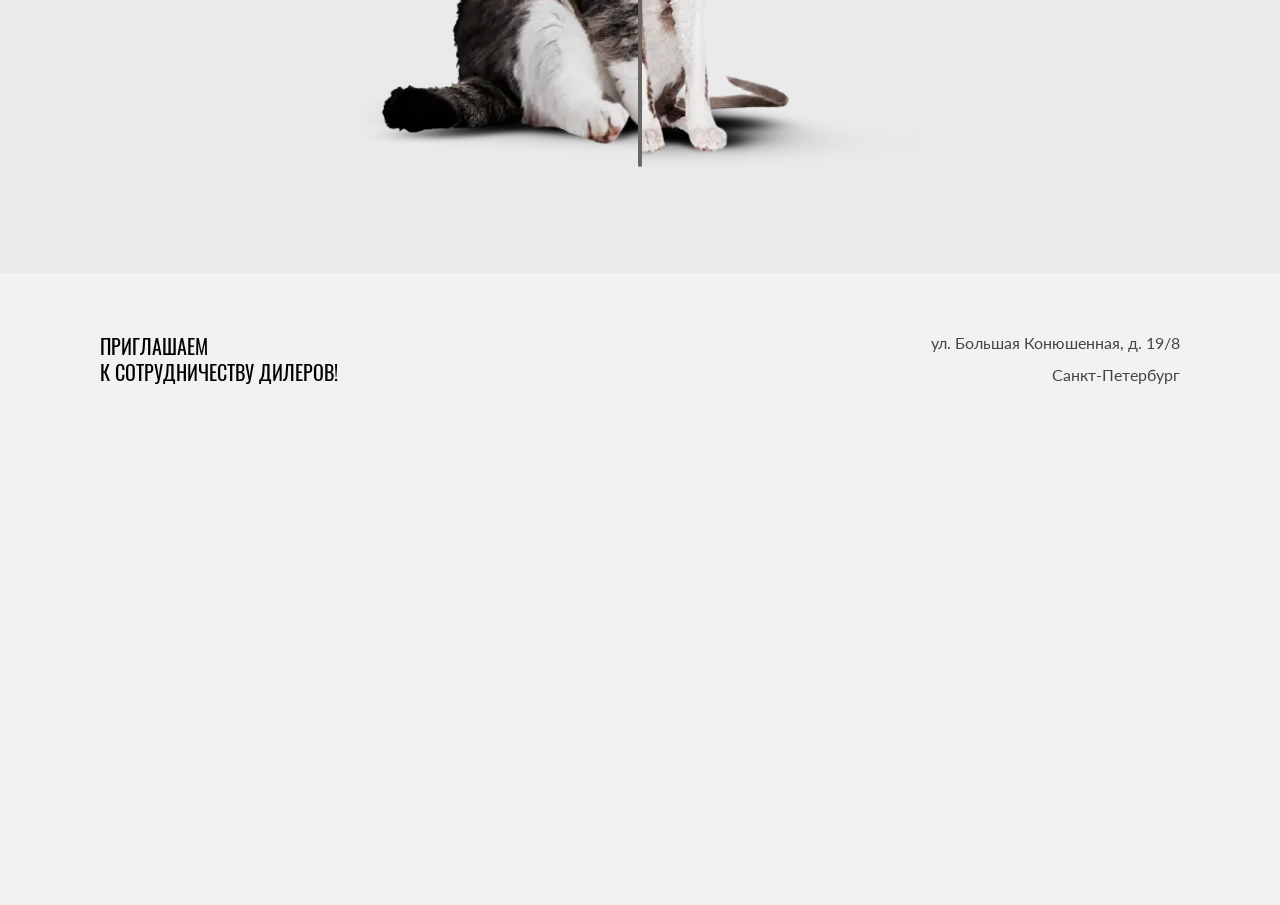
==== commit 7555aabf: "Deploying to gh-pages from @ kkurut/cat-energy@c40e013b8a9b6d71a817f1f8592473f6cb4912f3 🚀" ====
--- a/index.html
+++ b/index.html
@@ -1 +1 @@
-<!DOCTYPE html><html class="page" lang="ru"><head><meta charset="UTF-8"><title>cat energy</title><meta name="viewport" content="width=device-width,initial-scale=1"><link rel="stylesheet" href="styles/styles.css"><link rel="icon" href="favicon32.ico"><link rel="icon" href="./favicons/favicon32.svg" type="image/svg+xml"><link rel="apple-touch-icon" href="./favicons/favicon152.png"><link rel="manifest" href="./manifest.webmanifest"><script src="scripts/index.js" defer="defer"></script><script src="https://api-maps.yandex.ru/2.1/?lang=ru_RU&amp;apikey=7cb638cc-69c9-4f0e-962b-23540dbcf2e9" defer="defer"></script><script src="scripts/castom-map.js" defer="defer"></script><script src="scripts/before-after.js" defer="defer"></script></head><body class="page__body"><header class="page-header background-cat background-cat--desktop"><div class="centering-wrapper"><nav class="page-header__nav"><a class="page-header__logo logo" href="./index.html"><picture><source media="(min-width:1440px)" width="70" height="59" type="image/svg+xml" srcset="./images/logo-icon-desktop.svg"><source media="(min-width:768px)" width="60" height="50" type="image/svg+xml" srcset="./images/logo-icon-tablet.svg"><img class="logo__icon-mobile" alt="логотип иконка" width="33" height="38" src="./images/logo-icon-mobile.svg"></picture><picture><source media="(min-width: 1440px)" width="118" height="21" type="image/svg+xml" srcset="./images/logo-cat-energy-gray.svg"><source media="(min-width: 768px)" width="101" height="18" type="image/svg+xml" srcset="./images/logo-cat-energy-gray.svg"><img src="./images/logo-cat-energy.svg" alt="кэт енерджи" width="101" height="18"></picture></a><button class="page-header__burger-button" type="button"><span class="visually-hidden">кнокпа открытия меню</span></button> <button class="page-header__close-button page-header__close-button--special" type="button"><span class="visually-hidden">кнокпа закрытия меню</span></button><div class="page-header__nav-list"><ul class="page-header__list page-header__list--hide"><li class="page-header__list-item page-header__list-item--active"><a class="page-header__list-link page-header__list-link--pick" href="#">главная</a></li><li class="page-header__list-item"><a class="page-header__list-link" href="./catalog.html">Каталог продукции</a></li><li class="page-header__list-item"><a class="page-header__list-link" href="#">подбор программы</a></li></ul></div></nav></div></header><main class="page-main"><section class="promo background-cat background-cat--mobile"><div class="centering-wrapper"><h1 class="promo__title title title--primari">Функциональное<br>питание для котов</h1><p class="promo__text">Занялся собой? Займись котом!</p><picture><source media="(min-width:1440px)" width="552" height="449" type="image/webp" srcset="./images/promo-product-desktop@1x.webp, ./images/promo-product-desktop@2x.webp 2x"><source media="(min-width:768px)" width="709" type="image/webp" height="609" srcset="./images/promo-product-tablet@1x.webp, ./images/promo-product-tablet@2x.webp 2x"><source width="280" type="image/webp" height="270" srcset="./images/promo-product-mobile@1x.webp, ./images/promo-product-mobile@2x.webp 2x"><source media="(min-width:1440px)" width="552" height="449" type="image/png" srcset="./images/promo-product-desktop@1x.png, ./images/promo-product-desktop@2x.png 2x"><source media="(min-width:768px)" width="709" type="image/png" height="609" srcset="./images/promo-product-tablet@1x.png, ./images/promo-product-tablet@2x.png 2x"><img class="promo__product" src="./images/promo-product-mobile@1x.png" alt="продукт кэт енерджи" width="280" height="270" srcset="./images/promo-product-mobile@2x.png 2x"></picture><a class="promo__link button button--primary" href="#">подобрать программу</a></div></section><section class="catalogs"><div class="centering-wrapper"><div class="catalogs__catalog catalogs__catalog--cat"><h3 class="catalogs__title catalogs__title--cat">похудение</h3><p class="catalogs__text">Ваш кот весит больше собаки и почти утратил способность лазить по деревьям? Пора на диету! Cat Energy Slim поможет вашему питомцу сбросить лишний вес.</p><a class="catalogs__link" href="#">каталог slim</a></div><div class="catalogs__catalog catalogs__catalog--strong-cat"><h3 class="catalogs__title catalogs__title--strong-cat">набор массы</h3><p class="catalogs__text">Заработать авторитет среди дворовых котов и даже собак? Серия Cat Energy Pro поможет вашему коту нарастить необходимые мышцы!</p><a class="catalogs__link" href="#">каталог pro</a></div></div></section><section class="how-work"><div class="centering-wrapper"><h2 class="how-work__title title title--primari">Как это работает</h2><ul class="how-work__stages"><li class="how-work__stage how-work__stage--one"><p class="how-work__stage-text how-work__stage-text--one">Функциональное питание содержит только полезные питательные вещества.</p><span class="how-work__stage-number how-work__stage-number--one">1</span></li><li class="how-work__stage how-work__stage--two"><p class="how-work__stage-text how-work__stage-text--two">Выпускается в виде порошка, который нужно лишь залить кипятком и готово.</p><span class="how-work__stage-number how-work__stage-number--two">2</span></li><li class="how-work__stage how-work__stage--three"><p class="how-work__stage-text how-work__stage-text--three">Замените один-два приема обычной еды на наше функциональное питание.</p><span class="how-work__stage-number how-work__stage-number--three">3</span></li><li class="how-work__stage how-work__stage--four"><p class="how-work__stage-text how-work__stage-text--four">Уже через месяц наслаждайтесь изменениями к&nbsp;лучшему вашего&nbsp;питомца!</p><span class="how-work__stage-number how-work__stage-number--four">4</span></li></ul></div></section><section class="example"><div class="centering-wrapper"><div class="example__caption"><h2 class="example__title title title--primari">Живой пример</h2><p class="example__text">Борис сбросил 5 кг за 2 месяца, просто заменив свой обычный корм на Cat Energy Slim. Отличный результат без изнуряющих тренировок! При этом он не менял своих привычек и по-прежнему спит по 16 часов в день.</p><div class="example__info"><div class="example__info-primary"><p class="example__info-card example__info-card--weight"><span class="example__info-text">5 КГ</span> <span class="example__info-caption">снижение веса</span></p><p class="example__info-card example__info-card--date"><span class="example__info-text">60 ДНЕЙ</span> <span class="example__info-caption">затрачено времени</span></p></div><p class="example__info-secondary"><span class="example__info-price">Затраты на питание:</span> <span class="example__info-price">15 000 РУБ.</span></p></div></div><figure class="example__before-after before-after"><figcaption class="visually-hidden">Интерактивный пример до и после, с фотографиями кота</figcaption><picture><source width="560" height="512" media="(min-width: 768px)" srcset="./images/cat-before@1x.webp, ./images/cat-before@2x.webp 2x" type="image/webp"><source width="280" height="256" srcset="./images/cat-before@1x.webp, ./images/cat-before@2x.webp 2x" type="image/webp"><source width="560" height="512" media="(min-width: 768px)" srcset="./images/cat-before@1x.png, ./images/cat-before@2x.png 2x" type="image/png"><img class="before-after__before" width="280" height="256" src="./images/cat-before@1x.png" srcset="./images/cat-before@2x.png 2x" alt="Результат до, ленивый толстый кот" loading="lazy"></picture><picture><source width="560" height="512" media="(min-width: 768px)" srcset="./images/cat-after@1x.webp, ./images/cat-after@2x.webp 2x" type="image/webp"><source width="280" height="256" srcset="./images/cat-after@1x.webp, ./images/cat-after@2x.webp 2x" type="image/webp"><img class="before-after__after" width="280" height="256" src="./images/cat-after@1x.png" srcset="./images/cat-after@2x.png 2x" alt="Результат после, активный здоровый кот" loading="lazy"></picture><div class="before-after__button-wrapper"><button class="before-after__button" type="button"><span class="visually-hidden">Перемещать ползунок</span></button></div></figure></div></section><section class="address"><h3 class="visually-hidden">адрес</h3><div class="centering-wrapper"><p class="address__text">приглашаем<br>к сотрудничеству дилеров!</p><address class="address__address"><span class="address__address-place">ул. Большая Конюшенная, д. 19/8</span> <span class="address__address-city">Санкт-Петербург</span></address></div><div class="map" id="map"></div></section></main><footer class="page-footer"><div class="centering-wrapper"><ul class="page-footer__list"><li class="page-footer__item"><a class="page-footer__logo logo" href="./index.html"><img class="logo__cat-energy" src="./images/logo-cat-energy.svg" alt="логотип cat energy" width="128" height="24" loading="lazy"> <span class="visually-hidden">логотип cat energy</span></a></li><li class="page-footer__item"><ul class="page-footer__social social-list"><li class="social-list__item"><a class="social-list__link social-list__link--vk" href="#"><span class="visually-hidden">ссылка вк</span></a></li><li class="social-list__item"><a class="social-list__link social-list__link--youtube" href="#"><span class="visually-hidden">ссылка ютуб</span></a></li><li class="social-list__item"><a class="social-list__link social-list__link--telegram" href="#"><span class="visually-hidden">ссылка телеграм</span></a></li></ul></li><li class="page-footer__item"><a class="html-academy" href="#"><p class="html-academy__text">HTML Academy</p></a></li></ul></div></footer></body></html>+<!DOCTYPE html><html class="page" lang="ru"><head><meta charset="UTF-8"><title>cat energy</title><meta name="viewport" content="width=device-width,initial-scale=1"><link rel="stylesheet" href="styles/styles.css"><link rel="icon" href="favicon32.ico"><link rel="icon" href="./favicons/favicon32.svg" type="image/svg+xml"><link rel="apple-touch-icon" href="./favicons/favicon152.png"><link rel="manifest" href="./manifest.webmanifest"><script src="scripts/index.js" defer="defer"></script><script src="https://api-maps.yandex.ru/2.1/?lang=ru_RU&amp;apikey=7cb638cc-69c9-4f0e-962b-23540dbcf2e9" defer="defer"></script><script src="scripts/castom-map.js" defer="defer"></script><script src="scripts/before-after.js" defer="defer"></script></head><body class="page__body"><header class="page-header background-cat background-cat--desktop" data-test="header"><div class="centering-wrapper"><nav class="page-header__nav"><a class="page-header__logo logo" href="./index.html"><picture><source media="(min-width:1440px)" width="70" height="59" type="image/svg+xml" srcset="./images/logo-icon-desktop.svg"><source media="(min-width:768px)" width="60" height="50" type="image/svg+xml" srcset="./images/logo-icon-tablet.svg"><img class="logo__icon-mobile" alt="логотип иконка" width="33" height="38" src="./images/logo-icon-mobile.svg"></picture><picture><source media="(min-width: 1440px)" width="118" height="21" type="image/svg+xml" srcset="./images/logo-cat-energy-gray.svg"><source media="(min-width: 768px)" width="101" height="18" type="image/svg+xml" srcset="./images/logo-cat-energy-gray.svg"><img src="./images/logo-cat-energy.svg" alt="кэт енерджи" width="101" height="18"></picture></a><button class="page-header__burger-button" type="button"><span class="visually-hidden">кнокпа открытия меню</span></button> <button class="page-header__close-button page-header__close-button--special" type="button"><span class="visually-hidden">кнокпа закрытия меню</span></button><div class="page-header__nav-list"><ul class="page-header__list page-header__list--hide"><li class="page-header__list-item page-header__list-item--active"><a class="page-header__list-link page-header__list-link--pick" href="#">главная</a></li><li class="page-header__list-item"><a class="page-header__list-link" href="./catalog.html">Каталог продукции</a></li><li class="page-header__list-item"><a class="page-header__list-link" href="#">подбор программы</a></li></ul></div></nav></div></header><main class="page-main"><section class="promo background-cat background-cat--mobile"><div class="centering-wraper"><h1 class="promo__title title title--primari">Функциональное<br>питание для котов</h1><p class="promo__text">Занялся собой? Займись котом!</p><picture><source media="(min-width:1440px)" width="552" height="449" type="image/webp" srcset="./images/promo-product-desktop@1x.webp, ./images/promo-product-desktop@2x.webp 2x"><source media="(min-width:768px)" width="709" type="image/webp" height="609" srcset="./images/promo-product-tablet@1x.webp, ./images/promo-product-tablet@2x.webp 2x"><source width="280" type="image/webp" height="270" srcset="./images/promo-product-mobile@1x.webp, ./images/promo-product-mobile@2x.webp 2x"><source media="(min-width:1440px)" width="552" height="449" type="image/png" srcset="./images/promo-product-desktop@1x.png, ./images/promo-product-desktop@2x.png 2x"><source media="(min-width:768px)" width="709" type="image/png" height="609" srcset="./images/promo-product-tablet@1x.png, ./images/promo-product-tablet@2x.png 2x"><img class="promo__product" src="./images/promo-product-mobile@1x.png" alt="продукт кэт енерджи" width="280" height="270" srcset="./images/promo-product-mobile@2x.png 2x"></picture><a class="promo__link button button--primary" href="#">подобрать программу</a></div></section><section class="catalogs"><div class="centering-wraper"><div class="catalogs__catalog catalogs__catalog--cat"><h3 class="catalogs__title catalogs__title--cat">похудение</h3><p class="catalogs__text">Ваш кот весит больше собаки и почти утратил способность лазить по деревьям? Пора на диету! Cat Energy Slim поможет вашему питомцу сбросить лишний вес.</p><a class="catalogs__link" href="#">каталог slim</a></div><div class="catalogs__catalog catalogs__catalog--strong-cat"><h3 class="catalogs__title catalogs__title--strong-cat">набор массы</h3><p class="catalogs__text">Заработать авторитет среди дворовых котов и даже собак? Серия Cat Energy Pro поможет вашему коту нарастить необходимые мышцы!</p><a class="catalogs__link" href="#">каталог pro</a></div></div></section><section class="how-work"><div class="centering-wraper"><h2 class="how-work__title title title--primari">Как это работает</h2><ul class="how-work__stages"><li class="how-work__stage how-work__stage--one"><p class="how-work__stage-text how-work__stage-text--one">Функциональное питание содержит только полезные питательные вещества.</p><span class="how-work__stage-number how-work__stage-number--one">1</span></li><li class="how-work__stage how-work__stage--two"><p class="how-work__stage-text how-work__stage-text--two">Выпускается в виде порошка, который нужно лишь залить кипятком и готово.</p><span class="how-work__stage-number how-work__stage-number--two">2</span></li><li class="how-work__stage how-work__stage--three"><p class="how-work__stage-text how-work__stage-text--three">Замените один-два приема обычной еды на наше функциональное питание.</p><span class="how-work__stage-number how-work__stage-number--three">3</span></li><li class="how-work__stage how-work__stage--four"><p class="how-work__stage-text how-work__stage-text--four">Уже через месяц наслаждайтесь изменениями к&nbsp;лучшему вашего&nbsp;питомца!</p><span class="how-work__stage-number how-work__stage-number--four">4</span></li></ul></div></section><section class="example"><div class="centering-wraper"><div class="example__caption"><h2 class="example__title title title--primari">Живой пример</h2><p class="example__text">Борис сбросил 5 кг за 2 месяца, просто заменив свой обычный корм на Cat Energy Slim. Отличный результат без изнуряющих тренировок! При этом он не менял своих привычек и по-прежнему спит по 16 часов в день.</p><div class="example__info"><div class="example__info-primary"><p class="example__info-card example__info-card--weight"><span class="example__info-text">5 КГ</span> <span class="example__info-caption">снижение веса</span></p><p class="example__info-card example__info-card--date"><span class="example__info-text">60 ДНЕЙ</span> <span class="example__info-caption">затрачено времени</span></p></div><p class="example__info-secondary"><span class="example__info-price">Затраты на питание:</span> <span class="example__info-price">15 000 РУБ.</span></p></div></div><figure class="example__before-after before-after"><figcaption class="visually-hidden">Интерактивный пример до и после, с фотографиями кота</figcaption><picture><source width="560" height="512" media="(min-width: 768px)" srcset="./images/cat-before@1x.webp, ./images/cat-before@2x.webp 2x" type="image/webp"><source width="280" height="256" srcset="./images/cat-before@1x.webp, ./images/cat-before@2x.webp 2x" type="image/webp"><source width="560" height="512" media="(min-width: 768px)" srcset="./images/cat-before@1x.png, ./images/cat-before@2x.png 2x" type="image/png"><img class="before-after__before" width="280" height="256" src="./images/cat-before@1x.png" srcset="./images/cat-before@2x.png 2x" alt="Результат до, ленивый толстый кот" loading="lazy"></picture><picture><source width="560" height="512" media="(min-width: 768px)" srcset="./images/cat-after@1x.webp, ./images/cat-after@2x.webp 2x" type="image/webp"><source width="280" height="256" srcset="./images/cat-after@1x.webp, ./images/cat-after@2x.webp 2x" type="image/webp"><img class="before-after__after" width="280" height="256" src="./images/cat-after@1x.png" srcset="./images/cat-after@2x.png 2x" alt="Результат после, активный здоровый кот" loading="lazy"></picture><div class="before-after__button-wrapper"><button class="before-after__button" type="button"><span class="visually-hidden">Перемещать ползунок</span></button></div></figure></div></section><section class="address" data-test="contacts"><h3 class="visually-hidden">адрес</h3><div class="centering-wrapper"><p class="address__text">приглашаем<br>к сотрудничеству дилеров!</p><address class="address__address"><span class="address__address-place">ул. Большая Конюшенная, д. 19/8</span> <span class="address__address-city">Санкт-Петербург</span></address></div><div class="map" id="map"></div></section></main><footer class="page-footer"><div class="centering-wraper"><ul class="page-footer__list"><li class="page-footer__item"><a class="page-footer__logo logo" href="./index.html"><img class="logo__cat-energy" src="./images/logo-cat-energy.svg" alt="логотип cat energy" width="128" height="24" loading="lazy"> <span class="visually-hidden">логотип cat energy</span></a></li><li class="page-footer__item"><ul class="page-footer__social social-list"><li class="social-list__item"><a class="social-list__link social-list__link--vk" href="#"><span class="visually-hidden">ссылка вк</span></a></li><li class="social-list__item"><a class="social-list__link social-list__link--youtube" href="#"><span class="visually-hidden">ссылка ютуб</span></a></li><li class="social-list__item"><a class="social-list__link social-list__link--telegram" href="#"><span class="visually-hidden">ссылка телеграм</span></a></li></ul></li><li class="page-footer__item"><a class="html-academy" href="#"><p class="html-academy__text">HTML Academy</p></a></li></ul></div></footer></body></html>
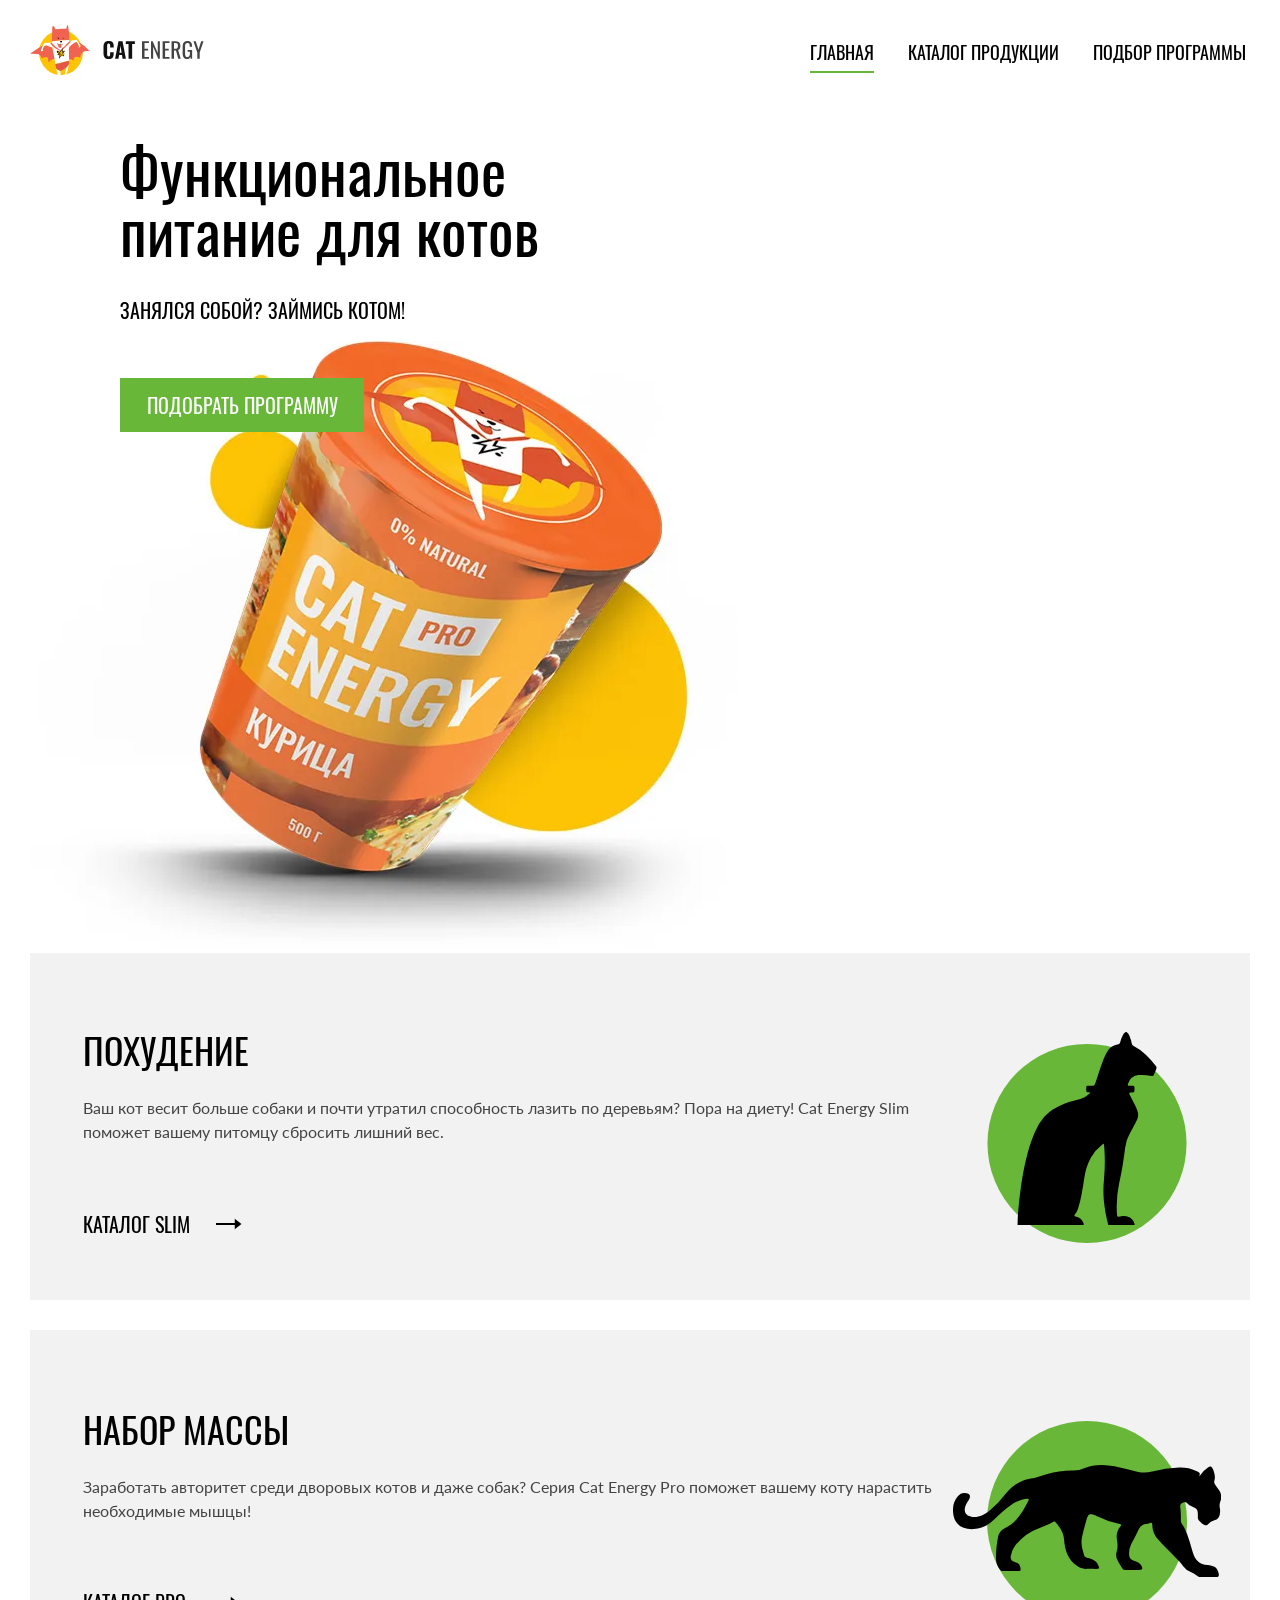
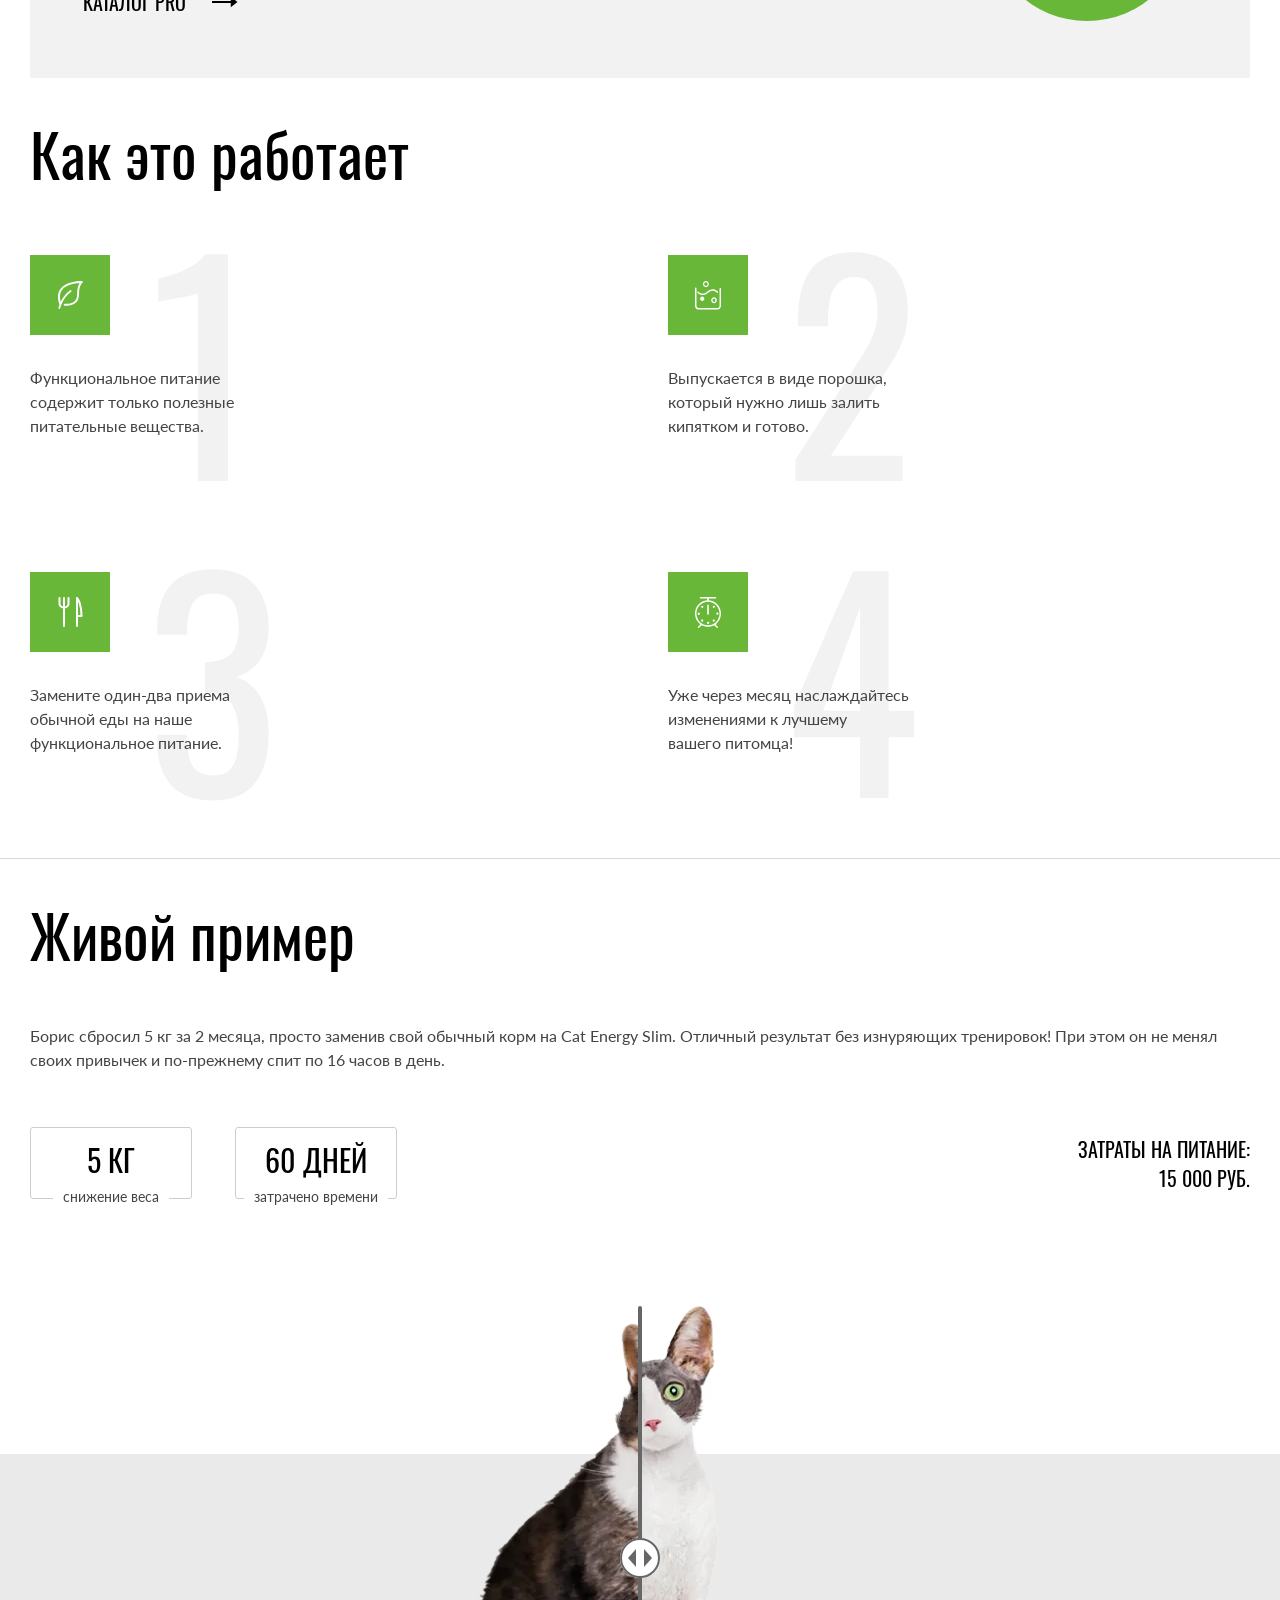
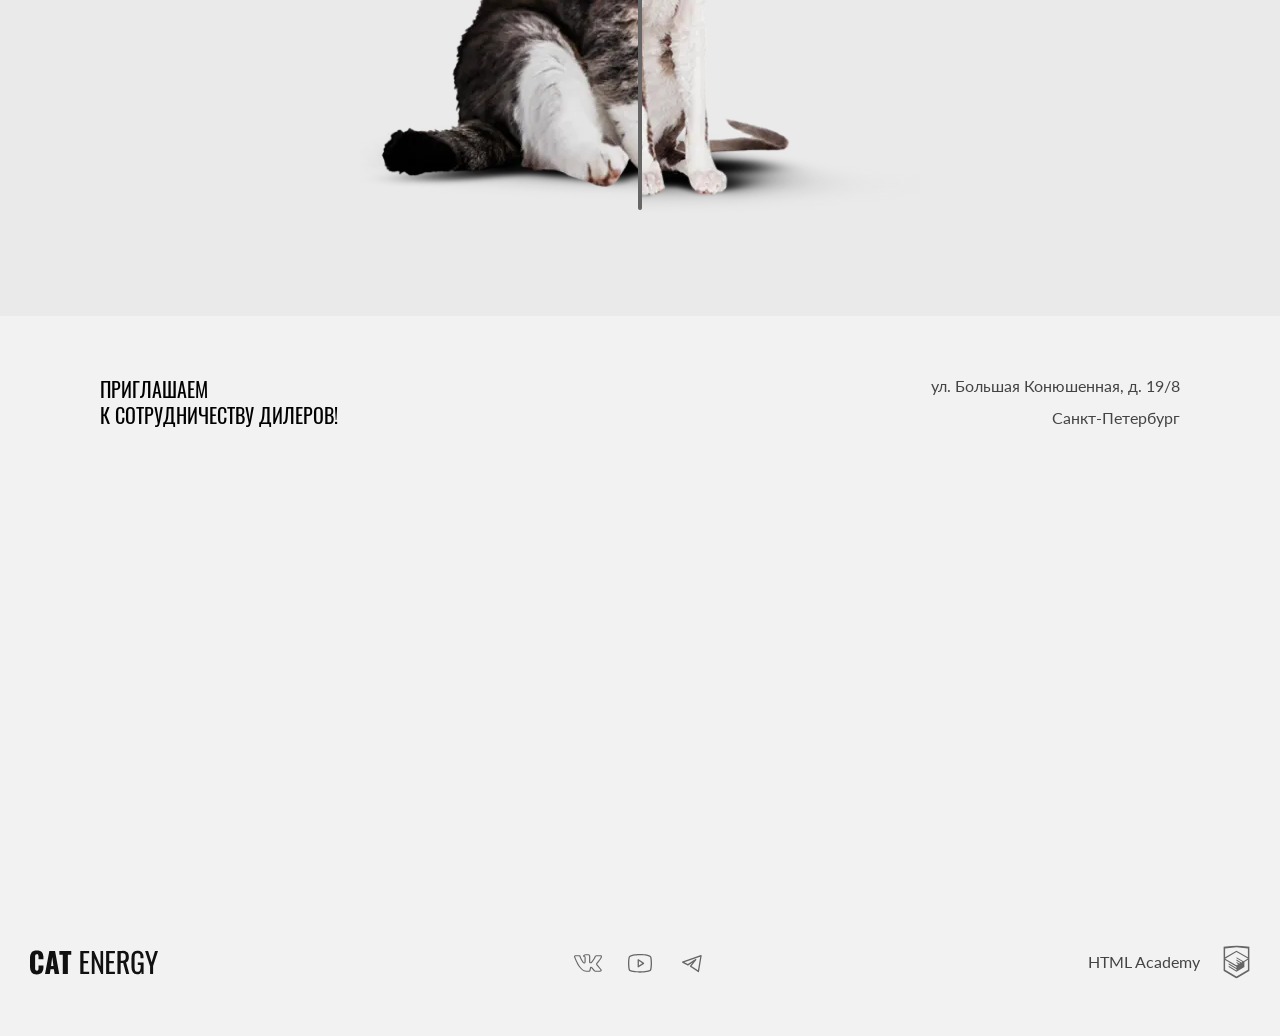
==== commit 20951a81: "Deploying to gh-pages from @ kkurut/cat-energy@c31aeeebdf41805023b8a125bd36a565e993eb51 🚀" ====
--- a/index.html
+++ b/index.html
@@ -1 +1 @@
-<!DOCTYPE html><html class="page" lang="ru"><head><meta charset="UTF-8"><title>cat energy</title><meta name="viewport" content="width=device-width,initial-scale=1"><link rel="stylesheet" href="styles/styles.css"><link rel="icon" href="favicon32.ico"><link rel="icon" href="./favicons/favicon32.svg" type="image/svg+xml"><link rel="apple-touch-icon" href="./favicons/favicon152.png"><link rel="manifest" href="./manifest.webmanifest"><script src="scripts/index.js" defer="defer"></script><script src="https://api-maps.yandex.ru/2.1/?lang=ru_RU&amp;apikey=7cb638cc-69c9-4f0e-962b-23540dbcf2e9" defer="defer"></script><script src="scripts/castom-map.js" defer="defer"></script><script src="scripts/before-after.js" defer="defer"></script></head><body class="page__body"><header class="page-header background-cat background-cat--desktop" data-test="header"><div class="centering-wrapper"><nav class="page-header__nav"><a class="page-header__logo logo" href="./index.html"><picture><source media="(min-width:1440px)" width="70" height="59" type="image/svg+xml" srcset="./images/logo-icon-desktop.svg"><source media="(min-width:768px)" width="60" height="50" type="image/svg+xml" srcset="./images/logo-icon-tablet.svg"><img class="logo__icon-mobile" alt="логотип иконка" width="33" height="38" src="./images/logo-icon-mobile.svg"></picture><picture><source media="(min-width: 1440px)" width="118" height="21" type="image/svg+xml" srcset="./images/logo-cat-energy-gray.svg"><source media="(min-width: 768px)" width="101" height="18" type="image/svg+xml" srcset="./images/logo-cat-energy-gray.svg"><img src="./images/logo-cat-energy.svg" alt="кэт енерджи" width="101" height="18"></picture></a><button class="page-header__burger-button" type="button"><span class="visually-hidden">кнокпа открытия меню</span></button> <button class="page-header__close-button page-header__close-button--special" type="button"><span class="visually-hidden">кнокпа закрытия меню</span></button><div class="page-header__nav-list"><ul class="page-header__list page-header__list--hide"><li class="page-header__list-item page-header__list-item--active"><a class="page-header__list-link page-header__list-link--pick" href="#">главная</a></li><li class="page-header__list-item"><a class="page-header__list-link" href="./catalog.html">Каталог продукции</a></li><li class="page-header__list-item"><a class="page-header__list-link" href="#">подбор программы</a></li></ul></div></nav></div></header><main class="page-main"><section class="promo background-cat background-cat--mobile"><div class="centering-wraper"><h1 class="promo__title title title--primari">Функциональное<br>питание для котов</h1><p class="promo__text">Занялся собой? Займись котом!</p><picture><source media="(min-width:1440px)" width="552" height="449" type="image/webp" srcset="./images/promo-product-desktop@1x.webp, ./images/promo-product-desktop@2x.webp 2x"><source media="(min-width:768px)" width="709" type="image/webp" height="609" srcset="./images/promo-product-tablet@1x.webp, ./images/promo-product-tablet@2x.webp 2x"><source width="280" type="image/webp" height="270" srcset="./images/promo-product-mobile@1x.webp, ./images/promo-product-mobile@2x.webp 2x"><source media="(min-width:1440px)" width="552" height="449" type="image/png" srcset="./images/promo-product-desktop@1x.png, ./images/promo-product-desktop@2x.png 2x"><source media="(min-width:768px)" width="709" type="image/png" height="609" srcset="./images/promo-product-tablet@1x.png, ./images/promo-product-tablet@2x.png 2x"><img class="promo__product" src="./images/promo-product-mobile@1x.png" alt="продукт кэт енерджи" width="280" height="270" srcset="./images/promo-product-mobile@2x.png 2x"></picture><a class="promo__link button button--primary" href="#">подобрать программу</a></div></section><section class="catalogs"><div class="centering-wraper"><div class="catalogs__catalog catalogs__catalog--cat"><h3 class="catalogs__title catalogs__title--cat">похудение</h3><p class="catalogs__text">Ваш кот весит больше собаки и почти утратил способность лазить по деревьям? Пора на диету! Cat Energy Slim поможет вашему питомцу сбросить лишний вес.</p><a class="catalogs__link" href="#">каталог slim</a></div><div class="catalogs__catalog catalogs__catalog--strong-cat"><h3 class="catalogs__title catalogs__title--strong-cat">набор массы</h3><p class="catalogs__text">Заработать авторитет среди дворовых котов и даже собак? Серия Cat Energy Pro поможет вашему коту нарастить необходимые мышцы!</p><a class="catalogs__link" href="#">каталог pro</a></div></div></section><section class="how-work"><div class="centering-wraper"><h2 class="how-work__title title title--primari">Как это работает</h2><ul class="how-work__stages"><li class="how-work__stage how-work__stage--one"><p class="how-work__stage-text how-work__stage-text--one">Функциональное питание содержит только полезные питательные вещества.</p><span class="how-work__stage-number how-work__stage-number--one">1</span></li><li class="how-work__stage how-work__stage--two"><p class="how-work__stage-text how-work__stage-text--two">Выпускается в виде порошка, который нужно лишь залить кипятком и готово.</p><span class="how-work__stage-number how-work__stage-number--two">2</span></li><li class="how-work__stage how-work__stage--three"><p class="how-work__stage-text how-work__stage-text--three">Замените один-два приема обычной еды на наше функциональное питание.</p><span class="how-work__stage-number how-work__stage-number--three">3</span></li><li class="how-work__stage how-work__stage--four"><p class="how-work__stage-text how-work__stage-text--four">Уже через месяц наслаждайтесь изменениями к&nbsp;лучшему вашего&nbsp;питомца!</p><span class="how-work__stage-number how-work__stage-number--four">4</span></li></ul></div></section><section class="example"><div class="centering-wraper"><div class="example__caption"><h2 class="example__title title title--primari">Живой пример</h2><p class="example__text">Борис сбросил 5 кг за 2 месяца, просто заменив свой обычный корм на Cat Energy Slim. Отличный результат без изнуряющих тренировок! При этом он не менял своих привычек и по-прежнему спит по 16 часов в день.</p><div class="example__info"><div class="example__info-primary"><p class="example__info-card example__info-card--weight"><span class="example__info-text">5 КГ</span> <span class="example__info-caption">снижение веса</span></p><p class="example__info-card example__info-card--date"><span class="example__info-text">60 ДНЕЙ</span> <span class="example__info-caption">затрачено времени</span></p></div><p class="example__info-secondary"><span class="example__info-price">Затраты на питание:</span> <span class="example__info-price">15 000 РУБ.</span></p></div></div><figure class="example__before-after before-after"><figcaption class="visually-hidden">Интерактивный пример до и после, с фотографиями кота</figcaption><picture><source width="560" height="512" media="(min-width: 768px)" srcset="./images/cat-before@1x.webp, ./images/cat-before@2x.webp 2x" type="image/webp"><source width="280" height="256" srcset="./images/cat-before@1x.webp, ./images/cat-before@2x.webp 2x" type="image/webp"><source width="560" height="512" media="(min-width: 768px)" srcset="./images/cat-before@1x.png, ./images/cat-before@2x.png 2x" type="image/png"><img class="before-after__before" width="280" height="256" src="./images/cat-before@1x.png" srcset="./images/cat-before@2x.png 2x" alt="Результат до, ленивый толстый кот" loading="lazy"></picture><picture><source width="560" height="512" media="(min-width: 768px)" srcset="./images/cat-after@1x.webp, ./images/cat-after@2x.webp 2x" type="image/webp"><source width="280" height="256" srcset="./images/cat-after@1x.webp, ./images/cat-after@2x.webp 2x" type="image/webp"><img class="before-after__after" width="280" height="256" src="./images/cat-after@1x.png" srcset="./images/cat-after@2x.png 2x" alt="Результат после, активный здоровый кот" loading="lazy"></picture><div class="before-after__button-wrapper"><button class="before-after__button" type="button"><span class="visually-hidden">Перемещать ползунок</span></button></div></figure></div></section><section class="address" data-test="contacts"><h3 class="visually-hidden">адрес</h3><div class="centering-wrapper"><p class="address__text">приглашаем<br>к сотрудничеству дилеров!</p><address class="address__address"><span class="address__address-place">ул. Большая Конюшенная, д. 19/8</span> <span class="address__address-city">Санкт-Петербург</span></address></div><div class="map" id="map"></div></section></main><footer class="page-footer"><div class="centering-wraper"><ul class="page-footer__list"><li class="page-footer__item"><a class="page-footer__logo logo" href="./index.html"><img class="logo__cat-energy" src="./images/logo-cat-energy.svg" alt="логотип cat energy" width="128" height="24" loading="lazy"> <span class="visually-hidden">логотип cat energy</span></a></li><li class="page-footer__item"><ul class="page-footer__social social-list"><li class="social-list__item"><a class="social-list__link social-list__link--vk" href="#"><span class="visually-hidden">ссылка вк</span></a></li><li class="social-list__item"><a class="social-list__link social-list__link--youtube" href="#"><span class="visually-hidden">ссылка ютуб</span></a></li><li class="social-list__item"><a class="social-list__link social-list__link--telegram" href="#"><span class="visually-hidden">ссылка телеграм</span></a></li></ul></li><li class="page-footer__item"><a class="html-academy" href="#"><p class="html-academy__text">HTML Academy</p></a></li></ul></div></footer></body></html>+<!DOCTYPE html><html class="page" lang="ru"><head><meta charset="UTF-8"><title>cat energy</title><meta name="viewport" content="width=device-width,initial-scale=1"><link rel="stylesheet" href="styles/styles.css"><link rel="icon" href="favicon32.ico"><link rel="icon" href="./favicons/favicon32.svg" type="image/svg+xml"><link rel="apple-touch-icon" href="./favicons/favicon152.png"><link rel="manifest" href="./manifest.webmanifest"><script src="scripts/index.js" defer="defer"></script><script src="https://api-maps.yandex.ru/2.1/?lang=ru_RU&amp;apikey=7cb638cc-69c9-4f0e-962b-23540dbcf2e9" defer="defer"></script><script src="scripts/castom-map.js" defer="defer"></script><script src="scripts/before-after.js" defer="defer"></script></head><body class="page__body"><header class="page-header background-cat background-cat--desktop" data-test="header"><div class="centering-wrapper"><nav class="page-header__nav"><a class="page-header__logo logo" href="./index.html"><picture><source media="(min-width:1440px)" width="70" height="59" type="image/svg+xml" srcset="./images/logo-icon-desktop.svg"><source media="(min-width:768px)" width="60" height="50" type="image/svg+xml" srcset="./images/logo-icon-tablet.svg"><img class="logo__icon-mobile" alt="логотип иконка" width="33" height="38" src="./images/logo-icon-mobile.svg"></picture><picture><source media="(min-width: 1440px)" width="118" height="21" type="image/svg+xml" srcset="./images/logo-cat-energy-gray.svg"><source media="(min-width: 768px)" width="101" height="18" type="image/svg+xml" srcset="./images/logo-cat-energy-gray.svg"><img src="./images/logo-cat-energy.svg" alt="кэт енерджи" width="101" height="18"></picture></a><button class="page-header__burger-button" type="button"><span class="visually-hidden">кнокпа открытия меню</span></button> <button class="page-header__close-button page-header__close-button--special" type="button"><span class="visually-hidden">кнокпа закрытия меню</span></button><div class="page-header__nav-list"><ul class="page-header__list page-header__list--hide"><li class="page-header__list-item page-header__list-item--active"><a class="page-header__list-link page-header__list-link--pick" href="#">главная</a></li><li class="page-header__list-item"><a class="page-header__list-link" href="./catalog.html">Каталог продукции</a></li><li class="page-header__list-item"><a class="page-header__list-link" href="#">подбор программы</a></li></ul></div></nav></div></header><main class="page-main"><section class="promo background-cat background-cat--mobile" data-test="hero"><div class="centering-wrapper"><h1 class="promo__title title title--primari">Функциональное<br>питание для котов</h1><p class="promo__text">Занялся собой? Займись котом!</p><picture><source media="(min-width:1440px)" width="552" height="449" type="image/webp" srcset="./images/promo-product-desktop@1x.webp, ./images/promo-product-desktop@2x.webp 2x"><source media="(min-width:768px)" width="709" type="image/webp" height="609" srcset="./images/promo-product-tablet@1x.webp, ./images/promo-product-tablet@2x.webp 2x"><source width="280" type="image/webp" height="270" srcset="./images/promo-product-mobile@1x.webp, ./images/promo-product-mobile@2x.webp 2x"><source media="(min-width:1440px)" width="552" height="449" type="image/png" srcset="./images/promo-product-desktop@1x.png, ./images/promo-product-desktop@2x.png 2x"><source media="(min-width:768px)" width="709" type="image/png" height="609" srcset="./images/promo-product-tablet@1x.png, ./images/promo-product-tablet@2x.png 2x"><img class="promo__product" src="./images/promo-product-mobile@1x.png" alt="продукт кэт енерджи" width="280" height="270" srcset="./images/promo-product-mobile@2x.png 2x"></picture><a class="promo__link button button--primary" href="#">подобрать программу</a></div></section><section class="catalogs" data-test="programs"><div class="centering-wrapper"><div class="catalogs__catalog catalogs__catalog--cat"><h3 class="catalogs__title catalogs__title--cat">похудение</h3><p class="catalogs__text">Ваш кот весит больше собаки и почти утратил способность лазить по деревьям? Пора на диету! Cat Energy Slim поможет вашему питомцу сбросить лишний вес.</p><a class="catalogs__link" href="#">каталог slim</a></div><div class="catalogs__catalog catalogs__catalog--strong-cat"><h3 class="catalogs__title catalogs__title--strong-cat">набор массы</h3><p class="catalogs__text">Заработать авторитет среди дворовых котов и даже собак? Серия Cat Energy Pro поможет вашему коту нарастить необходимые мышцы!</p><a class="catalogs__link" href="#">каталог pro</a></div></div></section><section class="how-work" data-test="features"><div class="centering-wrapper"><h2 class="how-work__title title title--primari">Как это работает</h2><ul class="how-work__stages"><li class="how-work__stage how-work__stage--one"><p class="how-work__stage-text how-work__stage-text--one">Функциональное питание содержит только полезные питательные вещества.</p><span class="how-work__stage-number how-work__stage-number--one">1</span></li><li class="how-work__stage how-work__stage--two"><p class="how-work__stage-text how-work__stage-text--two">Выпускается в виде порошка, который нужно лишь залить кипятком и готово.</p><span class="how-work__stage-number how-work__stage-number--two">2</span></li><li class="how-work__stage how-work__stage--three"><p class="how-work__stage-text how-work__stage-text--three">Замените один-два приема обычной еды на наше функциональное питание.</p><span class="how-work__stage-number how-work__stage-number--three">3</span></li><li class="how-work__stage how-work__stage--four"><p class="how-work__stage-text how-work__stage-text--four">Уже через месяц наслаждайтесь изменениями к&nbsp;лучшему вашего&nbsp;питомца!</p><span class="how-work__stage-number how-work__stage-number--four">4</span></li></ul></div></section><section class="example" data-test="proof"><div class="centering-wrapper"><div class="example__caption"><h2 class="example__title title title--primari">Живой пример</h2><p class="example__text">Борис сбросил 5 кг за 2 месяца, просто заменив свой обычный корм на Cat Energy Slim. Отличный результат без изнуряющих тренировок! При этом он не менял своих привычек и по-прежнему спит по 16 часов в день.</p><div class="example__info"><div class="example__info-primary"><p class="example__info-card example__info-card--weight"><span class="example__info-text">5 КГ</span> <span class="example__info-caption">снижение веса</span></p><p class="example__info-card example__info-card--date"><span class="example__info-text">60 ДНЕЙ</span> <span class="example__info-caption">затрачено времени</span></p></div><p class="example__info-secondary"><span class="example__info-price">Затраты на питание:</span> <span class="example__info-price">15 000 РУБ.</span></p></div></div><figure class="example__before-after before-after"><figcaption class="visually-hidden">Интерактивный пример до и после, с фотографиями кота</figcaption><picture><source width="560" height="512" media="(min-width: 768px)" srcset="./images/cat-before@1x.webp, ./images/cat-before@2x.webp 2x" type="image/webp"><source width="280" height="256" srcset="./images/cat-before@1x.webp, ./images/cat-before@2x.webp 2x" type="image/webp"><source width="560" height="512" media="(min-width: 768px)" srcset="./images/cat-before@1x.png, ./images/cat-before@2x.png 2x" type="image/png"><img class="before-after__before" width="280" height="256" src="./images/cat-before@1x.png" srcset="./images/cat-before@2x.png 2x" alt="Результат до, ленивый толстый кот" loading="lazy"></picture><picture><source width="560" height="512" media="(min-width: 768px)" srcset="./images/cat-after@1x.webp, ./images/cat-after@2x.webp 2x" type="image/webp"><source width="280" height="256" srcset="./images/cat-after@1x.webp, ./images/cat-after@2x.webp 2x" type="image/webp"><img class="before-after__after" width="280" height="256" src="./images/cat-after@1x.png" srcset="./images/cat-after@2x.png 2x" alt="Результат после, активный здоровый кот" loading="lazy"></picture><div class="before-after__button-wrapper"><button class="before-after__button" type="button"><span class="visually-hidden">Перемещать ползунок</span></button></div></figure></div></section><section class="address" data-test="contacts"><h3 class="visually-hidden">адрес</h3><div class="centering-wrapper"><p class="address__text">приглашаем<br>к сотрудничеству дилеров!</p><address class="address__address"><span class="address__address-place">ул. Большая Конюшенная, д. 19/8</span> <span class="address__address-city">Санкт-Петербург</span></address></div><div class="map" id="map"></div></section></main><footer class="page-footer" data-test="footer"><div class="centering-wrapper"><ul class="page-footer__list"><li class="page-footer__item"><a class="page-footer__logo logo" href="./index.html"><img class="logo__cat-energy" src="./images/logo-cat-energy.svg" alt="логотип cat energy" width="128" height="24" loading="lazy"> <span class="visually-hidden">логотип cat energy</span></a></li><li class="page-footer__item"><ul class="page-footer__social social-list"><li class="social-list__item"><a class="social-list__link social-list__link--vk" href="#"><span class="visually-hidden">ссылка вк</span></a></li><li class="social-list__item"><a class="social-list__link social-list__link--youtube" href="#"><span class="visually-hidden">ссылка ютуб</span></a></li><li class="social-list__item"><a class="social-list__link social-list__link--telegram" href="#"><span class="visually-hidden">ссылка телеграм</span></a></li></ul></li><li class="page-footer__item"><a class="html-academy" href="#"><p class="html-academy__text">HTML Academy</p></a></li></ul></div></footer></body></html>
